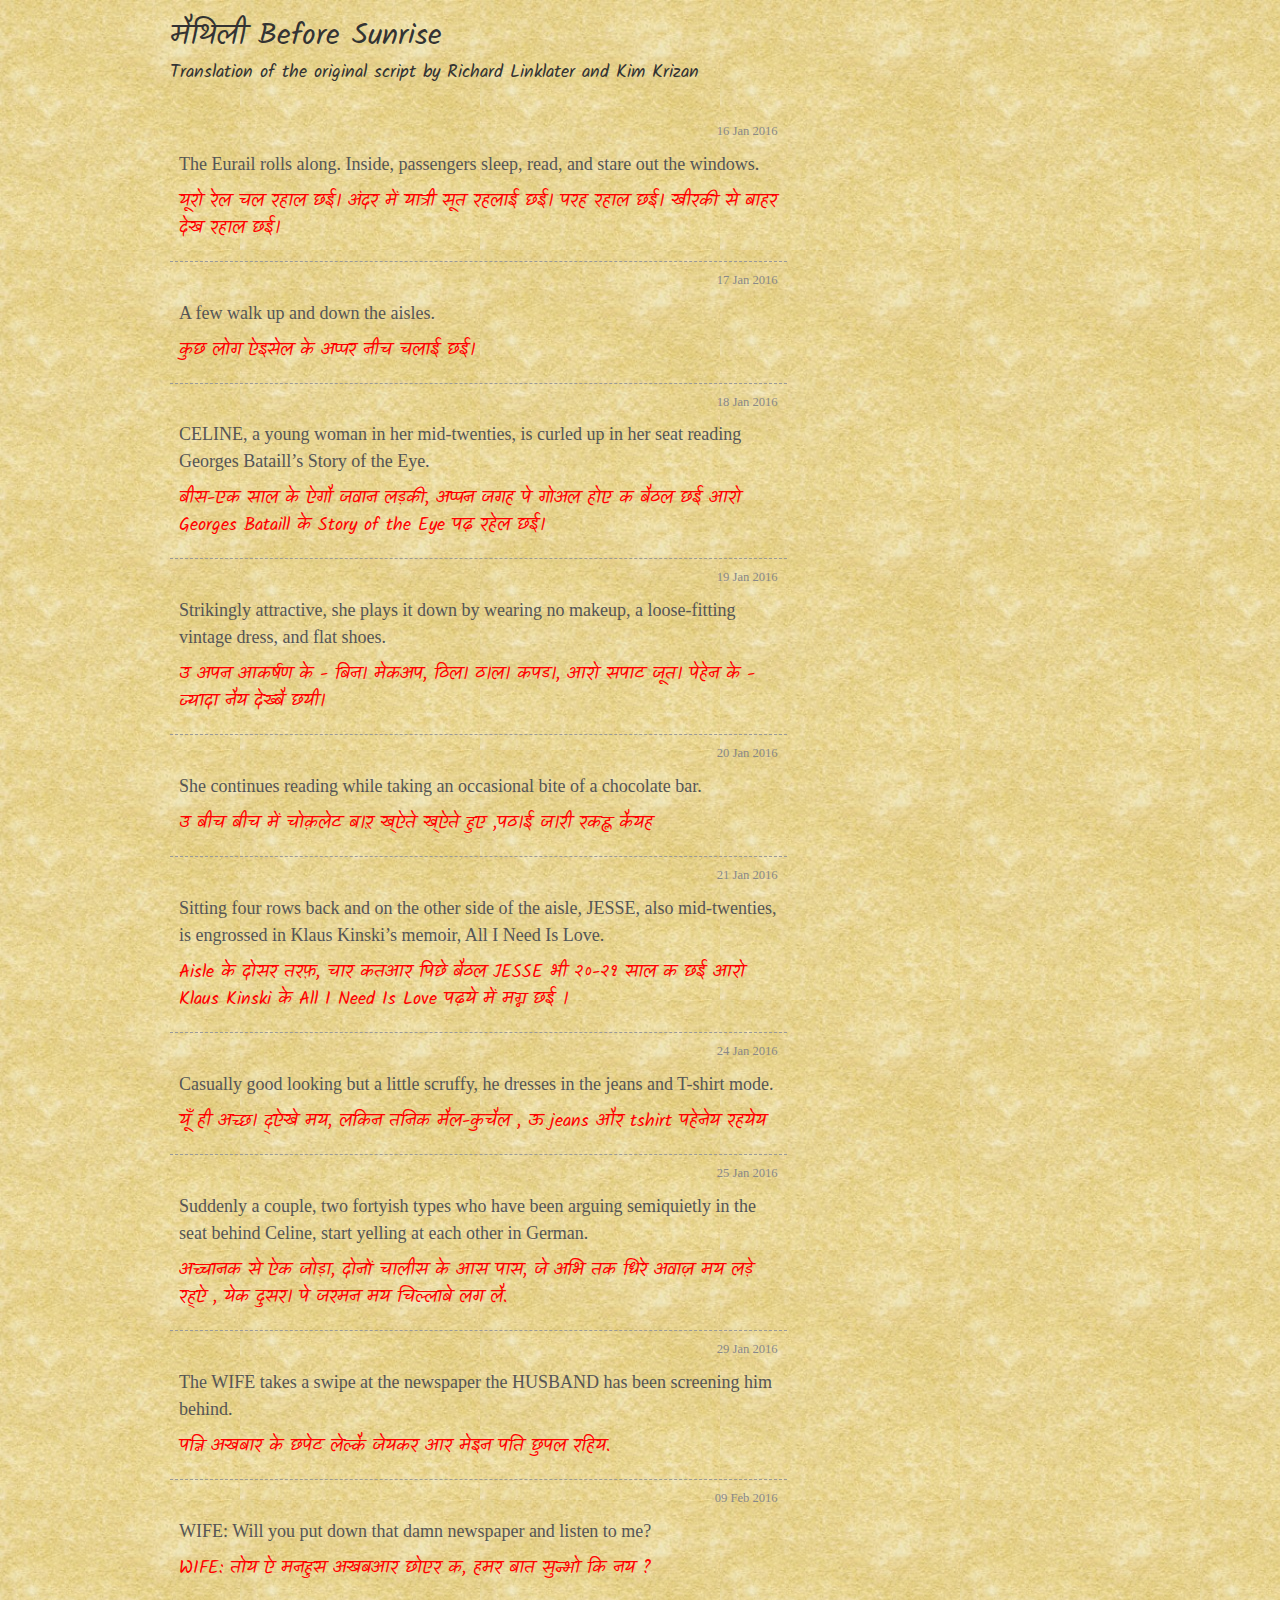
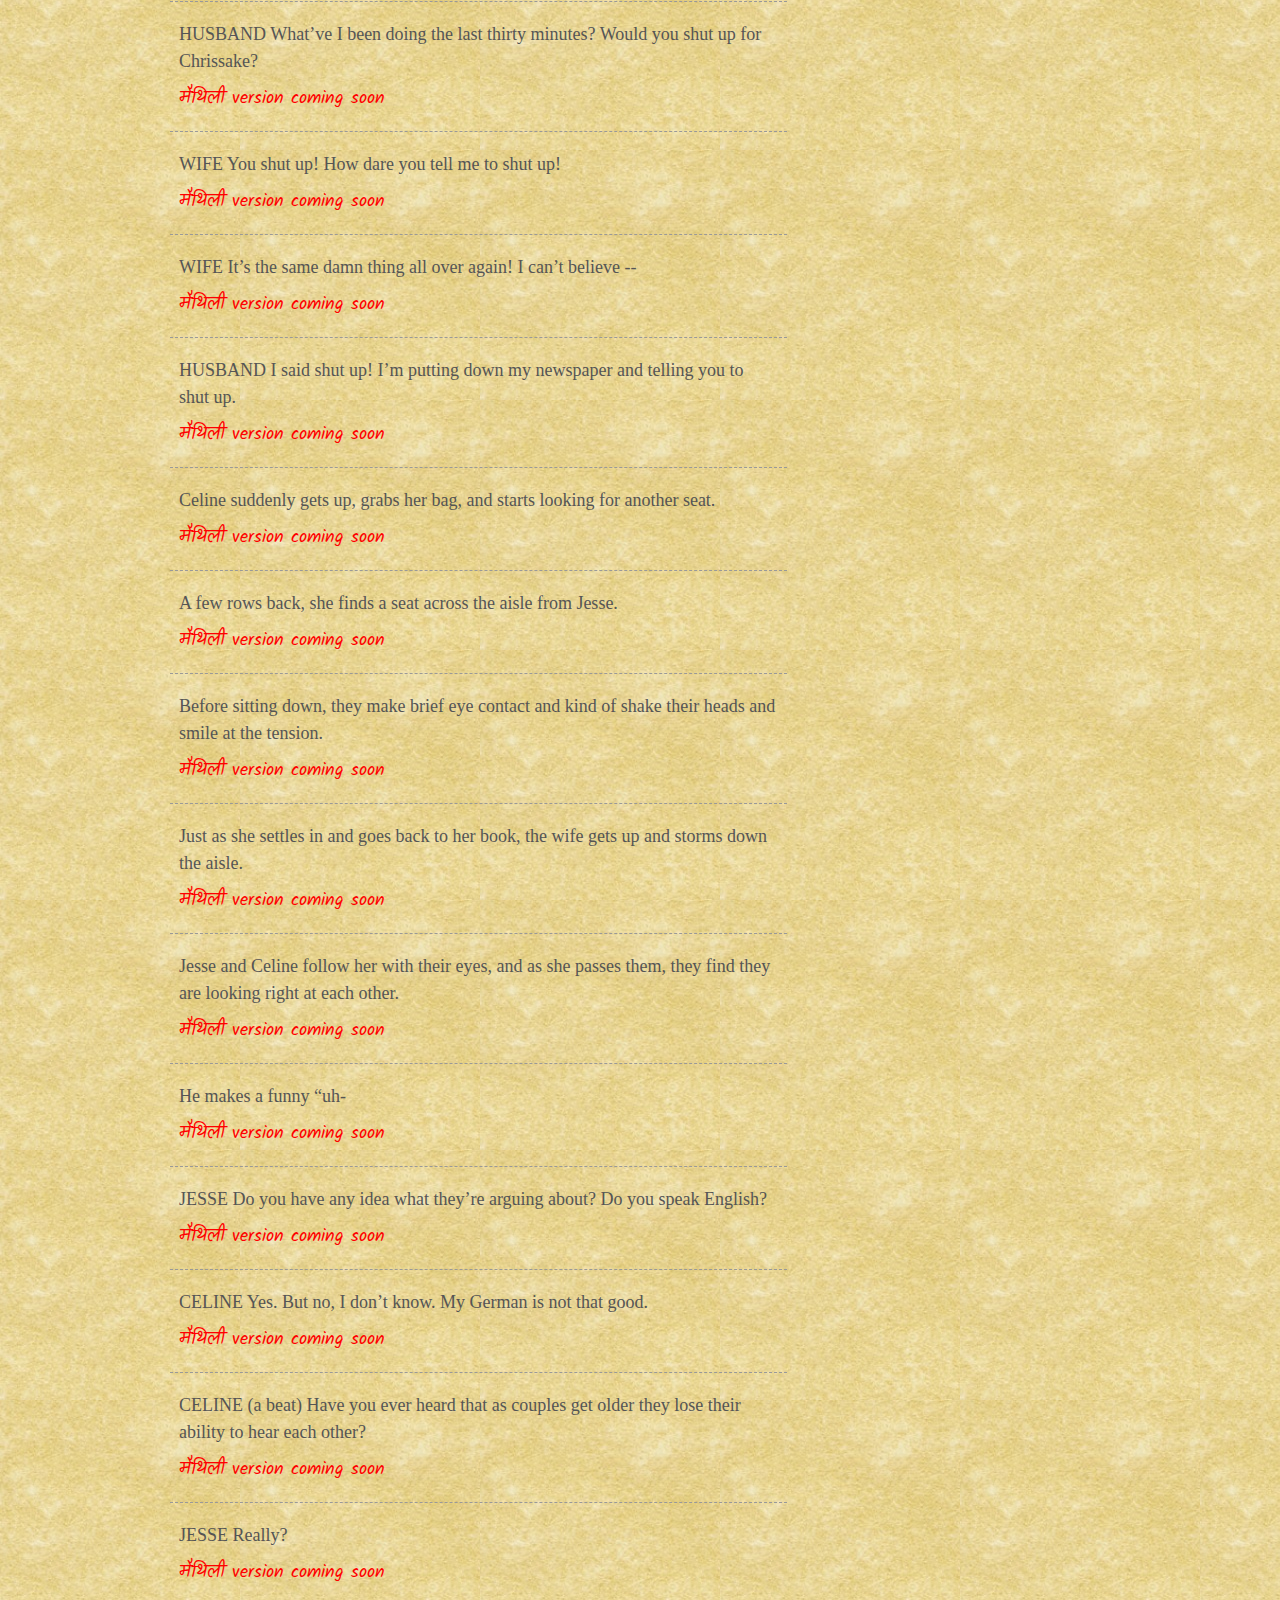
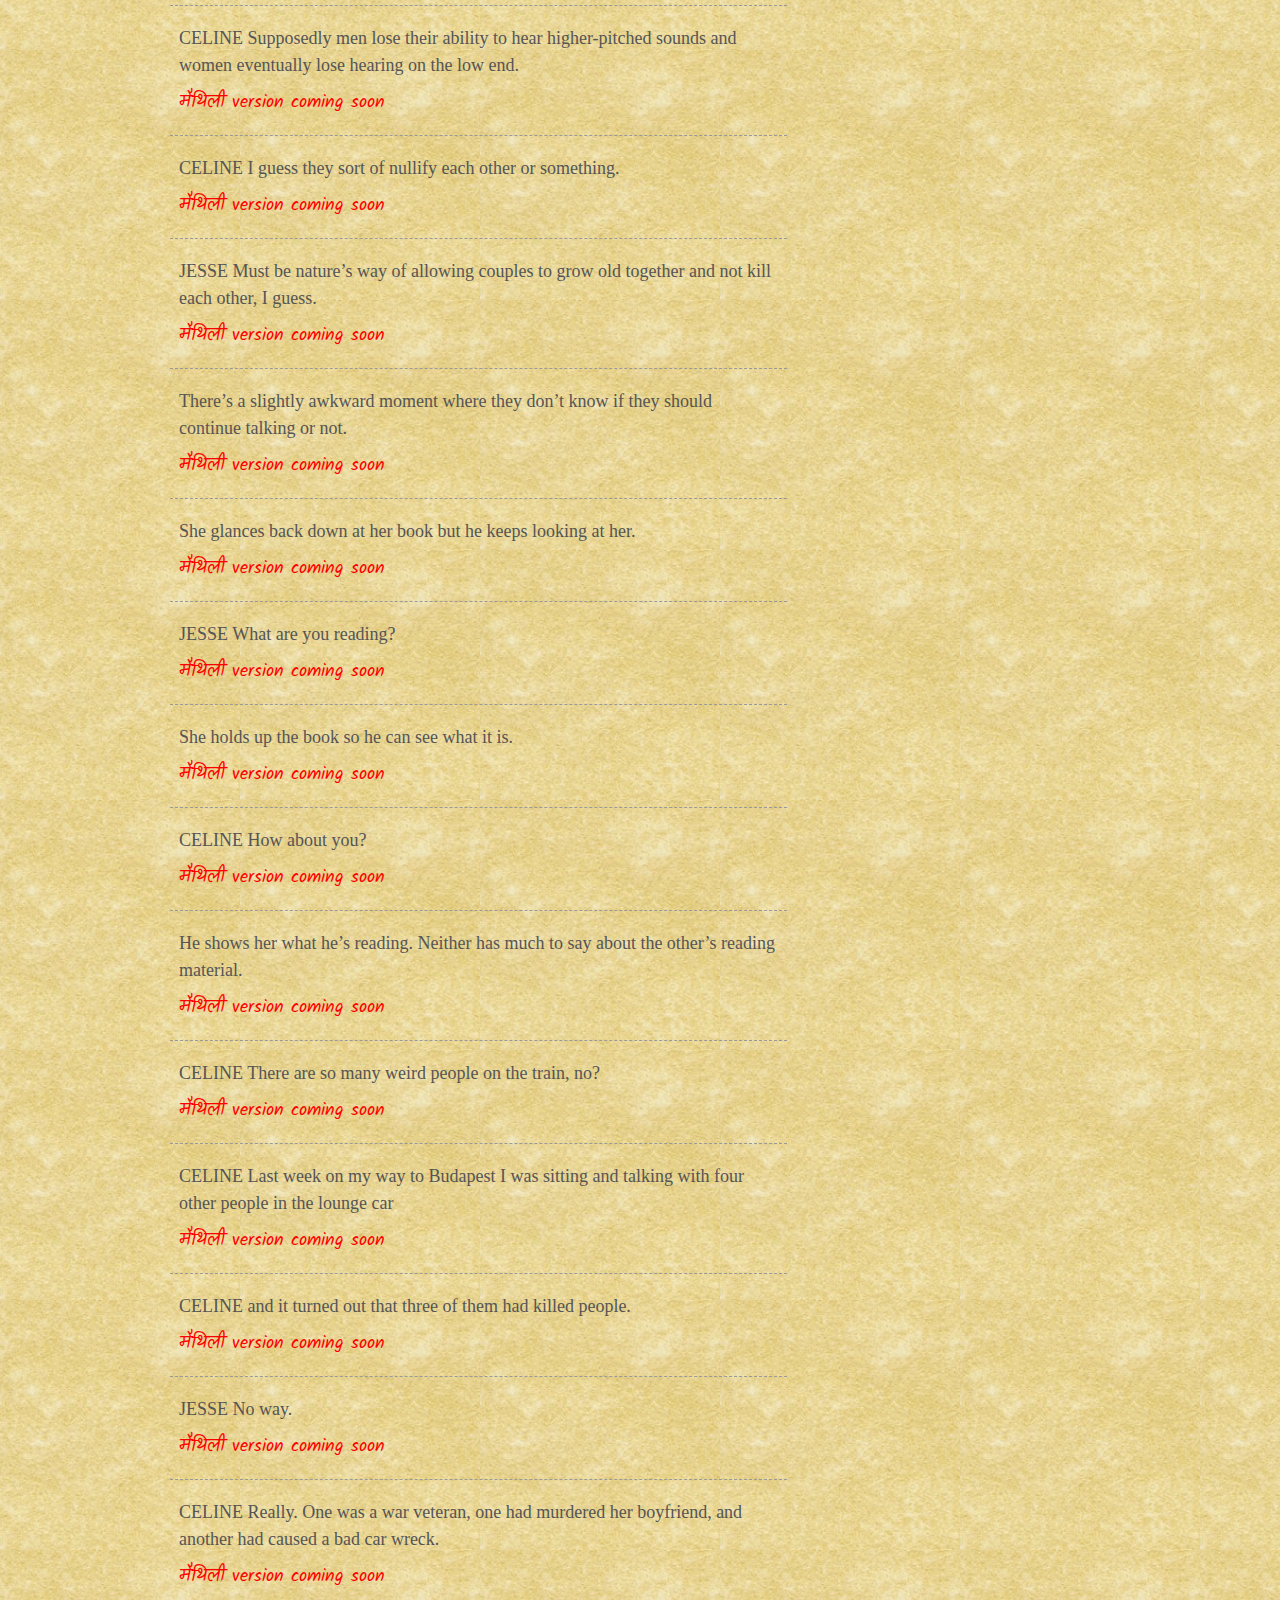
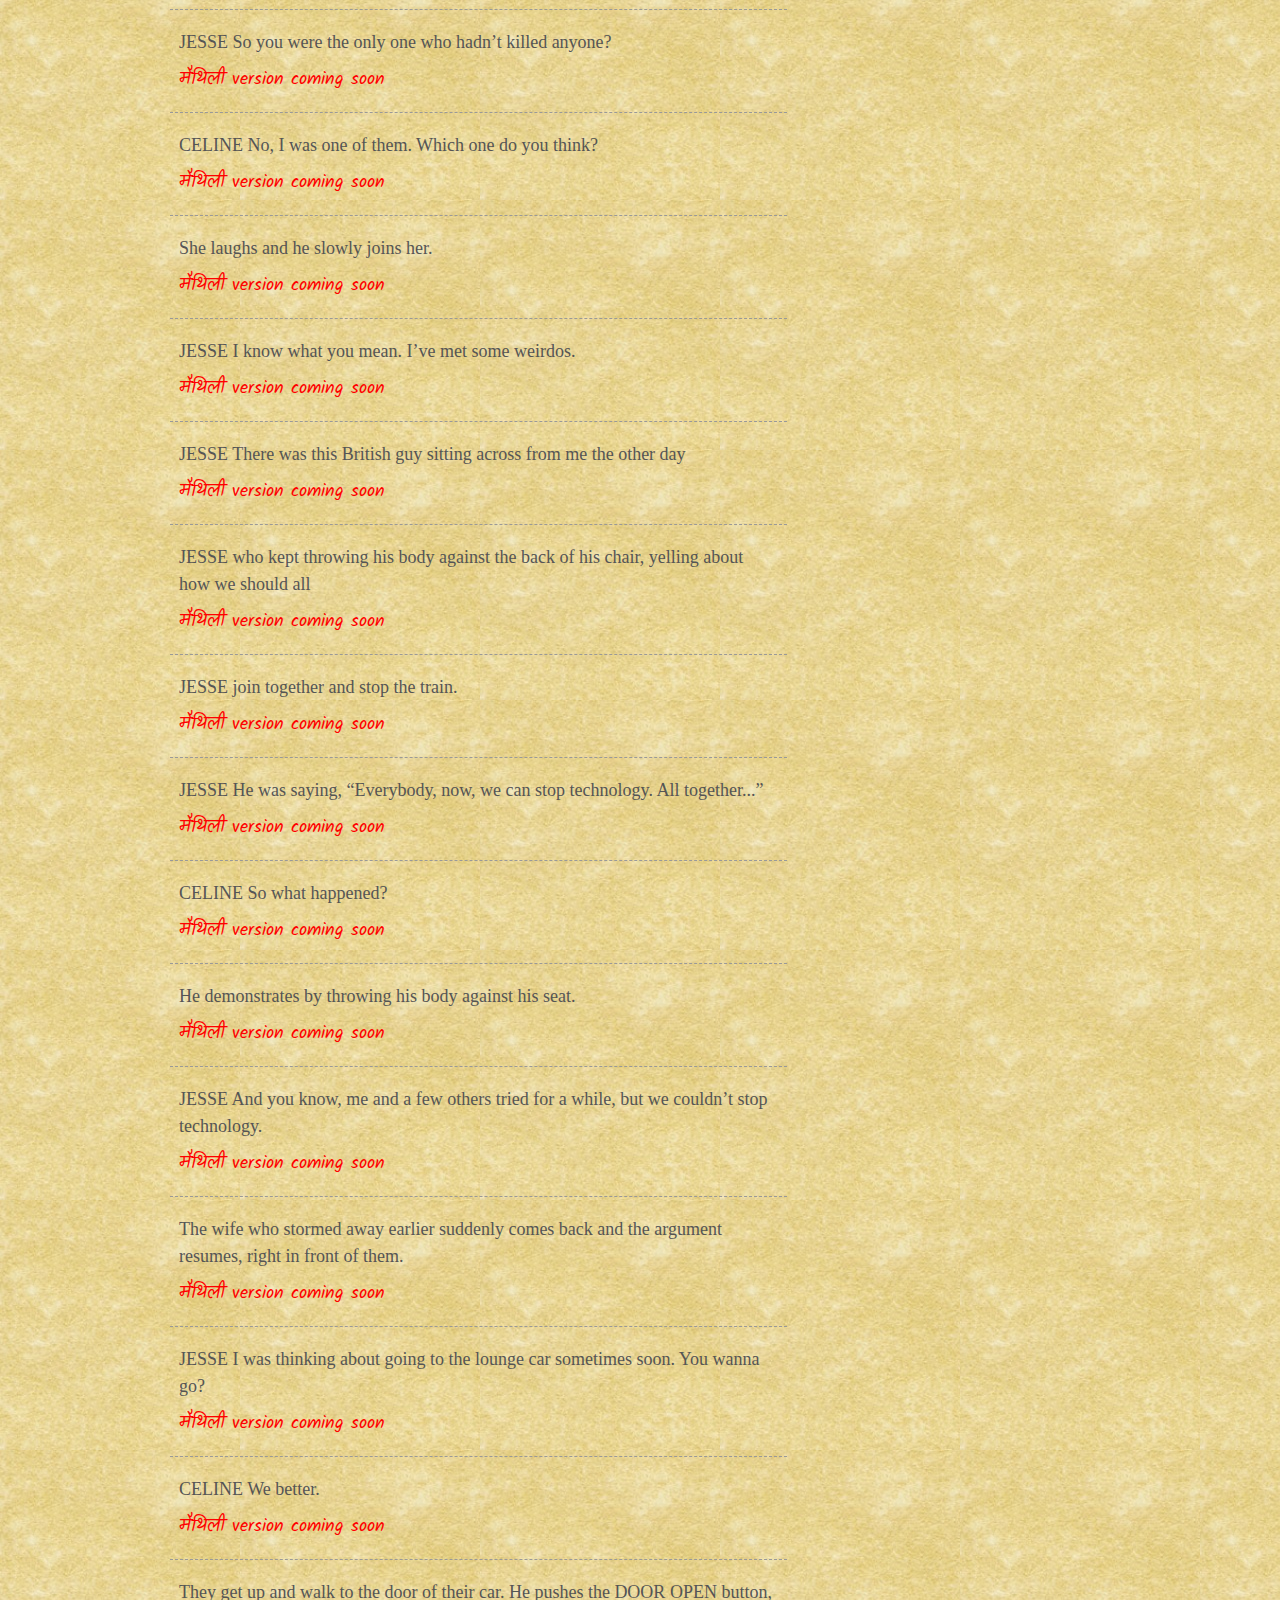
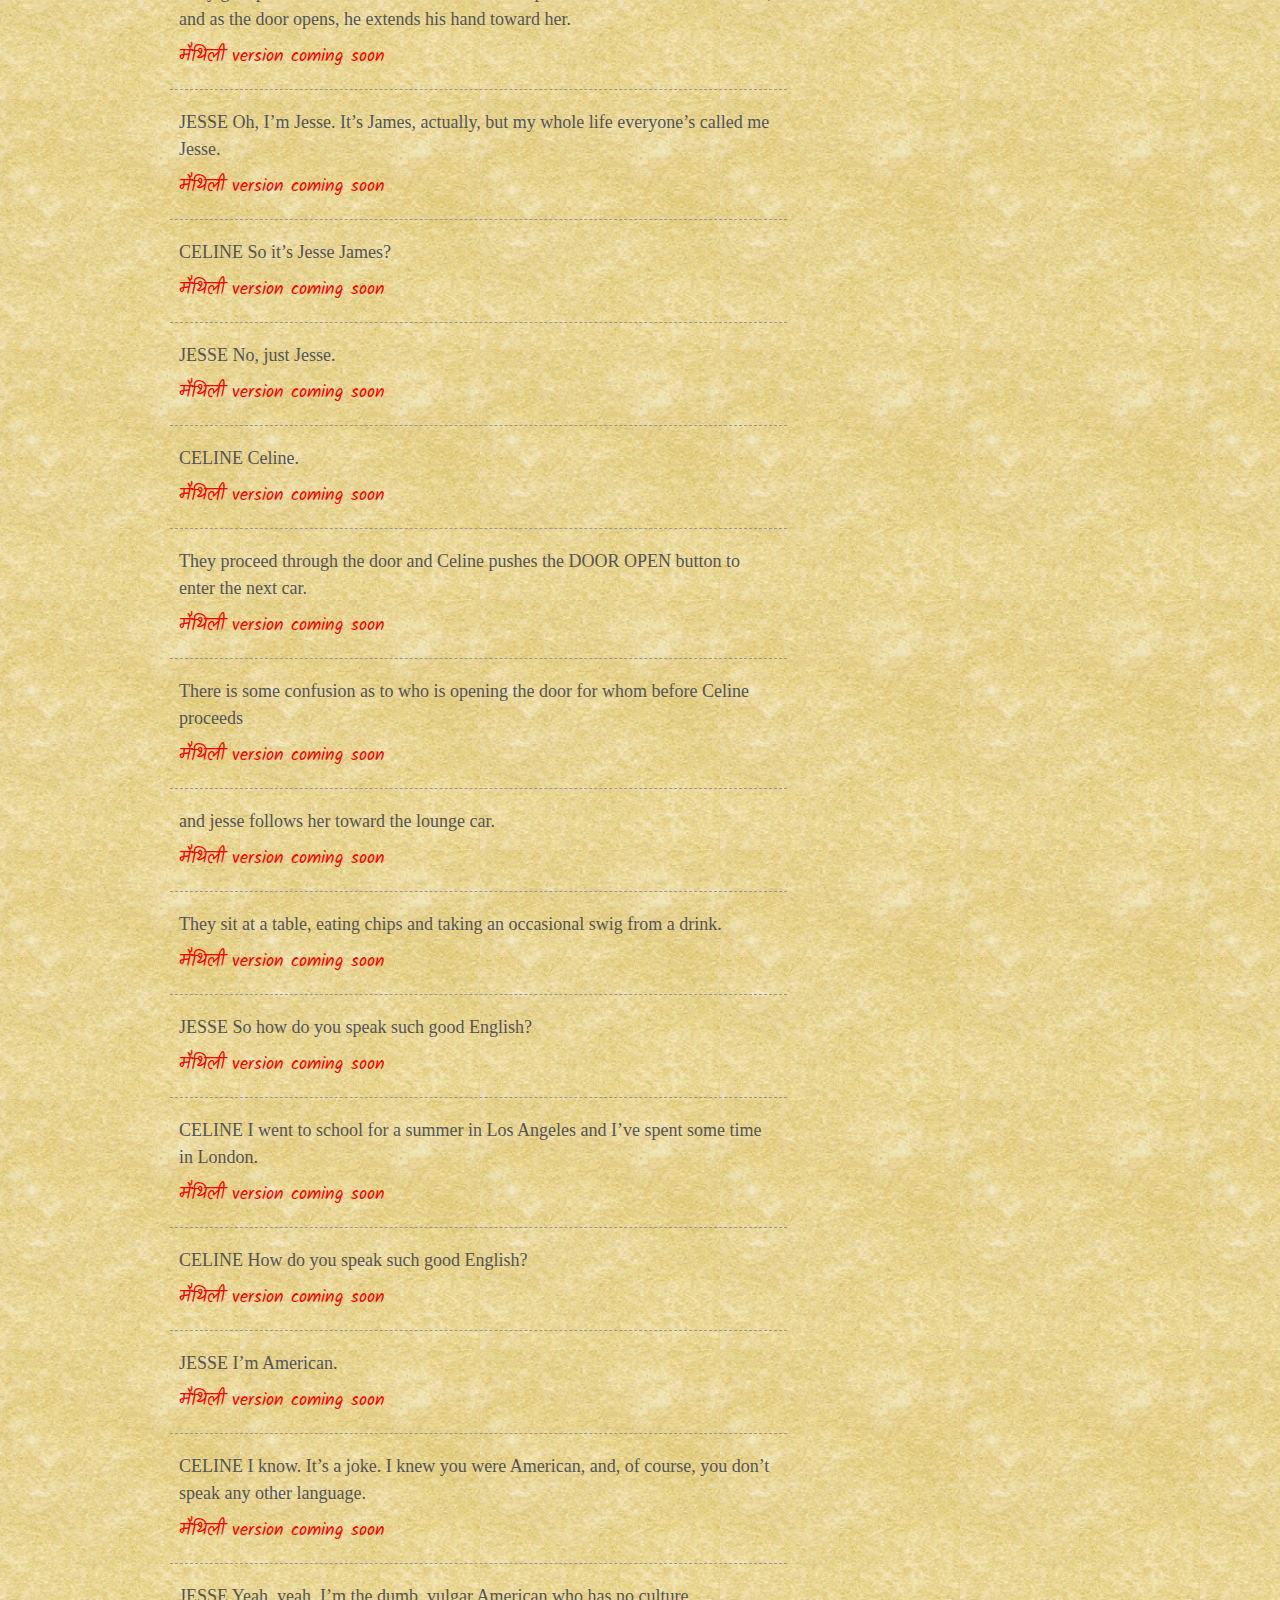
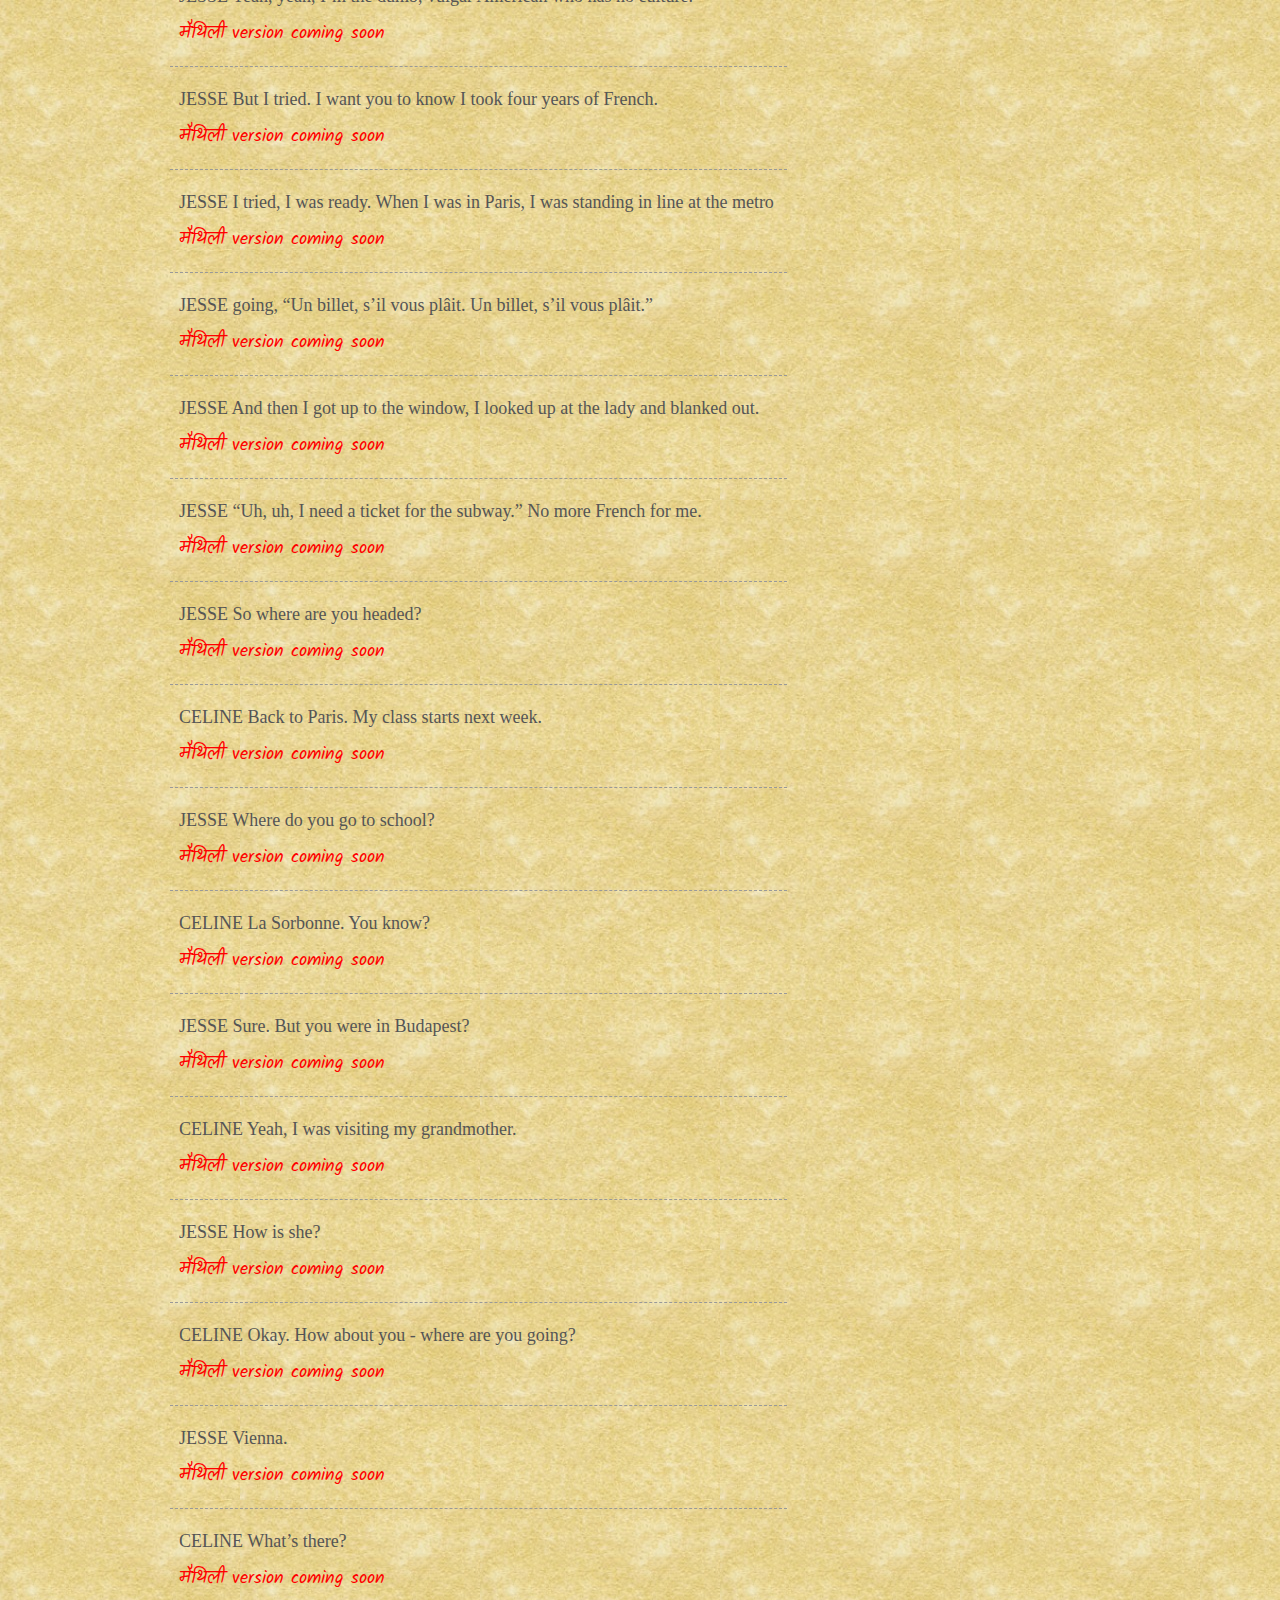
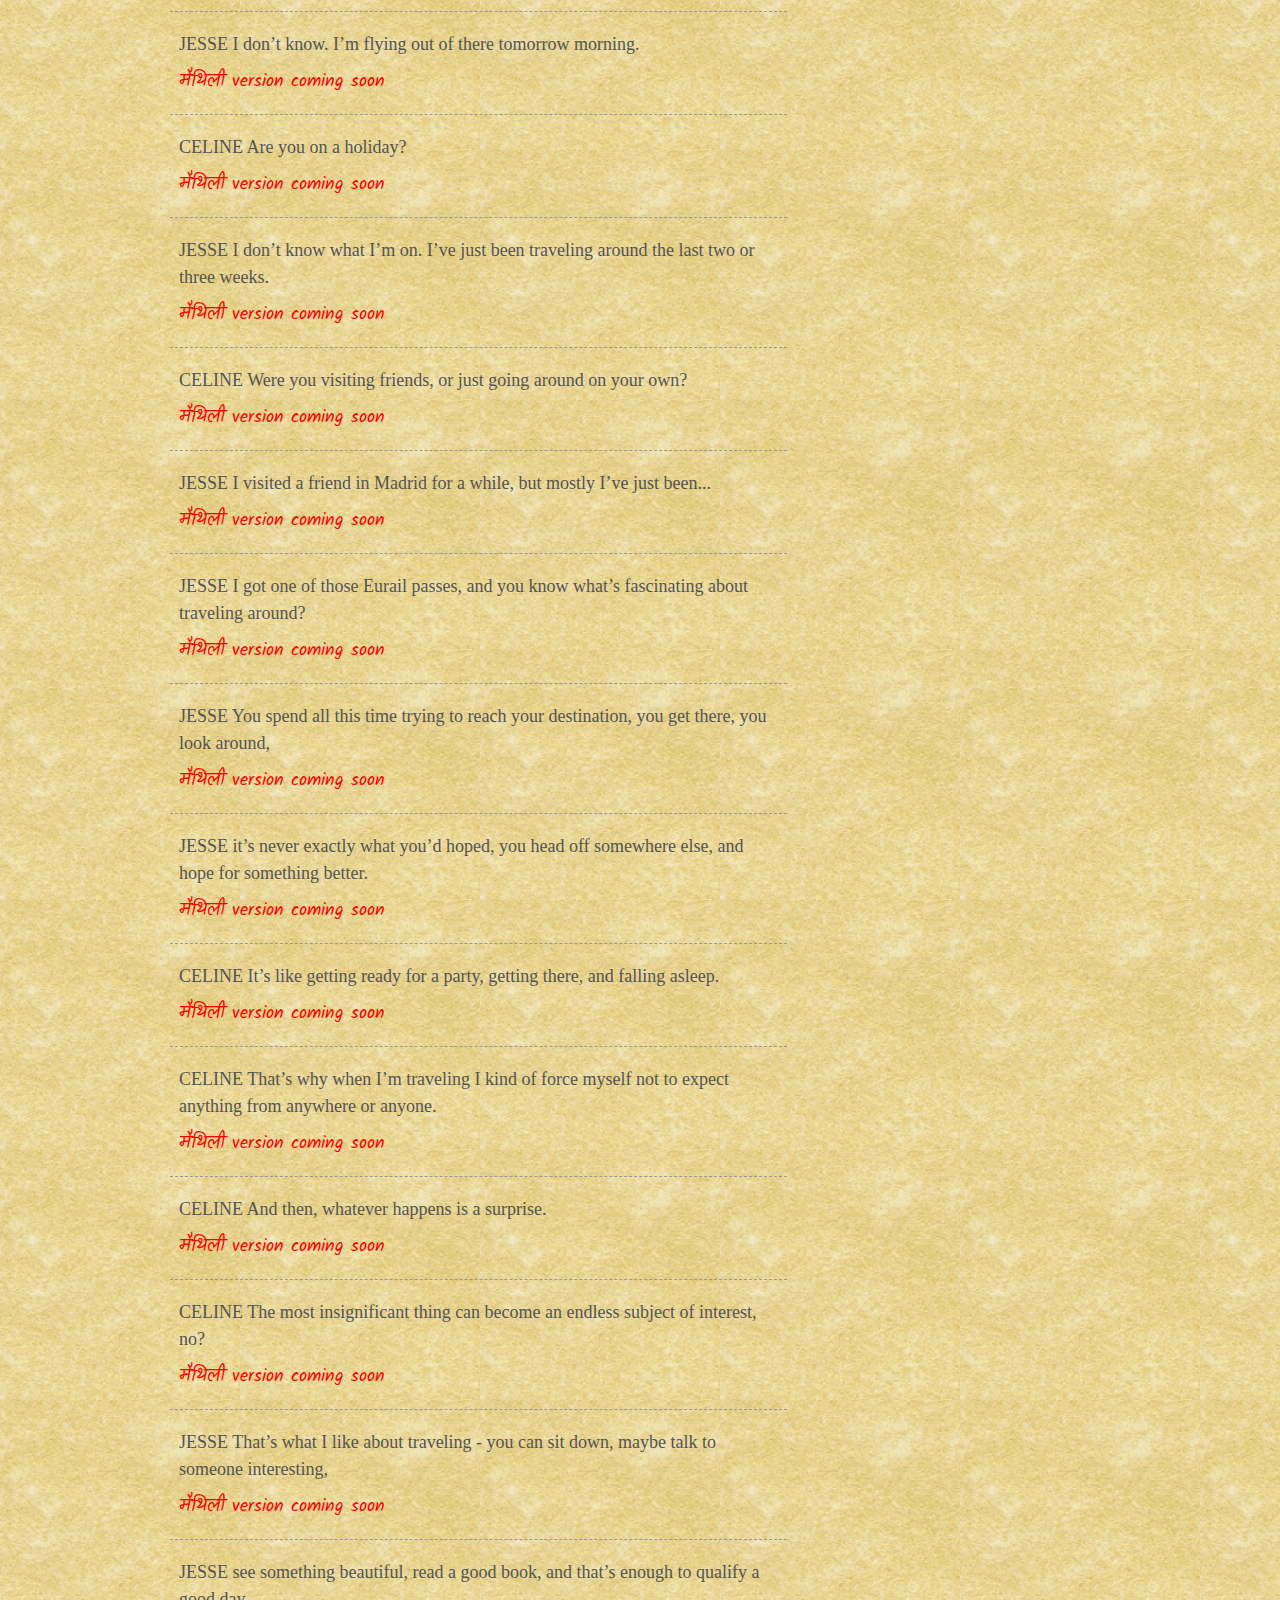
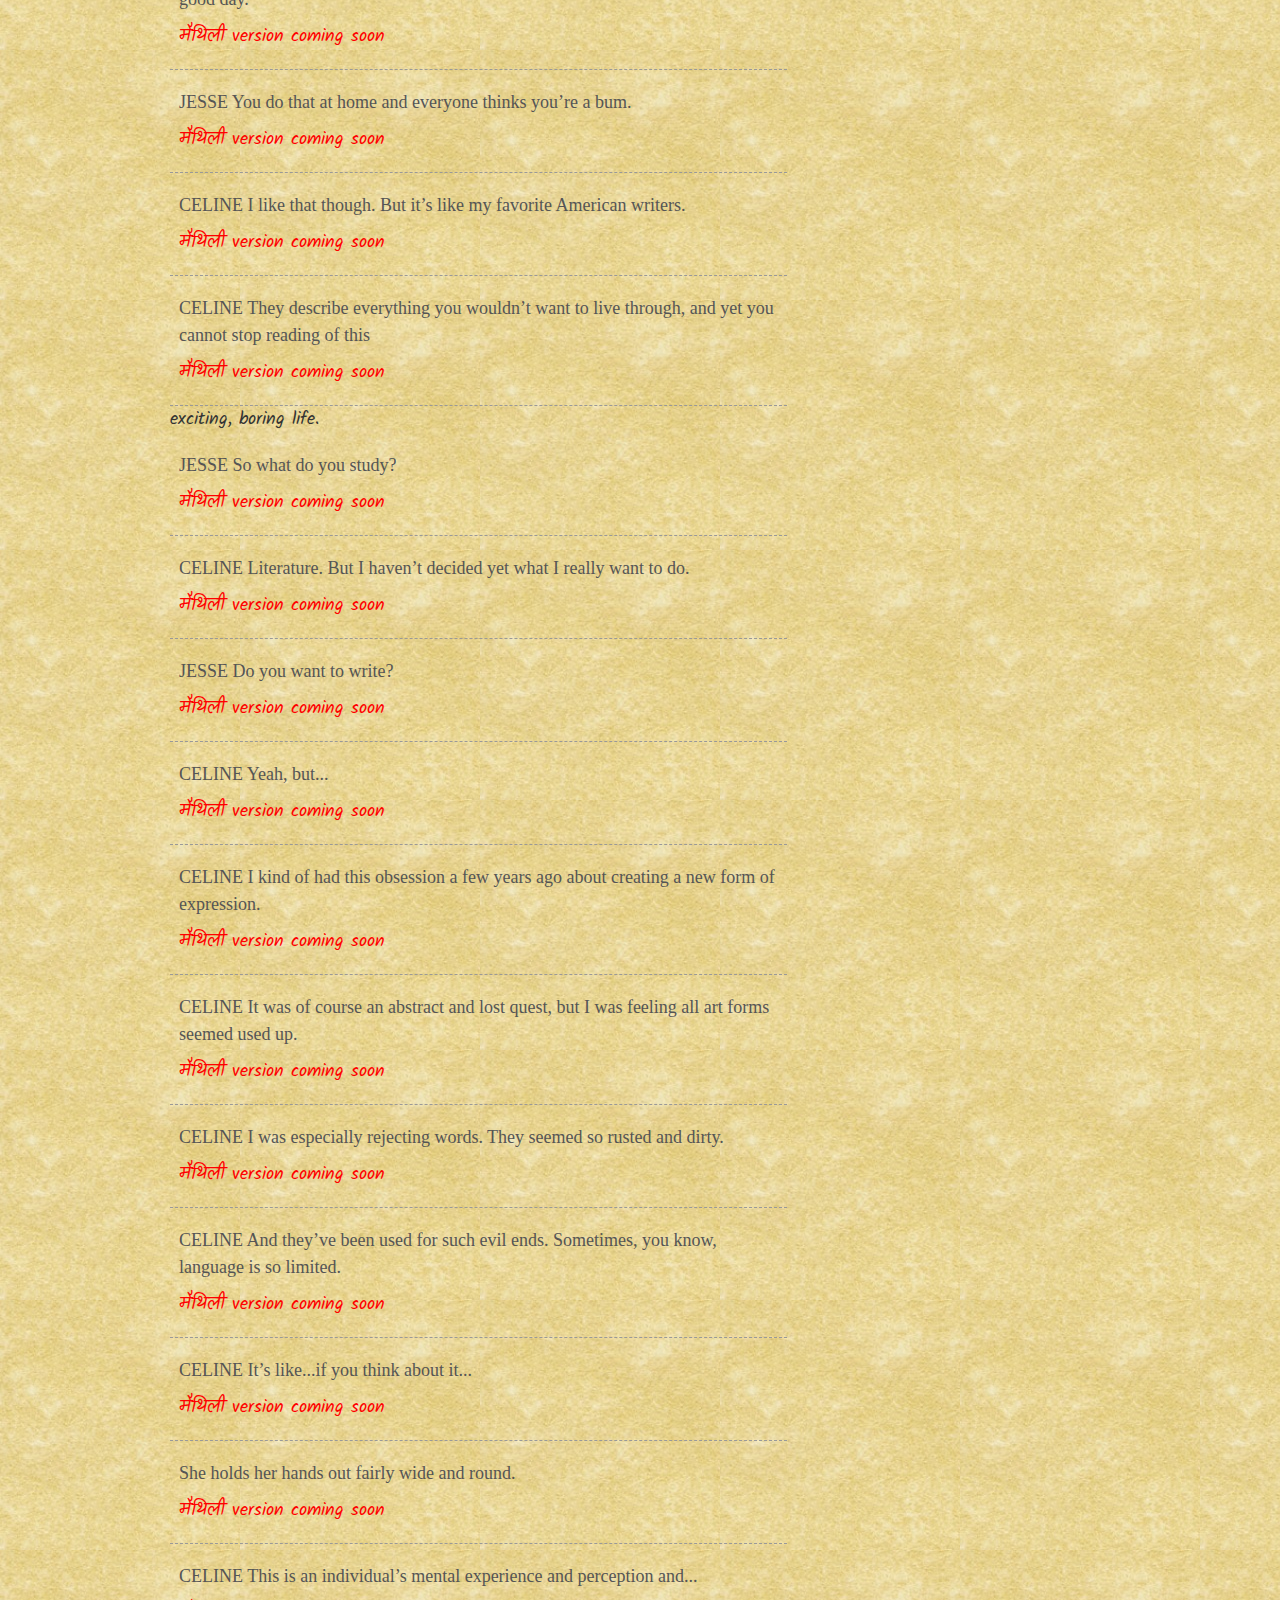
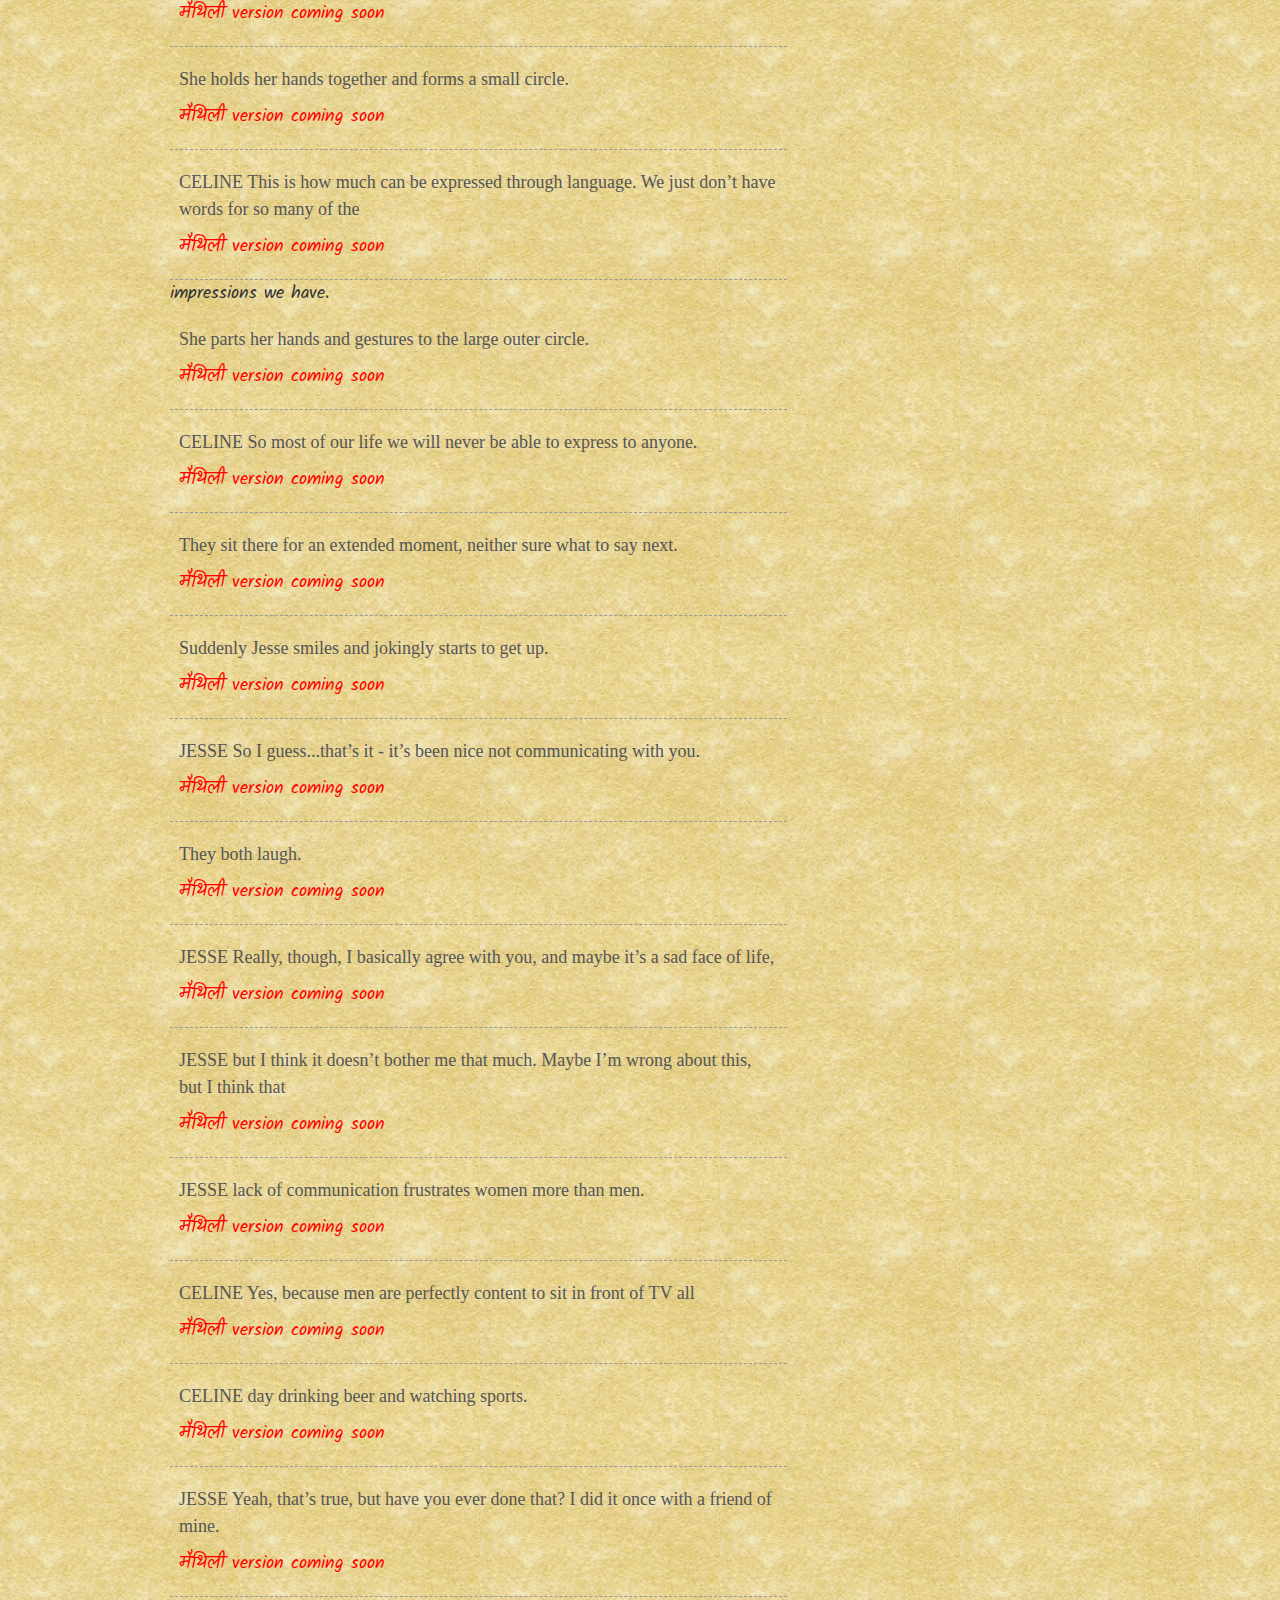
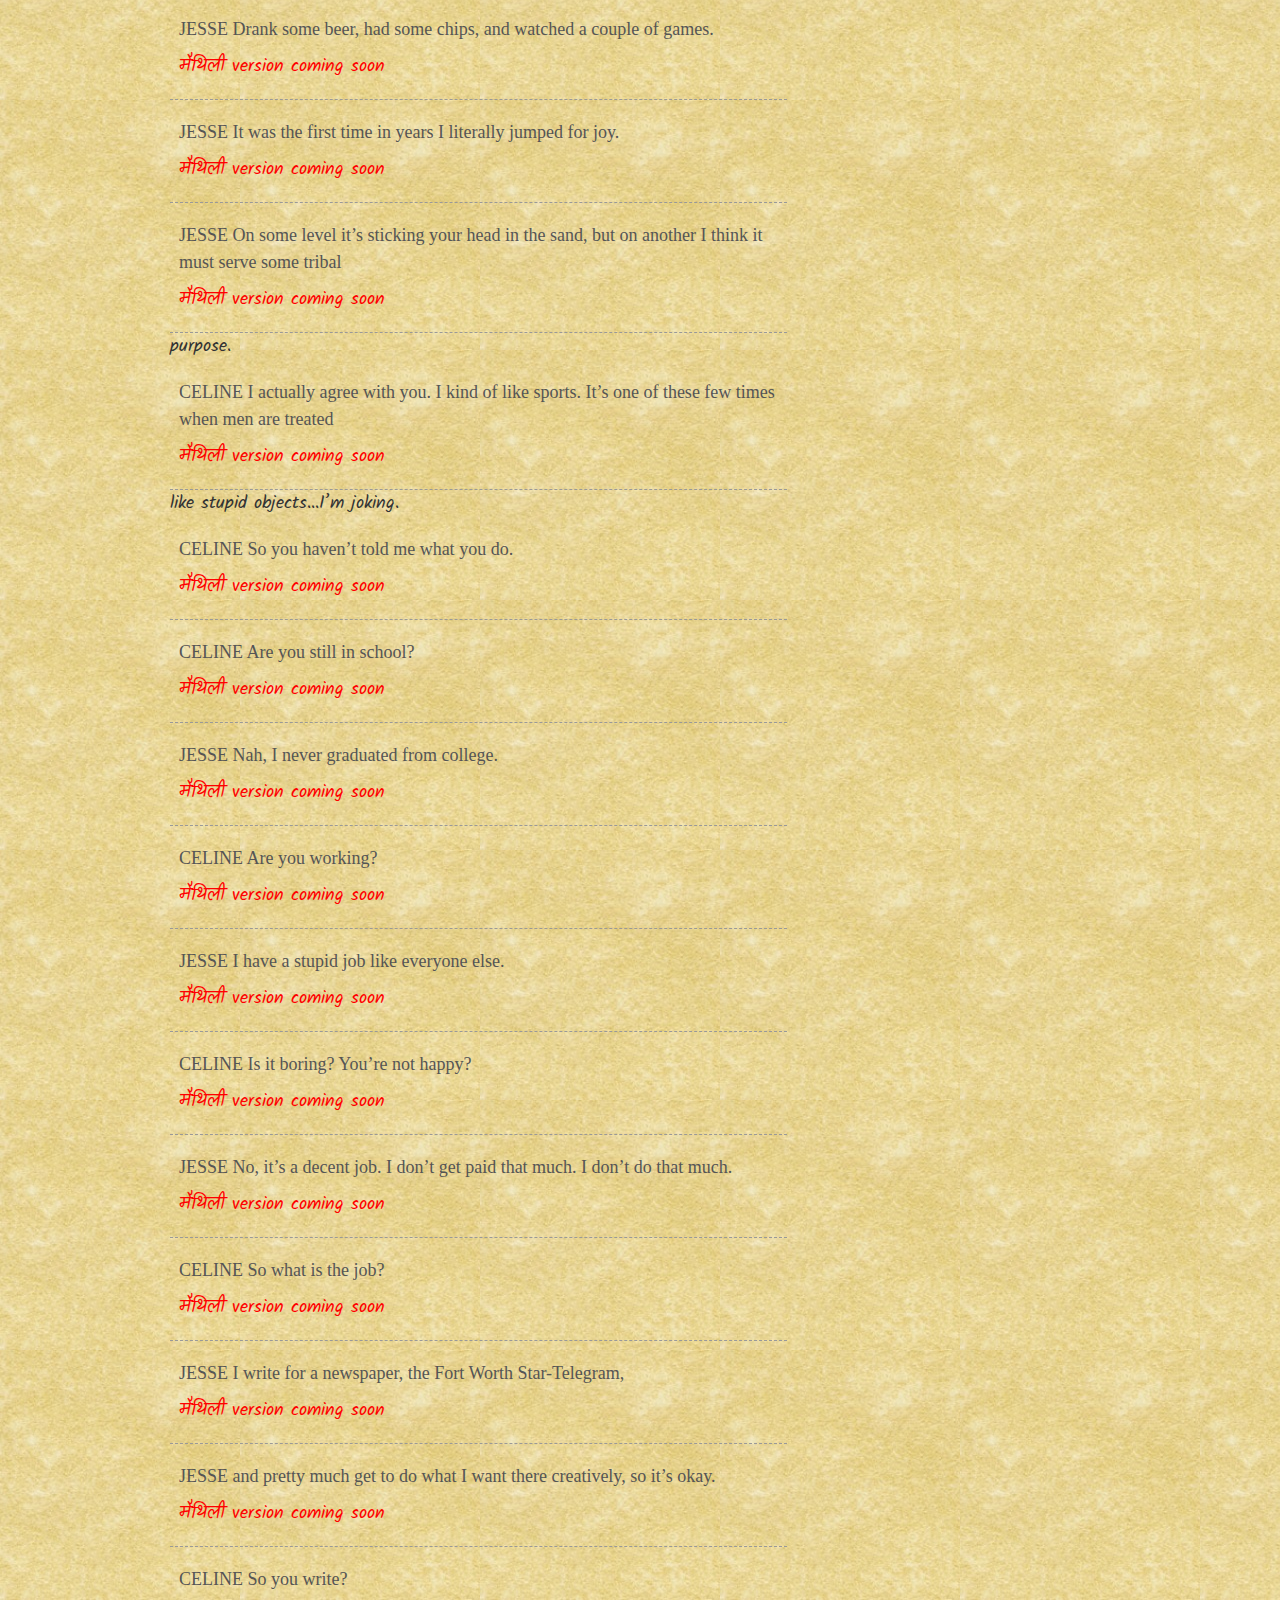
==== index.html @ 51bae99f "FIXED: The # should not be present in ID attr value" ====
<!DOCTYPE html>
<html lang="en">
  <head>
    <meta charset="utf-8">
    <meta http-equiv="X-UA-Compatible" content="IE=edge">
    <meta name="viewport" content="width=device-width, initial-scale=1">
    <!-- The above 3 meta tags *must* come first in the head; any other head content must come *after* these tags -->
    <meta name="description" content="">
    <meta name="author" content="">
    <link rel="icon" href="favicon.ico">
    <link href='https://fonts.googleapis.com/css?family=Kalam&subset=devanagari,latin' rel='stylesheet' type='text/css'>

    <title>मैथिलि Before Sunrise</title>

    <!-- Bootstrap core CSS -->
    <link href="css/bootstrap.min.css" rel="stylesheet">

    <!-- Custom styles for this template -->
    <link href="css/blog.css" rel="stylesheet">

    <!-- HTML5 shim and Respond.js for IE8 support of HTML5 elements and media queries -->
    <!--[if lt IE 9]>
      <script src="https://oss.maxcdn.com/html5shiv/3.7.2/html5shiv.min.js"></script>
      <script src="https://oss.maxcdn.com/respond/1.4.2/respond.min.js"></script>
    <![endif]-->
  </head>

  <body class="main-page">

    <div class="container">

      <div class="blog-header">
        <h2>मैथिली Before Sunrise</h2>
        <h4>Translation of the original script by Richard Linklater and	Kim Krizan</h4>
      </div>

      <div class="row">

        <div class="col-sm-8 blog-main">

          <div class="blog-post">

            <div class="lang-pair">
              <p class="date"><a href="#/date/2016-01-16" name="/date/2016-01-16">16 Jan 2016</a></p>
              <p class="lang-hin"></p>
              <p class="lang-eng">The Eurail rolls along. Inside, passengers sleep, read, and stare out the windows.</p>
              <p class="lang-mai">यूरो रेल चल रहाल छई। अंदर में यात्री सूत रहलाई छई। परह रहाल छई। खीरकी से बाहर देख रहाल छई।</p>  
            </div>

            <div class="lang-pair">
              <p class="date"><a href="#/date/2016-01-17" name="/date/2016-01-17">17 Jan 2016</a></p>
              <p class="lang-eng">A few walk up and down the aisles.</p>
              <p class="lang-hin"></p>
              <p class="lang-mai">कुछ लोग ऐइसेल के अप्पर नीच चलाई छई।</p>
            </div>
            <div class="lang-pair">
              <p class="date"><a href="#/date/2016-01-18" name="/date/2016-01-18">18 Jan 2016</a></p>
              <p class="lang-eng">CELINE, a young woman in her mid-twenties, is curled up in her seat reading Georges Bataill’s Story of the Eye.</p>
              <p class="lang-hin"></p>
              <p class="lang-mai">बीस-एक साल के ऐगौ जवान लड़की, अप्पन जगह पे गोअल होए क बैठल छई आरो Georges Bataill के  Story of the Eye  पढ़ रहेल छई।</p>
            </div>

            <div class="lang-pair">
            <p class="date"><a href="#/date/2016-01-19" name="/date/2016-01-19">19 Jan 2016</a></p>
            <p class="lang-eng">Strikingly attractive, she plays it down by wearing no makeup, a loose-fitting vintage dress, and flat shoes.</p>
            <p class="lang-hin"></p>
            <p class="lang-mai">उ अपन आकर्षण के - बिन। मेकअप, ठिल। ठ।ल। कपड।, आरो सपाट जूत। पेहेन के - ज्यादा नैय देख्बै छयी। </p>
            </div>
            <div class="lang-pair">
            <p class="date"><a href="#/date/2016-01-20" name="/date/2016-01-20">20 Jan 2016</a></p>
            <p class="lang-eng">She continues reading while taking an occasional bite of a chocolate bar.</p>
            <p class="lang-hin"></p>
            <p class="lang-mai">उ बीच बीच में चोक़लेट ब।ऱ ख्ऐते ख्ऐते हुए ,पठ।ई ज।री रकह्ल कैयह</p>
            </div>
            <div class="lang-pair">
            <p class="date"><a href="#/date/2016-01-21" name="/date/2016-01-21">21 Jan 2016</a></p>
            <p class="lang-eng">Sitting four rows back and on the other side of the aisle, JESSE, also mid-twenties, is engrossed in Klaus Kinski’s memoir, All I Need Is Love.</p>
            <p class="lang-hin"></p>
            <p class="lang-mai">Aisle के दोसर तरफ़, चार कतआर पिछे बैठल JESSE भी २०-२१ साल क छई आरो Klaus Kinski के All I Need Is Love पढ़ये में मग्न छई ।</p>
            </div>
            <div class="lang-pair">
            <p class="date"><a href="#/date/2016-01-24" name="/date/2016-01-24">24 Jan 2016</a></p>
            <p class="lang-eng">Casually good looking but a little scruffy, he dresses in the jeans and T-shirt mode.</p>
            <p class="lang-hin"></p>
            <p class="lang-mai">यूँ ही अच्छ। द्ऐखे मय, लकिन तनिक मैल-कुचैल , ऊ  jeans और tshirt पहेनेय रहयेय</p>
            </div>
            <div class="lang-pair">
            <p class="date"><a href="#/date/2016-01-25" name="/date/2016-01-25">25 Jan 2016</a></p>
            <p class="lang-eng">Suddenly a couple, two fortyish types who have been arguing semiquietly in the seat behind Celine, start yelling at each other in German.</p>
            <p class="lang-hin"></p>
            <p class="lang-mai">अच्चानक से ऐक जोड़ा, दोनों चालीस के आस पास, जे अभि तक धिरे अवाज़ मय लड़े रह्ऐ , येक दुसर। पे जरमन मय चिल्लाबे लग लै. </p>
            </div>
            <div class="lang-pair">
            <p class="date"><a href="#/date/2016-01-29" name="/date/2016-01-29">29 Jan 2016</a></p>
            <p class="lang-eng">The WIFE takes a swipe at the newspaper the HUSBAND has been screening him behind.</p>
            <p class="lang-hin"></p>
            <p class="lang-mai">पत्नि अखबार के छपेट लेल्कै जेयकर आर मेइन पति छुपल रहिय.</p>
            </div>
            <div class="lang-pair">
            <p class="date"><a href="#/date/2016-02-09" id="/date/2016-02-09">09 Feb 2016</a></p>
            <p class="lang-eng">WIFE: Will you put down that damn newspaper and listen to me?</p>
            <p class="lang-hin"></p>
            <p class="lang-mai">WIFE: तोय ऐ मनहुस अखबआर छोएर क, हमर बात सुन्भो कि नय ?</p>
            </div>



            <div class="lang-pair"><p class="date"></p><p class="lang-eng">HUSBAND What’ve I been doing the last thirty minutes? Would you shut up for Chrissake?<p class="lang-hin"></p><p class="lang-mai">मैथिली version coming soon</p></div>
            <div class="lang-pair"><p class="date"></p><p class="lang-eng">WIFE You shut up! How dare you tell me to shut up! <p class="lang-hin"></p><p class="lang-mai">मैथिली version coming soon</p></div>
            <div class="lang-pair"><p class="date"></p><p class="lang-eng">WIFE It’s the same damn thing all over again! I can’t believe --<p class="lang-hin"></p><p class="lang-mai">मैथिली version coming soon</p></div>
            <div class="lang-pair"><p class="date"></p><p class="lang-eng">HUSBAND I said shut up! I’m putting down my newspaper and telling you to shut up.<p class="lang-hin"></p><p class="lang-mai">मैथिली version coming soon</p></div>
            <div class="lang-pair"><p class="date"></p><p class="lang-eng">Celine suddenly gets up, grabs her bag, and starts looking for another seat. <p class="lang-hin"></p><p class="lang-mai">मैथिली version coming soon</p></div>
            <div class="lang-pair"><p class="date"></p><p class="lang-eng">A few rows back, she finds a seat across the aisle from Jesse. <p class="lang-hin"></p><p class="lang-mai">मैथिली version coming soon</p></div>
            <div class="lang-pair"><p class="date"></p><p class="lang-eng">Before sitting down, they make brief eye contact and kind of shake their heads and smile at the tension. <p class="lang-hin"></p><p class="lang-mai">मैथिली version coming soon</p></div>
            <div class="lang-pair"><p class="date"></p><p class="lang-eng">Just as she settles in and goes back to her book, the wife gets up and storms down the aisle. <p class="lang-hin"></p><p class="lang-mai">मैथिली version coming soon</p></div>
            <div class="lang-pair"><p class="date"></p><p class="lang-eng">Jesse and Celine follow her with their eyes, and as she passes them, they find they are looking right at each other. <p class="lang-hin"></p><p class="lang-mai">मैथिली version coming soon</p></div>
            <div class="lang-pair"><p class="date"></p><p class="lang-eng">He makes a funny “uh-<p class="lang-hin"></p><p class="lang-mai">मैथिली version coming soon</p></div>
            <div class="lang-pair"><p class="date"></p><p class="lang-eng">JESSE Do you have any idea what they’re arguing about? Do you speak English?<p class="lang-hin"></p><p class="lang-mai">मैथिली version coming soon</p></div>
            <div class="lang-pair"><p class="date"></p><p class="lang-eng">CELINE Yes. But no, I don’t know. My German is not that good.<p class="lang-hin"></p><p class="lang-mai">मैथिली version coming soon</p></div>
            <div class="lang-pair"><p class="date"></p><p class="lang-eng">CELINE (a beat) Have you ever heard that as couples get older they lose their ability to hear each other?<p class="lang-hin"></p><p class="lang-mai">मैथिली version coming soon</p></div>
            <div class="lang-pair"><p class="date"></p><p class="lang-eng">JESSE Really?<p class="lang-hin"></p><p class="lang-mai">मैथिली version coming soon</p></div>
            <div class="lang-pair"><p class="date"></p><p class="lang-eng">CELINE Supposedly men lose their ability to hear higher-pitched sounds and women eventually lose hearing on the low end.<p class="lang-hin"></p><p class="lang-mai">मैथिली version coming soon</p></div>
            <div class="lang-pair"><p class="date"></p><p class="lang-eng">CELINE I guess they sort of nullify each other or something. <p class="lang-hin"></p><p class="lang-mai">मैथिली version coming soon</p></div>
            <div class="lang-pair"><p class="date"></p><p class="lang-eng">JESSE Must be nature’s way of allowing couples to grow old together and not kill each other, I guess. <p class="lang-hin"></p><p class="lang-mai">मैथिली version coming soon</p></div>
            <div class="lang-pair"><p class="date"></p><p class="lang-eng">There’s a slightly awkward moment where they don’t know if they should continue talking or not. <p class="lang-hin"></p><p class="lang-mai">मैथिली version coming soon</p></div>
            <div class="lang-pair"><p class="date"></p><p class="lang-eng">She glances back down at her book but he keeps looking at her. <p class="lang-hin"></p><p class="lang-mai">मैथिली version coming soon</p></div>
            <div class="lang-pair"><p class="date"></p><p class="lang-eng">JESSE What are you reading?<p class="lang-hin"></p><p class="lang-mai">मैथिली version coming soon</p></div>
            <div class="lang-pair"><p class="date"></p><p class="lang-eng">She holds up the book so he can see what it is. <p class="lang-hin"></p><p class="lang-mai">मैथिली version coming soon</p></div>
            <div class="lang-pair"><p class="date"></p><p class="lang-eng">CELINE How about you?<p class="lang-hin"></p><p class="lang-mai">मैथिली version coming soon</p></div>
            <div class="lang-pair"><p class="date"></p><p class="lang-eng">He shows her what he’s reading. Neither has much to say about the other’s reading material. <p class="lang-hin"></p><p class="lang-mai">मैथिली version coming soon</p></div>
            <div class="lang-pair"><p class="date"></p><p class="lang-eng">CELINE There are so many weird people on the train, no?<p class="lang-hin"></p><p class="lang-mai">मैथिली version coming soon</p></div>
            <div class="lang-pair"><p class="date"></p><p class="lang-eng">CELINE Last week on my way to Budapest I was sitting and talking with four other people in the lounge car <p class="lang-hin"></p><p class="lang-mai">मैथिली version coming soon</p></div>
            <div class="lang-pair"><p class="date"></p><p class="lang-eng">CELINE and it turned out that three of them had killed people. <p class="lang-hin"></p><p class="lang-mai">मैथिली version coming soon</p></div>
            <div class="lang-pair"><p class="date"></p><p class="lang-eng">JESSE No way.<p class="lang-hin"></p><p class="lang-mai">मैथिली version coming soon</p></div>
            <div class="lang-pair"><p class="date"></p><p class="lang-eng">CELINE Really. One was a war veteran, one  had murdered her boyfriend, and another had caused a bad car wreck.<p class="lang-hin"></p><p class="lang-mai">मैथिली version coming soon</p></div>
            <div class="lang-pair"><p class="date"></p><p class="lang-eng">JESSE So you were the only one who hadn’t killed anyone?<p class="lang-hin"></p><p class="lang-mai">मैथिली version coming soon</p></div>
            <div class="lang-pair"><p class="date"></p><p class="lang-eng">CELINE No, I was one of them. Which one do you think?<p class="lang-hin"></p><p class="lang-mai">मैथिली version coming soon</p></div>
            <div class="lang-pair"><p class="date"></p><p class="lang-eng">She laughs and he slowly joins her. <p class="lang-hin"></p><p class="lang-mai">मैथिली version coming soon</p></div>
            <div class="lang-pair"><p class="date"></p><p class="lang-eng">JESSE I know what you mean. I’ve met some weirdos. <p class="lang-hin"></p><p class="lang-mai">मैथिली version coming soon</p></div>
            <div class="lang-pair"><p class="date"></p><p class="lang-eng">JESSE There was this British guy sitting across from me the other day <p class="lang-hin"></p><p class="lang-mai">मैथिली version coming soon</p></div>
            <div class="lang-pair"><p class="date"></p><p class="lang-eng">JESSE who kept throwing his body against the back of his chair, yelling about how we should all <p class="lang-hin"></p><p class="lang-mai">मैथिली version coming soon</p></div>
            <div class="lang-pair"><p class="date"></p><p class="lang-eng">JESSE join together and stop the train. <p class="lang-hin"></p><p class="lang-mai">मैथिली version coming soon</p></div>
            <div class="lang-pair"><p class="date"></p><p class="lang-eng">JESSE He was saying, “Everybody, now, we can stop technology. All together...”<p class="lang-hin"></p><p class="lang-mai">मैथिली version coming soon</p></div>
            <div class="lang-pair"><p class="date"></p><p class="lang-eng">CELINE So what happened?<p class="lang-hin"></p><p class="lang-mai">मैथिली version coming soon</p></div>
            <div class="lang-pair"><p class="date"></p><p class="lang-eng">He demonstrates by throwing his body against his seat. <p class="lang-hin"></p><p class="lang-mai">मैथिली version coming soon</p></div>
            <div class="lang-pair"><p class="date"></p><p class="lang-eng">JESSE And you know, me and a few others tried for a while, but we couldn’t stop technology. <p class="lang-hin"></p><p class="lang-mai">मैथिली version coming soon</p></div>
            <div class="lang-pair"><p class="date"></p><p class="lang-eng">The wife who stormed away earlier suddenly comes back and the argument resumes, right in front of them. <p class="lang-hin"></p><p class="lang-mai">मैथिली version coming soon</p></div>
            <div class="lang-pair"><p class="date"></p><p class="lang-eng">JESSE I was thinking about going to the lounge car sometimes soon. You wanna go?<p class="lang-hin"></p><p class="lang-mai">मैथिली version coming soon</p></div>
            <div class="lang-pair"><p class="date"></p><p class="lang-eng">CELINE We better. <p class="lang-hin"></p><p class="lang-mai">मैथिली version coming soon</p></div>
            <div class="lang-pair"><p class="date"></p><p class="lang-eng">They get up and walk to the door of their car. He pushes the DOOR OPEN button, and as the door opens, he extends his hand toward her.<p class="lang-hin"></p><p class="lang-mai">मैथिली version coming soon</p></div>
            <div class="lang-pair"><p class="date"></p><p class="lang-eng">JESSE Oh, I’m Jesse. It’s James, actually, but my whole life everyone’s called me Jesse.<p class="lang-hin"></p><p class="lang-mai">मैथिली version coming soon</p></div>
            <div class="lang-pair"><p class="date"></p><p class="lang-eng">CELINE So it’s Jesse James?<p class="lang-hin"></p><p class="lang-mai">मैथिली version coming soon</p></div>
            <div class="lang-pair"><p class="date"></p><p class="lang-eng">JESSE No, just Jesse.<p class="lang-hin"></p><p class="lang-mai">मैथिली version coming soon</p></div>
            <div class="lang-pair"><p class="date"></p><p class="lang-eng">CELINE Celine. <p class="lang-hin"></p><p class="lang-mai">मैथिली version coming soon</p></div>
            <div class="lang-pair"><p class="date"></p><p class="lang-eng">They proceed through the door and Celine pushes the DOOR OPEN button to enter the next car. <p class="lang-hin"></p><p class="lang-mai">मैथिली version coming soon</p></div>
            <div class="lang-pair"><p class="date"></p><p class="lang-eng">There is some confusion as to who is opening the door for whom before Celine proceeds <p class="lang-hin"></p><p class="lang-mai">मैथिली version coming soon</p></div>
            <div class="lang-pair"><p class="date"></p><p class="lang-eng">and jesse follows her toward the lounge car. <p class="lang-hin"></p><p class="lang-mai">मैथिली version coming soon</p></div>
            <div class="lang-pair"><p class="date"></p><p class="lang-eng">They sit at a table, eating chips and taking an occasional swig from a drink. <p class="lang-hin"></p><p class="lang-mai">मैथिली version coming soon</p></div>
            <div class="lang-pair"><p class="date"></p><p class="lang-eng">JESSE So how do you speak such good English?<p class="lang-hin"></p><p class="lang-mai">मैथिली version coming soon</p></div>
            <div class="lang-pair"><p class="date"></p><p class="lang-eng">CELINE I went to school for a summer in Los Angeles and I’ve spent some time in London. <p class="lang-hin"></p><p class="lang-mai">मैथिली version coming soon</p></div>
            <div class="lang-pair"><p class="date"></p><p class="lang-eng">CELINE How do you speak such good English?<p class="lang-hin"></p><p class="lang-mai">मैथिली version coming soon</p></div>
            <div class="lang-pair"><p class="date"></p><p class="lang-eng">JESSE I’m American. <p class="lang-hin"></p><p class="lang-mai">मैथिली version coming soon</p></div>
            <div class="lang-pair"><p class="date"></p><p class="lang-eng">CELINE I know. It’s a joke. I knew you were American, and, of course, you don’t speak any other language. <p class="lang-hin"></p><p class="lang-mai">मैथिली version coming soon</p></div>
            <div class="lang-pair"><p class="date"></p><p class="lang-eng">JESSE Yeah, yeah, I’m the dumb, vulgar American who has no culture. <p class="lang-hin"></p><p class="lang-mai">मैथिली version coming soon</p></div>
            <div class="lang-pair"><p class="date"></p><p class="lang-eng">JESSE But I tried. I want you to know I took four years of French. <p class="lang-hin"></p><p class="lang-mai">मैथिली version coming soon</p></div>
            <div class="lang-pair"><p class="date"></p><p class="lang-eng">JESSE I tried, I was ready. When I was in Paris, I was standing in line at the metro <p class="lang-hin"></p><p class="lang-mai">मैथिली version coming soon</p></div>
            <div class="lang-pair"><p class="date"></p><p class="lang-eng">JESSE going, “Un billet, s’il vous plâit. Un billet, s’il vous plâit.” <p class="lang-hin"></p><p class="lang-mai">मैथिली version coming soon</p></div>
            <div class="lang-pair"><p class="date"></p><p class="lang-eng">JESSE And then I got up to the window, I looked up at the lady and blanked out. <p class="lang-hin"></p><p class="lang-mai">मैथिली version coming soon</p></div>
            <div class="lang-pair"><p class="date"></p><p class="lang-eng">JESSE “Uh, uh, I need a ticket for the subway.” No more French for me.<p class="lang-hin"></p><p class="lang-mai">मैथिली version coming soon</p></div>
            <div class="lang-pair"><p class="date"></p><p class="lang-eng">JESSE So where are you headed?<p class="lang-hin"></p><p class="lang-mai">मैथिली version coming soon</p></div>
            <div class="lang-pair"><p class="date"></p><p class="lang-eng">CELINE Back to Paris. My class starts next week. <p class="lang-hin"></p><p class="lang-mai">मैथिली version coming soon</p></div>
            <div class="lang-pair"><p class="date"></p><p class="lang-eng">JESSE Where do you go to school?<p class="lang-hin"></p><p class="lang-mai">मैथिली version coming soon</p></div>
            <div class="lang-pair"><p class="date"></p><p class="lang-eng">CELINE La Sorbonne. You know?<p class="lang-hin"></p><p class="lang-mai">मैथिली version coming soon</p></div>
            <div class="lang-pair"><p class="date"></p><p class="lang-eng">JESSE Sure. But you were in Budapest?<p class="lang-hin"></p><p class="lang-mai">मैथिली version coming soon</p></div>
            <div class="lang-pair"><p class="date"></p><p class="lang-eng">CELINE Yeah, I was visiting my grandmother.<p class="lang-hin"></p><p class="lang-mai">मैथिली version coming soon</p></div>
            <div class="lang-pair"><p class="date"></p><p class="lang-eng">JESSE How is she?<p class="lang-hin"></p><p class="lang-mai">मैथिली version coming soon</p></div>
            <div class="lang-pair"><p class="date"></p><p class="lang-eng">CELINE Okay. How about you - where are you going?<p class="lang-hin"></p><p class="lang-mai">मैथिली version coming soon</p></div>
            <div class="lang-pair"><p class="date"></p><p class="lang-eng">JESSE Vienna. <p class="lang-hin"></p><p class="lang-mai">मैथिली version coming soon</p></div>
            <div class="lang-pair"><p class="date"></p><p class="lang-eng">CELINE What’s there?<p class="lang-hin"></p><p class="lang-mai">मैथिली version coming soon</p></div>
            <div class="lang-pair"><p class="date"></p><p class="lang-eng">JESSE I don’t know. I’m flying out of there tomorrow morning. <p class="lang-hin"></p><p class="lang-mai">मैथिली version coming soon</p></div>
            <div class="lang-pair"><p class="date"></p><p class="lang-eng">CELINE Are you on a holiday?<p class="lang-hin"></p><p class="lang-mai">मैथिली version coming soon</p></div>
            <div class="lang-pair"><p class="date"></p><p class="lang-eng">JESSE I don’t know what I’m on. I’ve just been traveling around the last two or three weeks. <p class="lang-hin"></p><p class="lang-mai">मैथिली version coming soon</p></div>
            <div class="lang-pair"><p class="date"></p><p class="lang-eng">CELINE Were you visiting friends, or just going around on your own?<p class="lang-hin"></p><p class="lang-mai">मैथिली version coming soon</p></div>
            <div class="lang-pair"><p class="date"></p><p class="lang-eng">JESSE I visited a friend in Madrid for a while, but mostly I’ve just been...<p class="lang-hin"></p><p class="lang-mai">मैथिली version coming soon</p></div>
            <div class="lang-pair"><p class="date"></p><p class="lang-eng">JESSE I got one of those Eurail passes, and you know what’s fascinating about traveling around?<p class="lang-hin"></p><p class="lang-mai">मैथिली version coming soon</p></div>
            <div class="lang-pair"><p class="date"></p><p class="lang-eng">JESSE You spend all this time trying to reach your destination, you get there, you look around, <p class="lang-hin"></p><p class="lang-mai">मैथिली version coming soon</p></div>
            <div class="lang-pair"><p class="date"></p><p class="lang-eng">JESSE it’s never exactly what you’d hoped, you head off somewhere else, and hope for something better. <p class="lang-hin"></p><p class="lang-mai">मैथिली version coming soon</p></div>
            <div class="lang-pair"><p class="date"></p><p class="lang-eng">CELINE It’s like getting ready for a party, getting there, and falling asleep. <p class="lang-hin"></p><p class="lang-mai">मैथिली version coming soon</p></div>
            <div class="lang-pair"><p class="date"></p><p class="lang-eng">CELINE That’s why when I’m traveling I kind of force myself not to expect anything from anywhere or anyone. <p class="lang-hin"></p><p class="lang-mai">मैथिली version coming soon</p></div>
            <div class="lang-pair"><p class="date"></p><p class="lang-eng">CELINE And then, whatever happens is a surprise. <p class="lang-hin"></p><p class="lang-mai">मैथिली version coming soon</p></div>
            <div class="lang-pair"><p class="date"></p><p class="lang-eng">CELINE The most insignificant thing can become an endless subject of interest, no?<p class="lang-hin"></p><p class="lang-mai">मैथिली version coming soon</p></div>
            <div class="lang-pair"><p class="date"></p><p class="lang-eng">JESSE That’s what I like about traveling - you can sit down, maybe talk to someone interesting, <p class="lang-hin"></p><p class="lang-mai">मैथिली version coming soon</p></div>
            <div class="lang-pair"><p class="date"></p><p class="lang-eng">JESSE see something beautiful, read a good book, and that’s enough to qualify a good day. <p class="lang-hin"></p><p class="lang-mai">मैथिली version coming soon</p></div>
            <div class="lang-pair"><p class="date"></p><p class="lang-eng">JESSE You do that at home and everyone thinks you’re a bum.<p class="lang-hin"></p><p class="lang-mai">मैथिली version coming soon</p></div>
            <div class="lang-pair"><p class="date"></p><p class="lang-eng">CELINE I like that though. But it’s like my favorite American writers. <p class="lang-hin"></p><p class="lang-mai">मैथिली version coming soon</p></div>
            <div class="lang-pair"><p class="date"></p><p class="lang-eng">CELINE They describe everything you wouldn’t want to live through, and yet you cannot stop reading of this <p class="lang-hin"></p><p class="lang-mai">मैथिली version coming soon</p></div>exciting, boring life. 
            <div class="lang-pair"><p class="date"></p><p class="lang-eng">JESSE So what do you study?<p class="lang-hin"></p><p class="lang-mai">मैथिली version coming soon</p></div>
            <div class="lang-pair"><p class="date"></p><p class="lang-eng">CELINE Literature. But I haven’t decided yet what I really want to do. <p class="lang-hin"></p><p class="lang-mai">मैथिली version coming soon</p></div>
            <div class="lang-pair"><p class="date"></p><p class="lang-eng">JESSE Do you want to write?<p class="lang-hin"></p><p class="lang-mai">मैथिली version coming soon</p></div>
            <div class="lang-pair"><p class="date"></p><p class="lang-eng">CELINE Yeah, but...<p class="lang-hin"></p><p class="lang-mai">मैथिली version coming soon</p></div>
            <div class="lang-pair"><p class="date"></p><p class="lang-eng">CELINE I kind of had this obsession a few years ago about creating a new form of expression. <p class="lang-hin"></p><p class="lang-mai">मैथिली version coming soon</p></div>
            <div class="lang-pair"><p class="date"></p><p class="lang-eng">CELINE It was of course an abstract and lost quest, but I was feeling all art forms seemed used up. <p class="lang-hin"></p><p class="lang-mai">मैथिली version coming soon</p></div>
            <div class="lang-pair"><p class="date"></p><p class="lang-eng">CELINE I was especially rejecting words. They seemed so rusted and dirty. <p class="lang-hin"></p><p class="lang-mai">मैथिली version coming soon</p></div>
            <div class="lang-pair"><p class="date"></p><p class="lang-eng">CELINE And they’ve been used for such evil ends. Sometimes, you know, language is so limited. <p class="lang-hin"></p><p class="lang-mai">मैथिली version coming soon</p></div>
            <div class="lang-pair"><p class="date"></p><p class="lang-eng">CELINE It’s like...if you think about it...<p class="lang-hin"></p><p class="lang-mai">मैथिली version coming soon</p></div>
            <div class="lang-pair"><p class="date"></p><p class="lang-eng">She holds her hands out fairly wide and round. <p class="lang-hin"></p><p class="lang-mai">मैथिली version coming soon</p></div>
            <div class="lang-pair"><p class="date"></p><p class="lang-eng">CELINE This is an individual’s mental experience and perception and...<p class="lang-hin"></p><p class="lang-mai">मैथिली version coming soon</p></div>
            <div class="lang-pair"><p class="date"></p><p class="lang-eng">She holds her hands together and forms a small circle. <p class="lang-hin"></p><p class="lang-mai">मैथिली version coming soon</p></div>
            <div class="lang-pair"><p class="date"></p><p class="lang-eng">CELINE This is how much can be expressed through language. We just don’t have words for so many of the <p class="lang-hin"></p><p class="lang-mai">मैथिली version coming soon</p></div>impressions we have. 
            <div class="lang-pair"><p class="date"></p><p class="lang-eng">She parts her hands and gestures to the large outer circle. <p class="lang-hin"></p><p class="lang-mai">मैथिली version coming soon</p></div>
            <div class="lang-pair"><p class="date"></p><p class="lang-eng">CELINE So most of our life we will never be able to express to anyone. <p class="lang-hin"></p><p class="lang-mai">मैथिली version coming soon</p></div>
            <div class="lang-pair"><p class="date"></p><p class="lang-eng">They sit there for an extended moment, neither sure what to say next. <p class="lang-hin"></p><p class="lang-mai">मैथिली version coming soon</p></div>
            <div class="lang-pair"><p class="date"></p><p class="lang-eng">Suddenly Jesse smiles and jokingly starts to get up.<p class="lang-hin"></p><p class="lang-mai">मैथिली version coming soon</p></div>
            <div class="lang-pair"><p class="date"></p><p class="lang-eng">JESSE So I guess...that’s it - it’s been nice not communicating with you. <p class="lang-hin"></p><p class="lang-mai">मैथिली version coming soon</p></div>
            <div class="lang-pair"><p class="date"></p><p class="lang-eng">They both laugh. <p class="lang-hin"></p><p class="lang-mai">मैथिली version coming soon</p></div>
            <div class="lang-pair"><p class="date"></p><p class="lang-eng">JESSE Really, though, I basically agree with you, and maybe it’s a sad face of life, <p class="lang-hin"></p><p class="lang-mai">मैथिली version coming soon</p></div>
            <div class="lang-pair"><p class="date"></p><p class="lang-eng">JESSE but I think it doesn’t bother me that much. Maybe I’m wrong about this, but I think that <p class="lang-hin"></p><p class="lang-mai">मैथिली version coming soon</p></div>
            <div class="lang-pair"><p class="date"></p><p class="lang-eng">JESSE lack of communication frustrates women more than men. <p class="lang-hin"></p><p class="lang-mai">मैथिली version coming soon</p></div>
            <div class="lang-pair"><p class="date"></p><p class="lang-eng">CELINE Yes, because men are perfectly content to sit in front of TV all <p class="lang-hin"></p><p class="lang-mai">मैथिली version coming soon</p></div>
            <div class="lang-pair"><p class="date"></p><p class="lang-eng">CELINE day drinking beer and watching sports. <p class="lang-hin"></p><p class="lang-mai">मैथिली version coming soon</p></div>
            <div class="lang-pair"><p class="date"></p><p class="lang-eng">JESSE Yeah, that’s true, but have you ever done that? I did it once with a friend of mine.<p class="lang-hin"></p><p class="lang-mai">मैथिली version coming soon</p></div>
            <div class="lang-pair"><p class="date"></p><p class="lang-eng">JESSE Drank some beer, had some chips, and watched a couple of games. <p class="lang-hin"></p><p class="lang-mai">मैथिली version coming soon</p></div>
            <div class="lang-pair"><p class="date"></p><p class="lang-eng">JESSE It was the first time in years I literally jumped for joy. <p class="lang-hin"></p><p class="lang-mai">मैथिली version coming soon</p></div>
            <div class="lang-pair"><p class="date"></p><p class="lang-eng">JESSE On some level it’s sticking your head in the sand, but on another I think it must serve some tribal <p class="lang-hin"></p><p class="lang-mai">मैथिली version coming soon</p></div>purpose. 
            <div class="lang-pair"><p class="date"></p><p class="lang-eng">CELINE I actually agree with you. I kind of like sports. It’s one of these few times when men are treated <p class="lang-hin"></p><p class="lang-mai">मैथिली version coming soon</p></div>like stupid objects...I’m joking. 
            <div class="lang-pair"><p class="date"></p><p class="lang-eng">CELINE So you haven’t told me what you do. <p class="lang-hin"></p><p class="lang-mai">मैथिली version coming soon</p></div>
            <div class="lang-pair"><p class="date"></p><p class="lang-eng">CELINE Are you still in school?<p class="lang-hin"></p><p class="lang-mai">मैथिली version coming soon</p></div>
            <div class="lang-pair"><p class="date"></p><p class="lang-eng">JESSE Nah, I never graduated from college.<p class="lang-hin"></p><p class="lang-mai">मैथिली version coming soon</p></div>
            <div class="lang-pair"><p class="date"></p><p class="lang-eng">CELINE Are you working?<p class="lang-hin"></p><p class="lang-mai">मैथिली version coming soon</p></div>
            <div class="lang-pair"><p class="date"></p><p class="lang-eng">JESSE I have a stupid job like everyone else. <p class="lang-hin"></p><p class="lang-mai">मैथिली version coming soon</p></div>
            <div class="lang-pair"><p class="date"></p><p class="lang-eng">CELINE Is it boring? You’re not happy?<p class="lang-hin"></p><p class="lang-mai">मैथिली version coming soon</p></div>
            <div class="lang-pair"><p class="date"></p><p class="lang-eng">JESSE No, it’s a decent job. I don’t get paid that much. I don’t do that much. <p class="lang-hin"></p><p class="lang-mai">मैथिली version coming soon</p></div>
            <div class="lang-pair"><p class="date"></p><p class="lang-eng">CELINE So what is the job?<p class="lang-hin"></p><p class="lang-mai">मैथिली version coming soon</p></div>
            <div class="lang-pair"><p class="date"></p><p class="lang-eng">JESSE I write for a newspaper, the Fort Worth Star-Telegram, <p class="lang-hin"></p><p class="lang-mai">मैथिली version coming soon</p></div>
            <div class="lang-pair"><p class="date"></p><p class="lang-eng">JESSE and pretty much get to do what I want there creatively, so it’s okay. <p class="lang-hin"></p><p class="lang-mai">मैथिली version coming soon</p></div>
            <div class="lang-pair"><p class="date"></p><p class="lang-eng">CELINE So you write?<p class="lang-hin"></p><p class="lang-mai">मैथिली version coming soon</p></div>
            <div class="lang-pair"><p class="date"></p><p class="lang-eng">JESSE Kinda.<p class="lang-hin"></p><p class="lang-mai">मैथिली version coming soon</p></div>
            <div class="lang-pair"><p class="date"></p><p class="lang-eng">CELINE So has this trip been good for you?<p class="lang-hin"></p><p class="lang-mai">मैथिली version coming soon</p></div>
            <div class="lang-pair"><p class="date"></p><p class="lang-eng">JESSE Yeah. I mean, on one level, it sucked, but sitting on a train and staring out the window<p class="lang-hin"></p><p class="lang-mai">मैथिली version coming soon</p></div>
            <div class="lang-pair"><p class="date"></p><p class="lang-eng">JESSE for days on end has actually been kind of great. <p class="lang-hin"></p><p class="lang-mai">मैथिली version coming soon</p></div>
            <div class="lang-pair"><p class="date"></p><p class="lang-eng">CELINE What do you mean?<p class="lang-hin"></p><p class="lang-mai">मैथिली version coming soon</p></div>
            <div class="lang-pair"><p class="date"></p><p class="lang-eng">JESSE I’ve had an idea I probably would never have had otherwise. Can I tell you about it? <p class="lang-hin"></p><p class="lang-mai">मैथिली version coming soon</p></div>
            <div class="lang-pair"><p class="date"></p><p class="lang-eng">CELINE Yes. <p class="lang-hin"></p><p class="lang-mai">मैथिली version coming soon</p></div>
            <div class="lang-pair"><p class="date"></p><p class="lang-eng">JESSE Some friends of mine are these cable access producers - you know, <p class="lang-hin"></p><p class="lang-mai">मैथिली version coming soon</p></div>
            <div class="lang-pair"><p class="date"></p><p class="lang-eng">JESSE anyone can produce a program, and they have to show it. I got really jazzed about it. <p class="lang-hin"></p><p class="lang-mai">मैथिली version coming soon</p></div>
            <div class="lang-pair"><p class="date"></p><p class="lang-eng">JESSE I imagined a show I want to produce that would last an entire year, twenty-four hours a day. <p class="lang-hin"></p><p class="lang-mai">मैथिली version coming soon</p></div>
            <div class="lang-pair"><p class="date"></p><p class="lang-eng">JESSE I want to get 365 different video producers around the world to each make their own <p class="lang-hin"></p><p class="lang-mai">मैथिली version coming soon</p></div>
            <div class="lang-pair"><p class="date"></p><p class="lang-eng">JESSE twenty-four-hour-long document of real time, capturing life around them just as it is lived. <p class="lang-hin"></p><p class="lang-mai">मैथिली version coming soon</p></div>
            <div class="lang-pair"><p class="date"></p><p class="lang-eng">JESSE So it’d be people waking up, taking a long shower, getting a cup of coffee <p class="lang-hin"></p><p class="lang-mai">मैथिली version coming soon</p></div>
            <div class="lang-pair"><p class="date"></p><p class="lang-eng">JESSE and reading the paper for twenty minutes, a long drive to work.<p class="lang-hin"></p><p class="lang-mai">मैथिली version coming soon</p></div>
            <div class="lang-pair"><p class="date"></p><p class="lang-eng">CELINE You mean all those boring, mundane things everyone has to do every day of their life?<p class="lang-hin"></p><p class="lang-mai">मैथिली version coming soon</p></div>
            <div class="lang-pair"><p class="date"></p><p class="lang-eng">JESSE I was going to say the poetry of day-to-day life. <p class="lang-hin"></p><p class="lang-mai">मैथिली version coming soon</p></div>
            <div class="lang-pair"><p class="date"></p><p class="lang-eng">JESSE I mean, Why is your dog so great just for sleeping in the sun? <p class="lang-hin"></p><p class="lang-mai">मैथिली version coming soon</p></div>
            <div class="lang-pair"><p class="date"></p><p class="lang-eng">JESSE And a guy getting money out of a bank machine is a moron?<p class="lang-hin"></p><p class="lang-mai">मैथिली version coming soon</p></div>
            <div class="lang-pair"><p class="date"></p><p class="lang-eng">CELINE So you can put on the TV at any time of the day and see what other people are doing at the same time.<p class="lang-hin"></p><p class="lang-mai">मैथिली version coming soon</p></div>
            <div class="lang-pair"><p class="date"></p><p class="lang-eng">JESSE Right. It’s like parallel lives. <p class="lang-hin"></p><p class="lang-mai">मैथिली version coming soon</p></div>
            <div class="lang-pair"><p class="date"></p><p class="lang-eng">CEILINE That’s great. I once lived in a big apartment I was sharing with friends, and we could see ten other <p class="lang-hin"></p><p class="lang-mai">मैथिली version coming soon</p></div>apartments from the window. 
            <div class="lang-pair"><p class="date"></p><p class="lang-eng">CELINE I would cut down the light, sit at the window, and watch them sitting on a couch doing nothing. It <p class="lang-hin"></p><p class="lang-mai">मैथिली version coming soon</p></div>was fascinating. 
            <div class="lang-pair"><p class="date"></p><p class="lang-eng">JESSE That’s the trick. Life is not really about drama. <p class="lang-hin"></p><p class="lang-mai">मैथिली version coming soon</p></div>
            <div class="lang-pair"><p class="date"></p><p class="lang-eng">JESSE That we all do the same shit and going to some market in Arabia is the same as going to Kmart in <p class="lang-hin"></p><p class="lang-mai">मैथिली version coming soon</p></div>Miami. 
            <div class="lang-pair"><p class="date"></p><p class="lang-eng">JESSE People believe they are missing out, that everyone else has this great and exciting life and they <p class="lang-hin"></p><p class="lang-mai">मैथिली version coming soon</p></div>don’t. 
            <div class="lang-pair"><p class="date"></p><p class="lang-eng">JESSE I mean, we all have to get dressed, feed the kids, get our driver’s licence renewed, <p class="lang-hin"></p><p class="lang-mai">मैथिली version coming soon</p></div>
            <div class="lang-pair"><p class="date"></p><p class="lang-eng">JESSE look up what time the afternoon matinee starts, lose ourselves in entertainment, lose ourselves in <p class="lang-hin"></p><p class="lang-mai">मैथिली version coming soon</p></div>sex, routine, 
            <div class="lang-pair"><p class="date"></p><p class="lang-eng">JESSE getting a little too drunk, buying a present for someone you don’t like very much - you feel guilty <p class="lang-hin"></p><p class="lang-mai">मैथिली version coming soon</p></div>about 
            <div class="lang-pair"><p class="date"></p><p class="lang-eng">JESSE not liking them, so you spend a little too much money. <p class="lang-hin"></p><p class="lang-mai">मैथिली version coming soon</p></div>
            <div class="lang-pair"><p class="date"></p><p class="lang-eng">CELINE So, it’s like a National Geographic program on people. <p class="lang-hin"></p><p class="lang-mai">मैथिली version coming soon</p></div>
            <div class="lang-pair"><p class="date"></p><p class="lang-eng">JESSE Exactly.<p class="lang-hin"></p><p class="lang-mai">मैथिली version coming soon</p></div>
            <div class="lang-pair"><p class="date"></p><p class="lang-eng">CELINE I can see it: twenty-four boring hours and a three-minute sex scene where he falls asleep right <p class="lang-hin"></p><p class="lang-mai">मैथिली version coming soon</p></div>after. 
            <div class="lang-pair"><p class="date"></p><p class="lang-eng">JESSE Exactly. And that would be an exciting episode. Maybe you and your friends can do one of those <p class="lang-hin"></p><p class="lang-mai">मैथिली version coming soon</p></div>episodes from Paris. 
            <div class="lang-pair"><p class="date"></p><p class="lang-eng">JESSE The key to making this work would be in the distribution. Getting the tapes from town to town on <p class="lang-hin"></p><p class="lang-mai">मैथिली version coming soon</p></div>time...
            <div class="lang-pair"><p class="date"></p><p class="lang-eng">JESSE But it would play continuously twenty-four hours for a year on stations around the world. <p class="lang-hin"></p><p class="lang-mai">मैथिली version coming soon</p></div>
            <div class="lang-pair"><p class="date"></p><p class="lang-eng">The waiter finally arrives and gives them the menus.<p class="lang-hin"></p><p class="lang-mai">मैथिली version coming soon</p></div>

          </div><!-- /.blog-post -->

        </div><!-- /.blog-main -->

      </div><!-- /.row -->

    </div><!-- /.container -->

    <footer class="blog-footer">
      <p>
        <a href="#">Back to top</a>
      </p>
    </footer>


    <!-- Bootstrap core JavaScript
    ================================================== -->
    <!-- Placed at the end of the document so the pages load faster -->
    <script src="https://ajax.googleapis.com/ajax/libs/jquery/1.11.3/jquery.min.js"></script>
    <script src="js/bootstrap.min.js"></script>
  </body>
</html>
---- css/blog.css ----
/*
 * Globals
 */

body {
  font-family: "Kalam", Georgia, "Times New Roman", Times, serif;
}

body.main-page {
 background-image: url("../parchment_1.jpg"); 
}

body.homework-page {

}

h1, .h1,
h2, .h2,
h3, .h3,
h4, .h4,
h5, .h5,
h6, .h6 {
  margin-top: 0;
  font-weight: normal;
  color: #333;
}


/*
 * Override Bootstrap's default container.
 */

@media (min-width: 1200px) {
  .container {
    width: 970px;
  }
}


/*
 * Masthead for nav
 */

.blog-masthead {
  background-color: #428bca;
  -webkit-box-shadow: inset 0 -2px 5px rgba(0,0,0,.1);
          box-shadow: inset 0 -2px 5px rgba(0,0,0,.1);
}

/* Nav links */
.blog-nav-item {
  position: relative;
  display: inline-block;
  padding: 10px;
  font-weight: 500;
  color: #cdddeb;
}
.blog-nav-item:hover,
.blog-nav-item:focus {
  color: #fff;
  text-decoration: none;
}

/* Active state gets a caret at the bottom */
.blog-nav .active {
  color: #fff;
}
.blog-nav .active:after {
  position: absolute;
  bottom: 0;
  left: 50%;
  width: 0;
  height: 0;
  margin-left: -5px;
  vertical-align: middle;
  content: " ";
  border-right: 5px solid transparent;
  border-bottom: 5px solid;
  border-left: 5px solid transparent;
}


/*
 * Blog name and description
 */

.blog-header {
  padding-top: 20px;
  padding-bottom: 20px;
}
.blog-title {
  margin-top: 30px;
  margin-bottom: 0;
  font-size: 60px;
  font-weight: normal;
}
.blog-description {
  font-size: 20px;
  color: #999;
}


/*
 * Main column and sidebar layout
 */

.blog-main {
  font-size: 18px;
  line-height: 1.5;
}

/* Sidebar modules for boxing content */
.sidebar-module {
  padding: 15px;
  margin: 0 -15px 15px;
}
.sidebar-module-inset {
  padding: 15px;
  background-color: #f5f5f5;
  border-radius: 4px;
}
.sidebar-module-inset p:last-child,
.sidebar-module-inset ul:last-child,
.sidebar-module-inset ol:last-child {
  margin-bottom: 0;
}


/* Pagination */
.pager {
  margin-bottom: 60px;
  text-align: left;
}
.pager > li > a {
  width: 140px;
  padding: 10px 20px;
  text-align: center;
  border-radius: 30px;
}


/*
 * Blog posts
 */

.blog-post {
  margin-bottom: 60px;
}
.blog-post-title {
  margin-bottom: 5px;
  font-size: 40px;
}
.blog-post-meta {
  margin-bottom: 20px;
  color: #999;
}


/*
 * Footer
 */

.blog-footer {
  padding: 40px 0;
  color: #999;
  text-align: center;
  background-color: #f9f9f9;
  border-top: 1px solid #e5e5e5;
}
.blog-footer p:last-child {
  margin-bottom: 0;
}

div.lang-pair {
    margin: 0em;
    padding: 0.5em;
    border-bottom: 1px dashed #999;
}

div.bg-danger {
  background: #f2dede;
}
div.bg-warning {
  background: #fcf8e3;
}
div.bg-success {
  background: #dff0d8;
}

div.lang-pair .date {
    font-family: Georgia, "Times New Roman", Times, serif;
    text-align: right;
    font-size: 0.7em;
}

div.lang-pair .date a {
  color: #888;
}

div.lang-pair .lang-eng {
    font-family: Georgia, "Times New Roman", Times, serif;
    color: #555;
}

body.main-page div.lang-pair .lang-mai {
  color: red;
}

body.homework-page div.lang-pair .lang-mai {
  color: red;
}

body.main-page div.lang-pair .lang-hin {
  color: green;
}

body.homework-page div.lang-pair .lang-hin {
  color: maroon;
}

@media print {
  body, .blog-main {
    font-size: 1em !important;  
  }
}
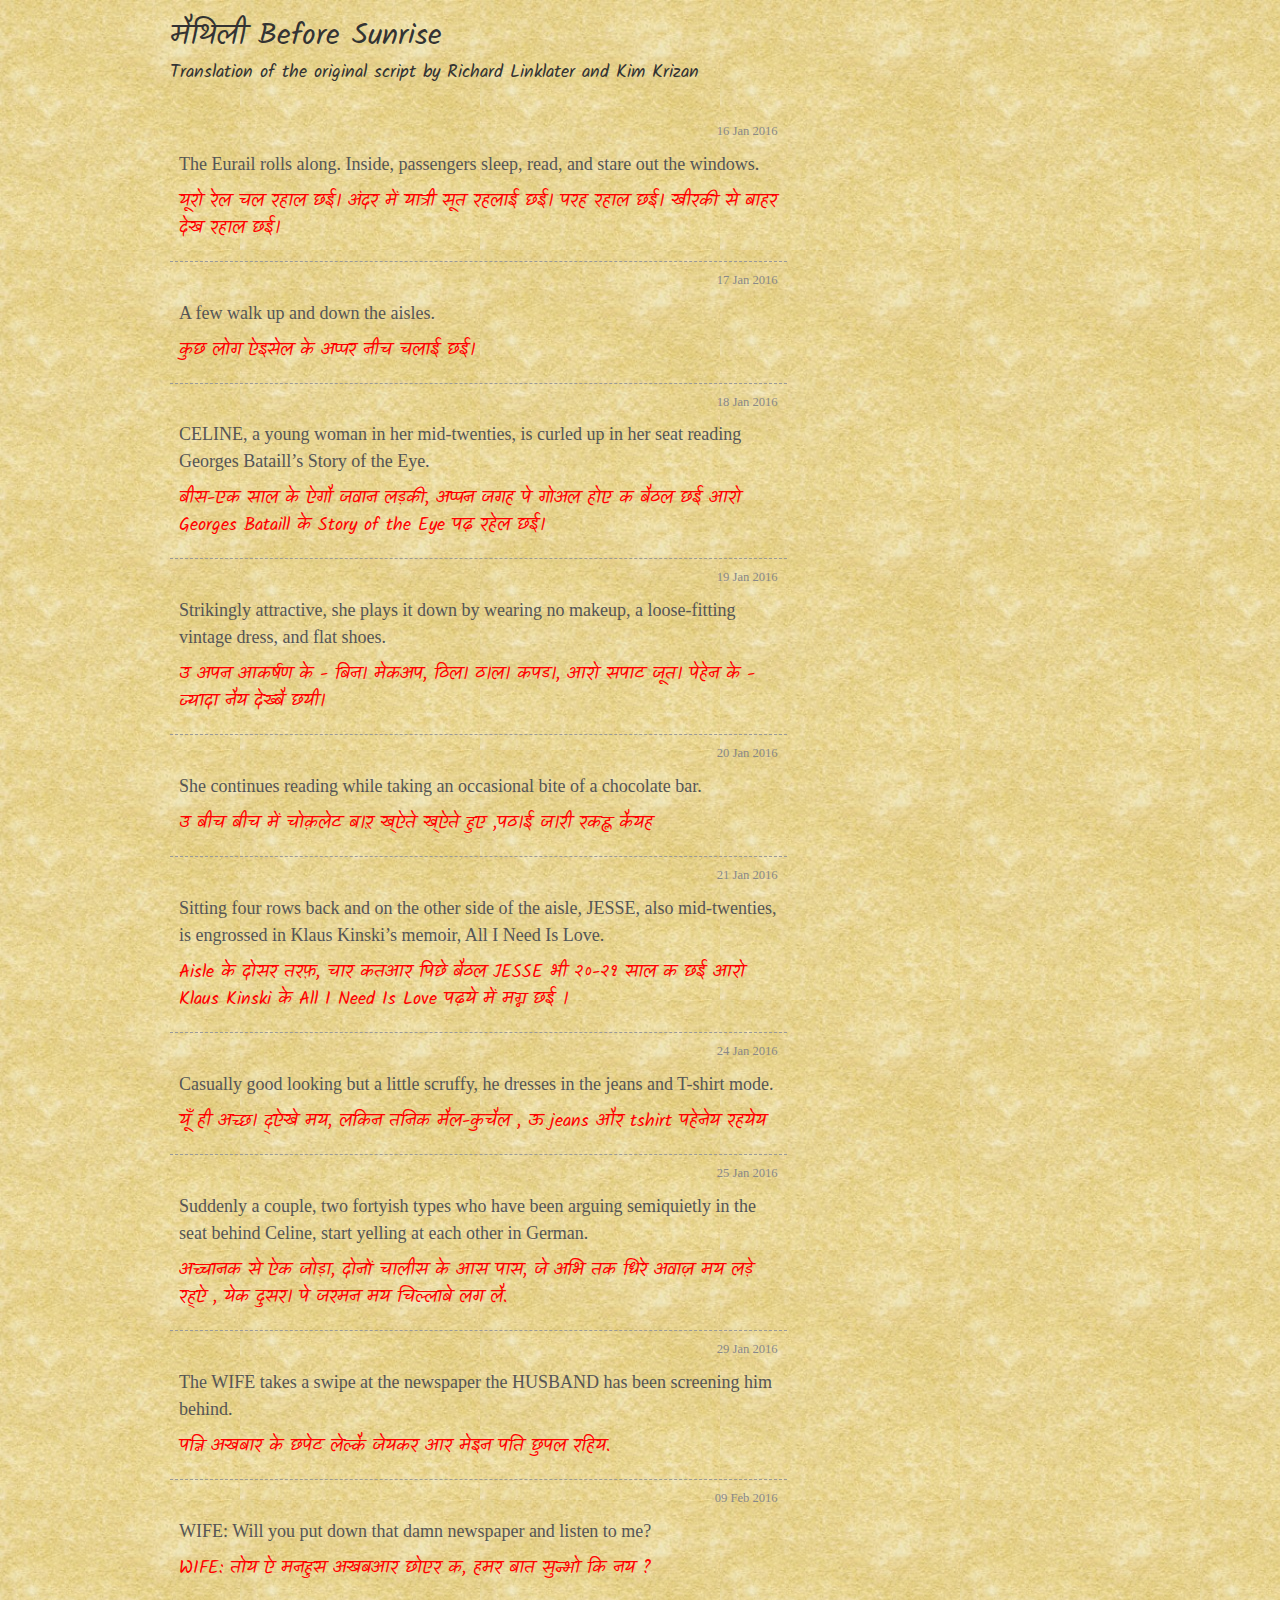
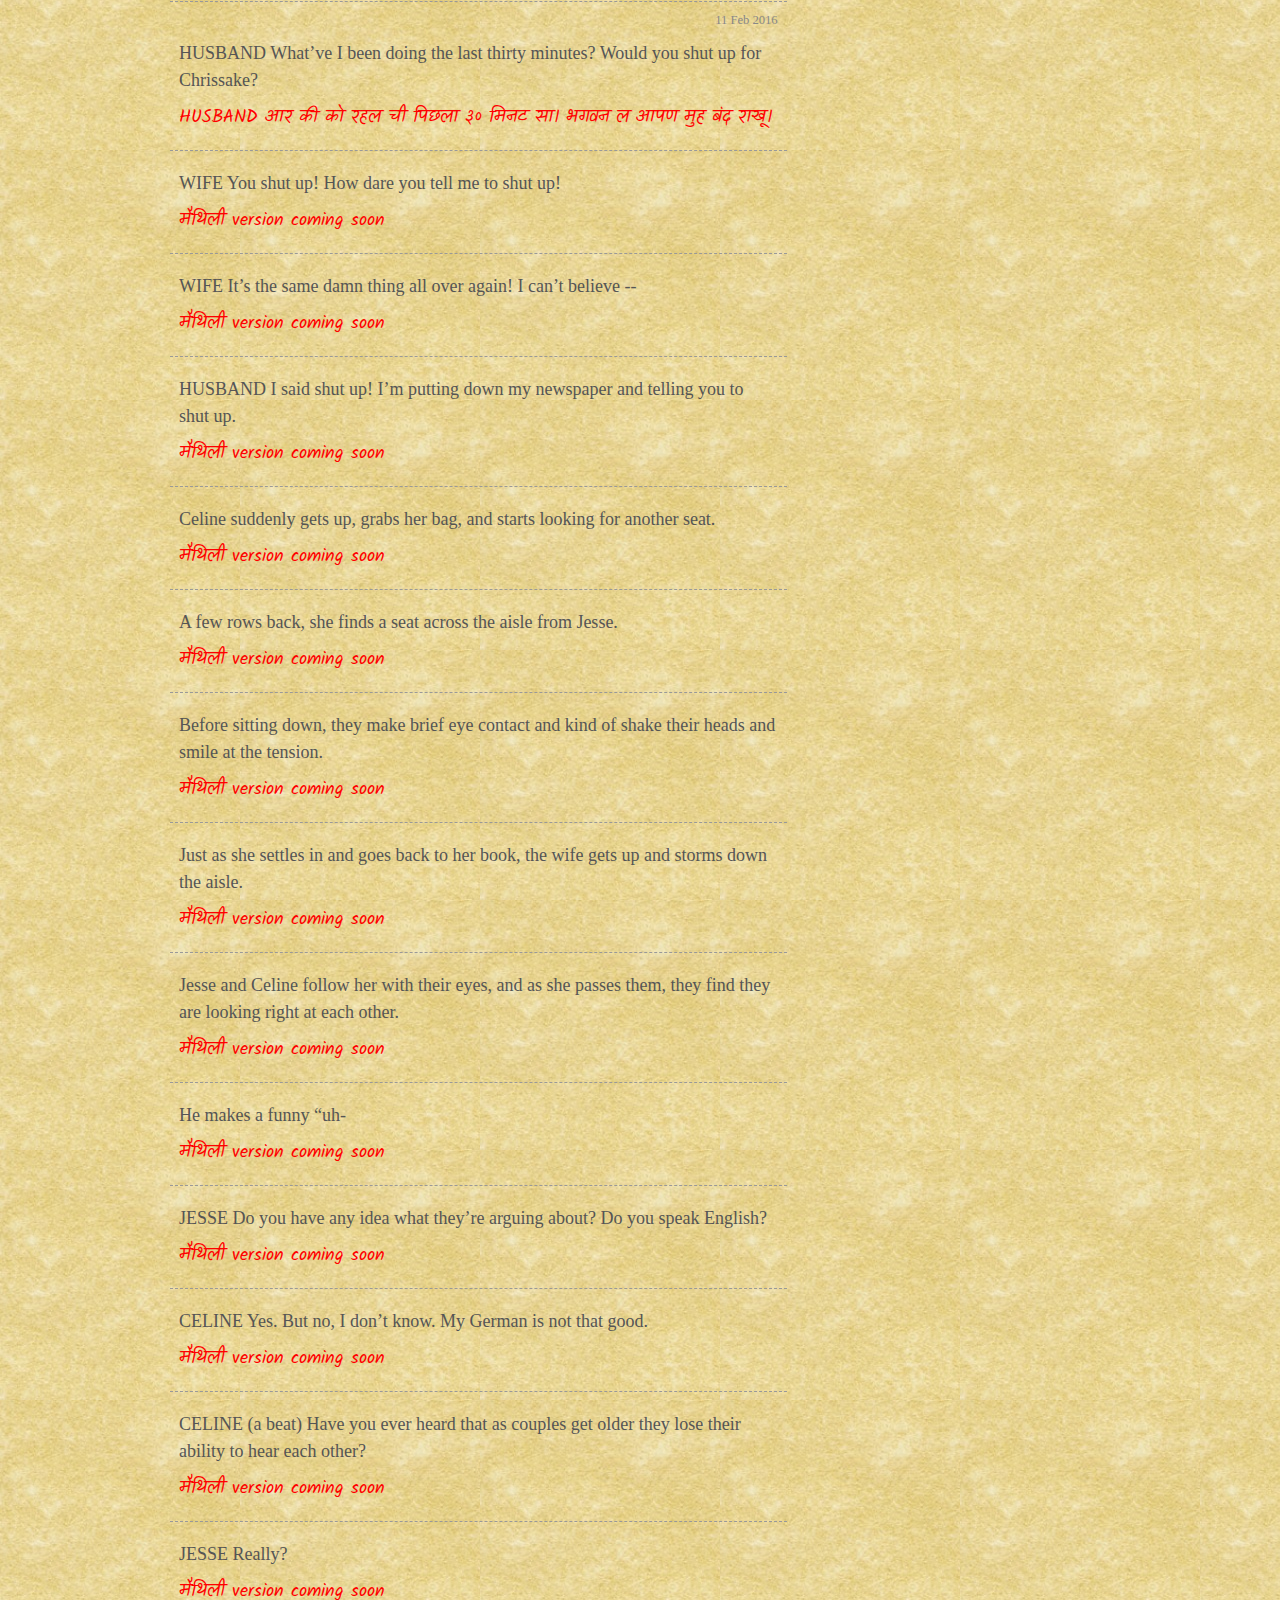
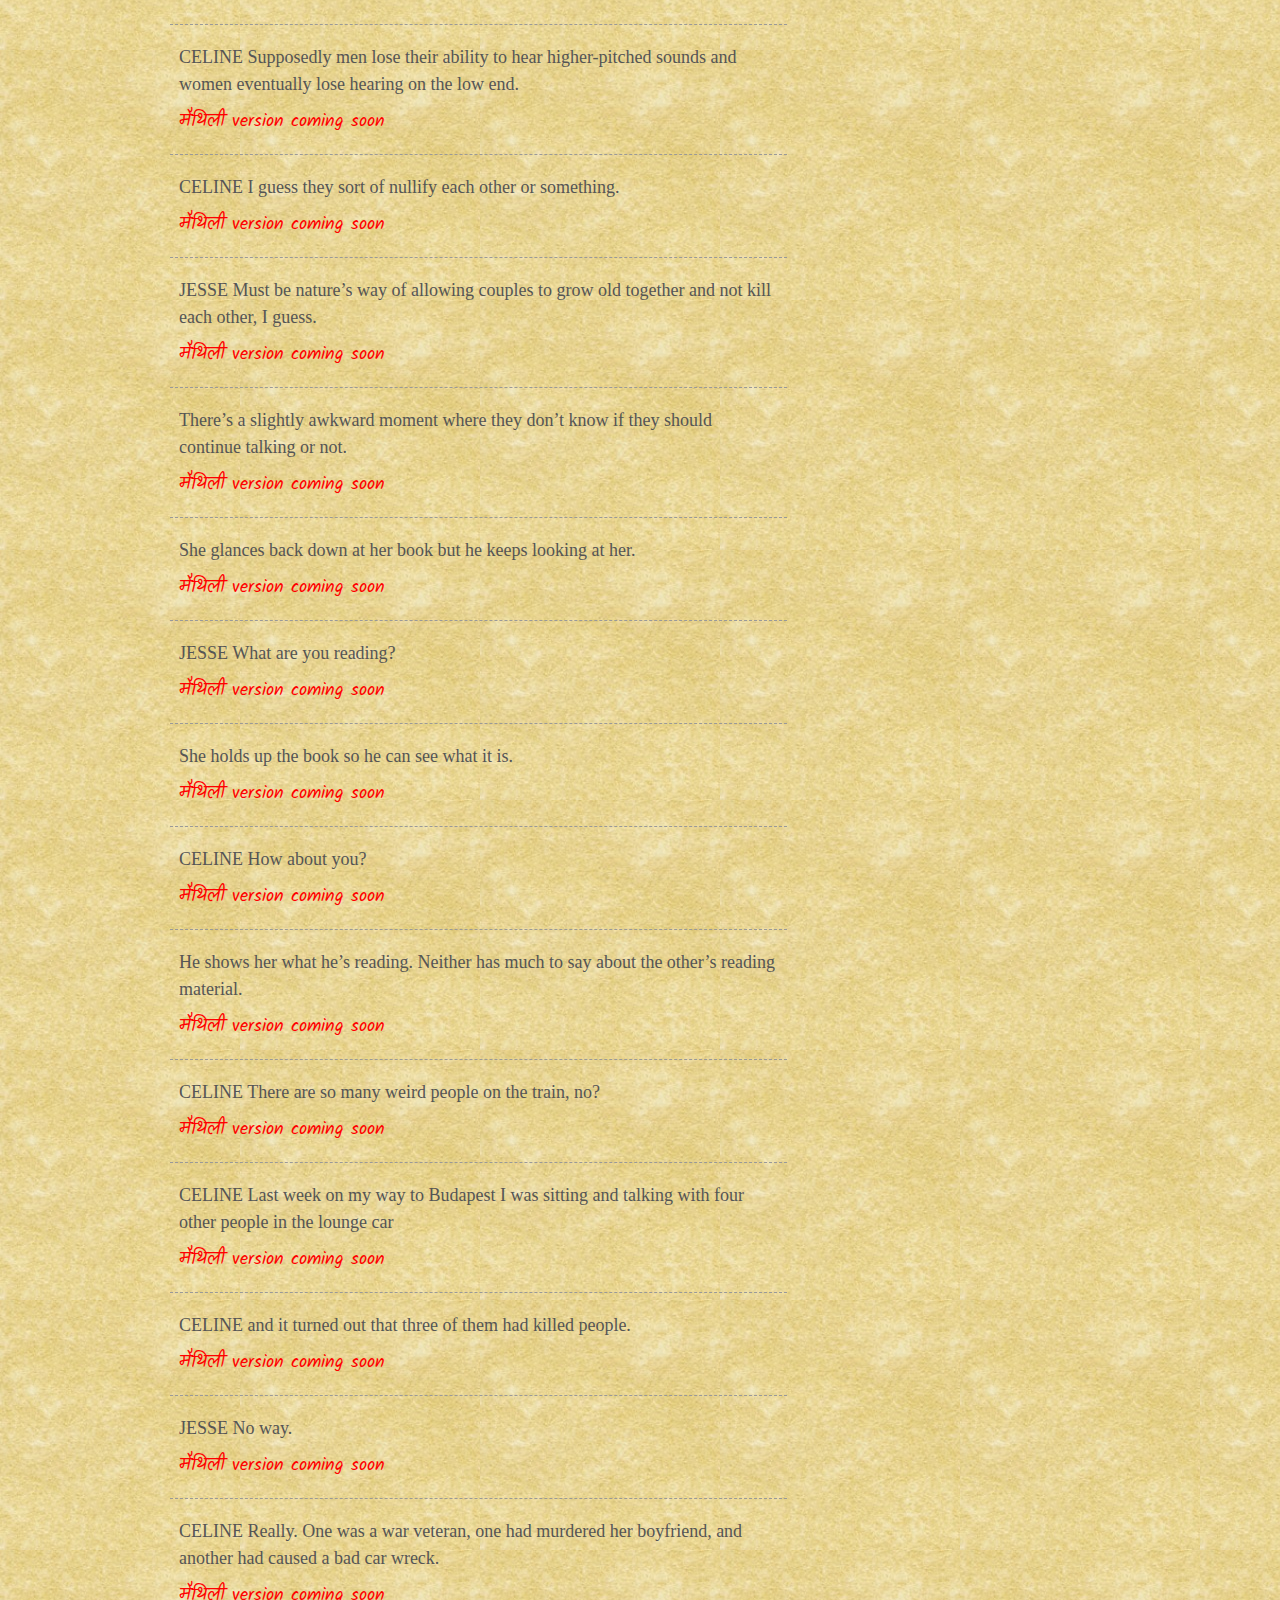
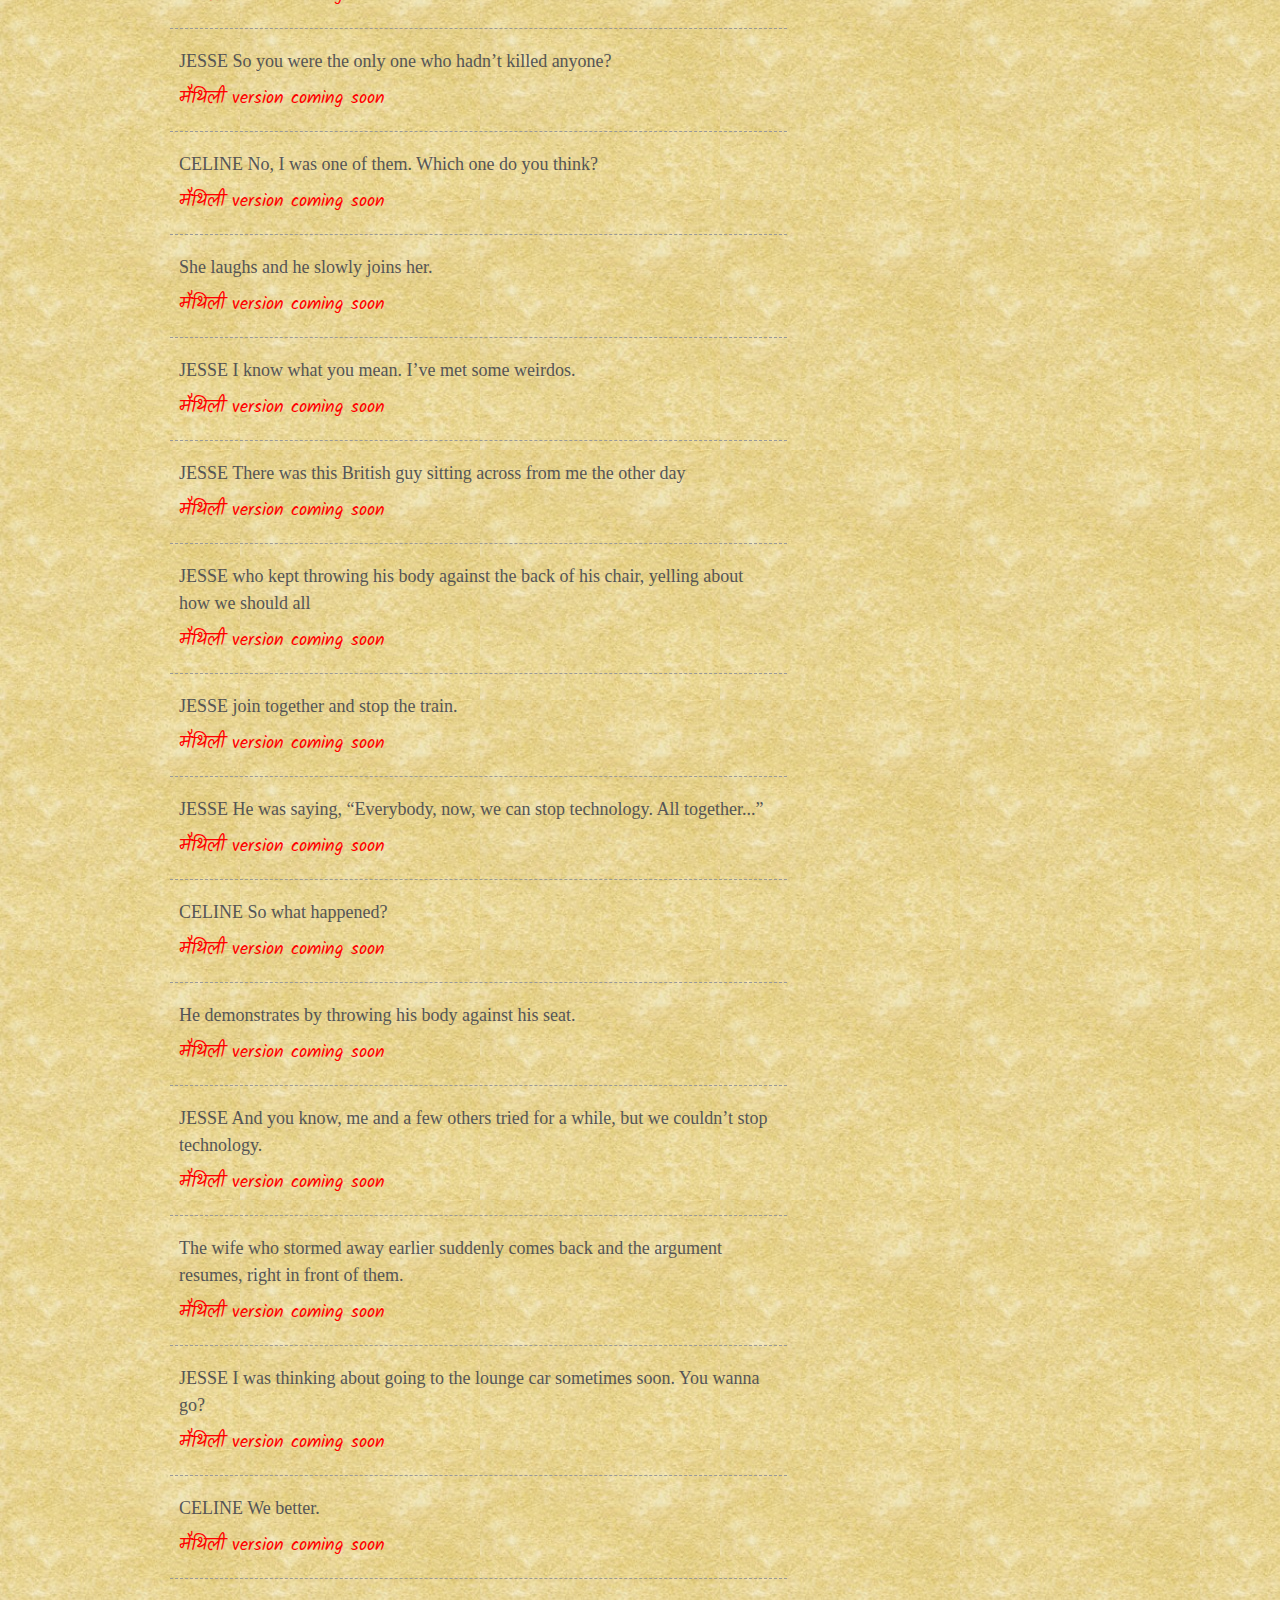
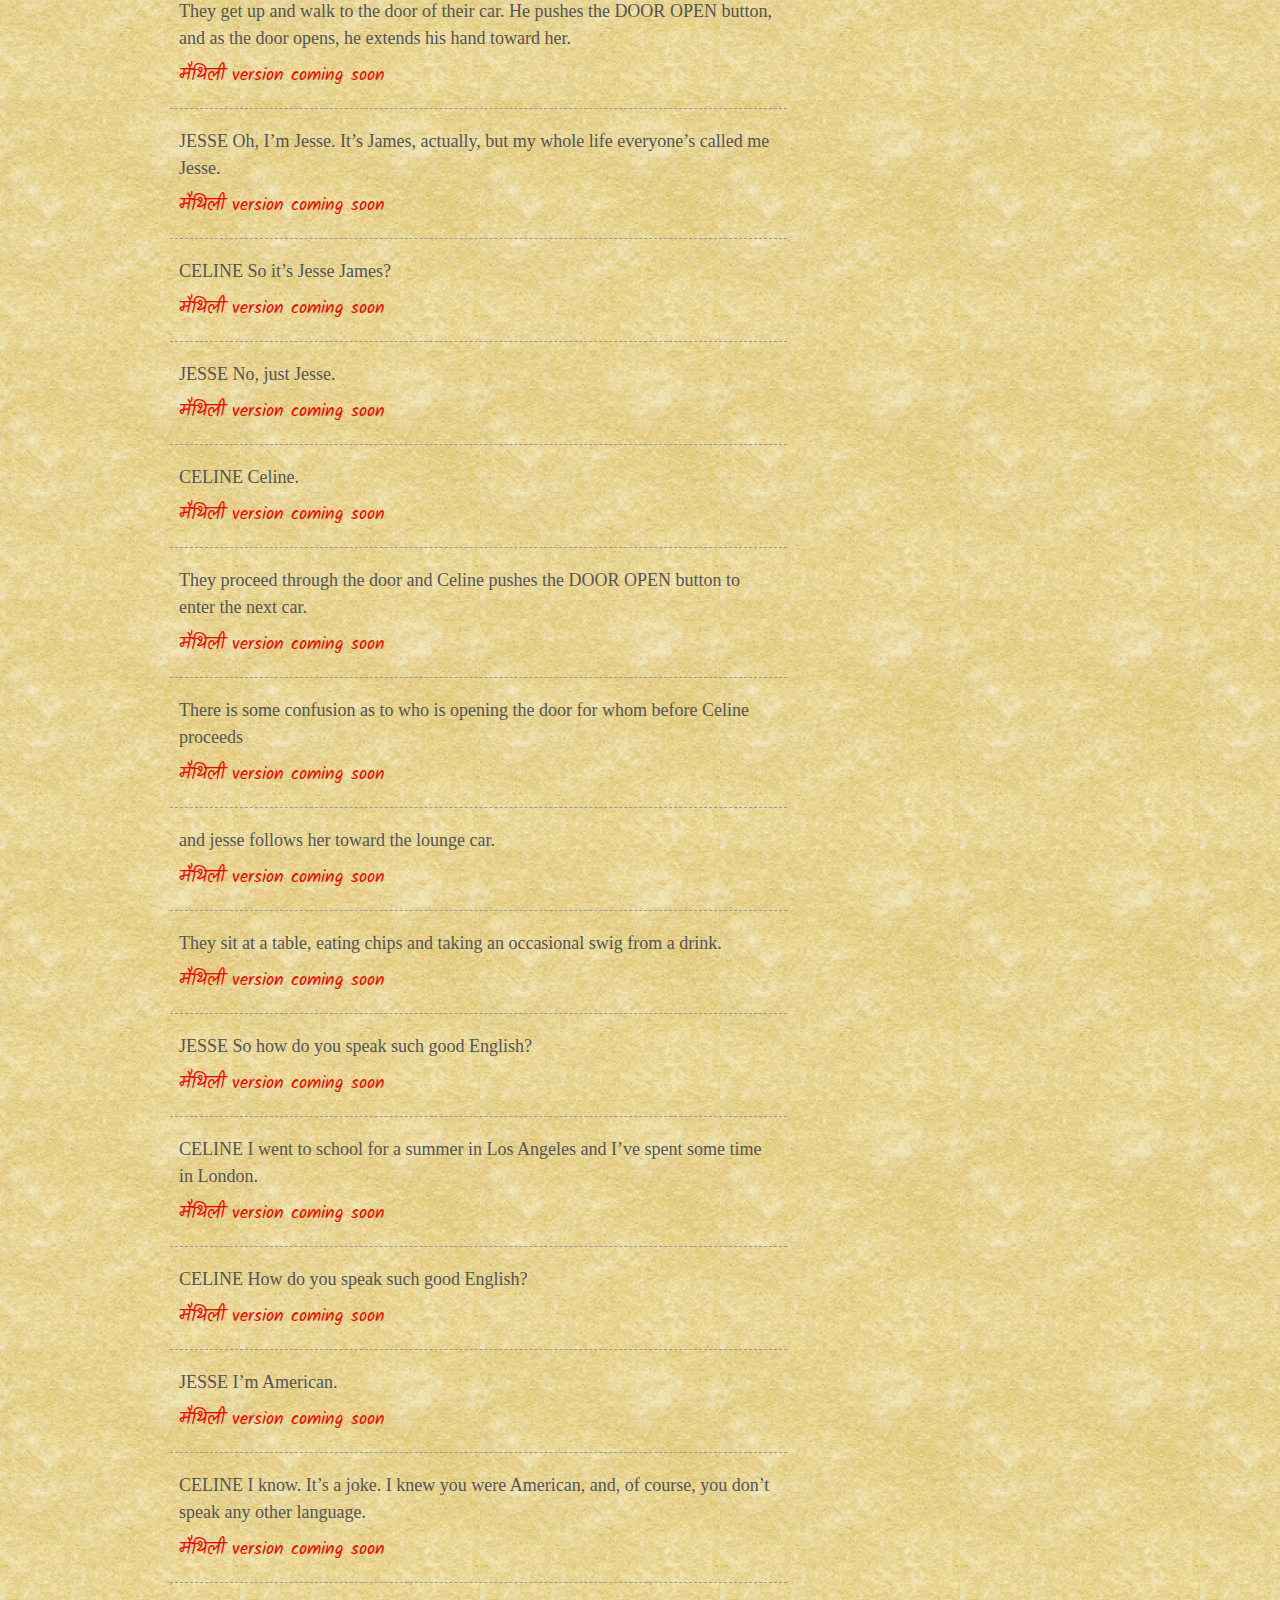
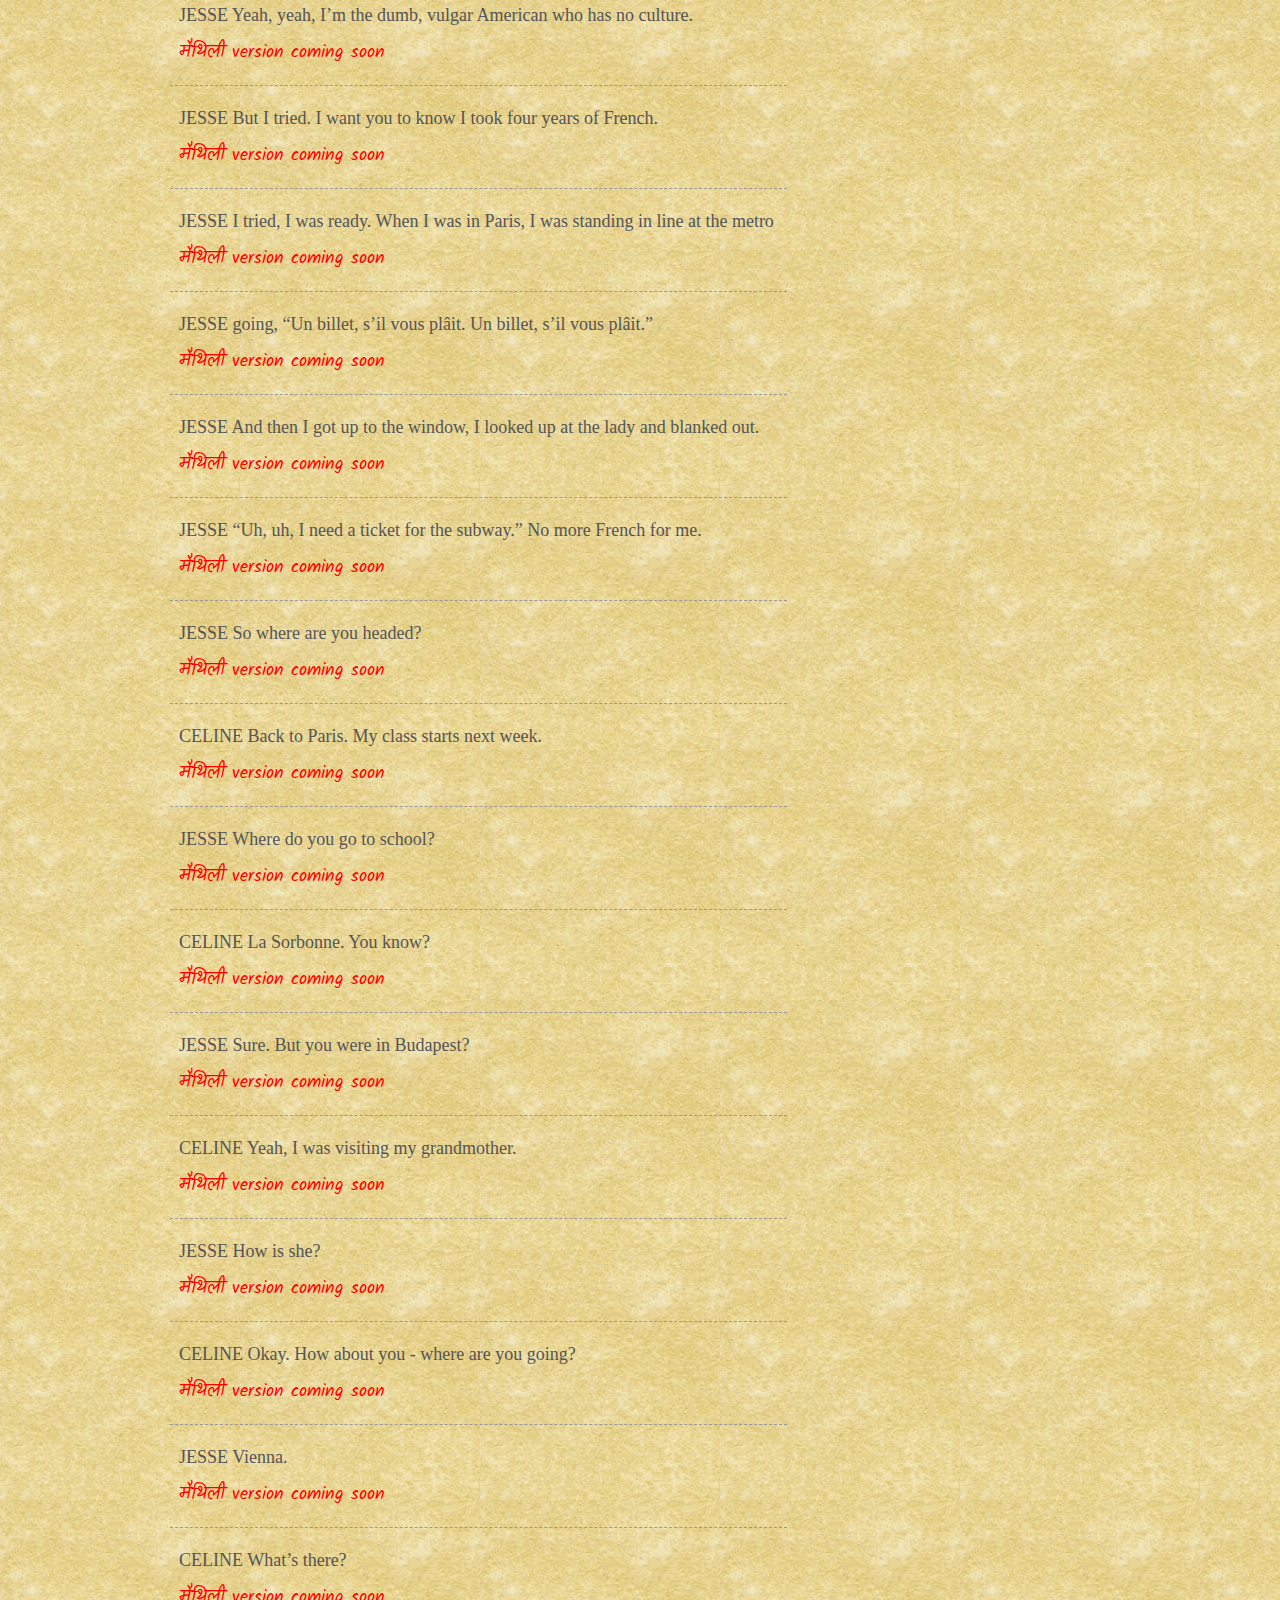
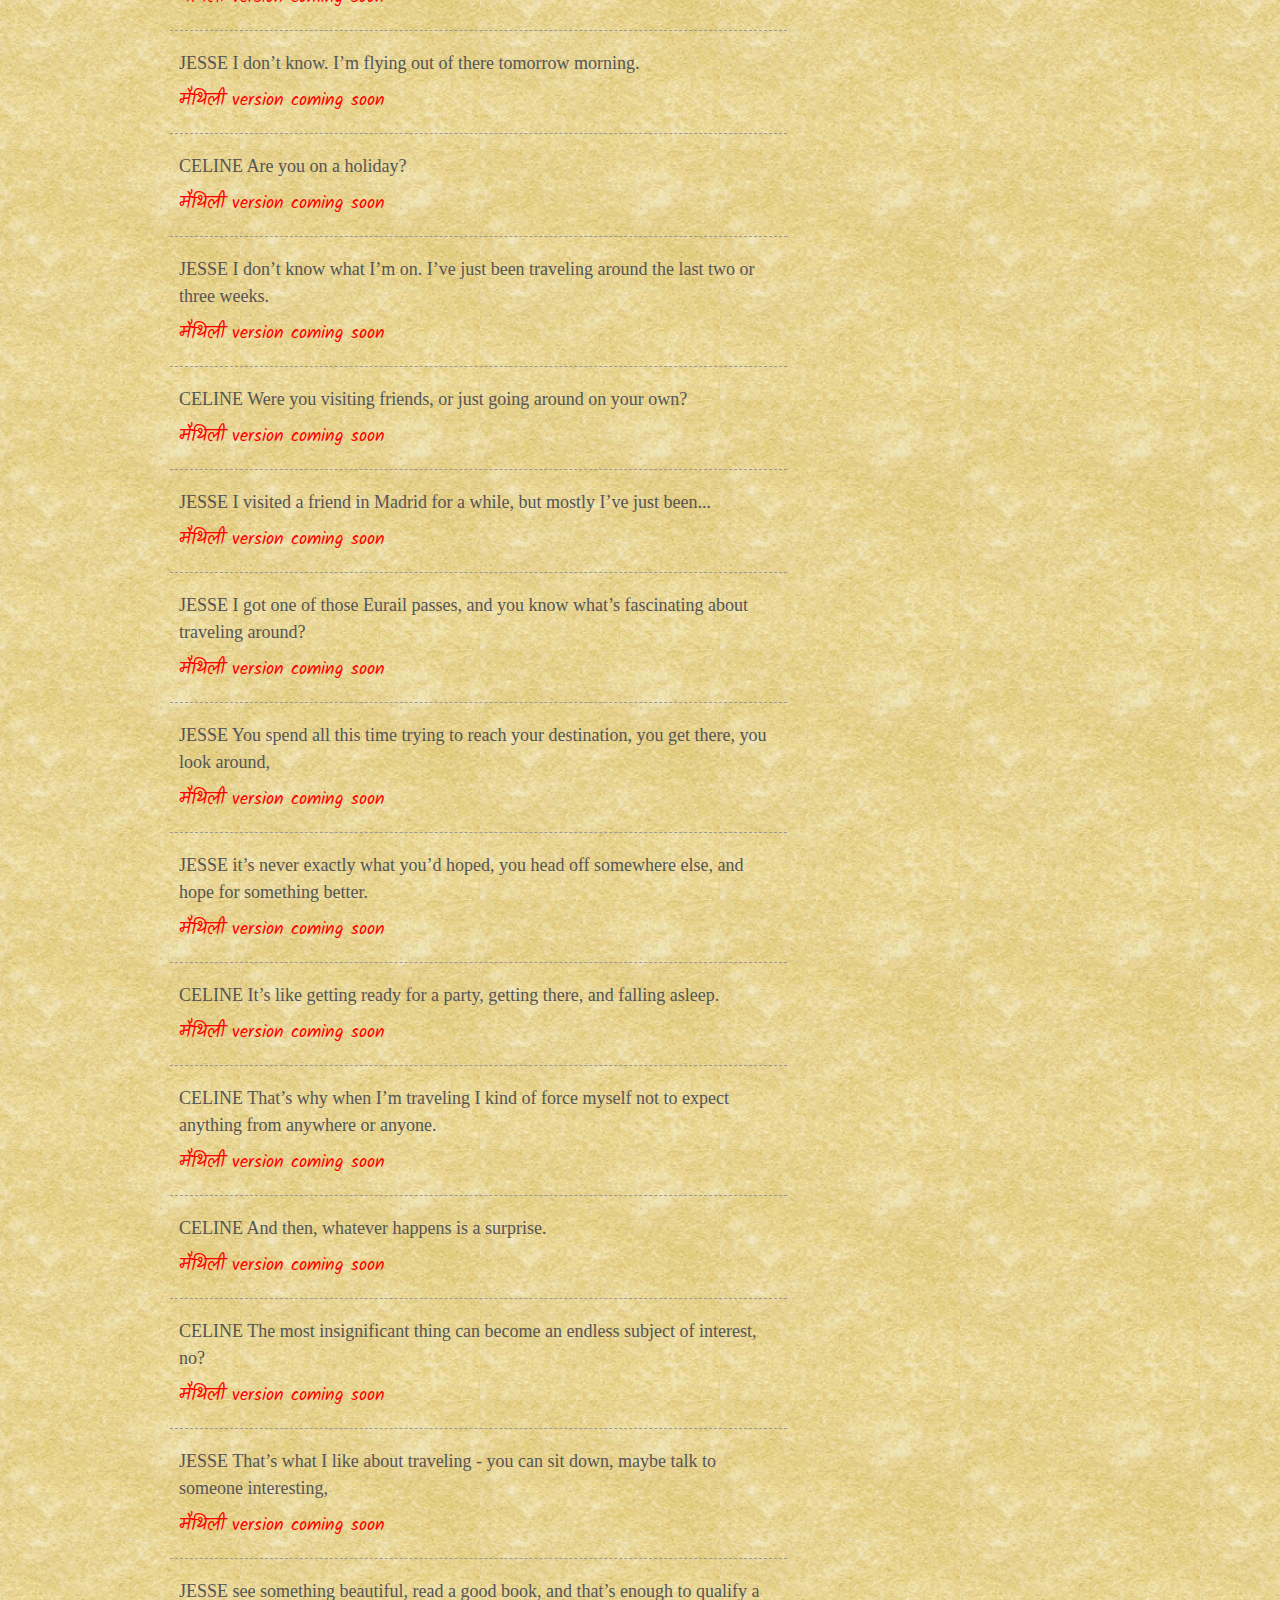
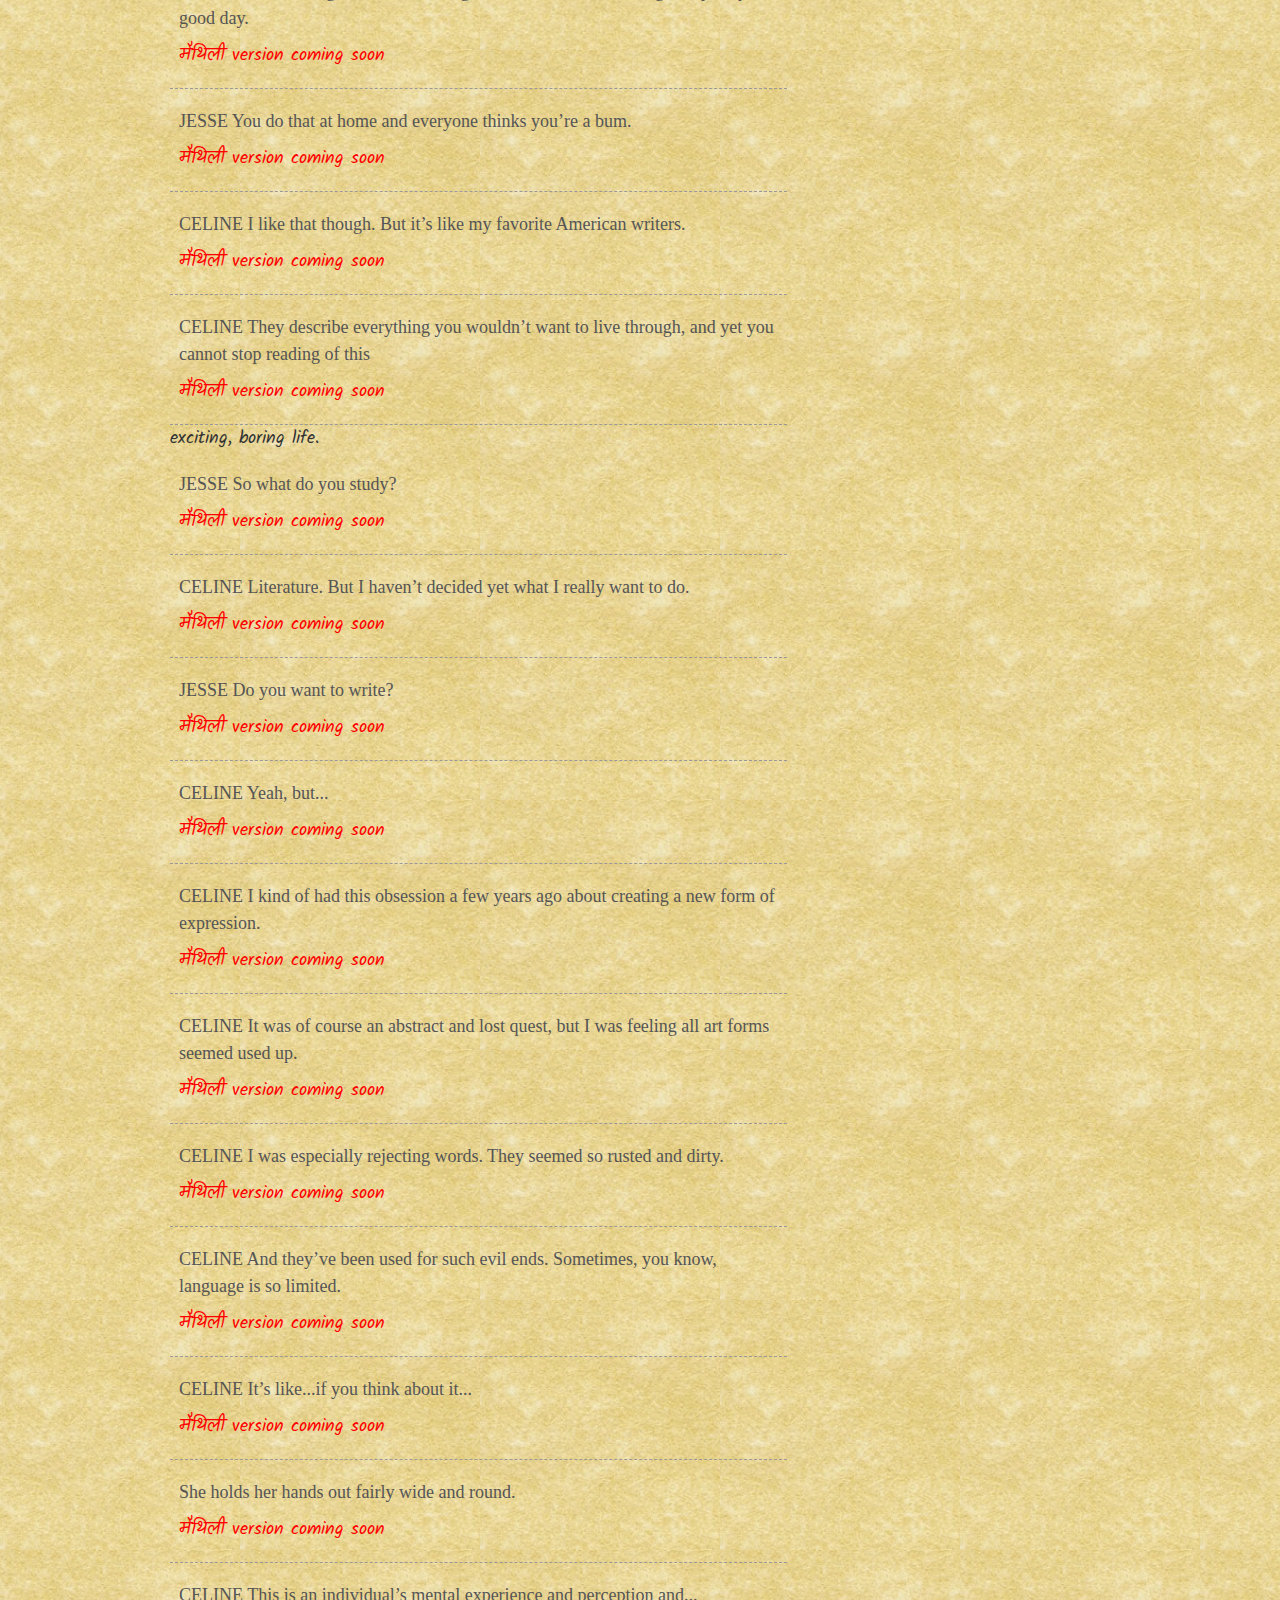
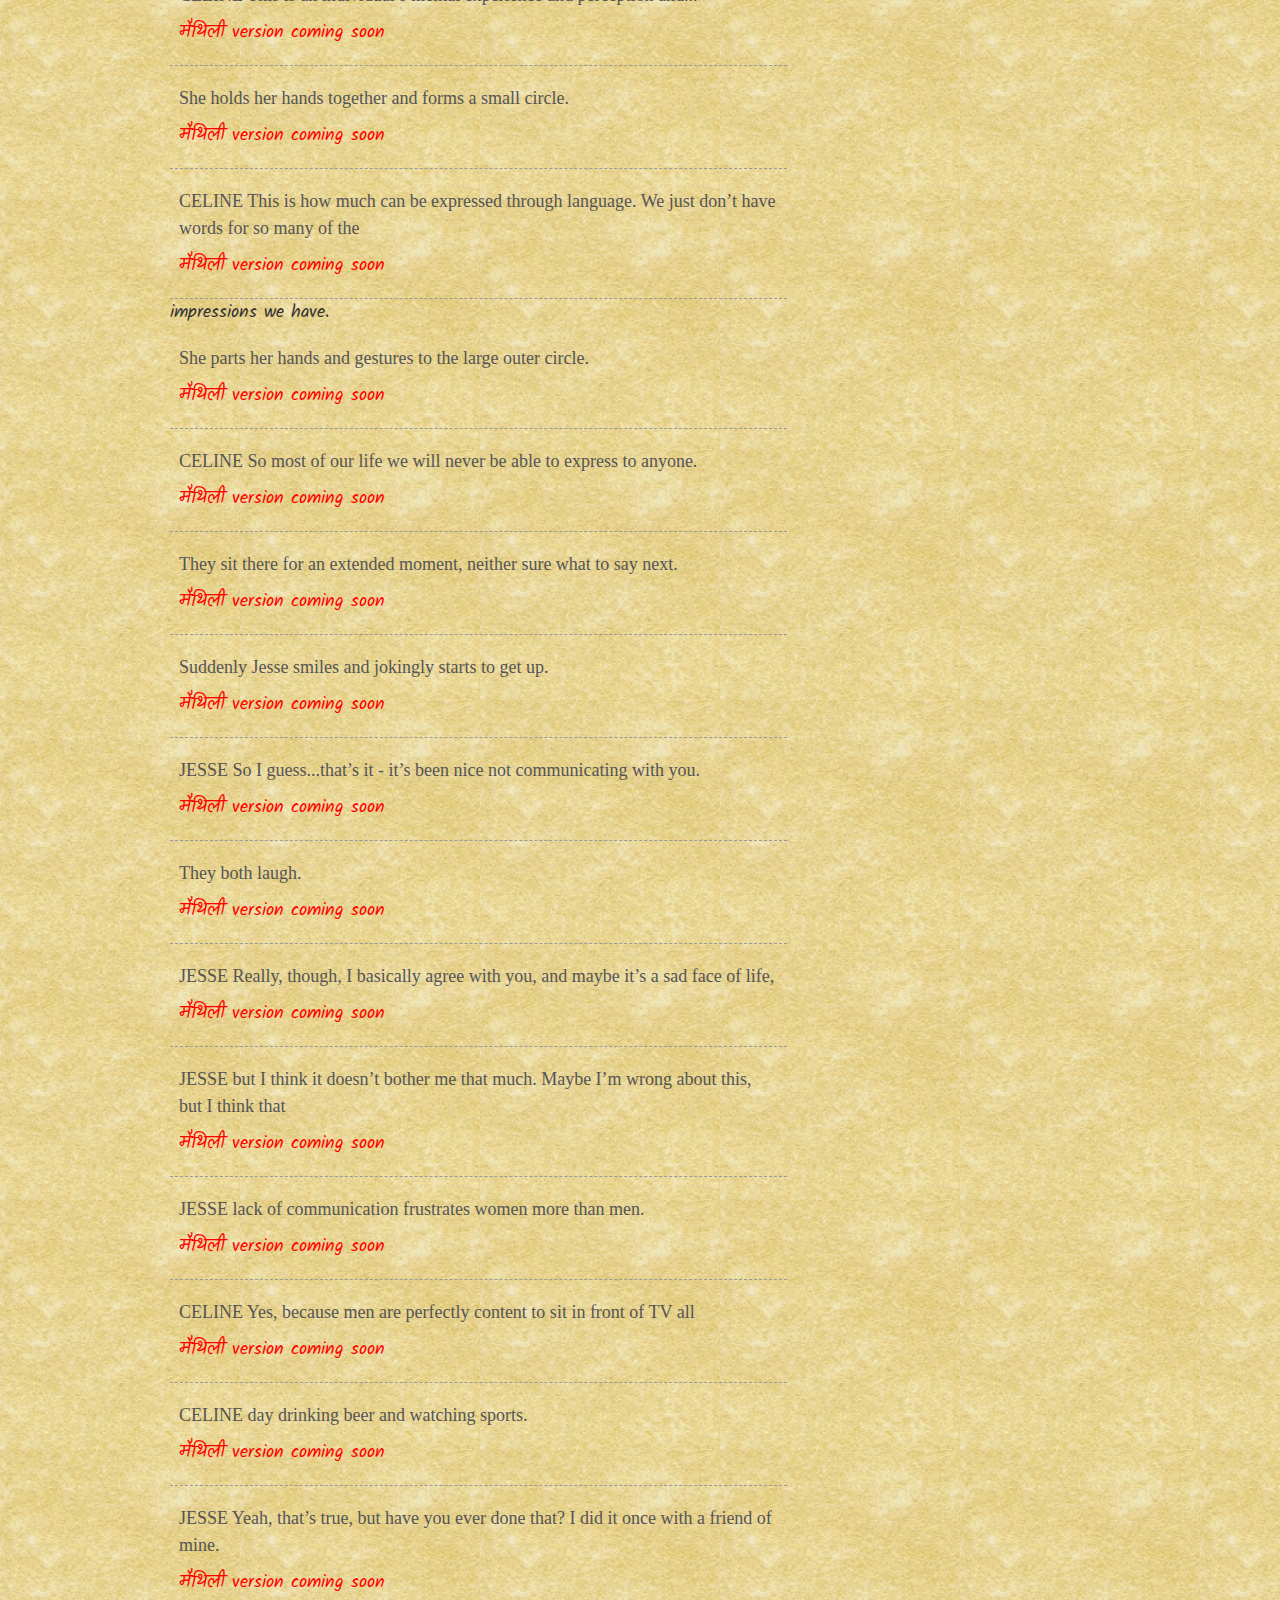
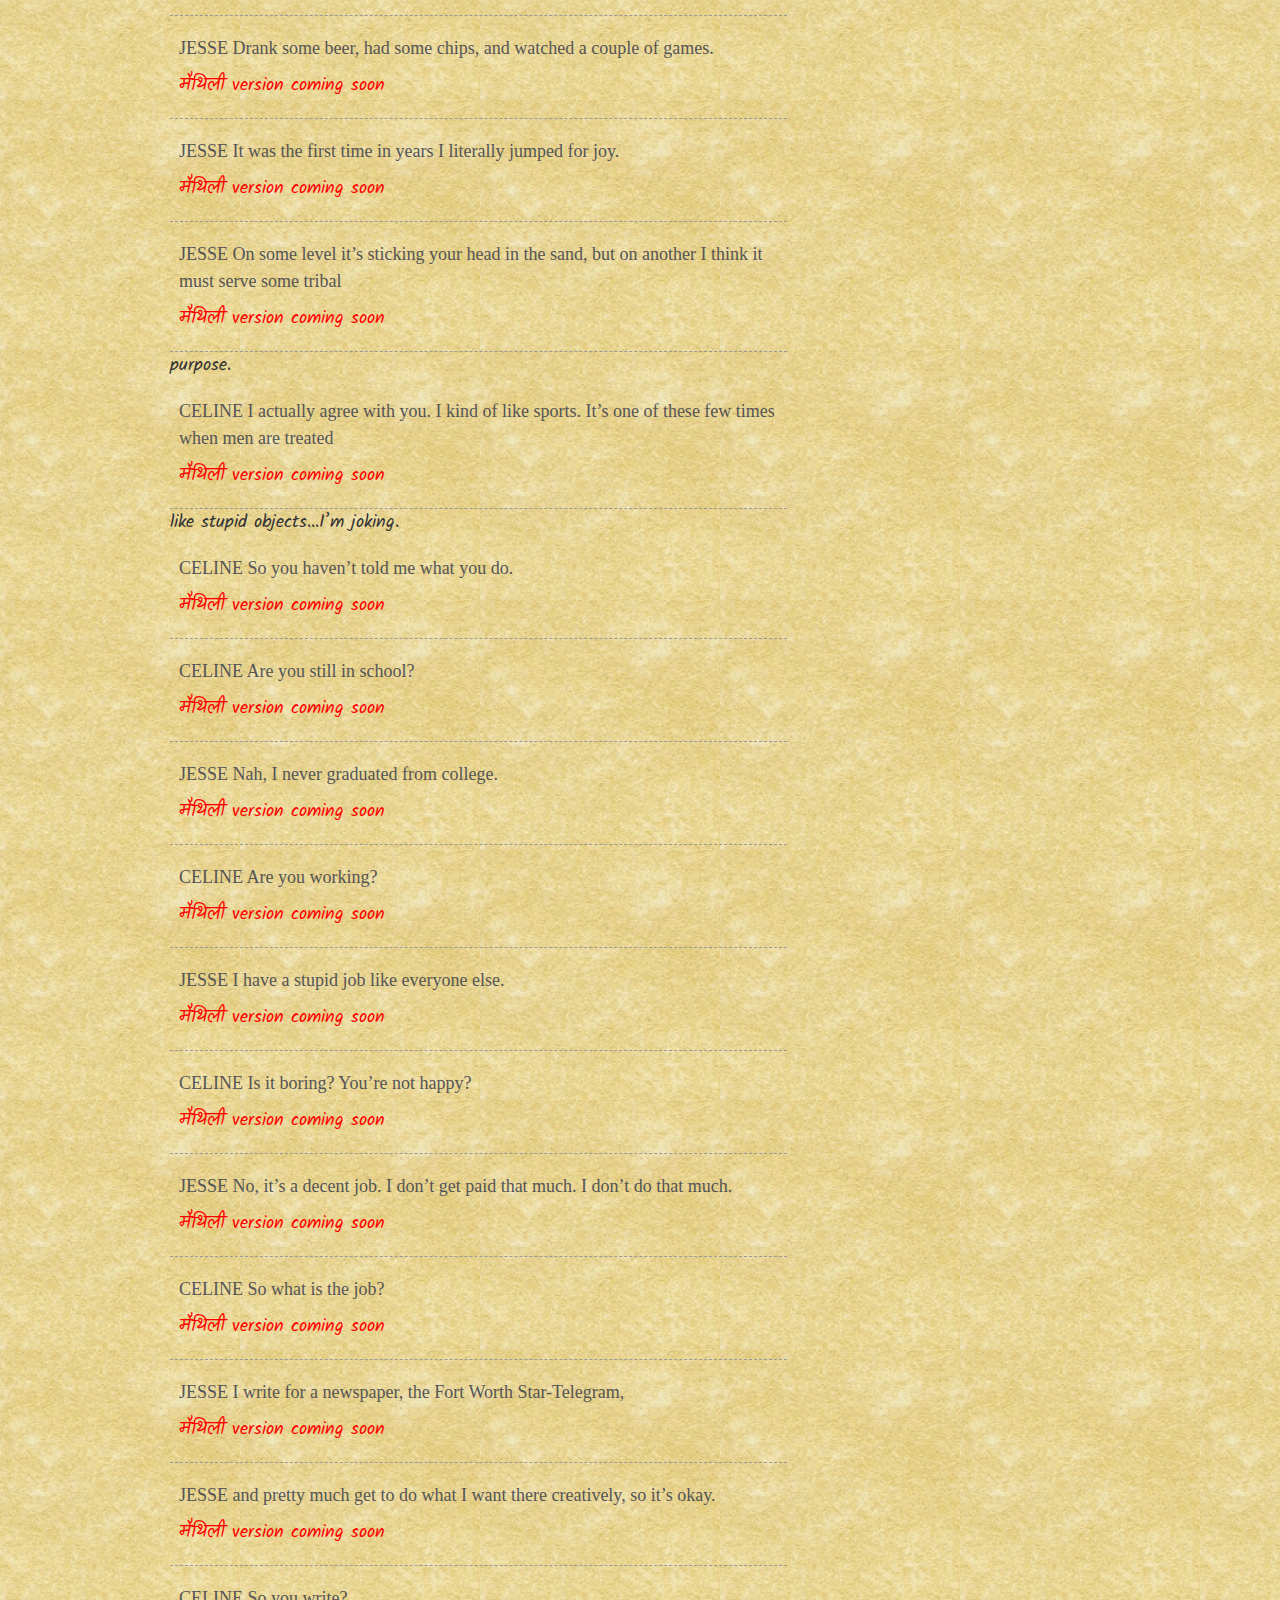
==== commit 0c7ddcac: "11 Feb 2016 - R ki ko rahal chi" ====
--- a/index.html
+++ b/index.html
@@ -105,7 +105,13 @@
 
 
 
-            <div class="lang-pair"><p class="date"></p><p class="lang-eng">HUSBAND What’ve I been doing the last thirty minutes? Would you shut up for Chrissake?<p class="lang-hin"></p><p class="lang-mai">मैथिली version coming soon</p></div>
+            <div class="lang-pair">
+            <p class="date"><a href="#/date/2016-02-11" id="/date/2016-02-11">11 Feb 2016</a></p>
+            <p class="lang-eng">HUSBAND What’ve I been doing the last thirty minutes? Would you shut up for Chrissake?</p>
+            <p class="lang-hin"></p>
+            <p class="lang-mai">HUSBAND आर की को रहल ची पिछला ३० मिनट सा। भगवन ल आपण मुह बंद राखू।</p>
+            </div>
+
             <div class="lang-pair"><p class="date"></p><p class="lang-eng">WIFE You shut up! How dare you tell me to shut up! <p class="lang-hin"></p><p class="lang-mai">मैथिली version coming soon</p></div>
             <div class="lang-pair"><p class="date"></p><p class="lang-eng">WIFE It’s the same damn thing all over again! I can’t believe --<p class="lang-hin"></p><p class="lang-mai">मैथिली version coming soon</p></div>
             <div class="lang-pair"><p class="date"></p><p class="lang-eng">HUSBAND I said shut up! I’m putting down my newspaper and telling you to shut up.<p class="lang-hin"></p><p class="lang-mai">मैथिली version coming soon</p></div>
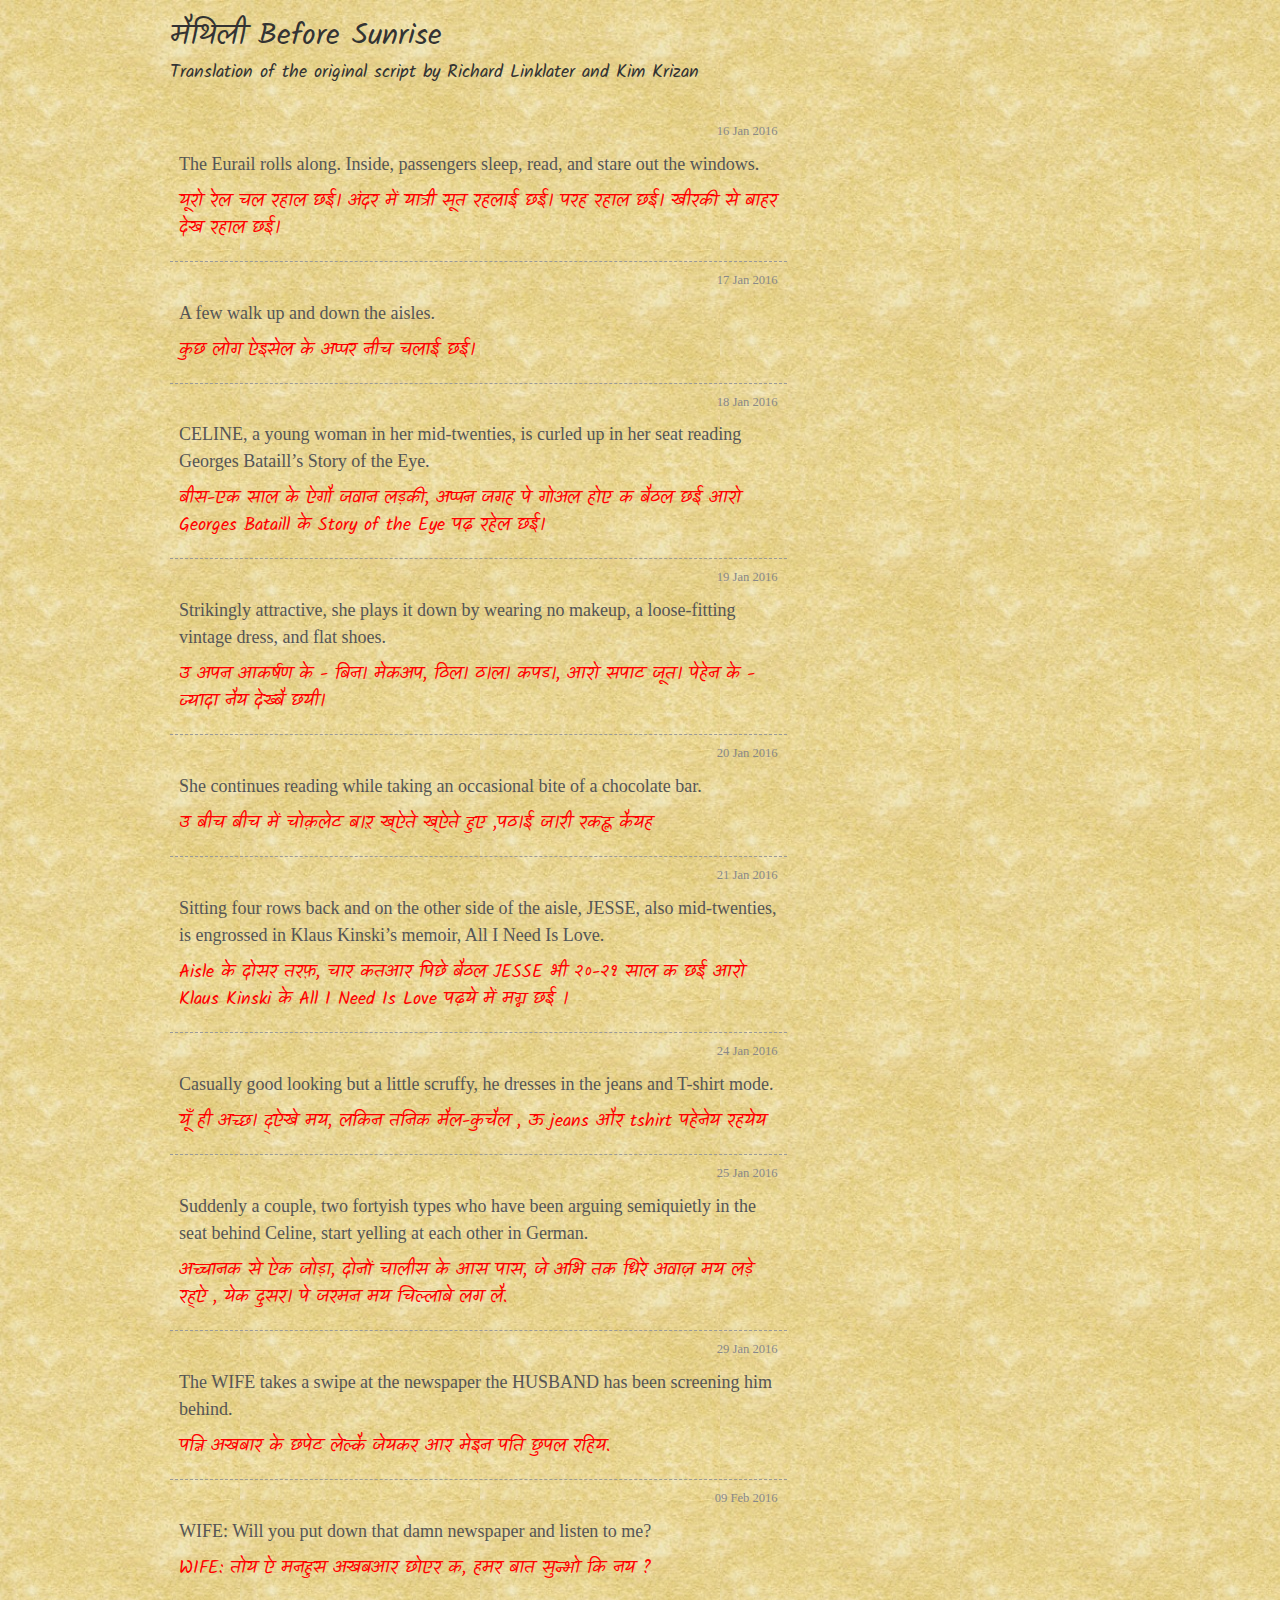
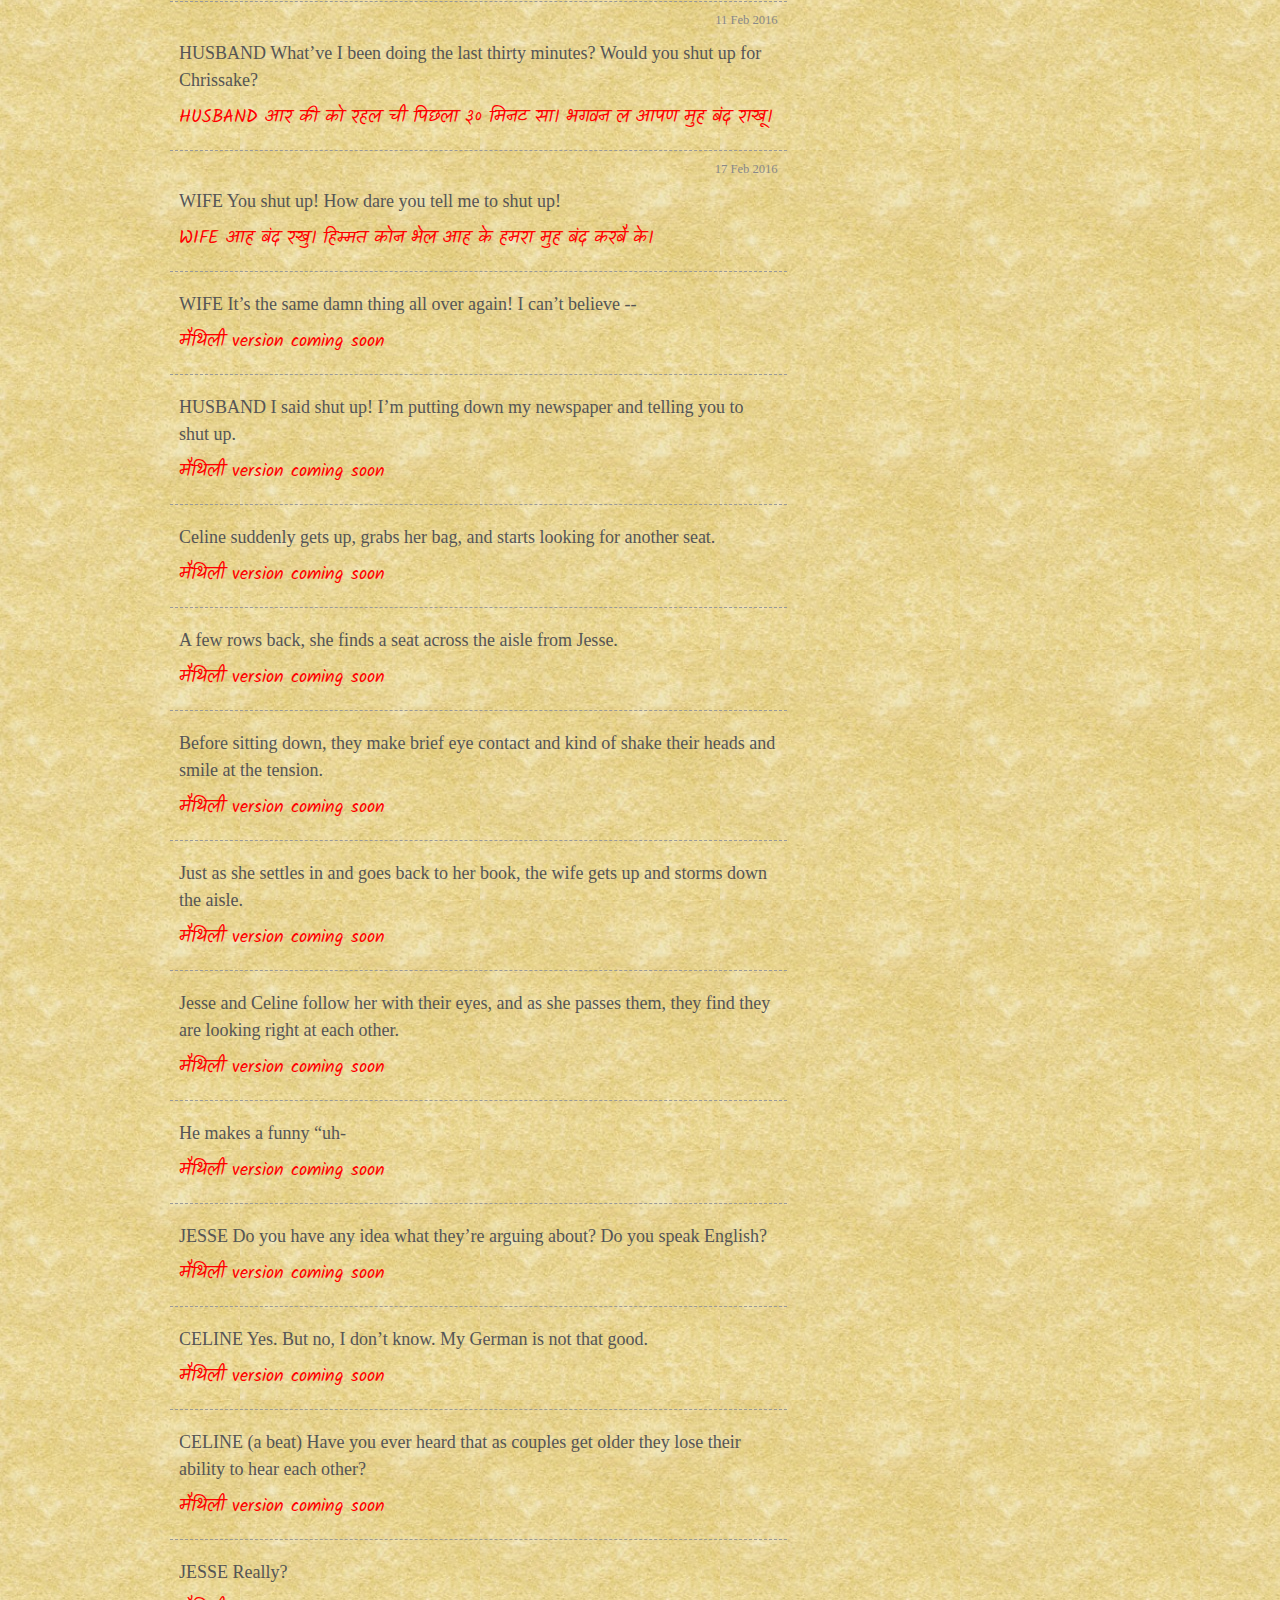
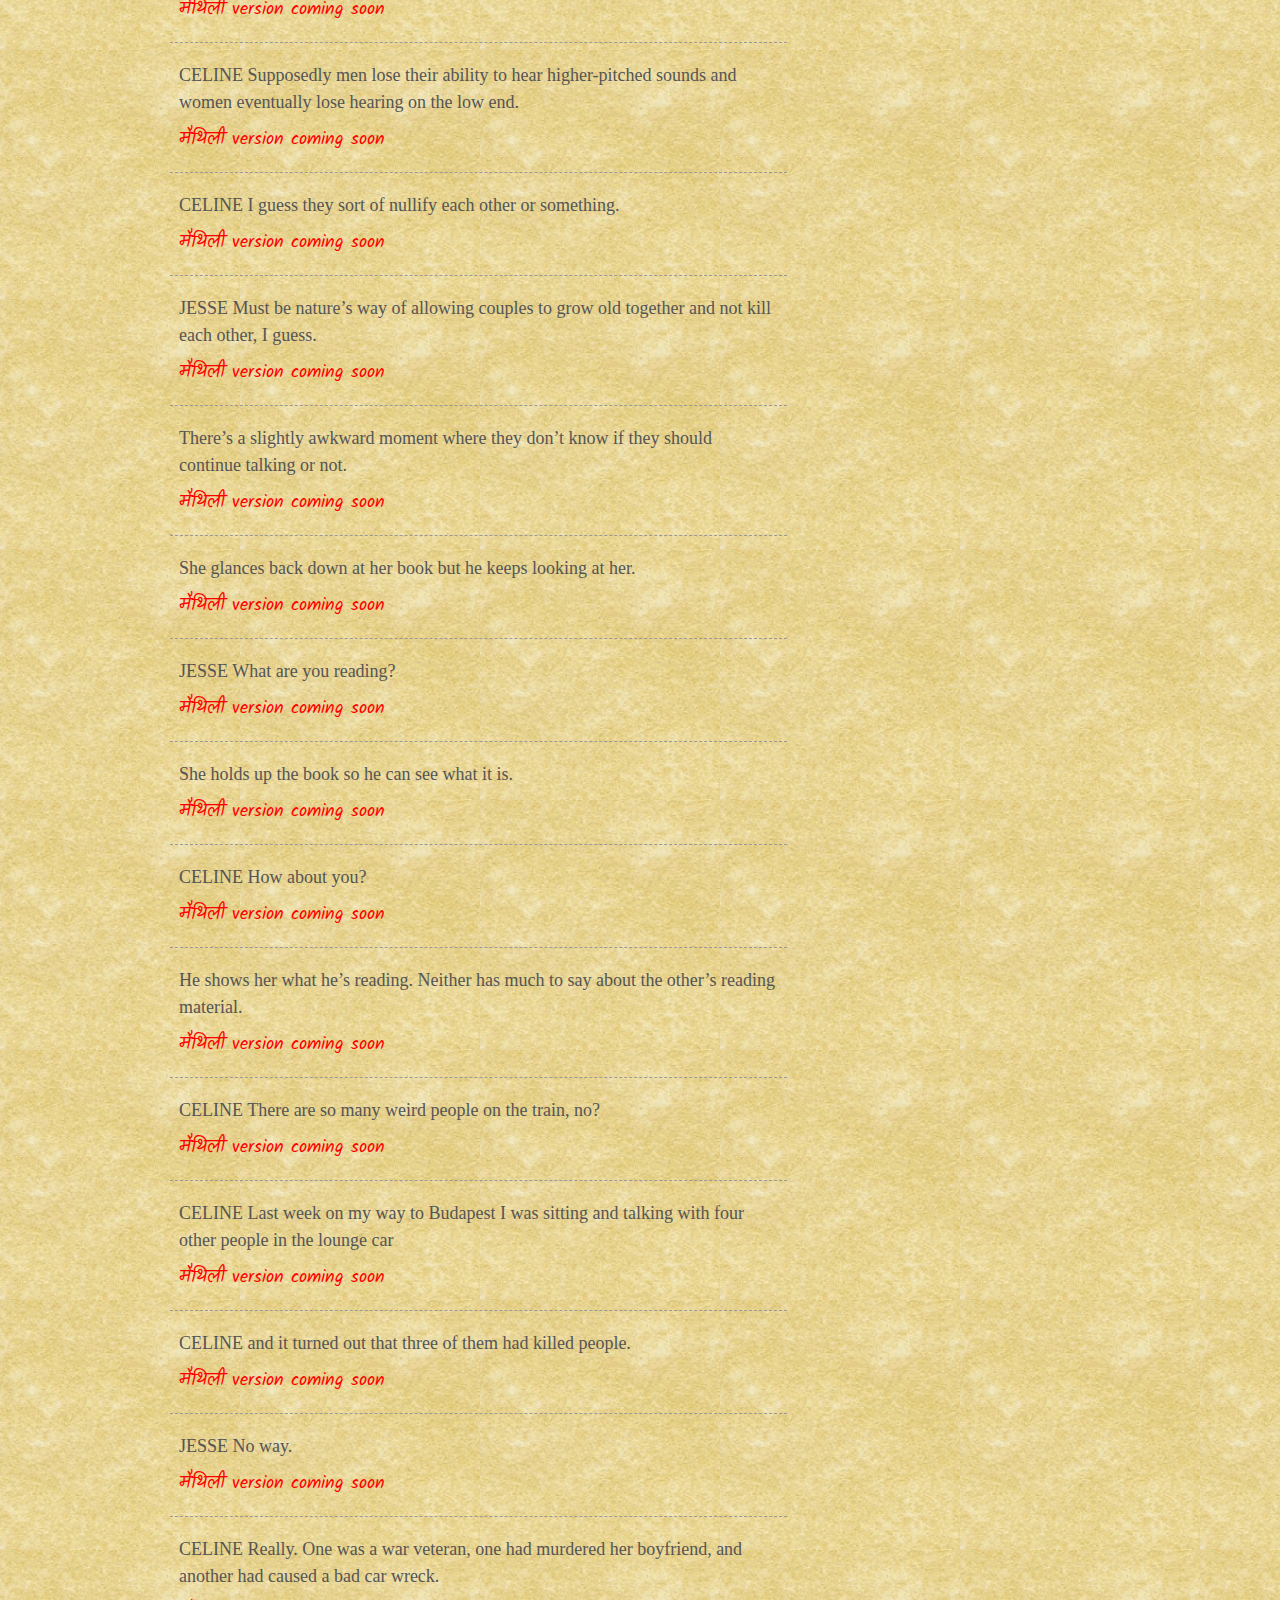
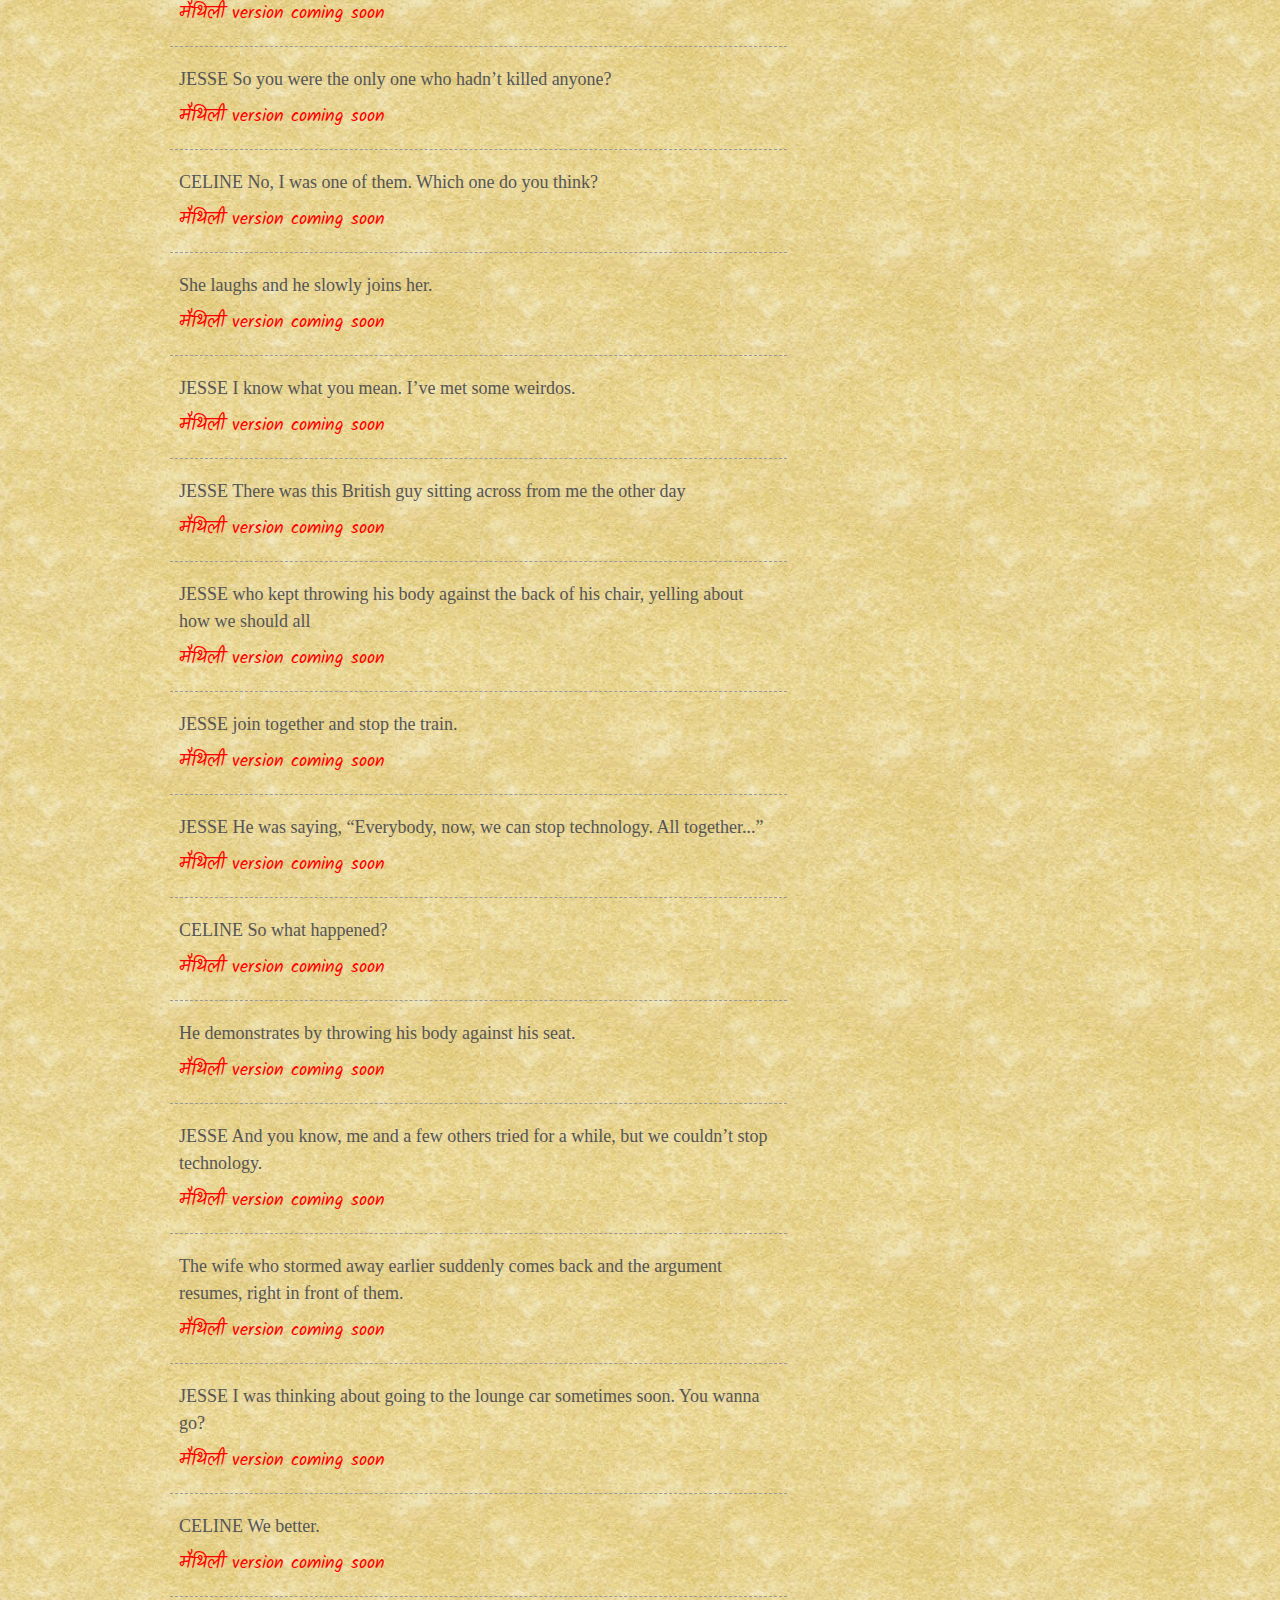
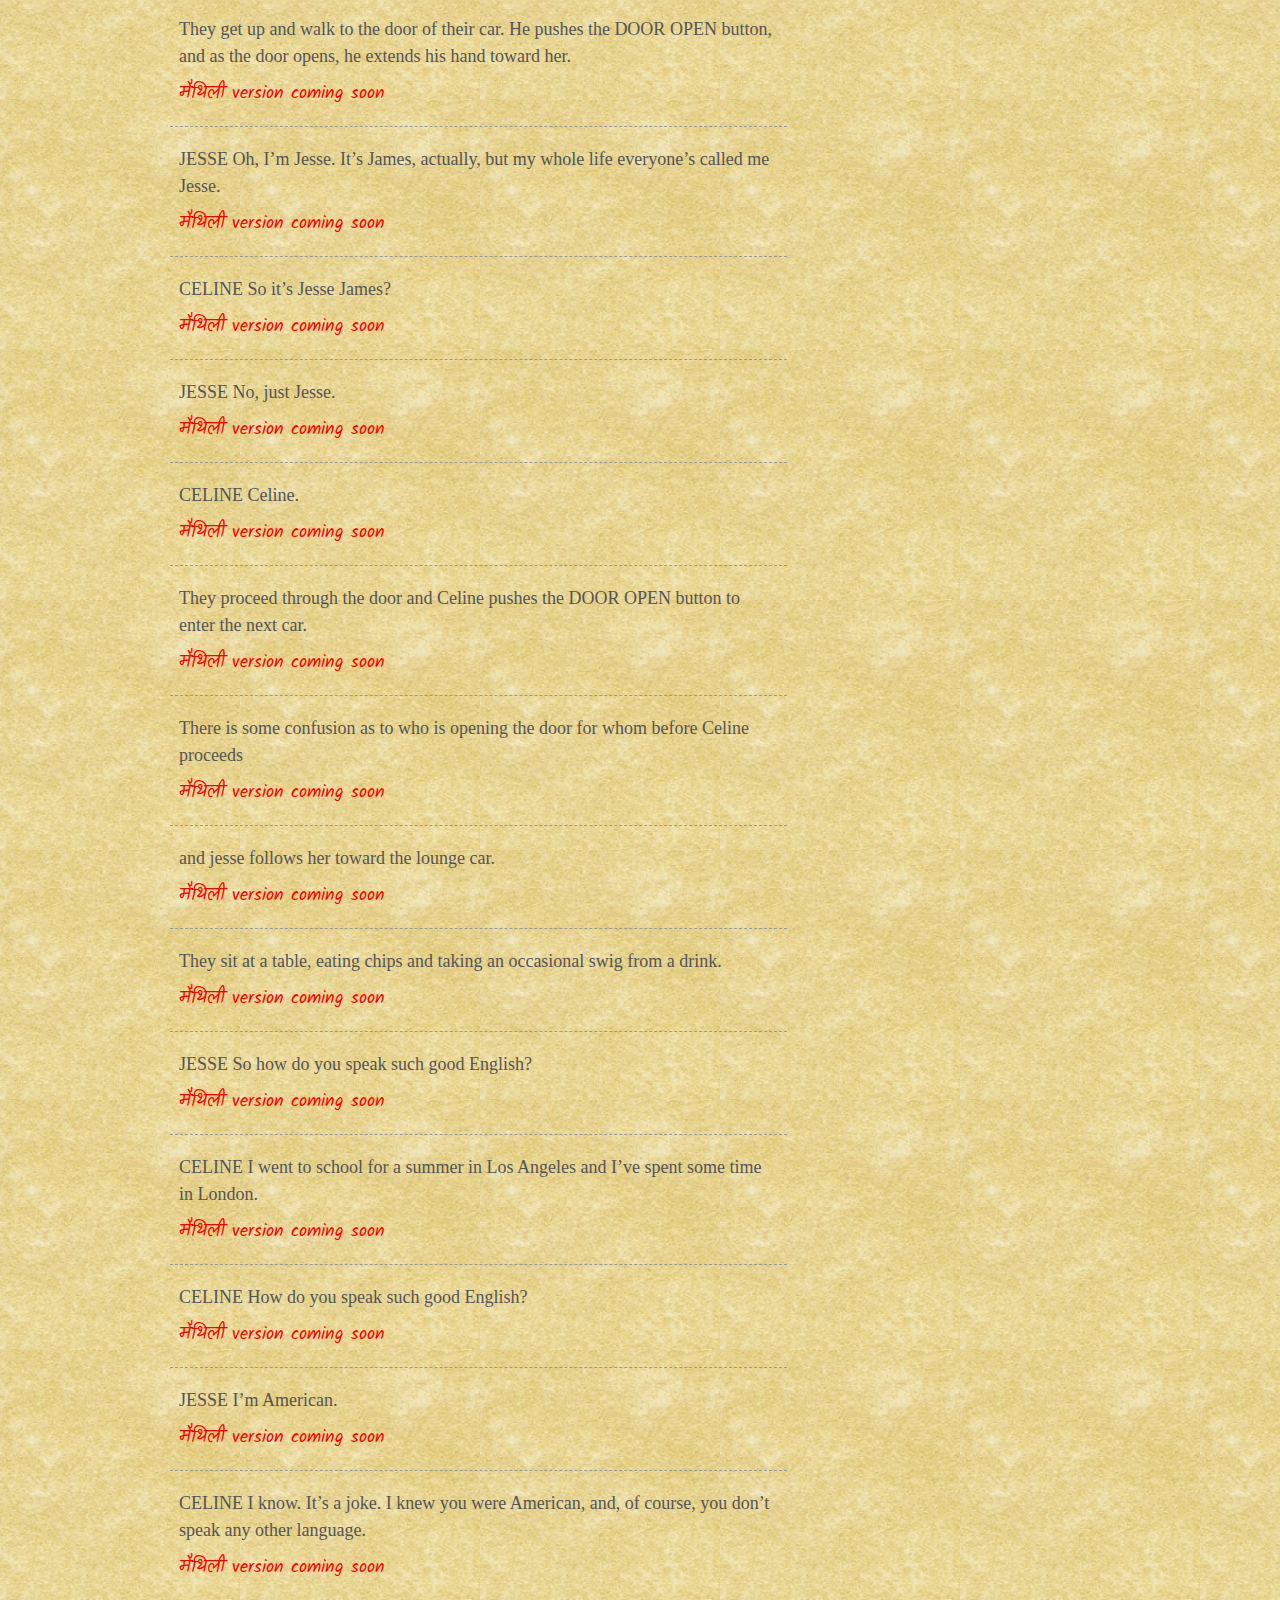
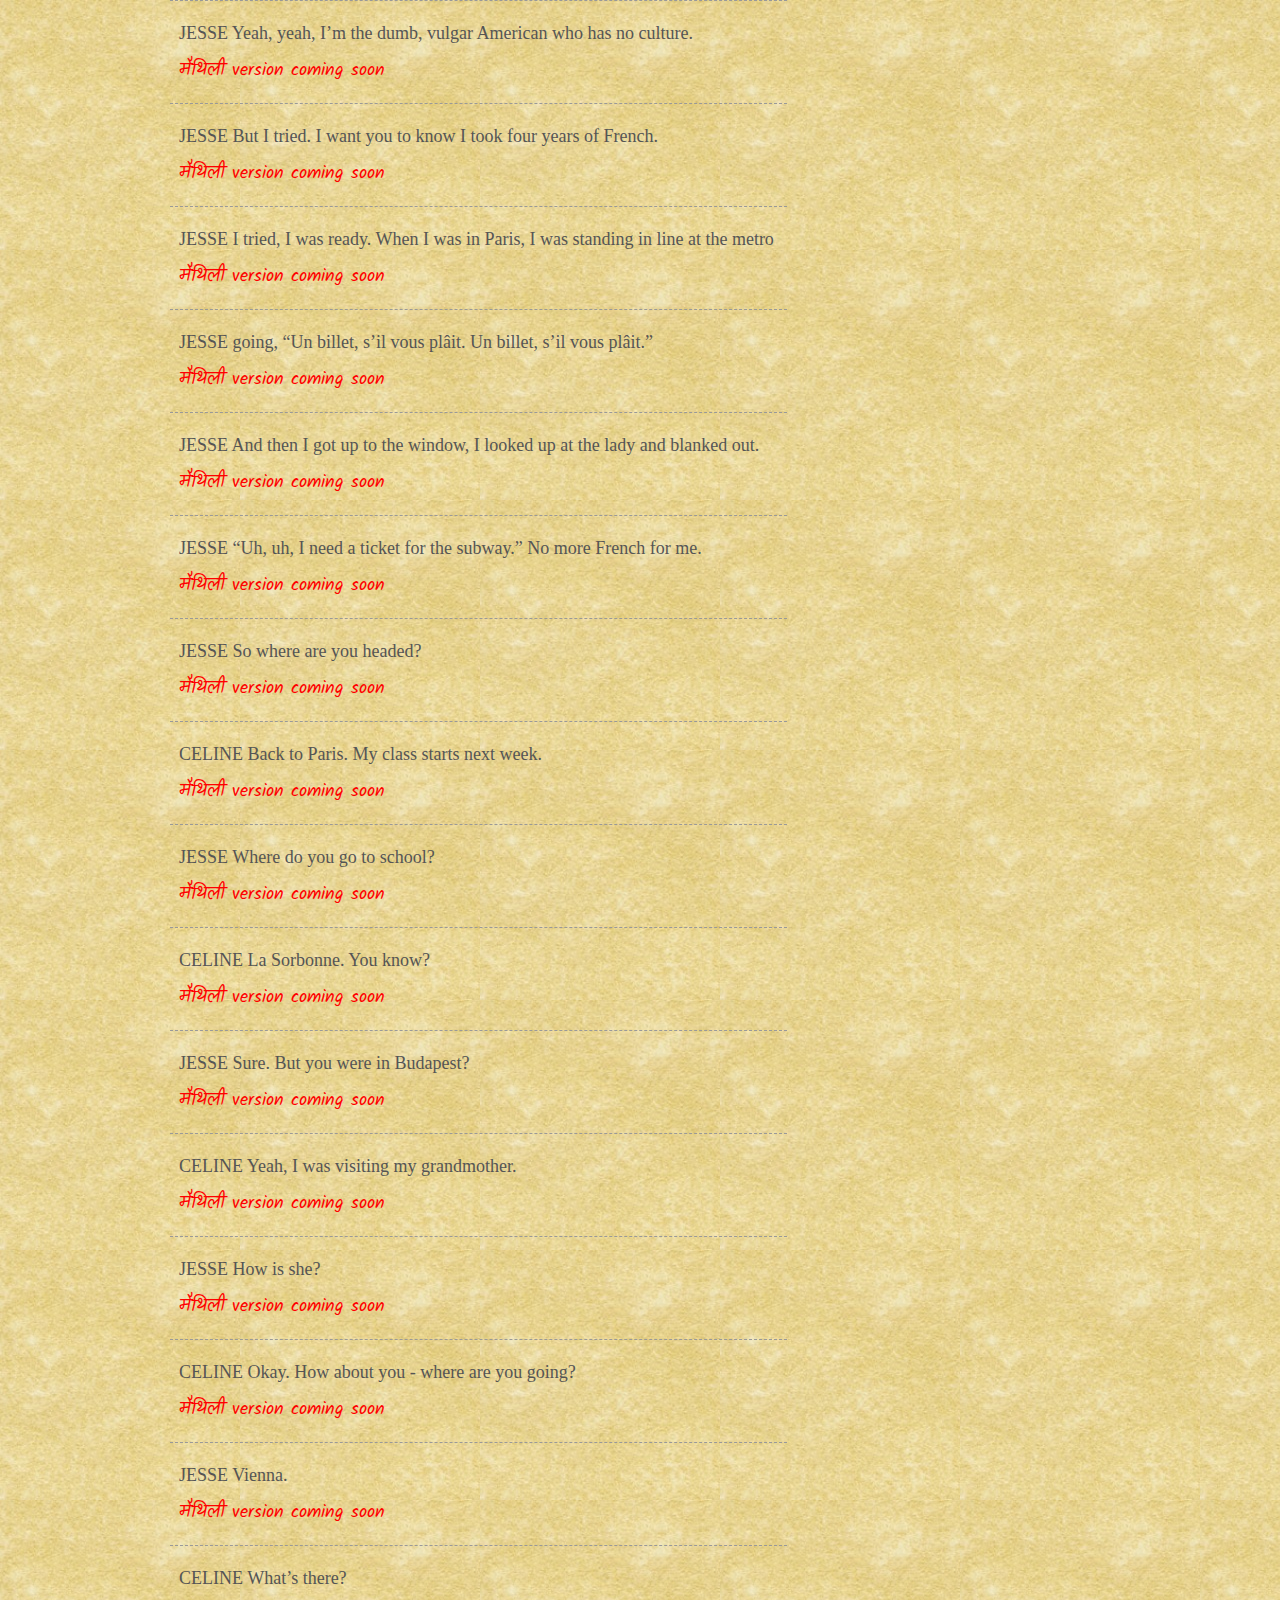
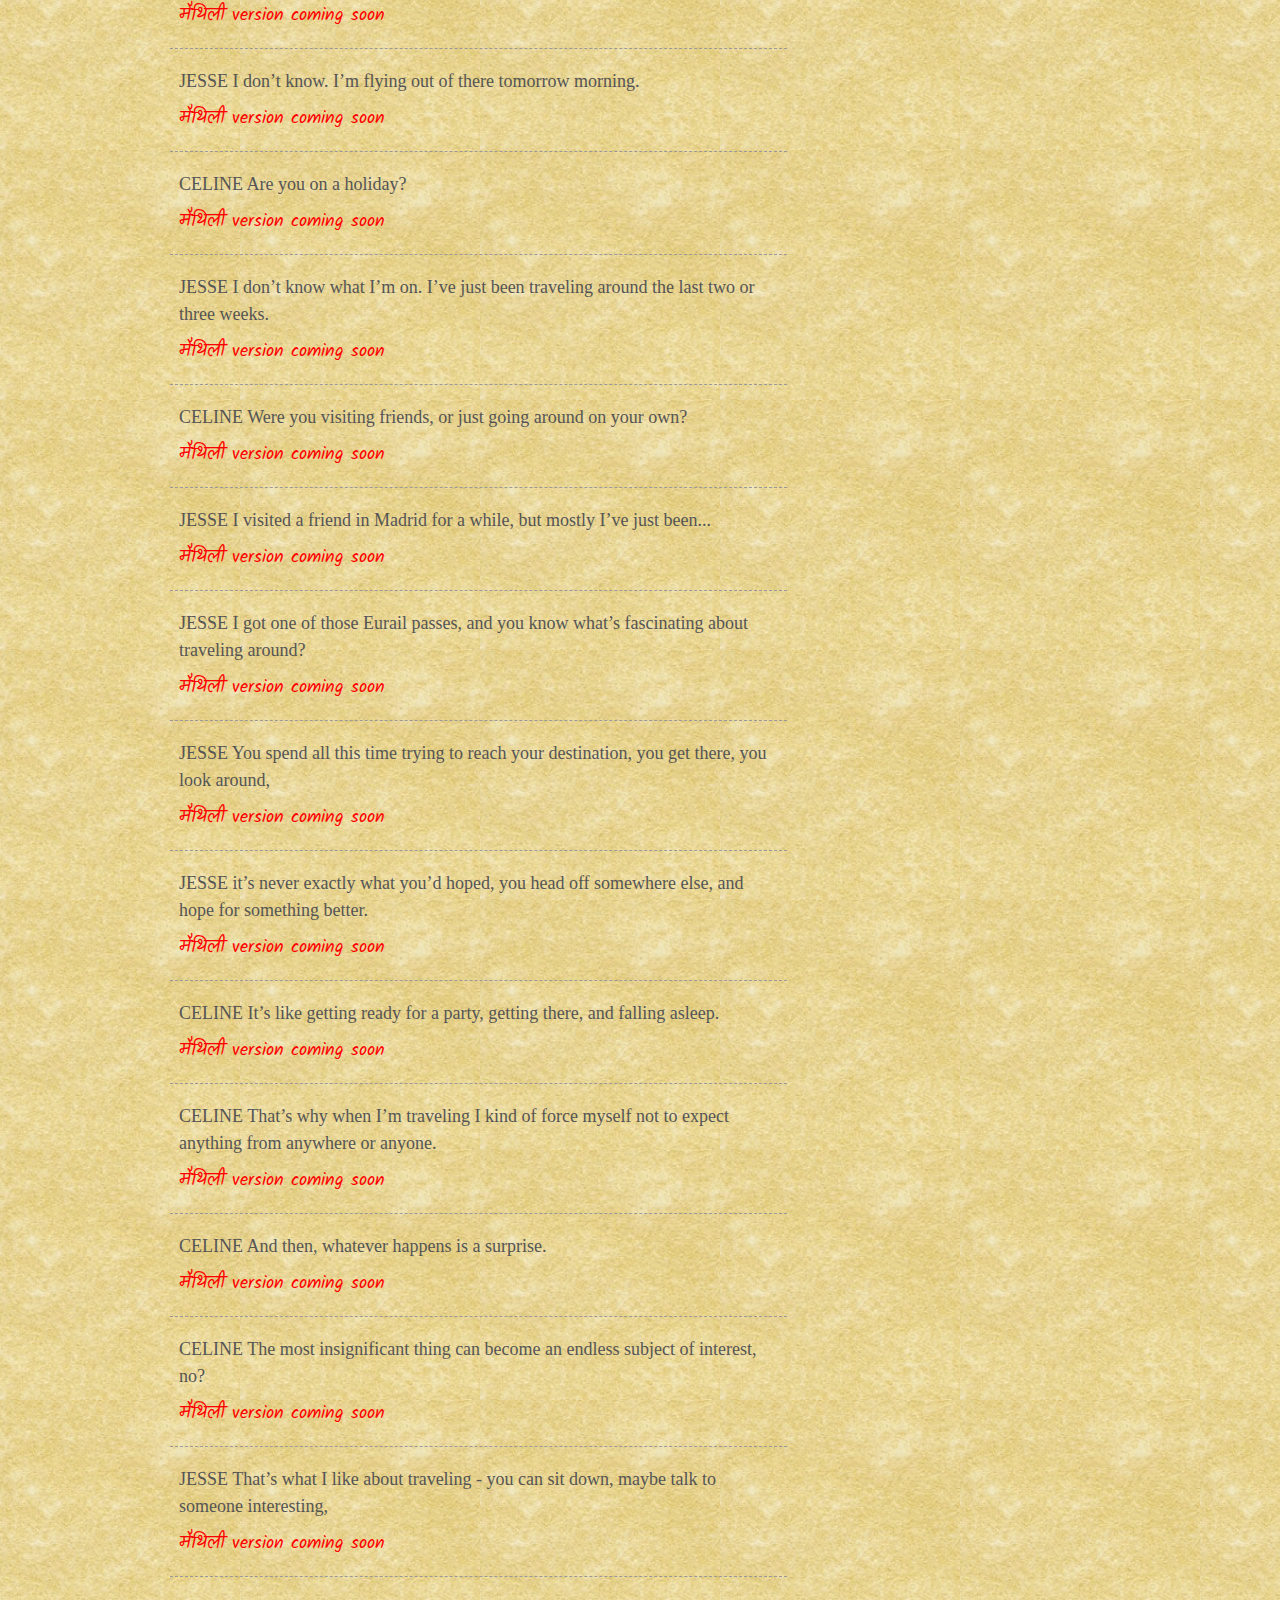
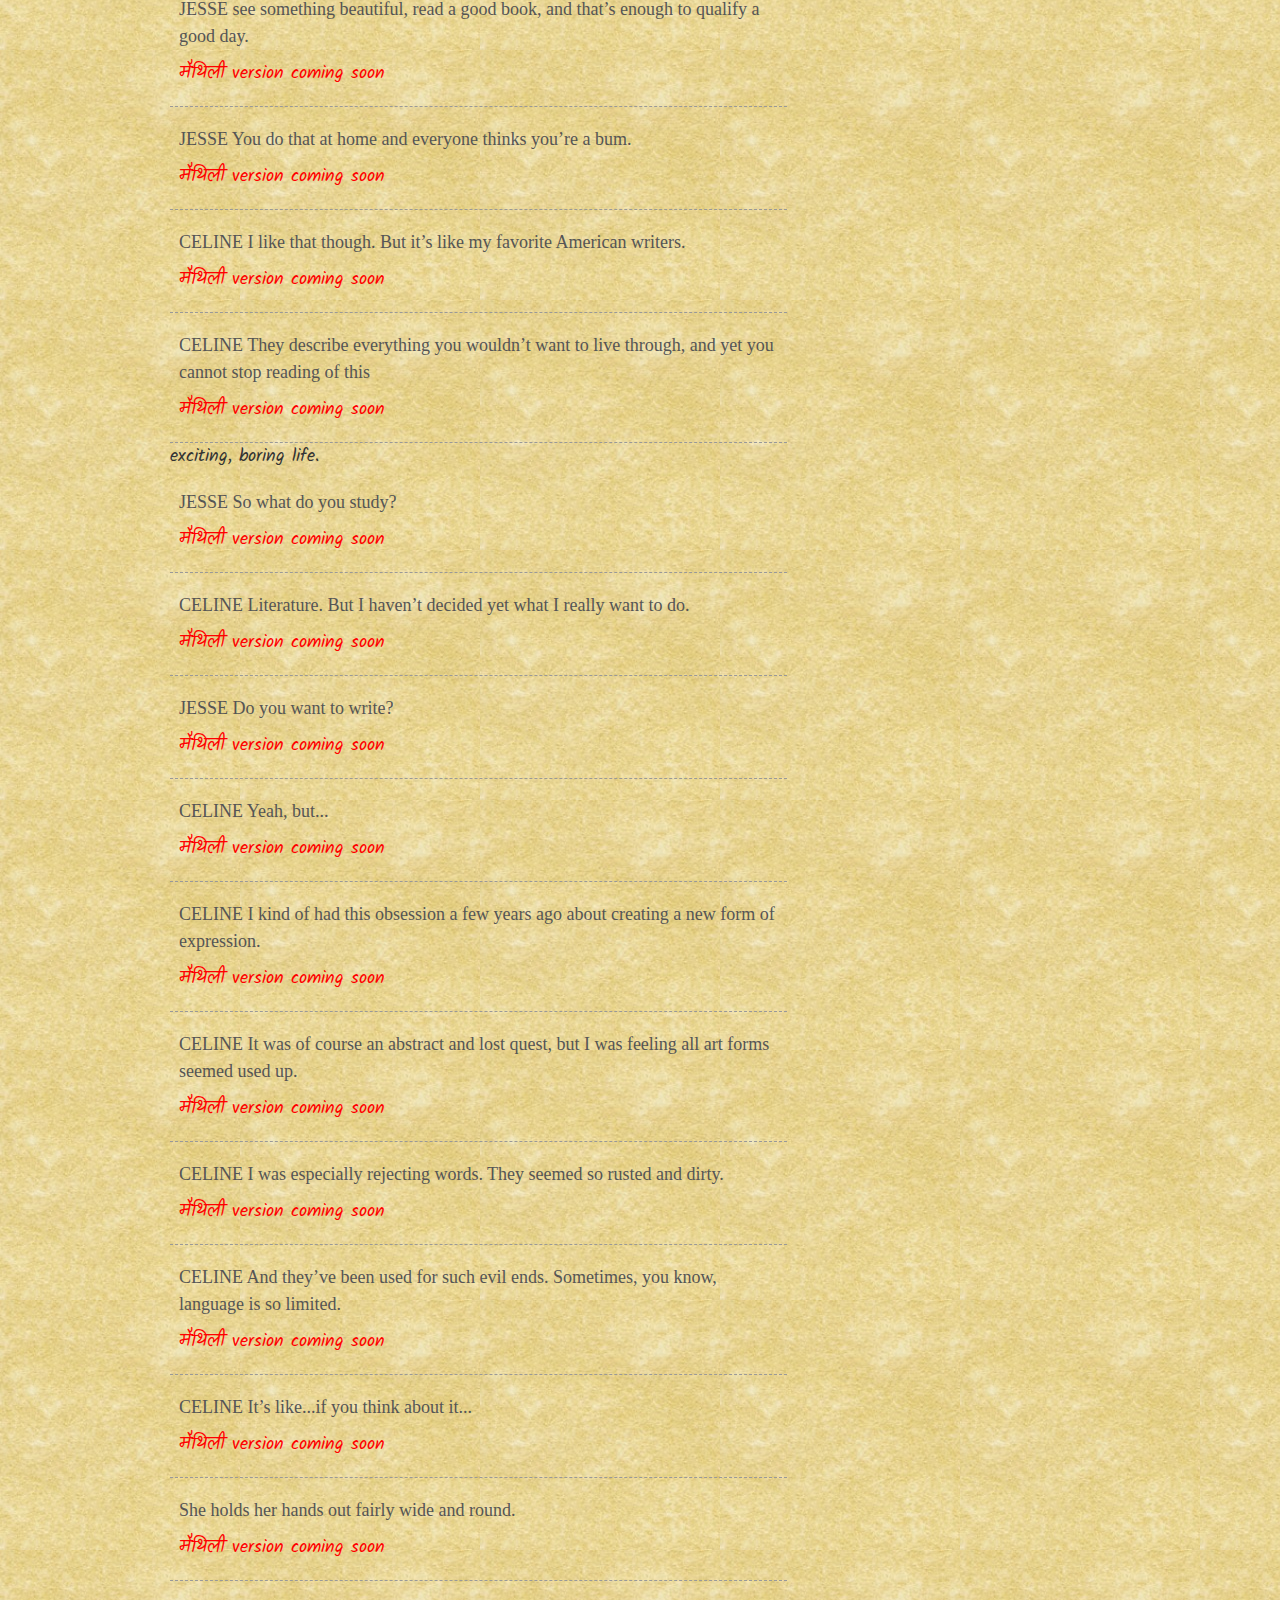
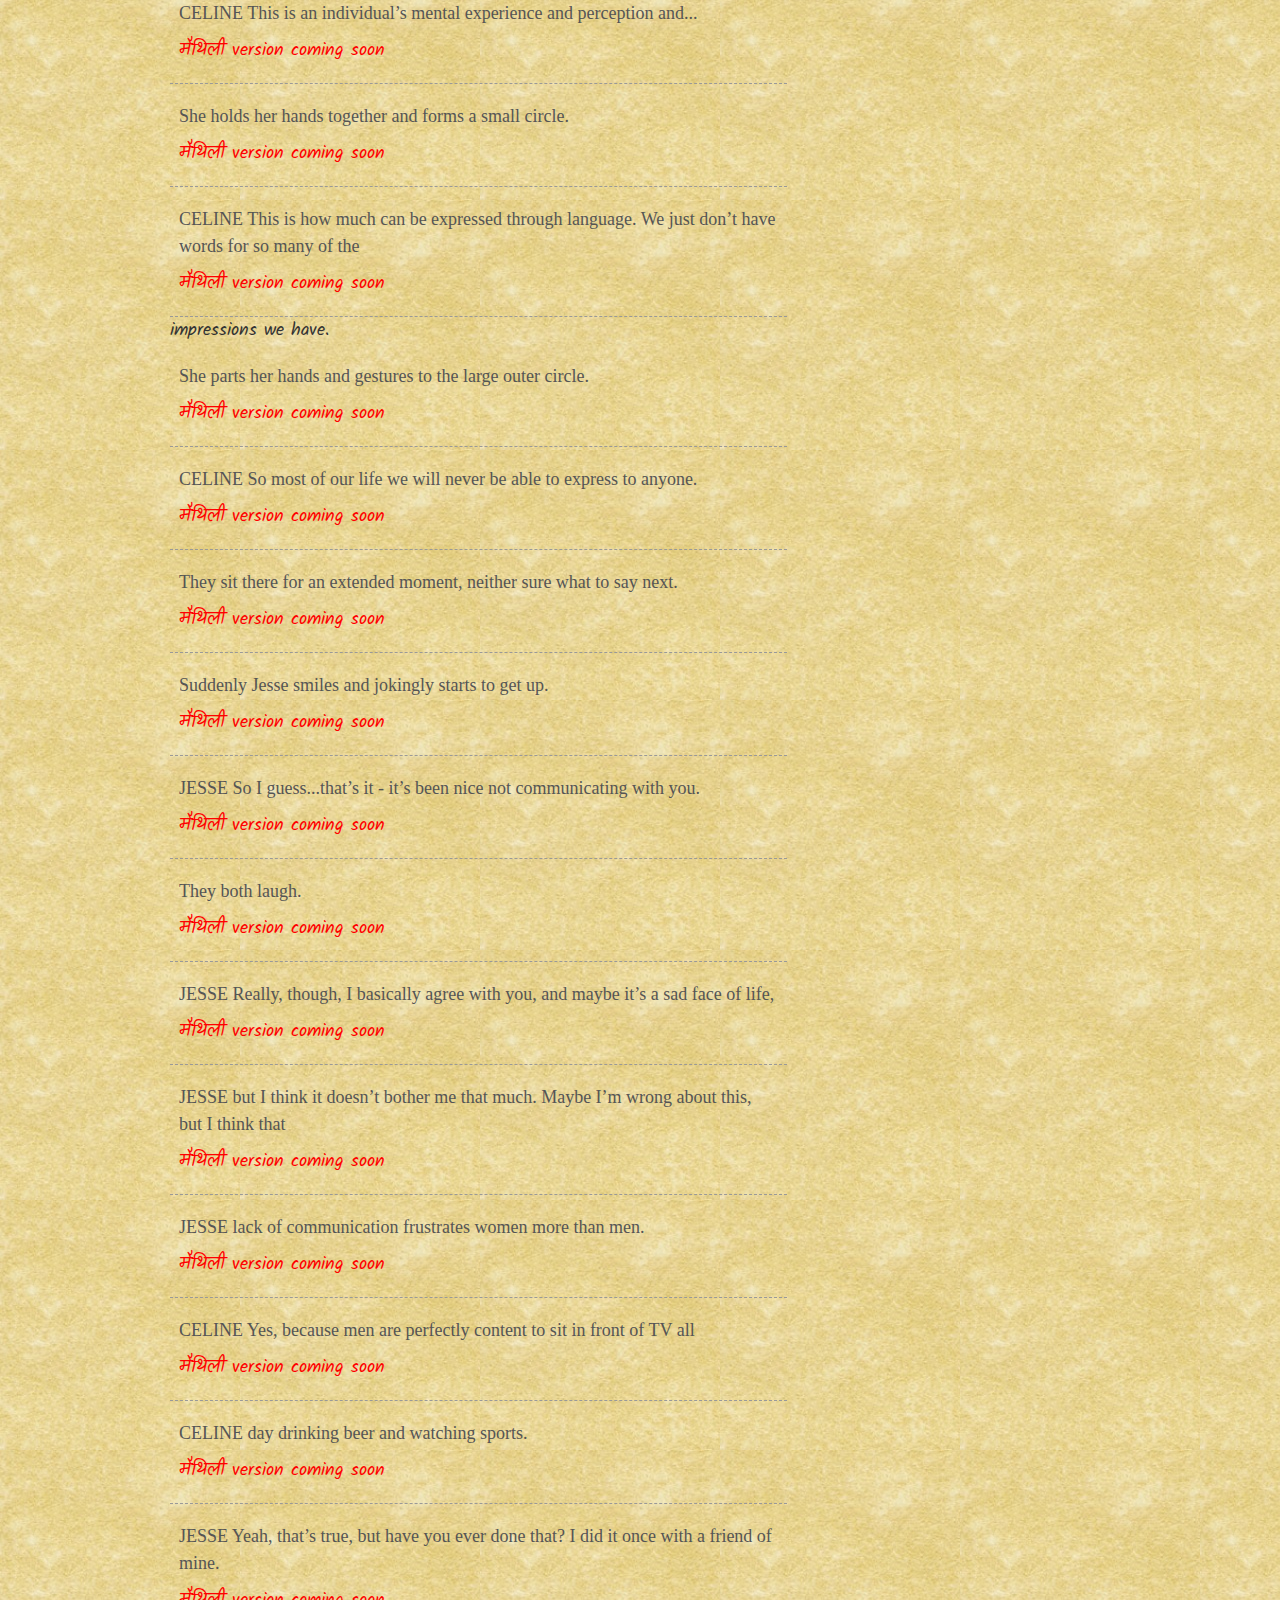
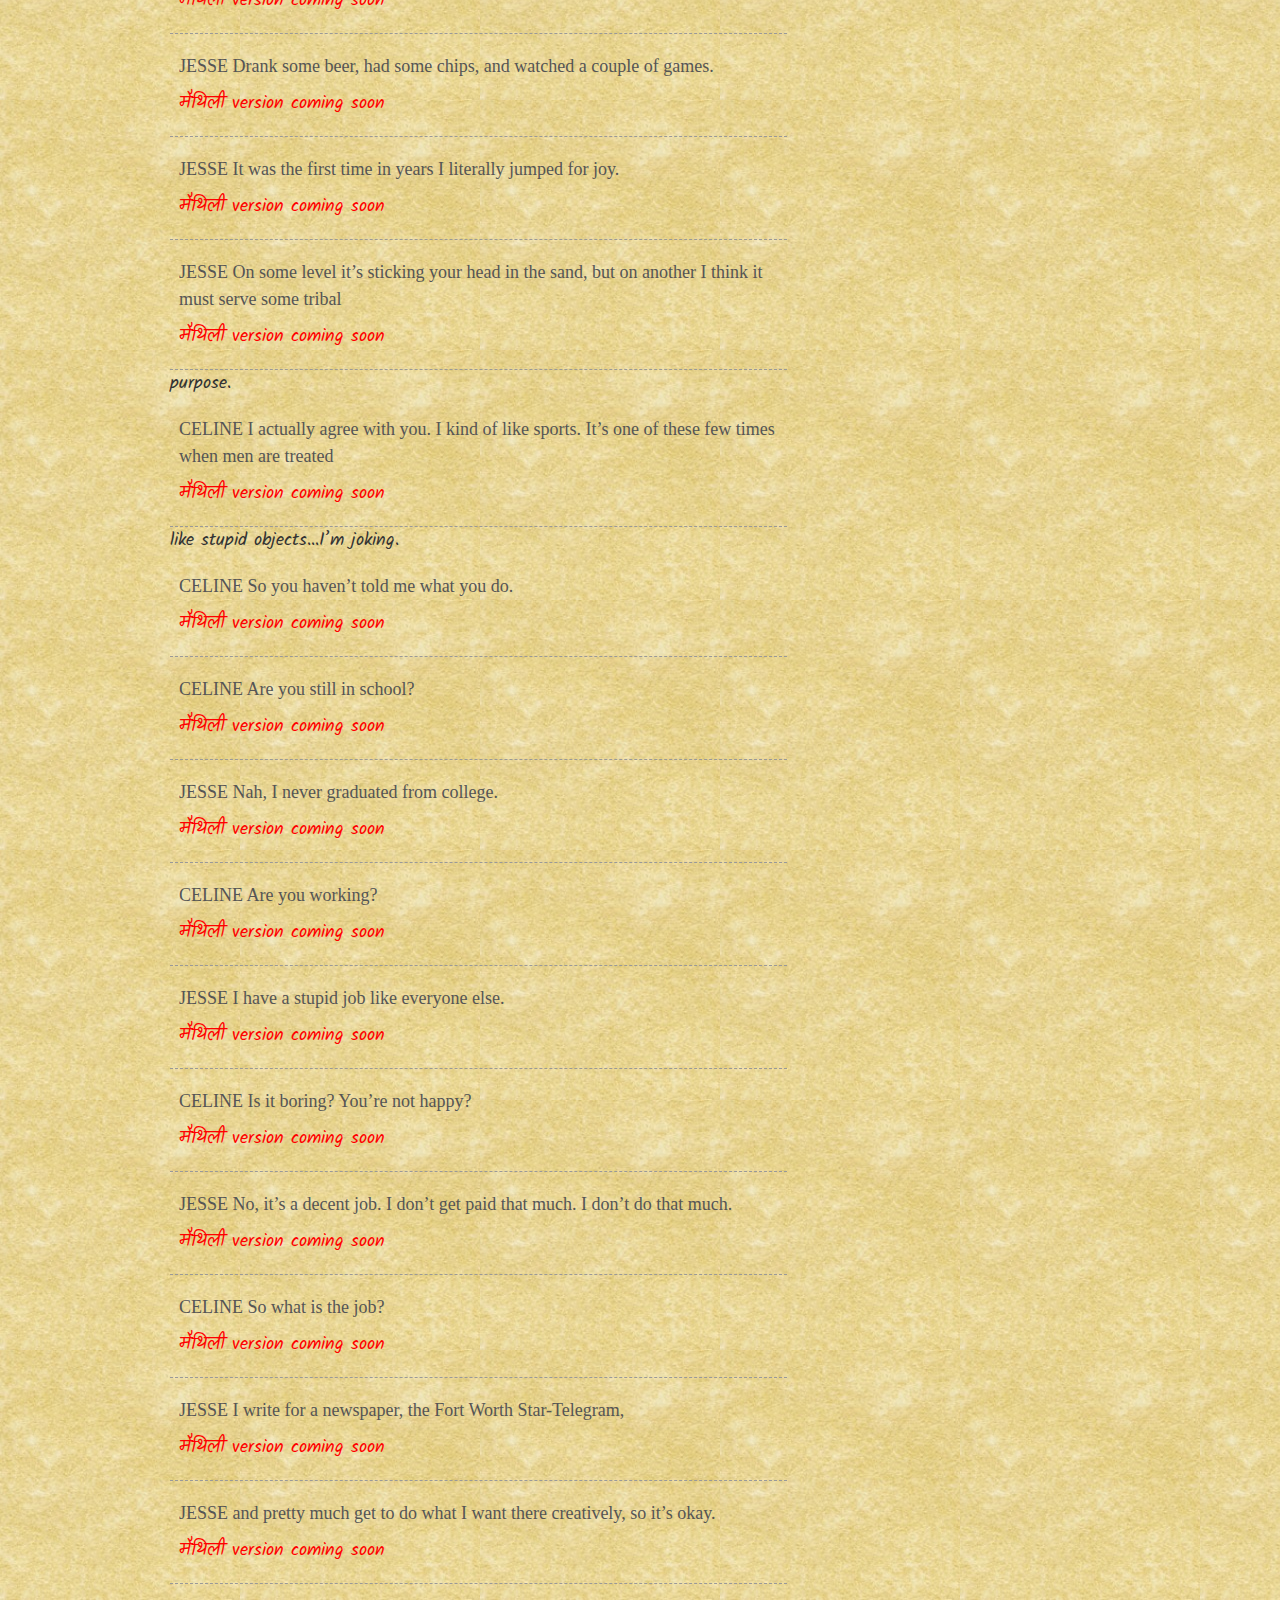
==== commit c1a82962: "17 Feb - himmat ko bhel aah ke" ====
--- a/index.html
+++ b/index.html
@@ -112,7 +112,14 @@
             <p class="lang-mai">HUSBAND आर की को रहल ची पिछला ३० मिनट सा। भगवन ल आपण मुह बंद राखू।</p>
             </div>
 
-            <div class="lang-pair"><p class="date"></p><p class="lang-eng">WIFE You shut up! How dare you tell me to shut up! <p class="lang-hin"></p><p class="lang-mai">मैथिली version coming soon</p></div>
+            <div class="lang-pair">
+            <p class="date"><a href="#/date/2016-02-17" id="/date/2016-02-17">17 Feb 2016</a></p>
+            <p class="lang-eng">WIFE You shut up! How dare you tell me to shut up! </p>
+            <p class="lang-hin"></p>
+            <p class="lang-mai">WIFE आह बंद रखु। हिम्मत कोन भेल आह के हमरा मुह बंद करबै के।</p>
+            </div>
+
+
             <div class="lang-pair"><p class="date"></p><p class="lang-eng">WIFE It’s the same damn thing all over again! I can’t believe --<p class="lang-hin"></p><p class="lang-mai">मैथिली version coming soon</p></div>
             <div class="lang-pair"><p class="date"></p><p class="lang-eng">HUSBAND I said shut up! I’m putting down my newspaper and telling you to shut up.<p class="lang-hin"></p><p class="lang-mai">मैथिली version coming soon</p></div>
             <div class="lang-pair"><p class="date"></p><p class="lang-eng">Celine suddenly gets up, grabs her bag, and starts looking for another seat. <p class="lang-hin"></p><p class="lang-mai">मैथिली version coming soon</p></div>
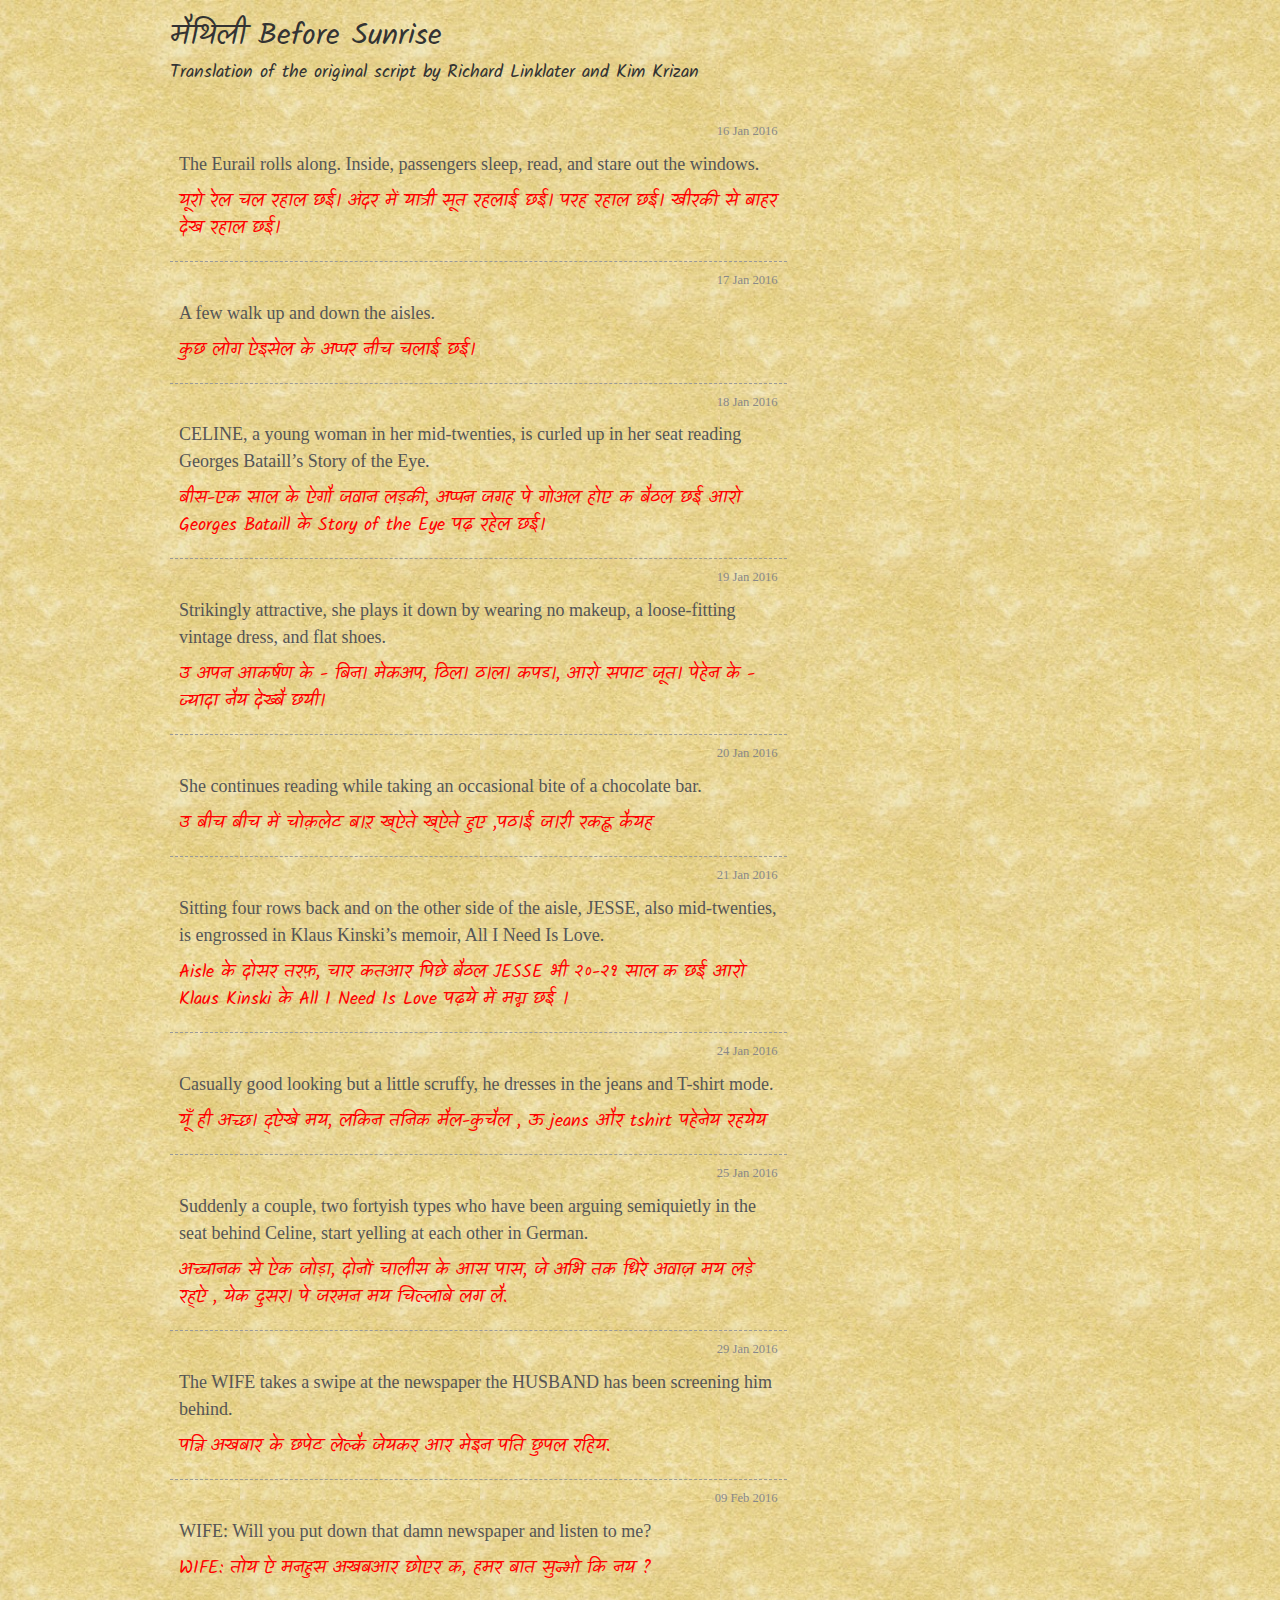
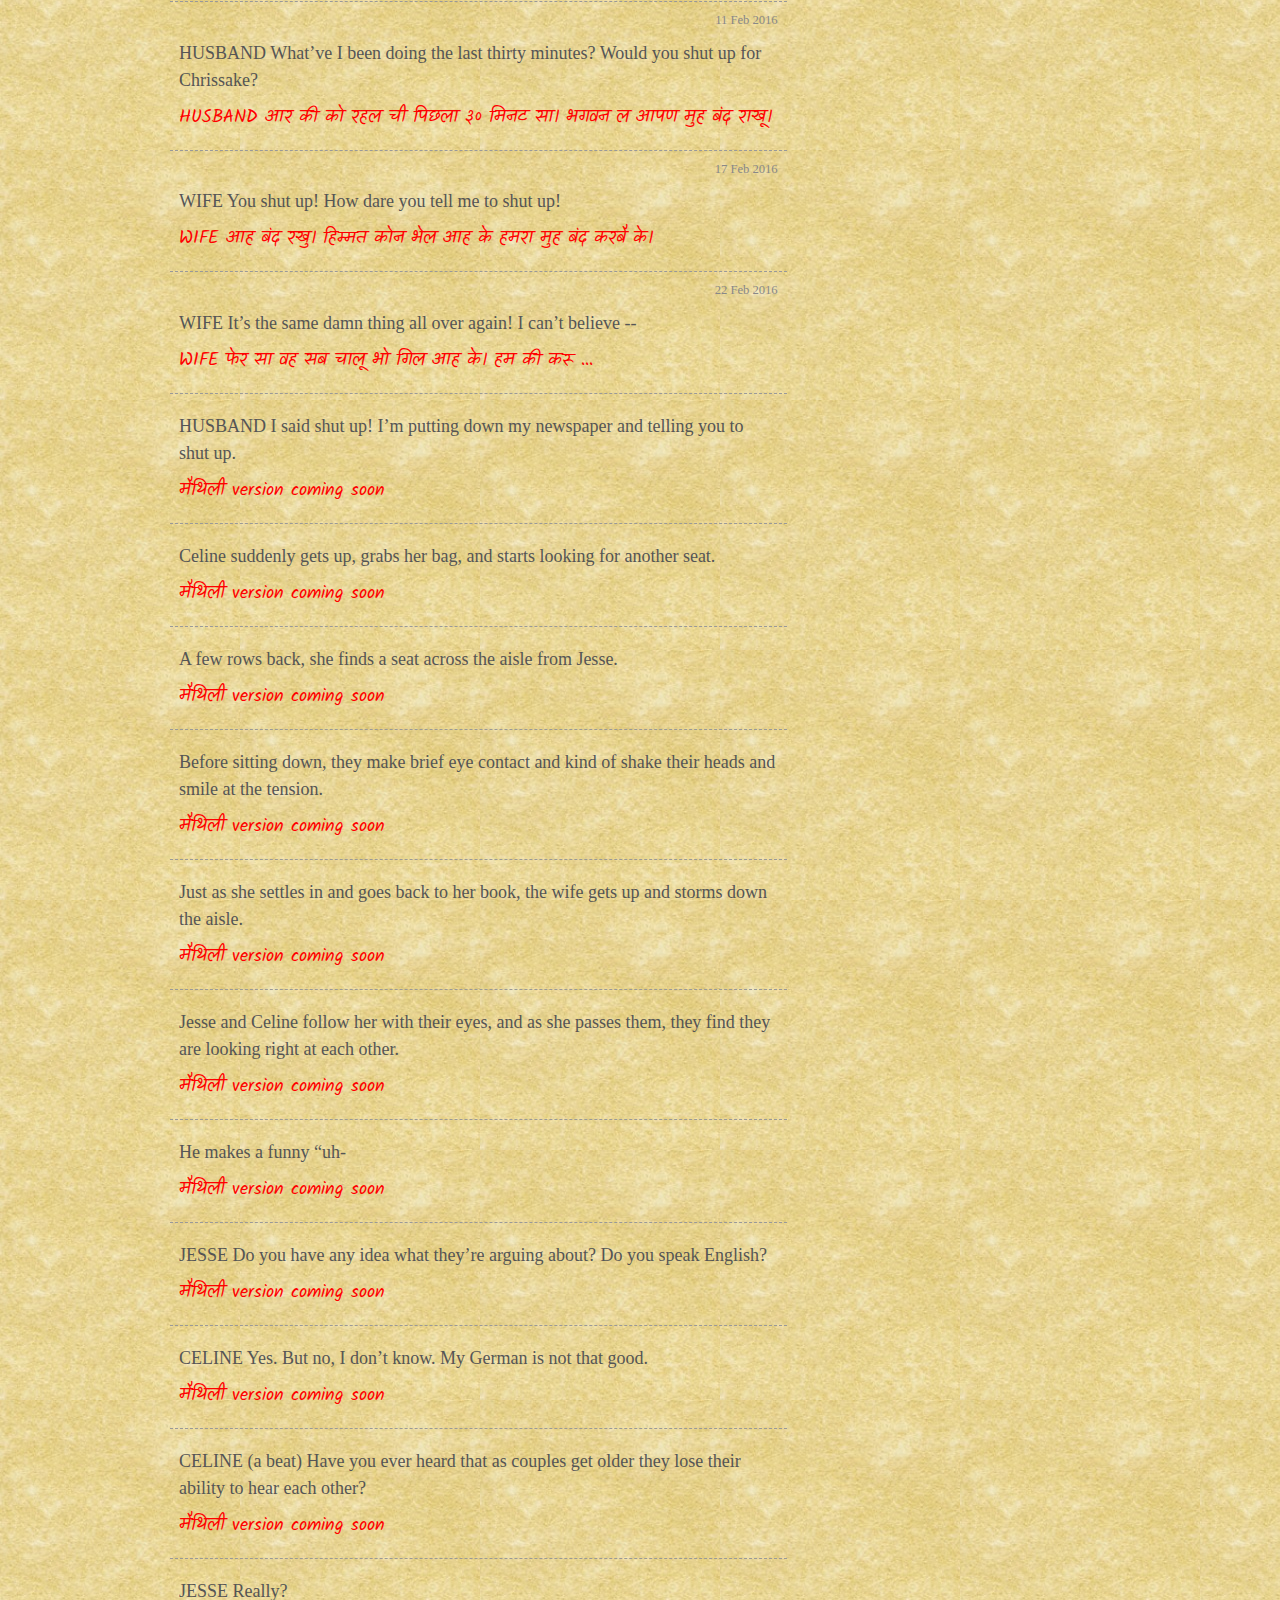
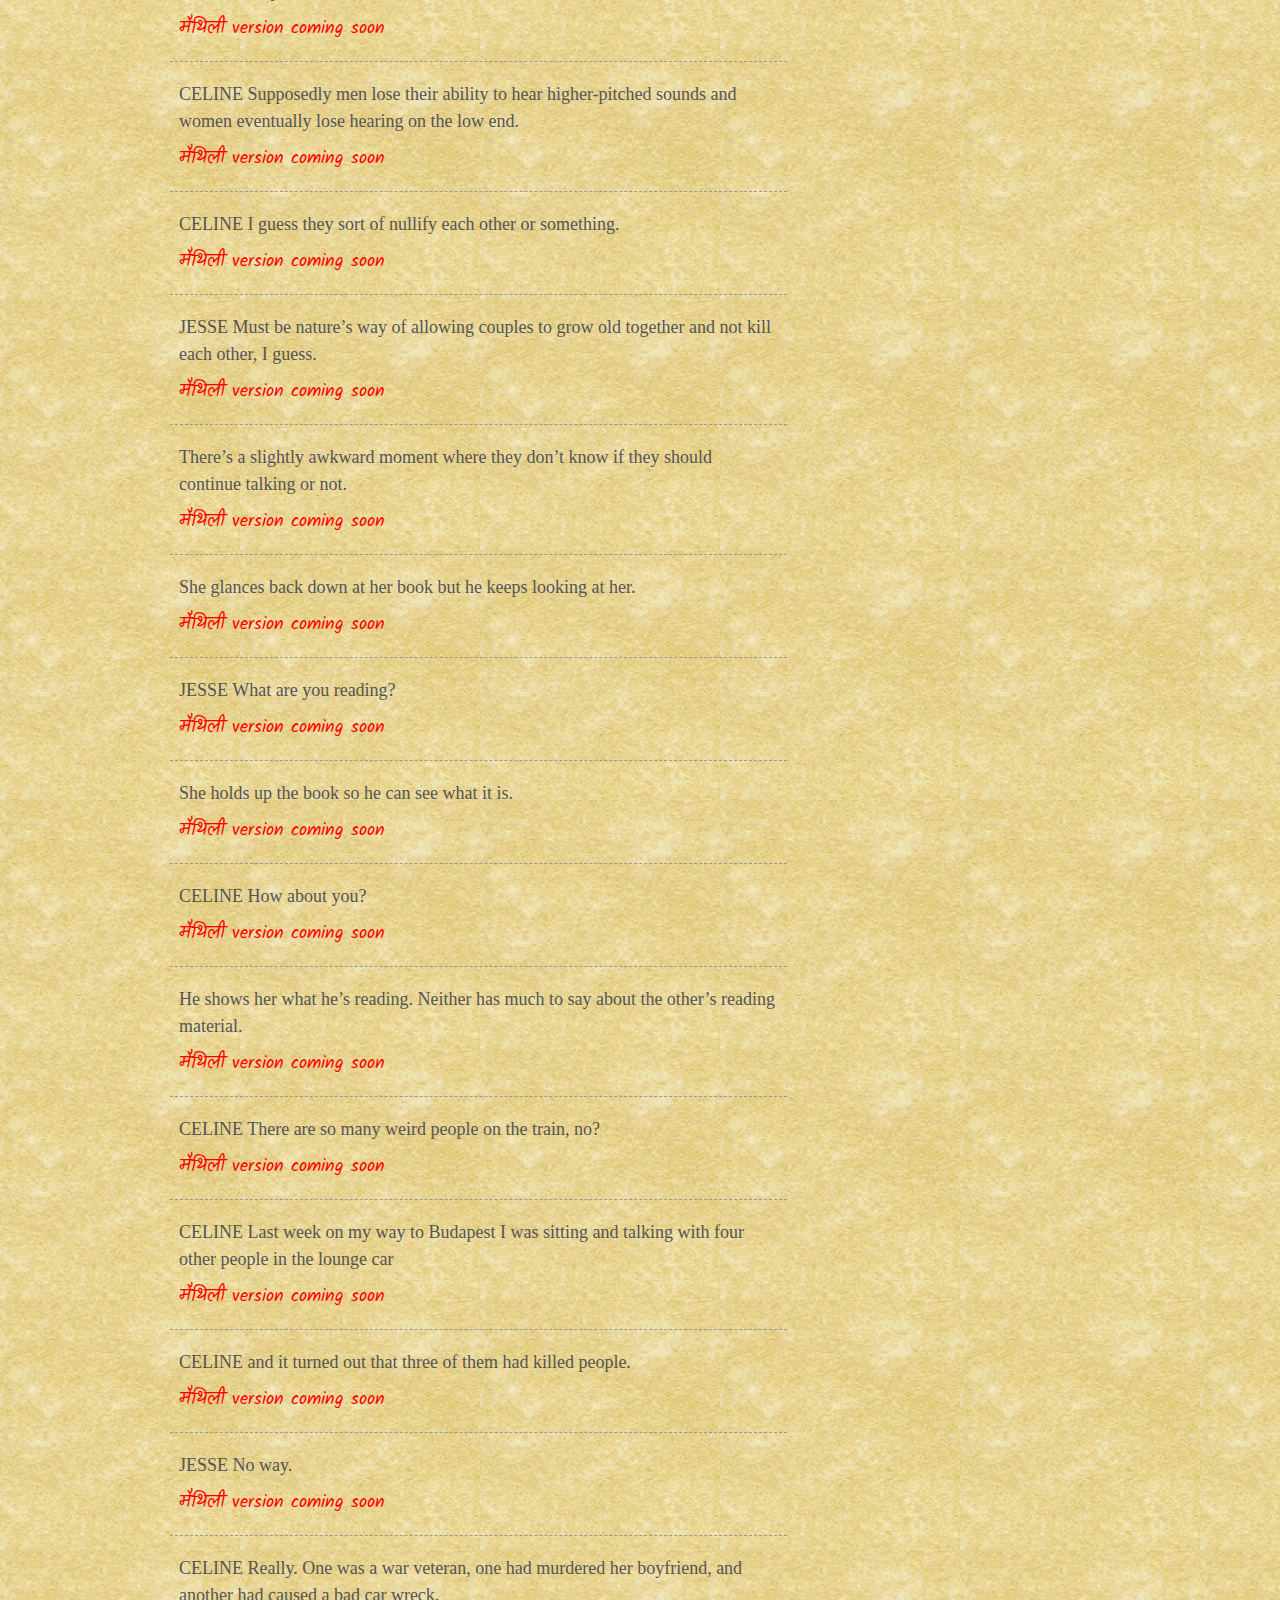
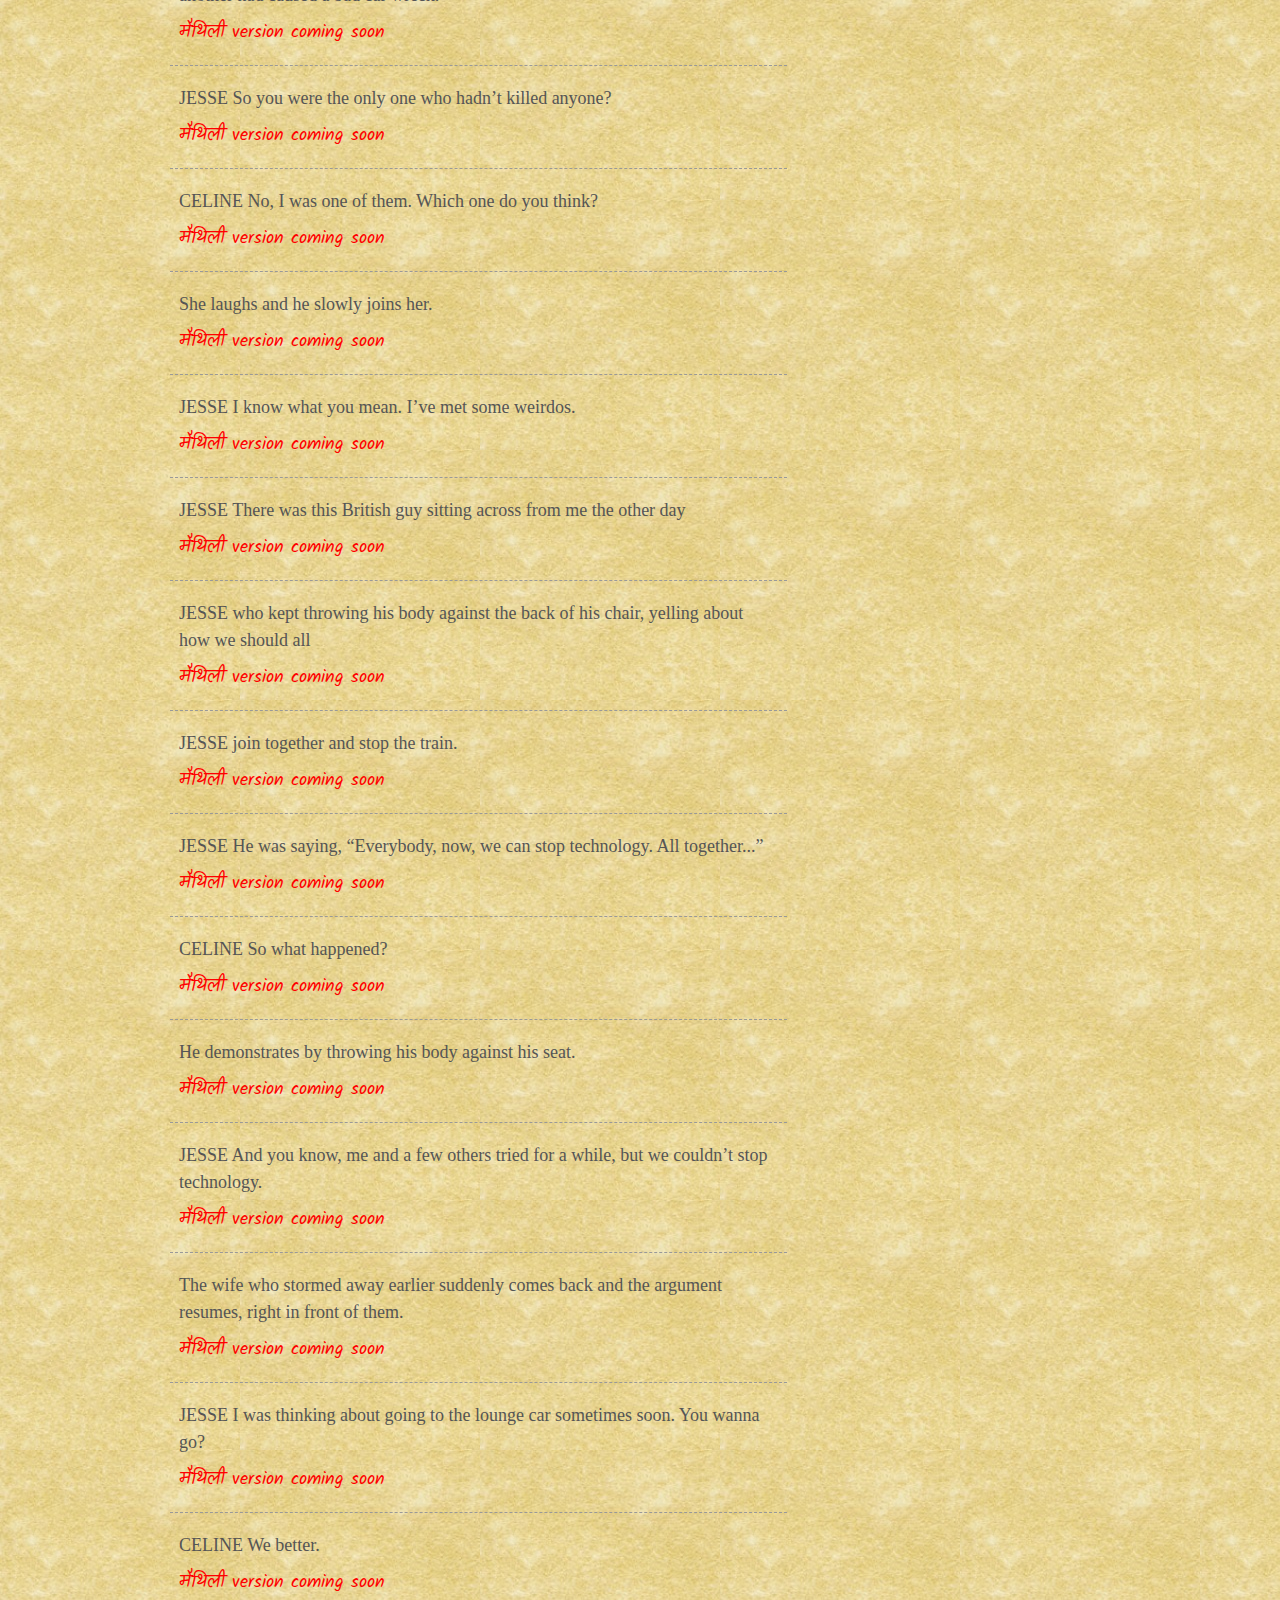
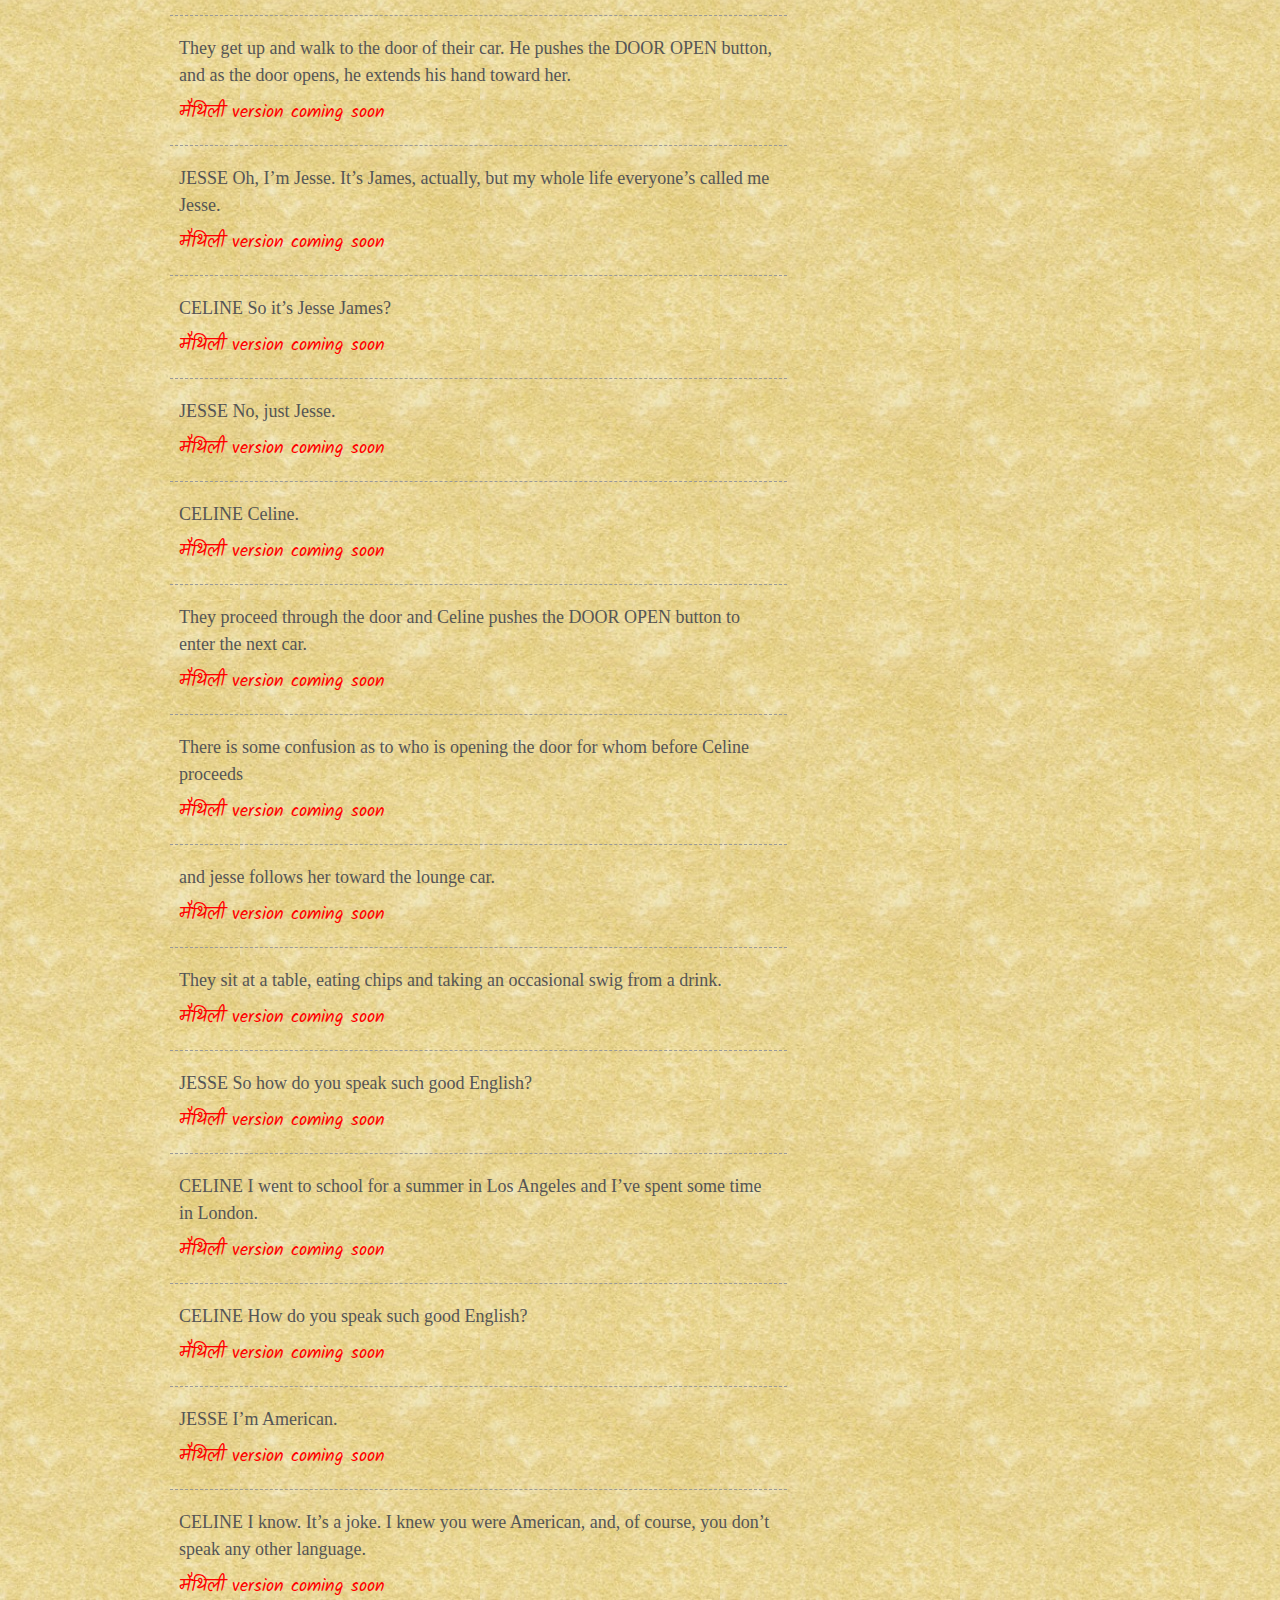
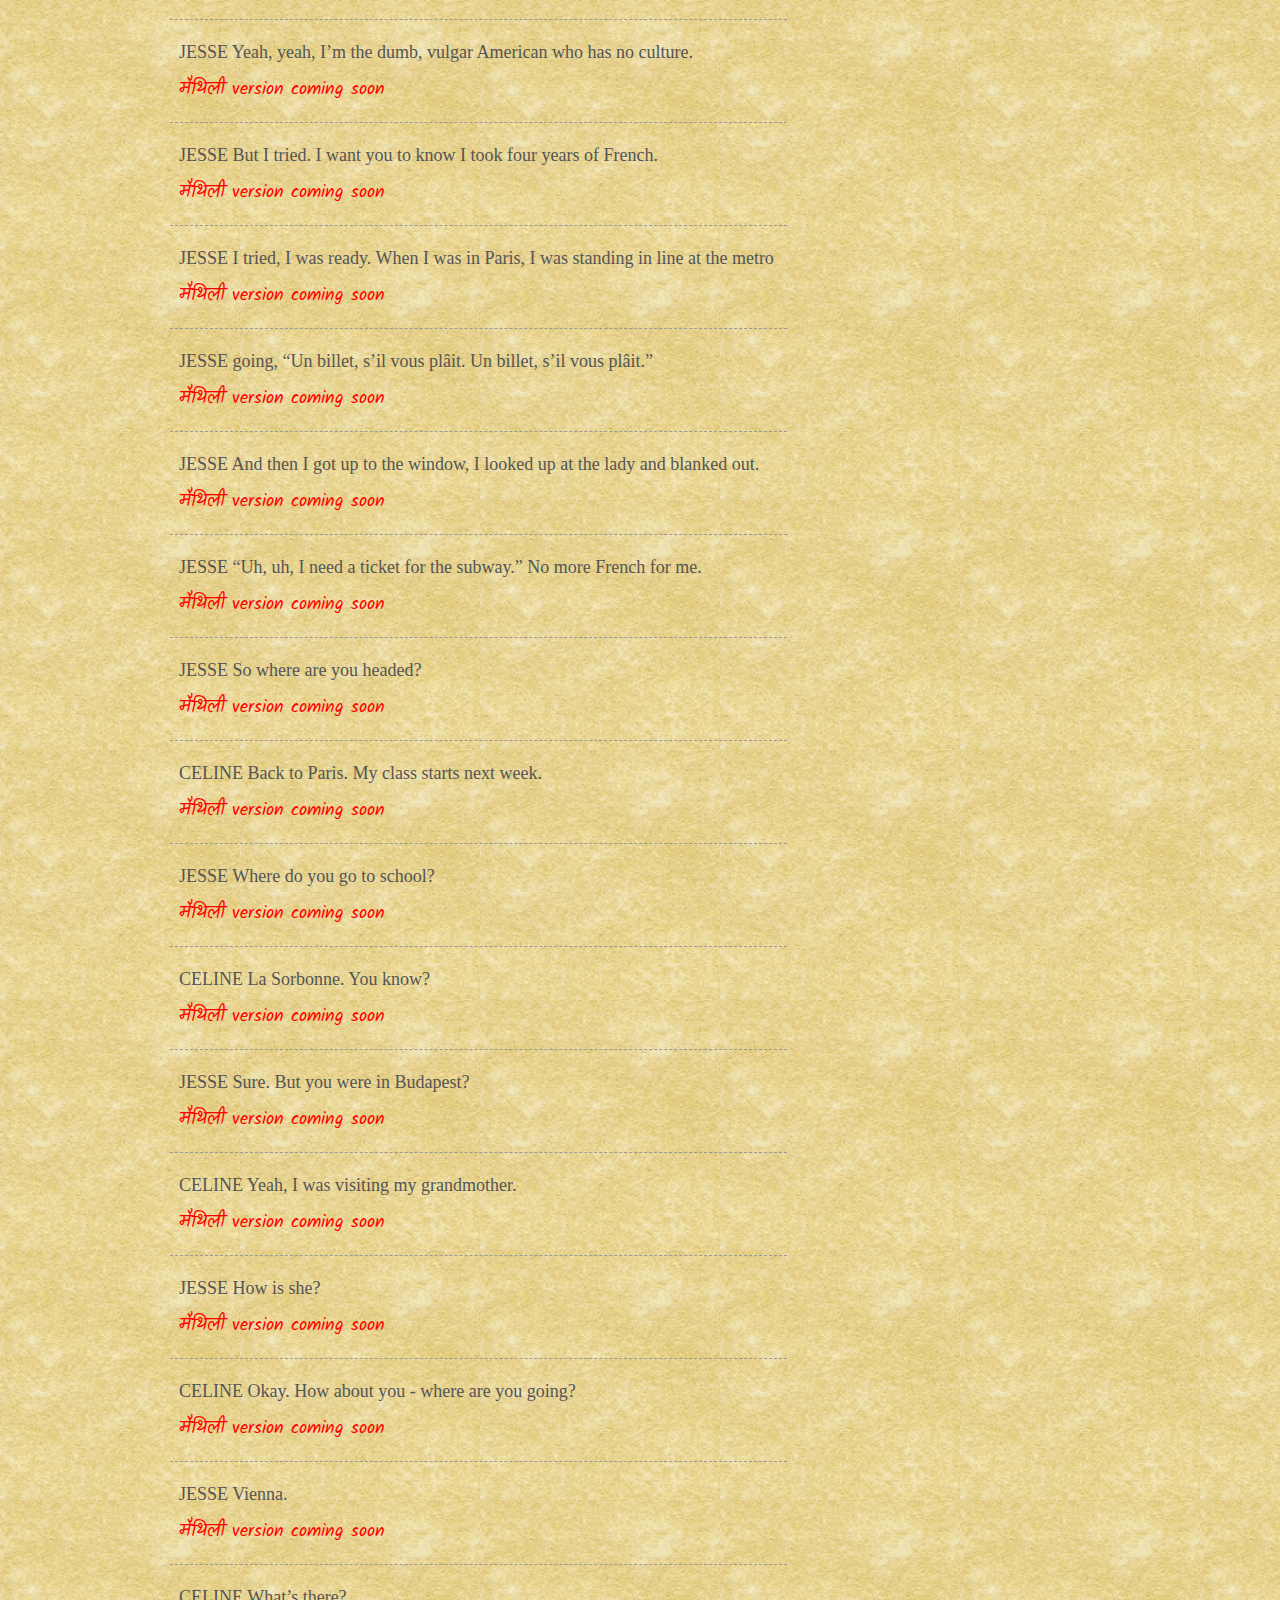
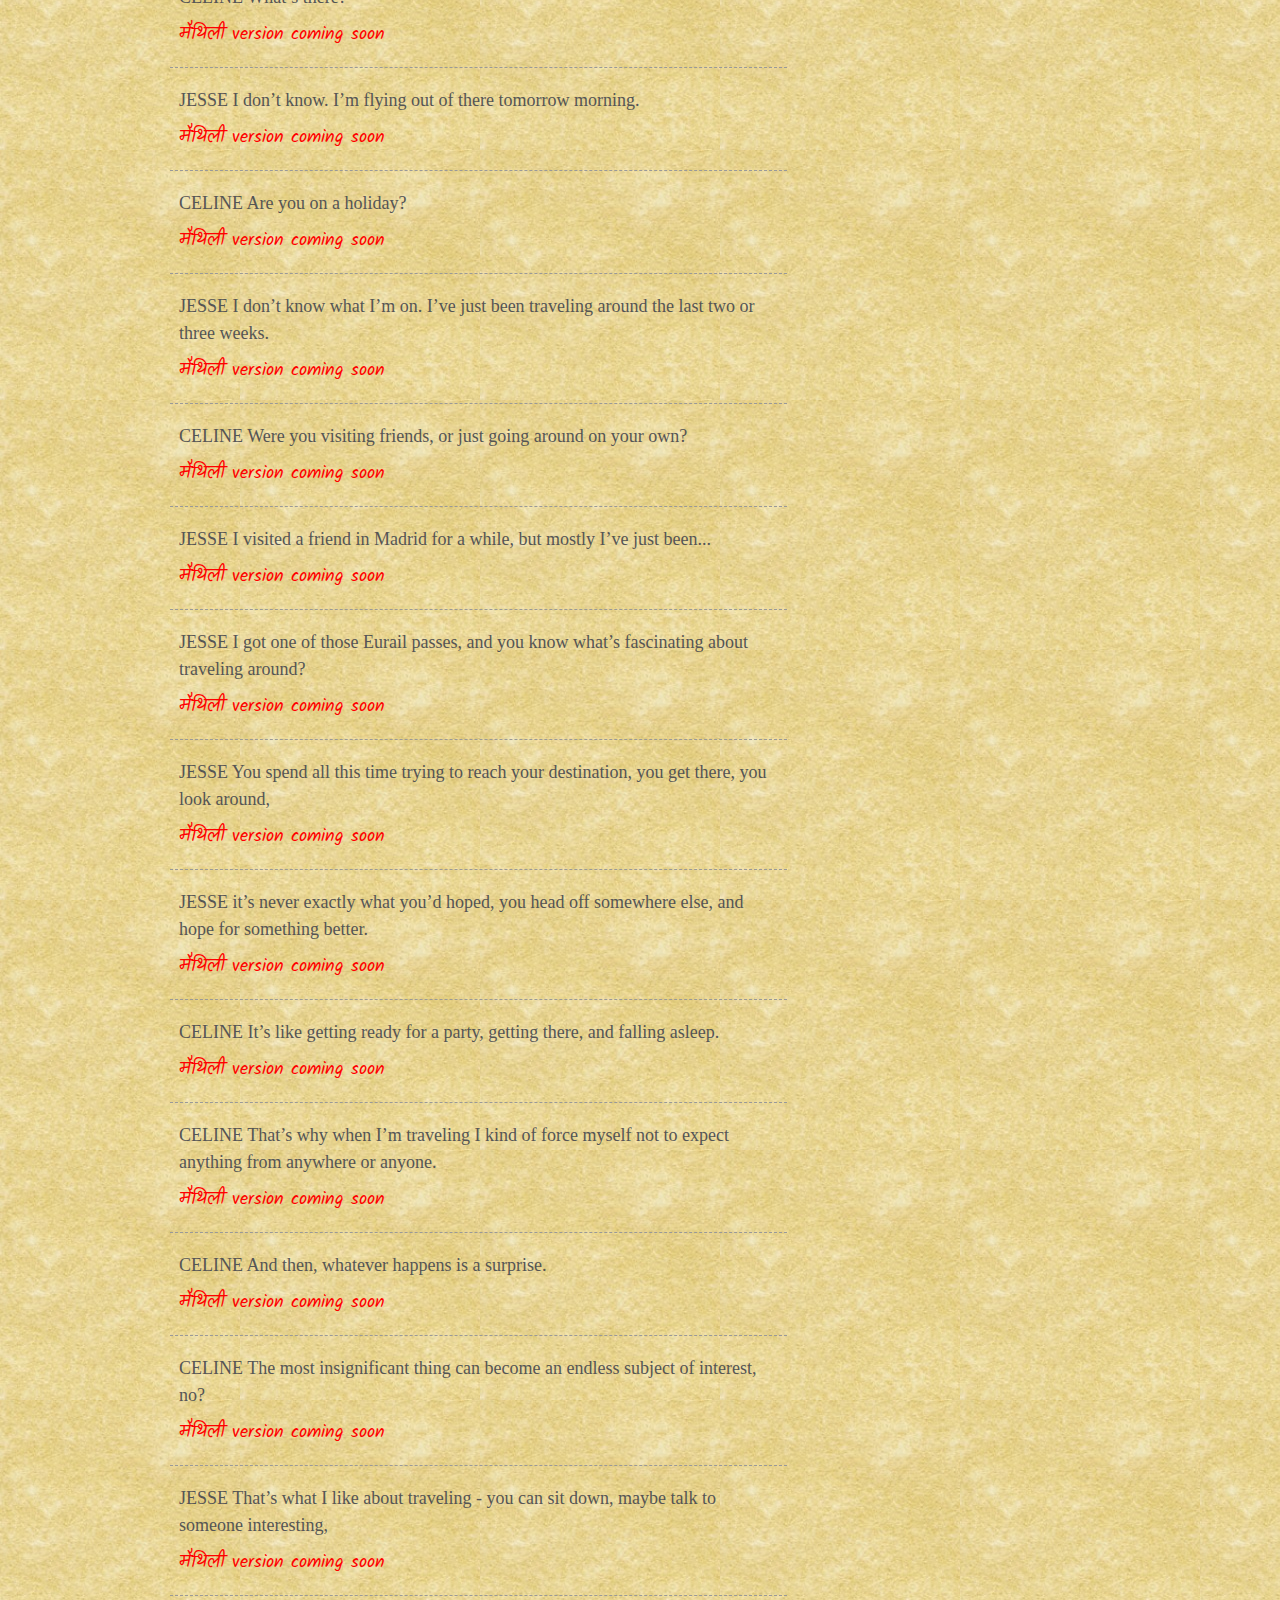
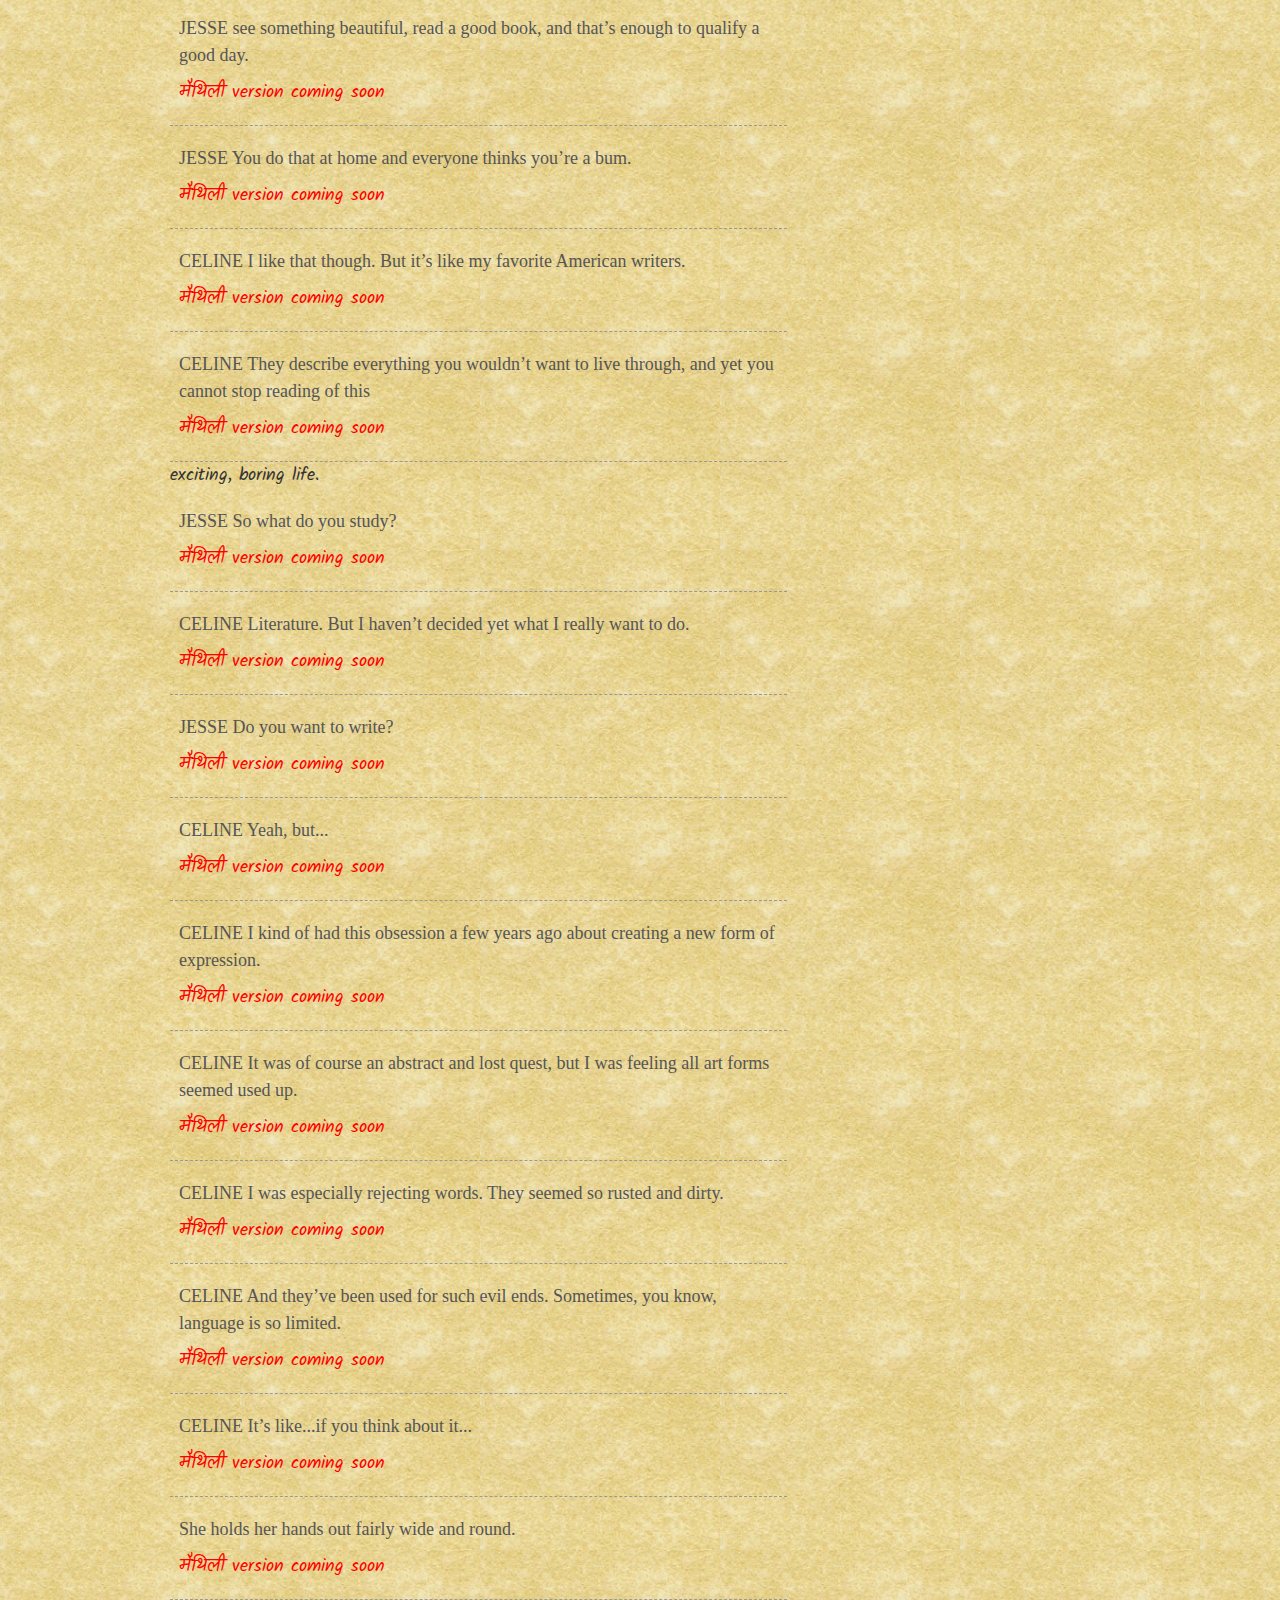
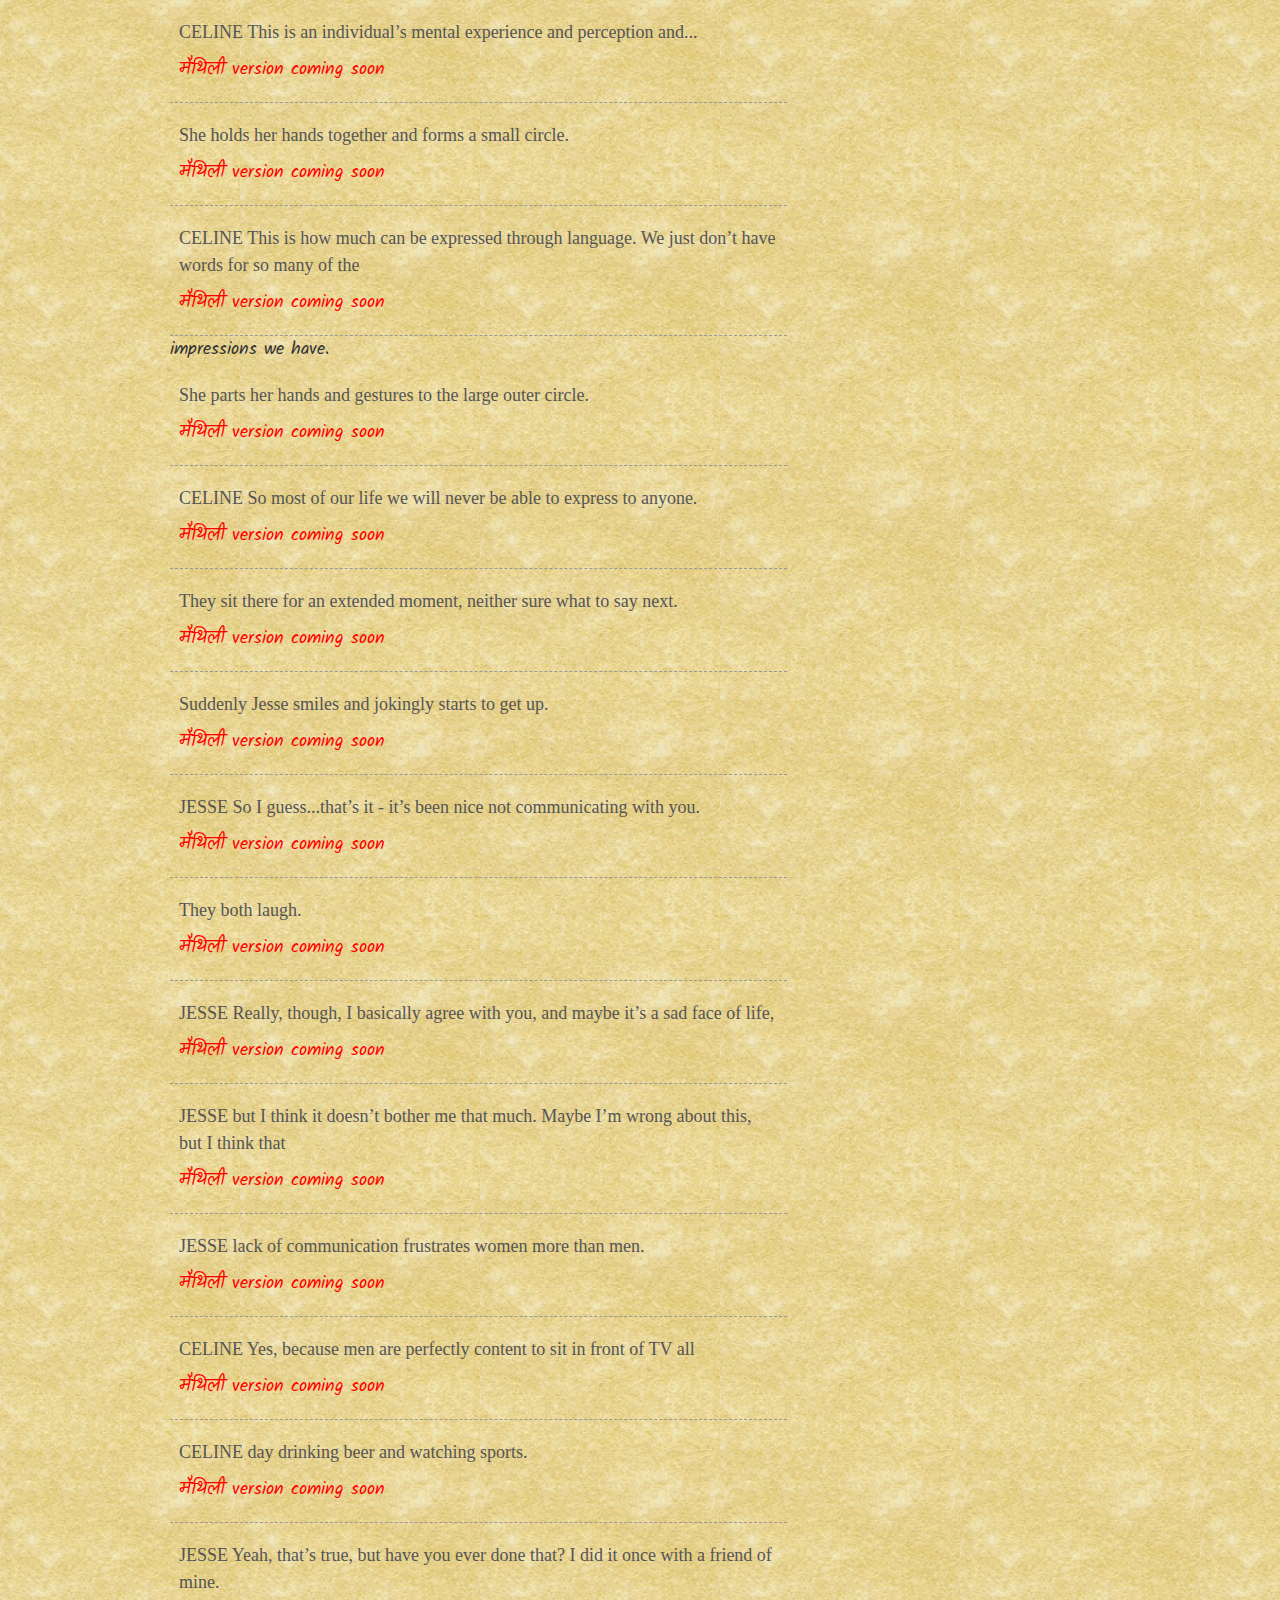
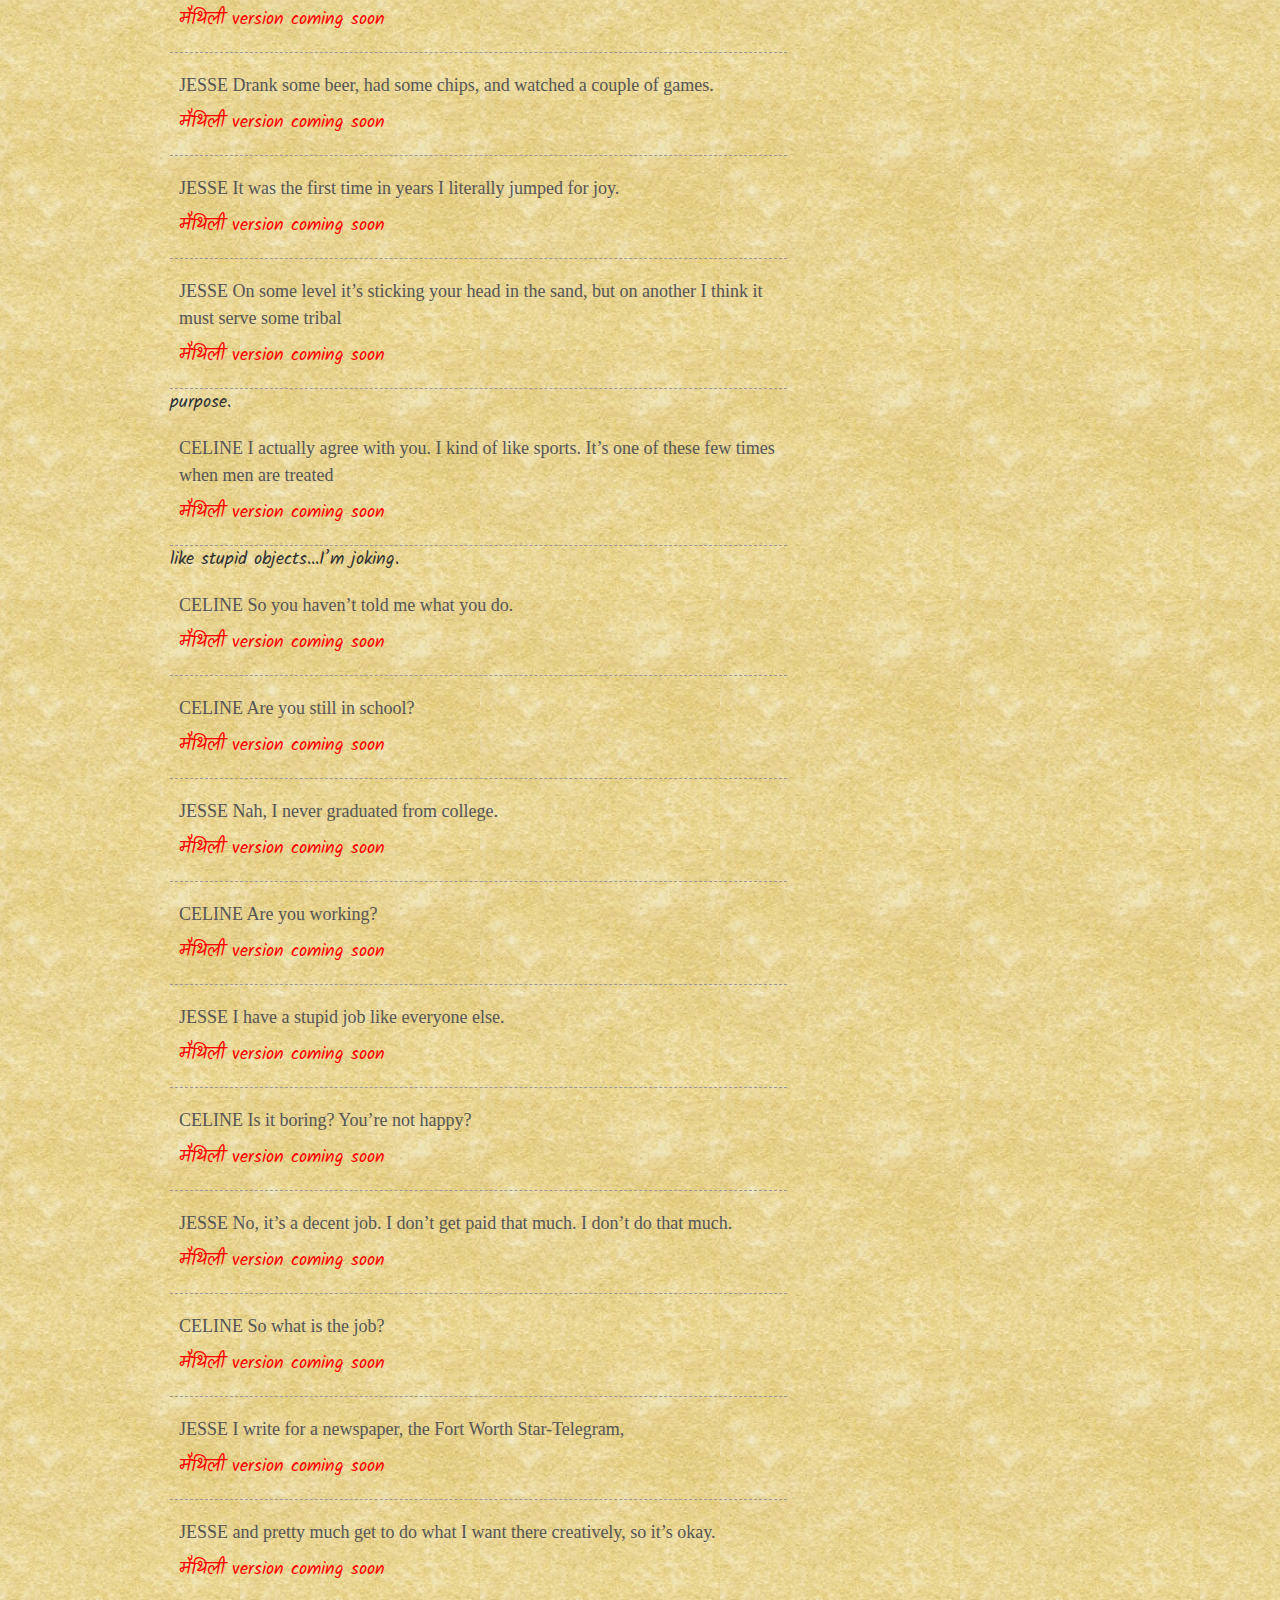
==== commit fe704942: "22 Feb - pher sa, bho gil, hum ki karu" ====
--- a/index.html
+++ b/index.html
@@ -120,7 +120,13 @@
             </div>
 
 
-            <div class="lang-pair"><p class="date"></p><p class="lang-eng">WIFE It’s the same damn thing all over again! I can’t believe --<p class="lang-hin"></p><p class="lang-mai">मैथिली version coming soon</p></div>
+            <div class="lang-pair">
+            <p class="date"><a href="#/date/2016-02-22" id="/date/2016-02-22">22 Feb 2016</a></p>
+            <p class="lang-eng">WIFE It’s the same damn thing all over again! I can’t believe --</p>
+            <p class="lang-hin"></p>
+            <p class="lang-mai">WIFE फेर सा वह सब चालू भो गिल आह के। हम की करू ... </p>
+            </div>
+
             <div class="lang-pair"><p class="date"></p><p class="lang-eng">HUSBAND I said shut up! I’m putting down my newspaper and telling you to shut up.<p class="lang-hin"></p><p class="lang-mai">मैथिली version coming soon</p></div>
             <div class="lang-pair"><p class="date"></p><p class="lang-eng">Celine suddenly gets up, grabs her bag, and starts looking for another seat. <p class="lang-hin"></p><p class="lang-mai">मैथिली version coming soon</p></div>
             <div class="lang-pair"><p class="date"></p><p class="lang-eng">A few rows back, she finds a seat across the aisle from Jesse. <p class="lang-hin"></p><p class="lang-mai">मैथिली version coming soon</p></div>
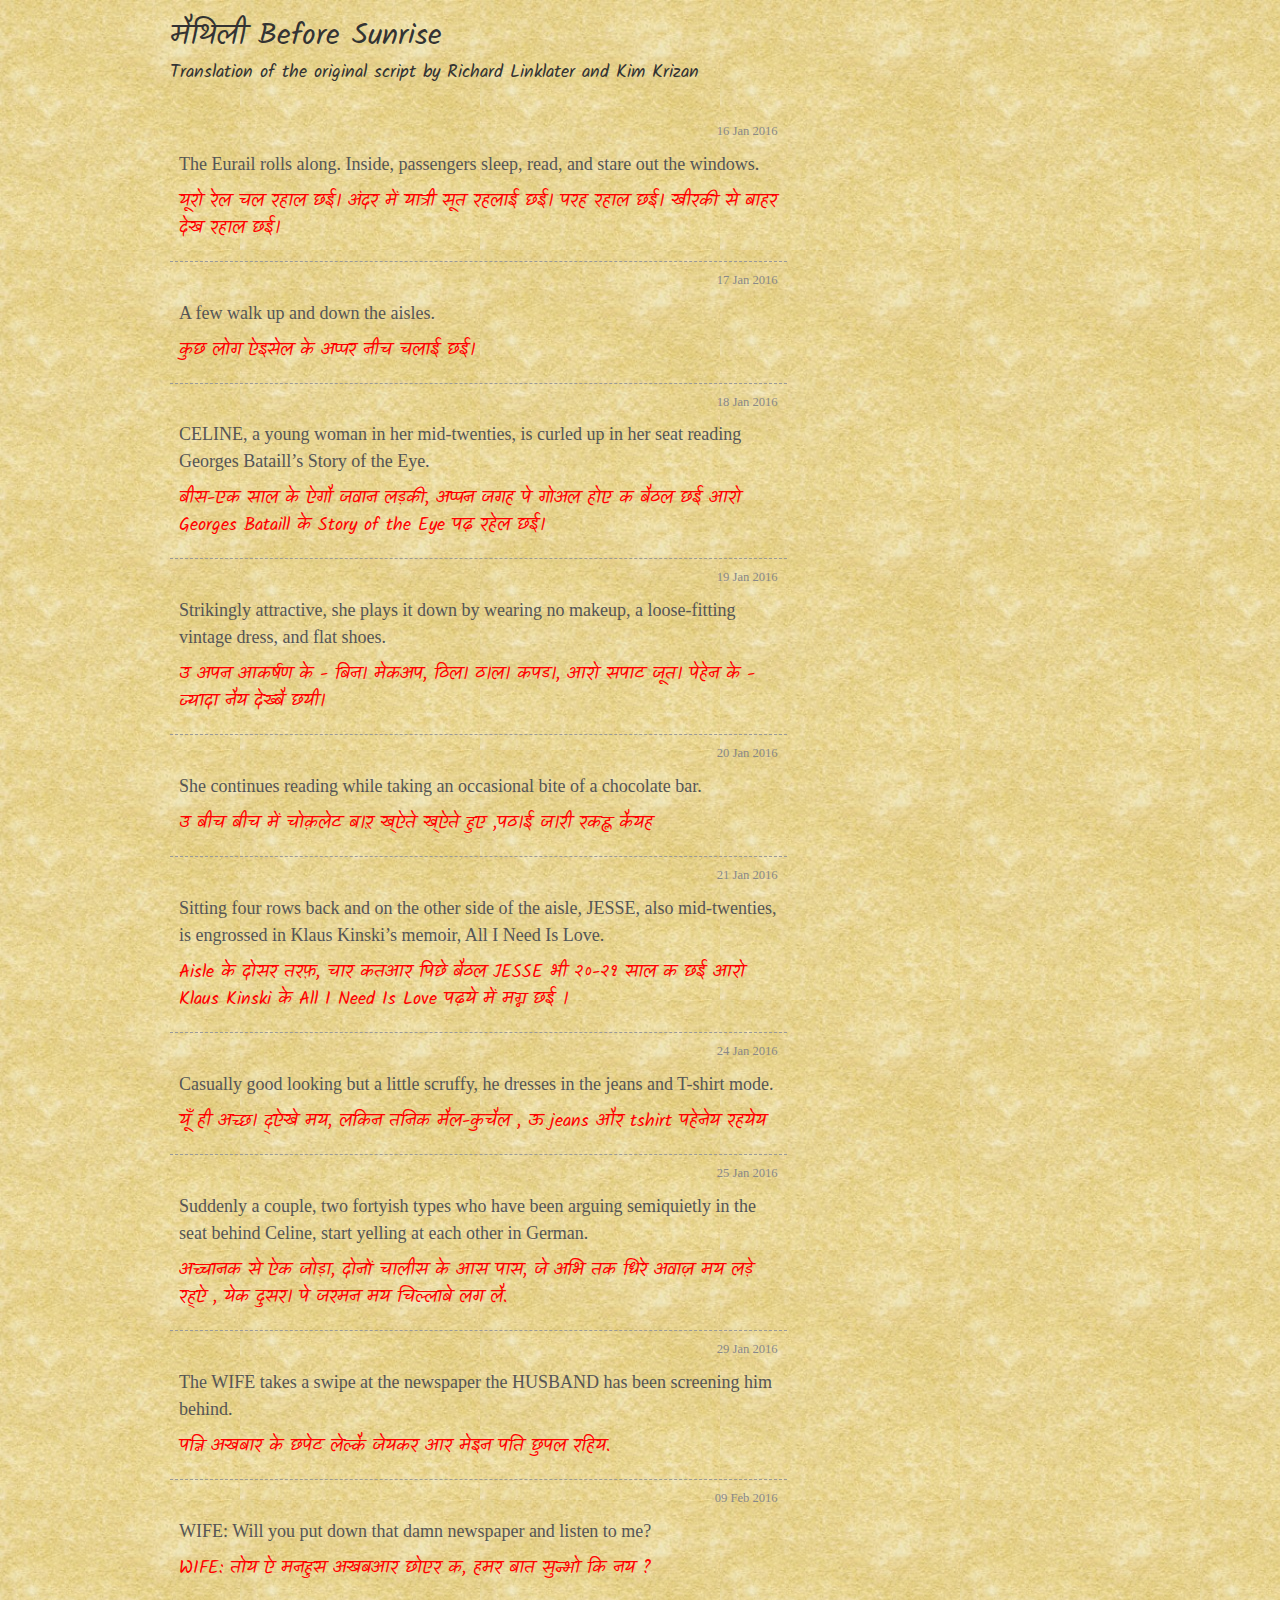
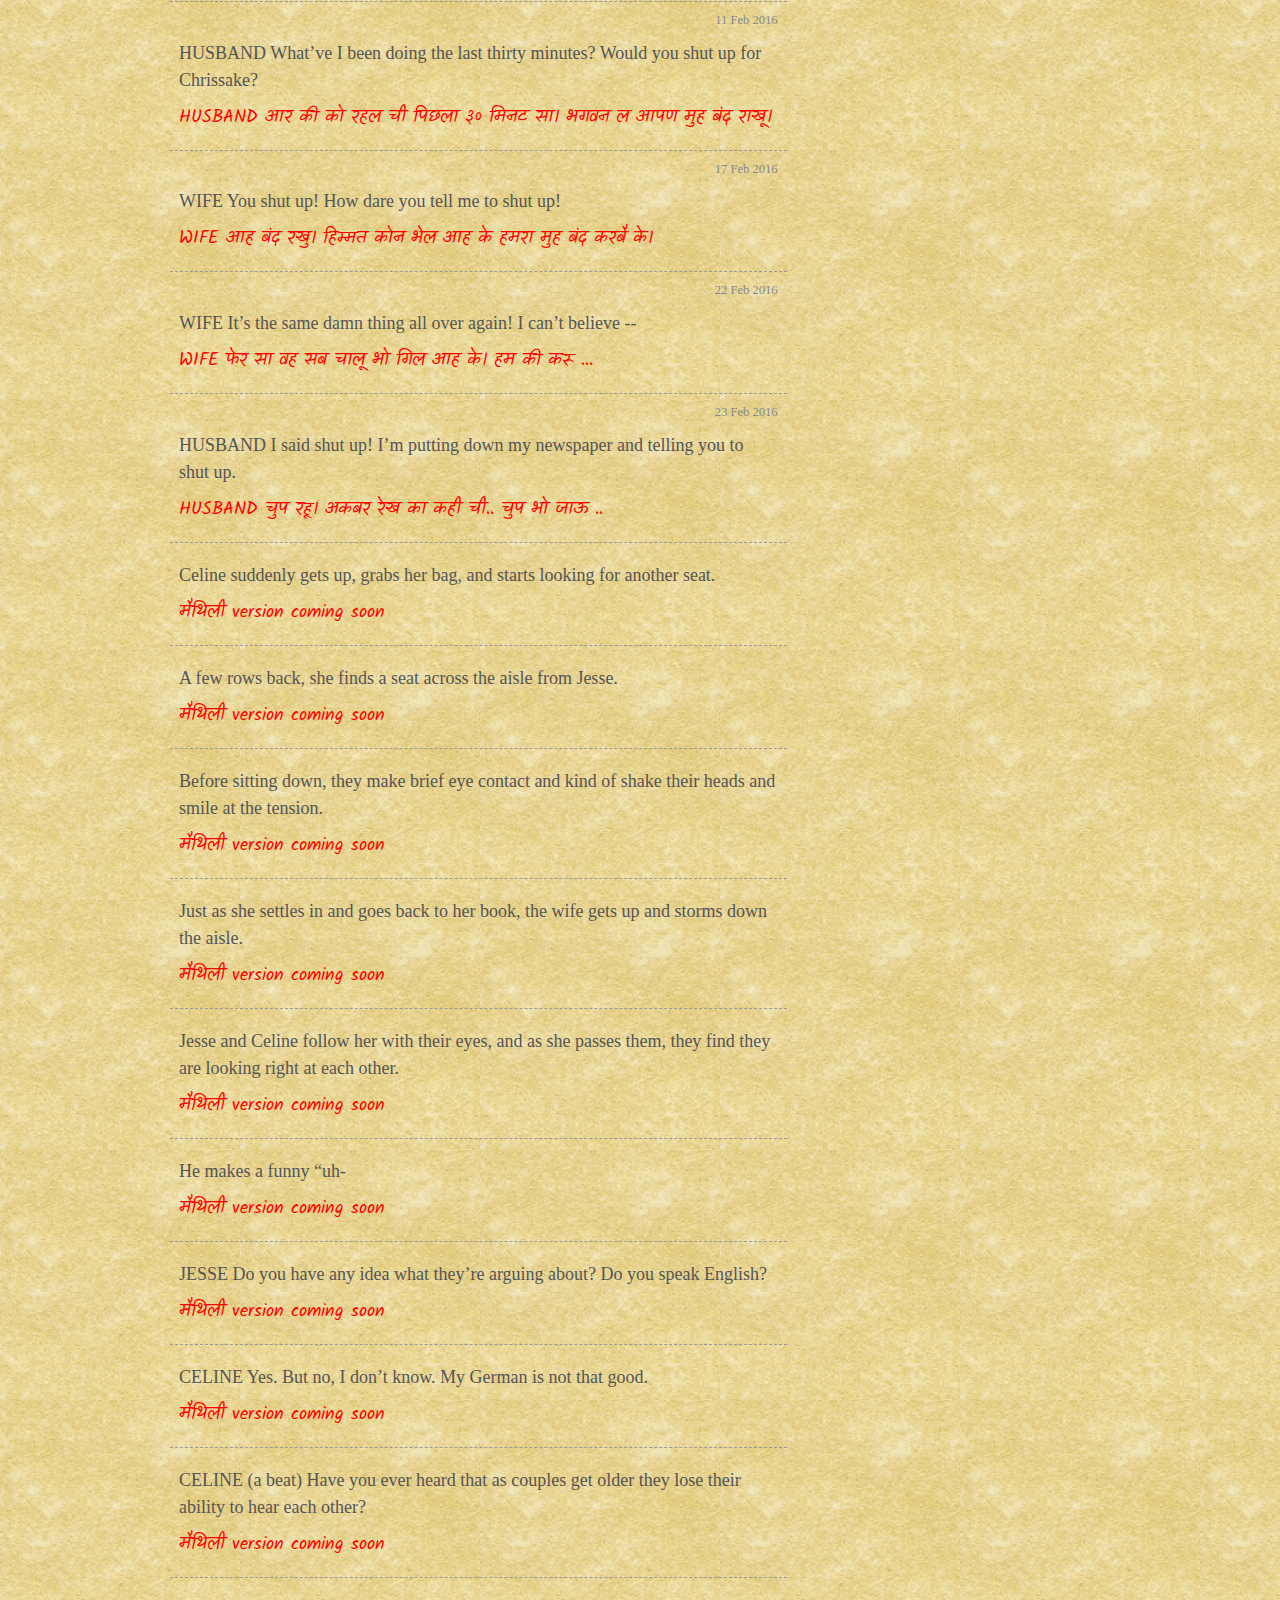
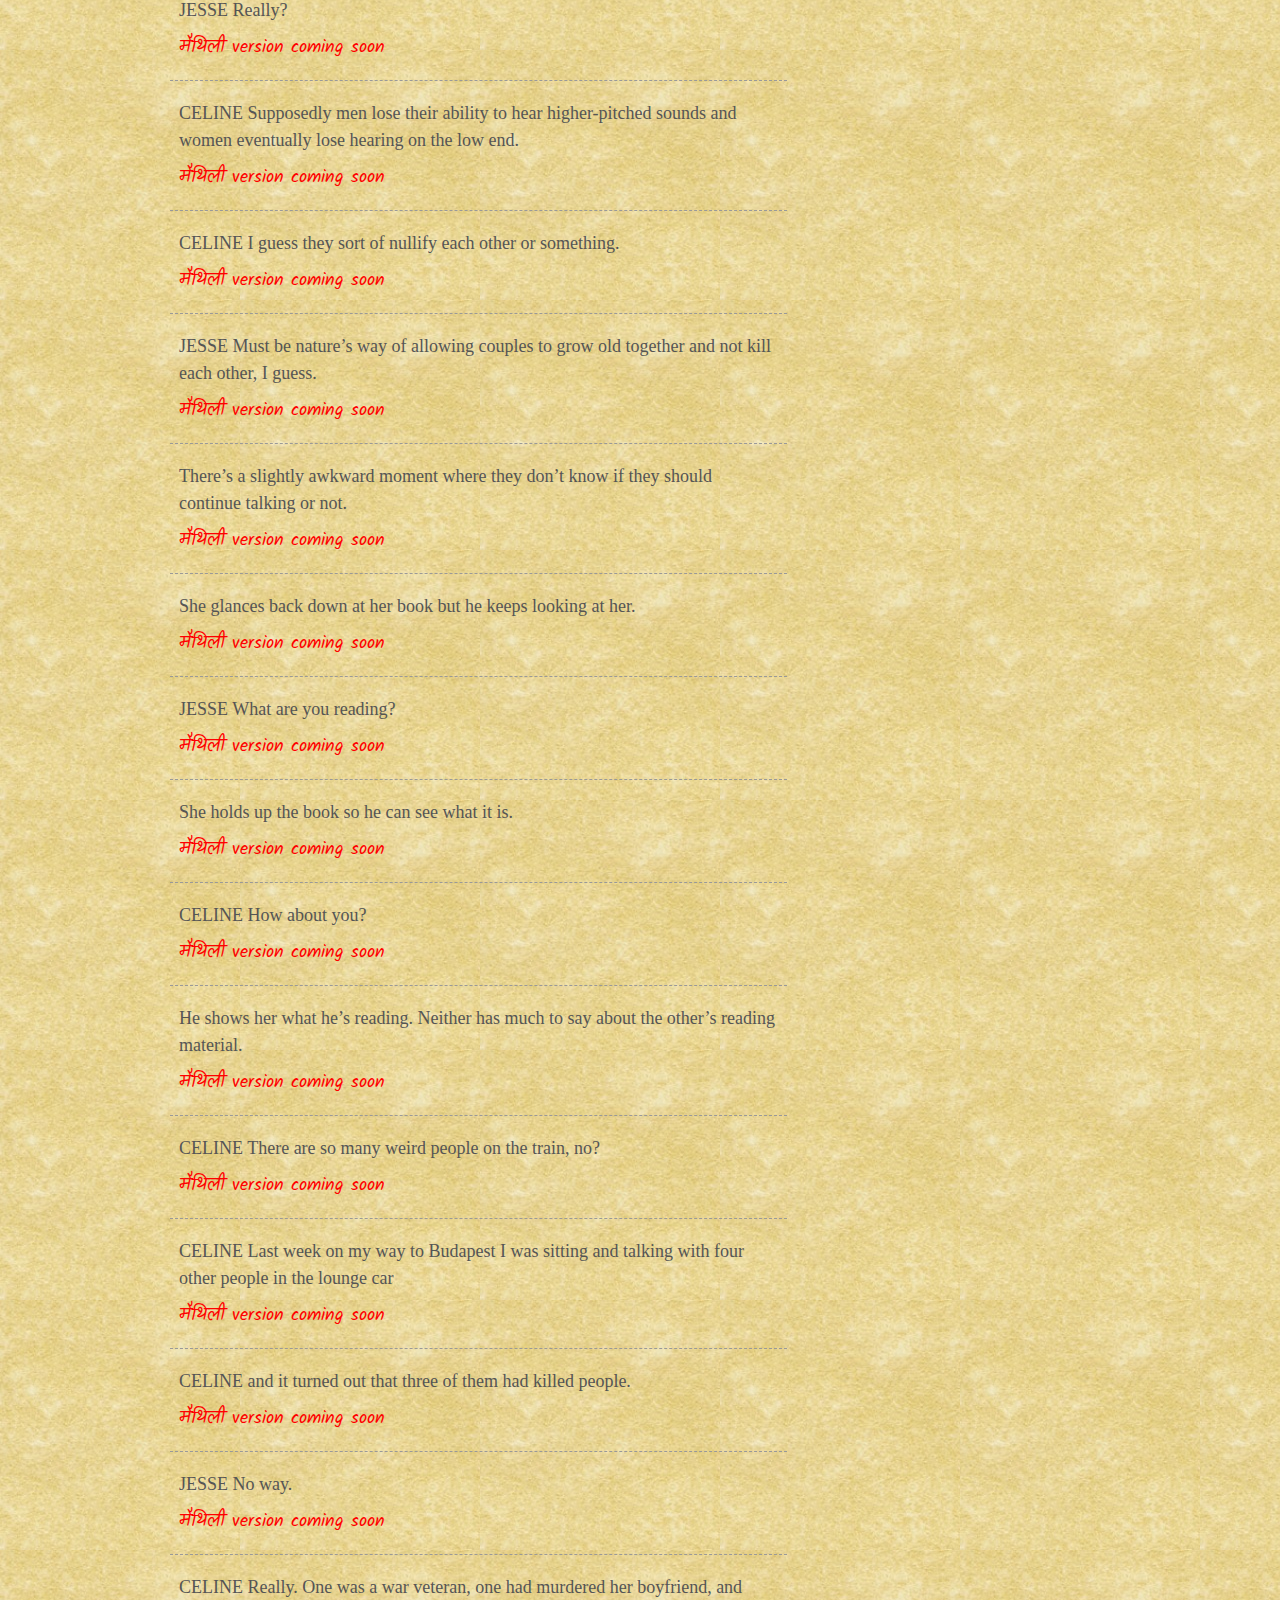
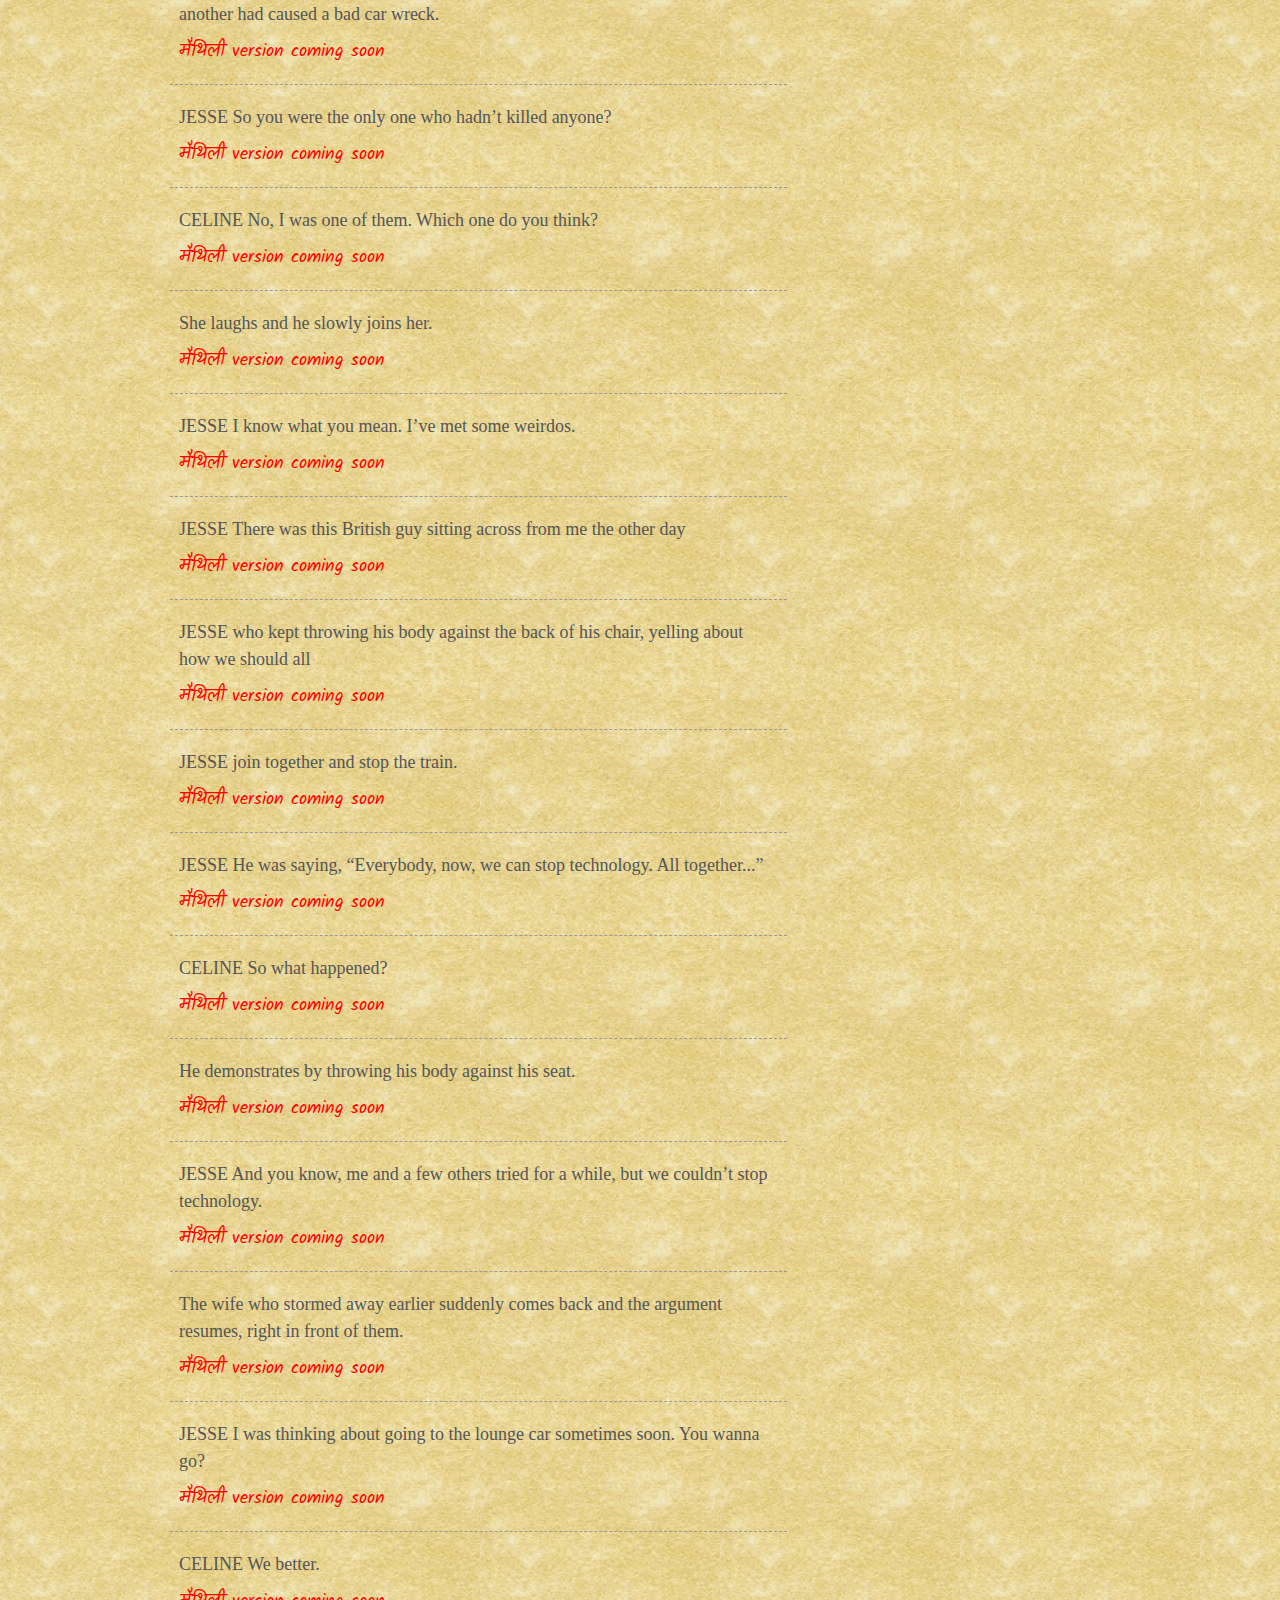
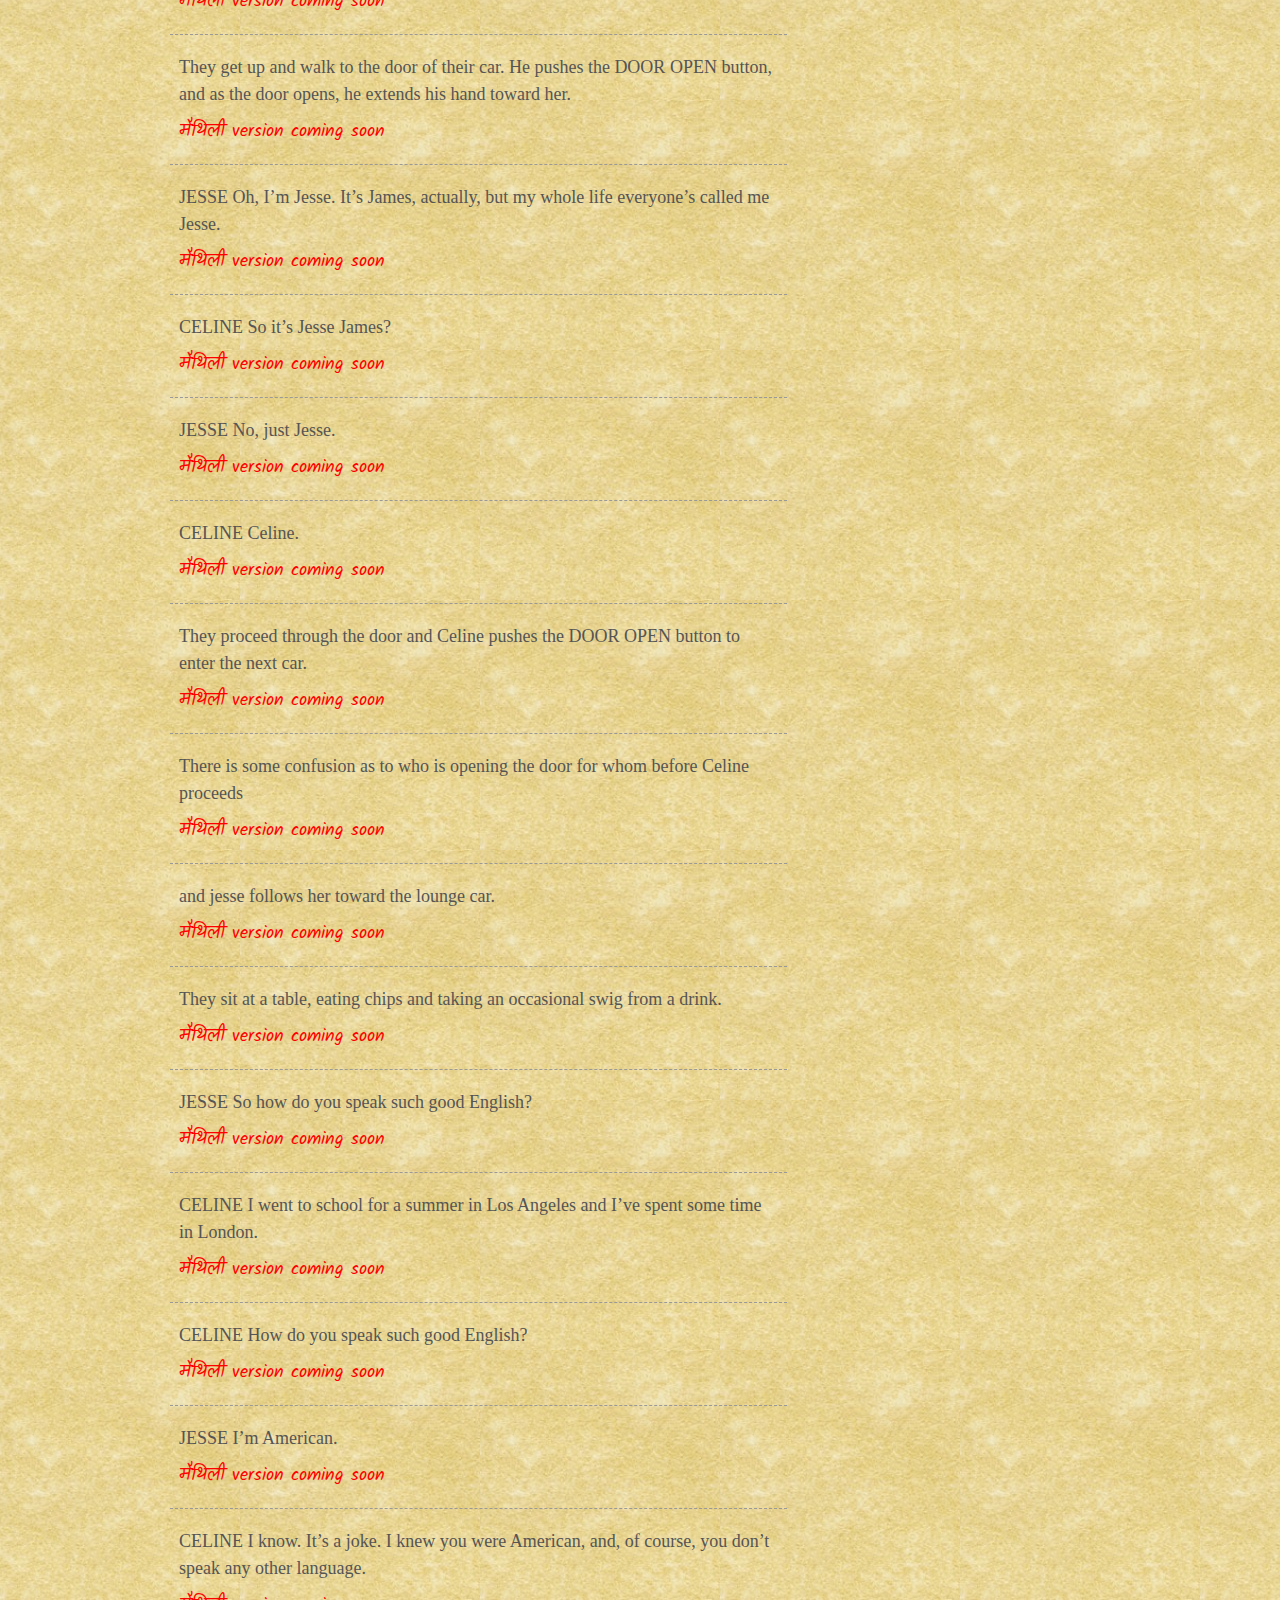
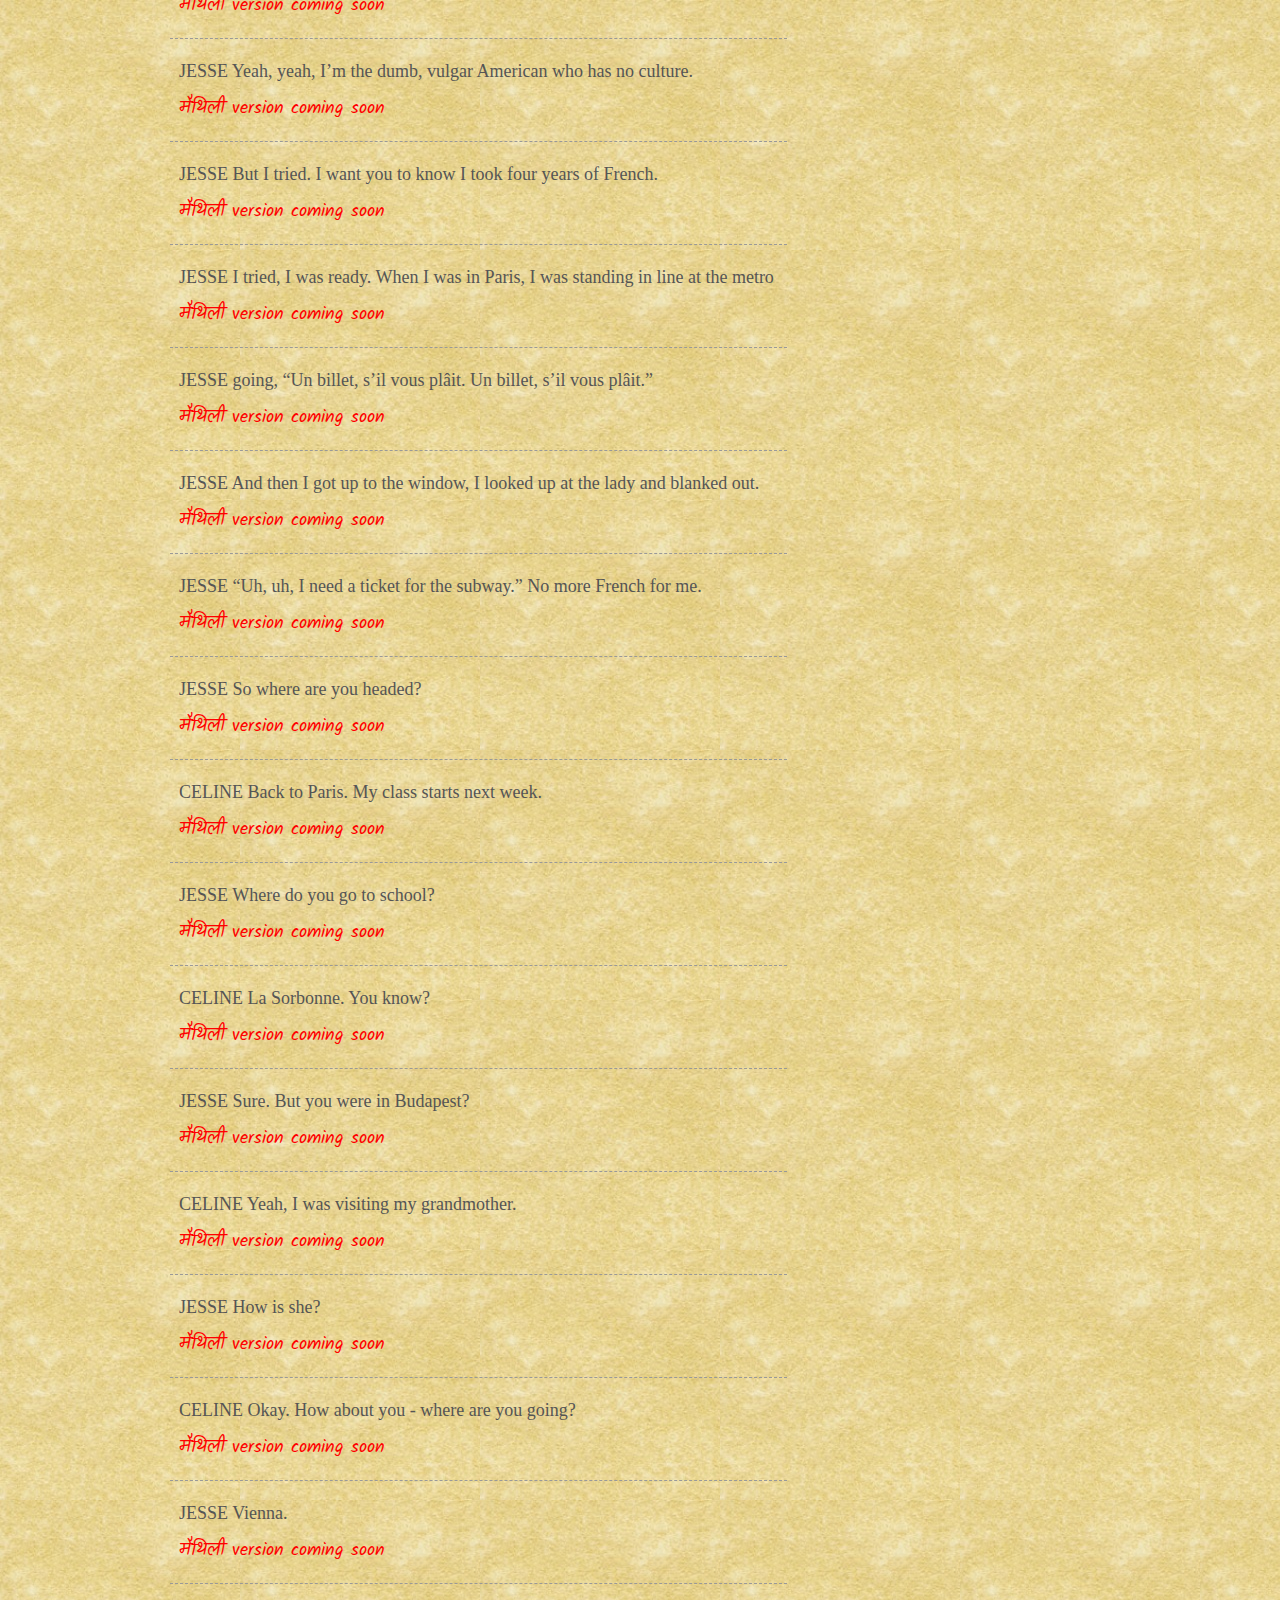
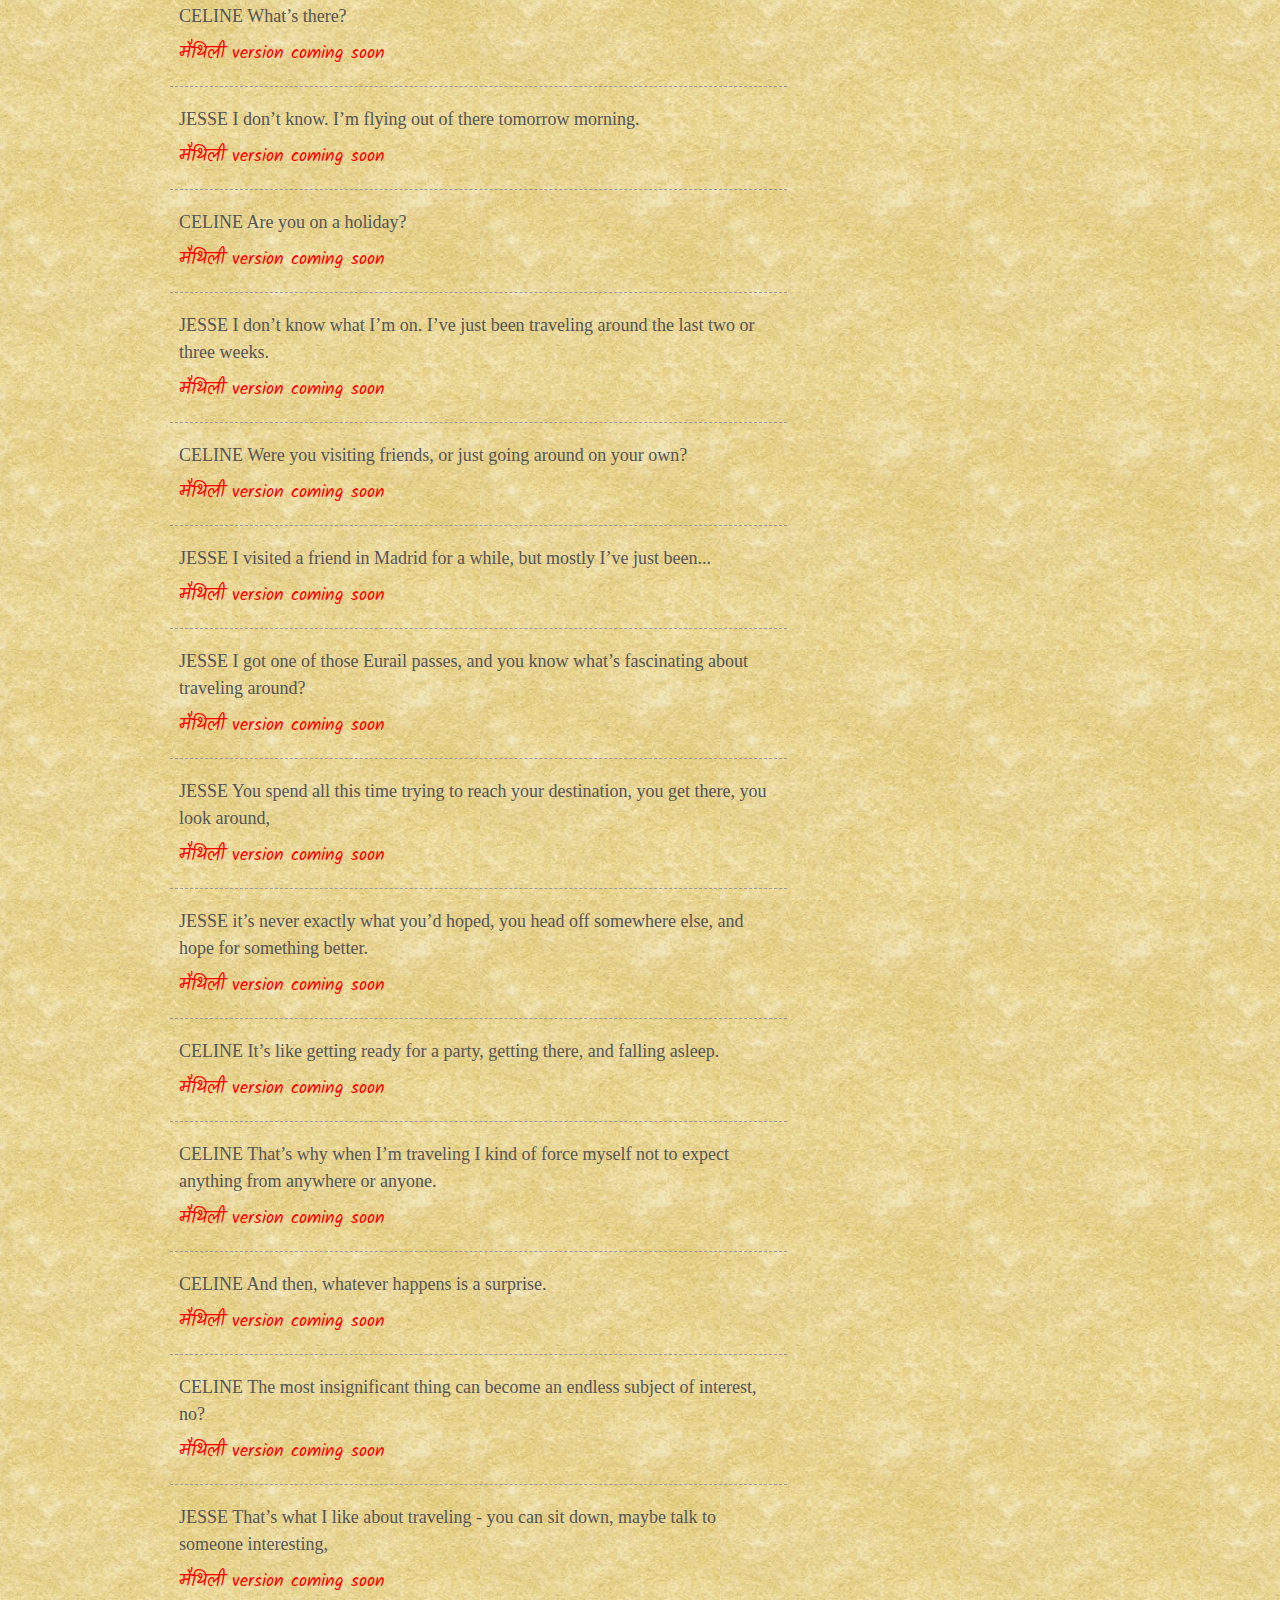
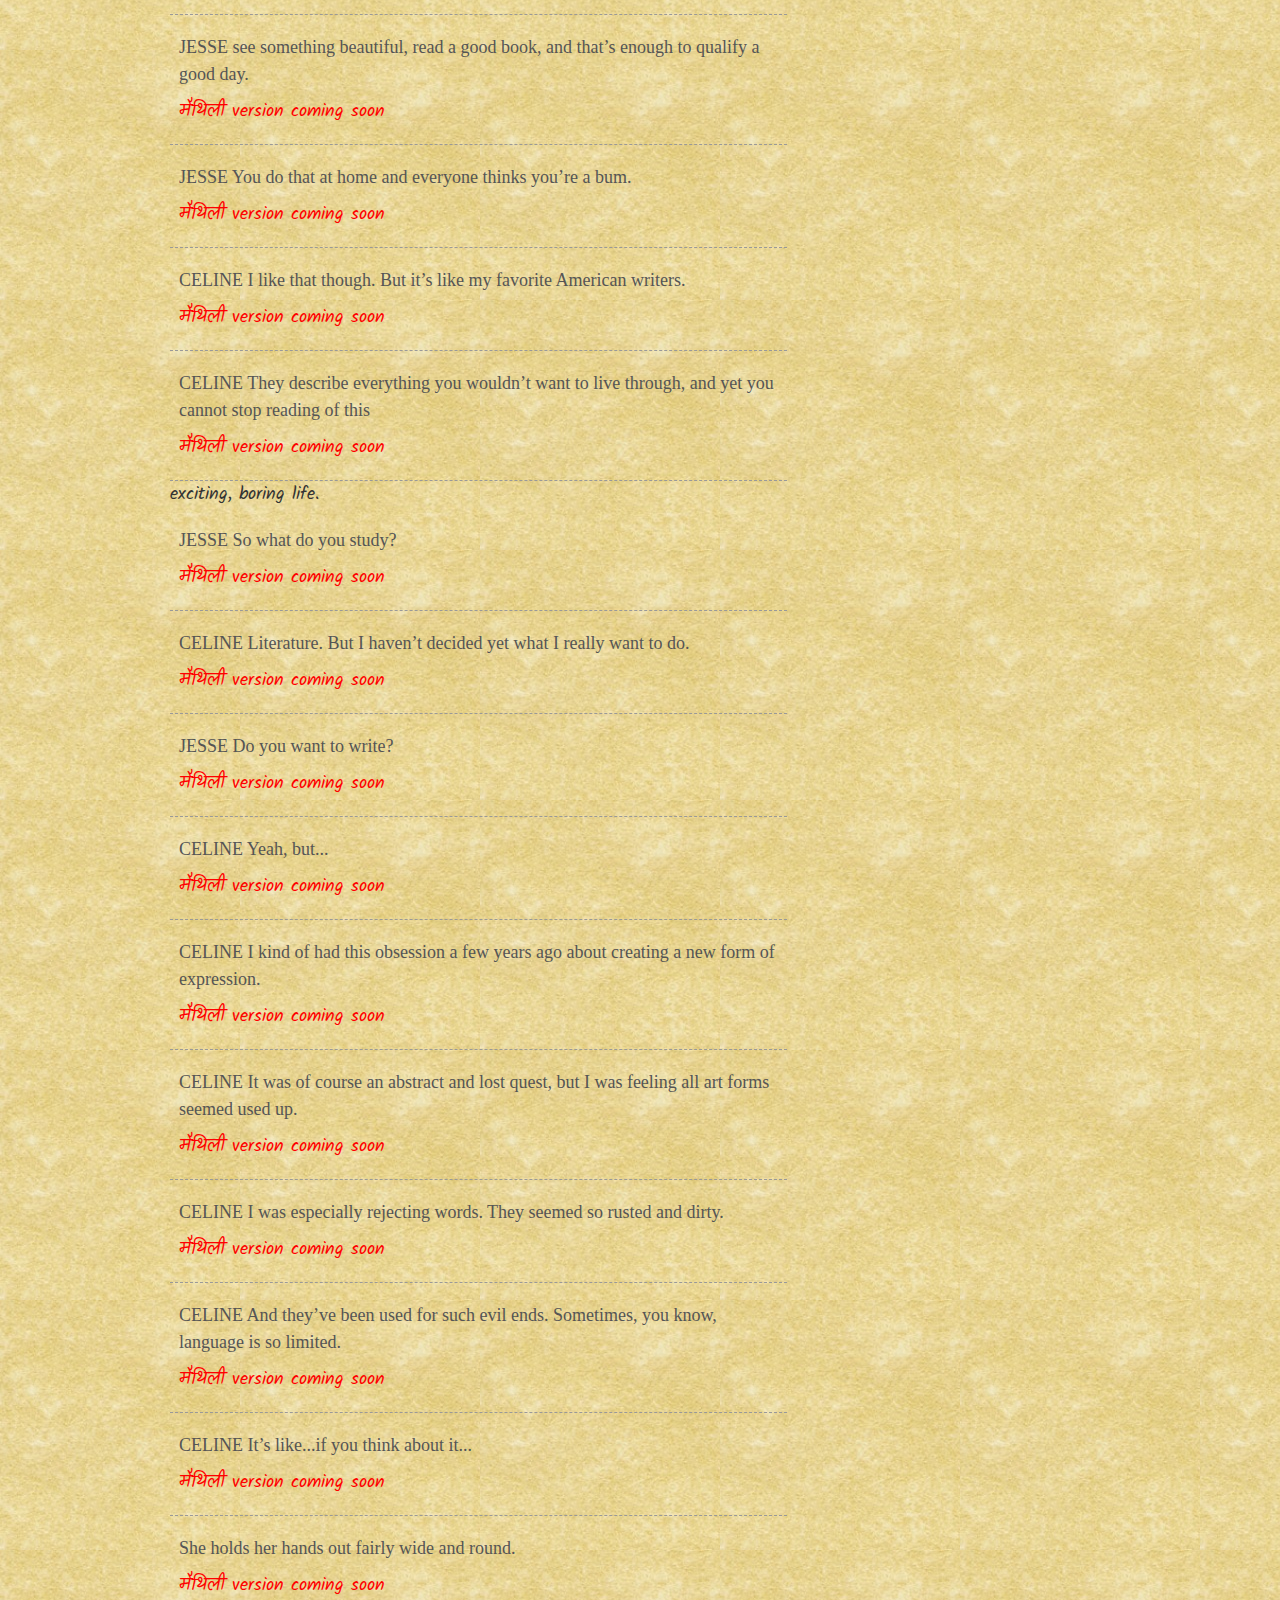
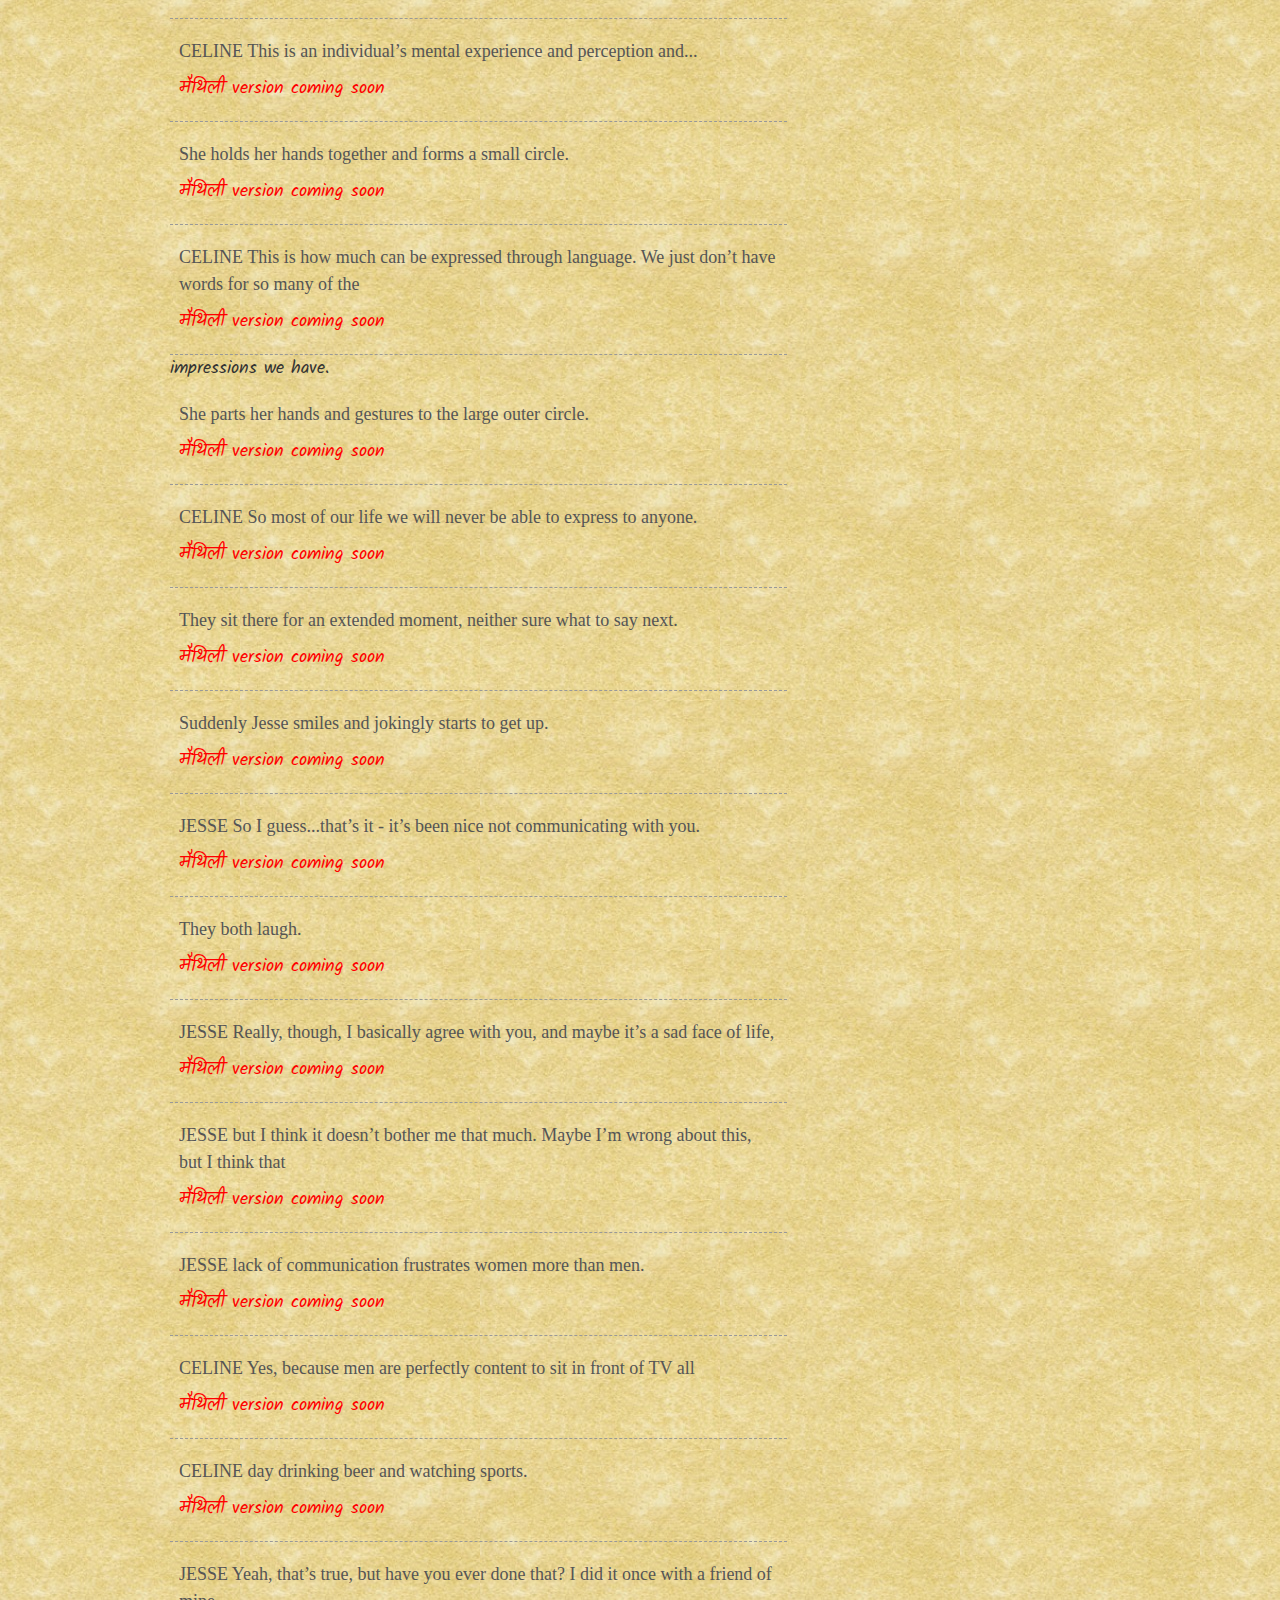
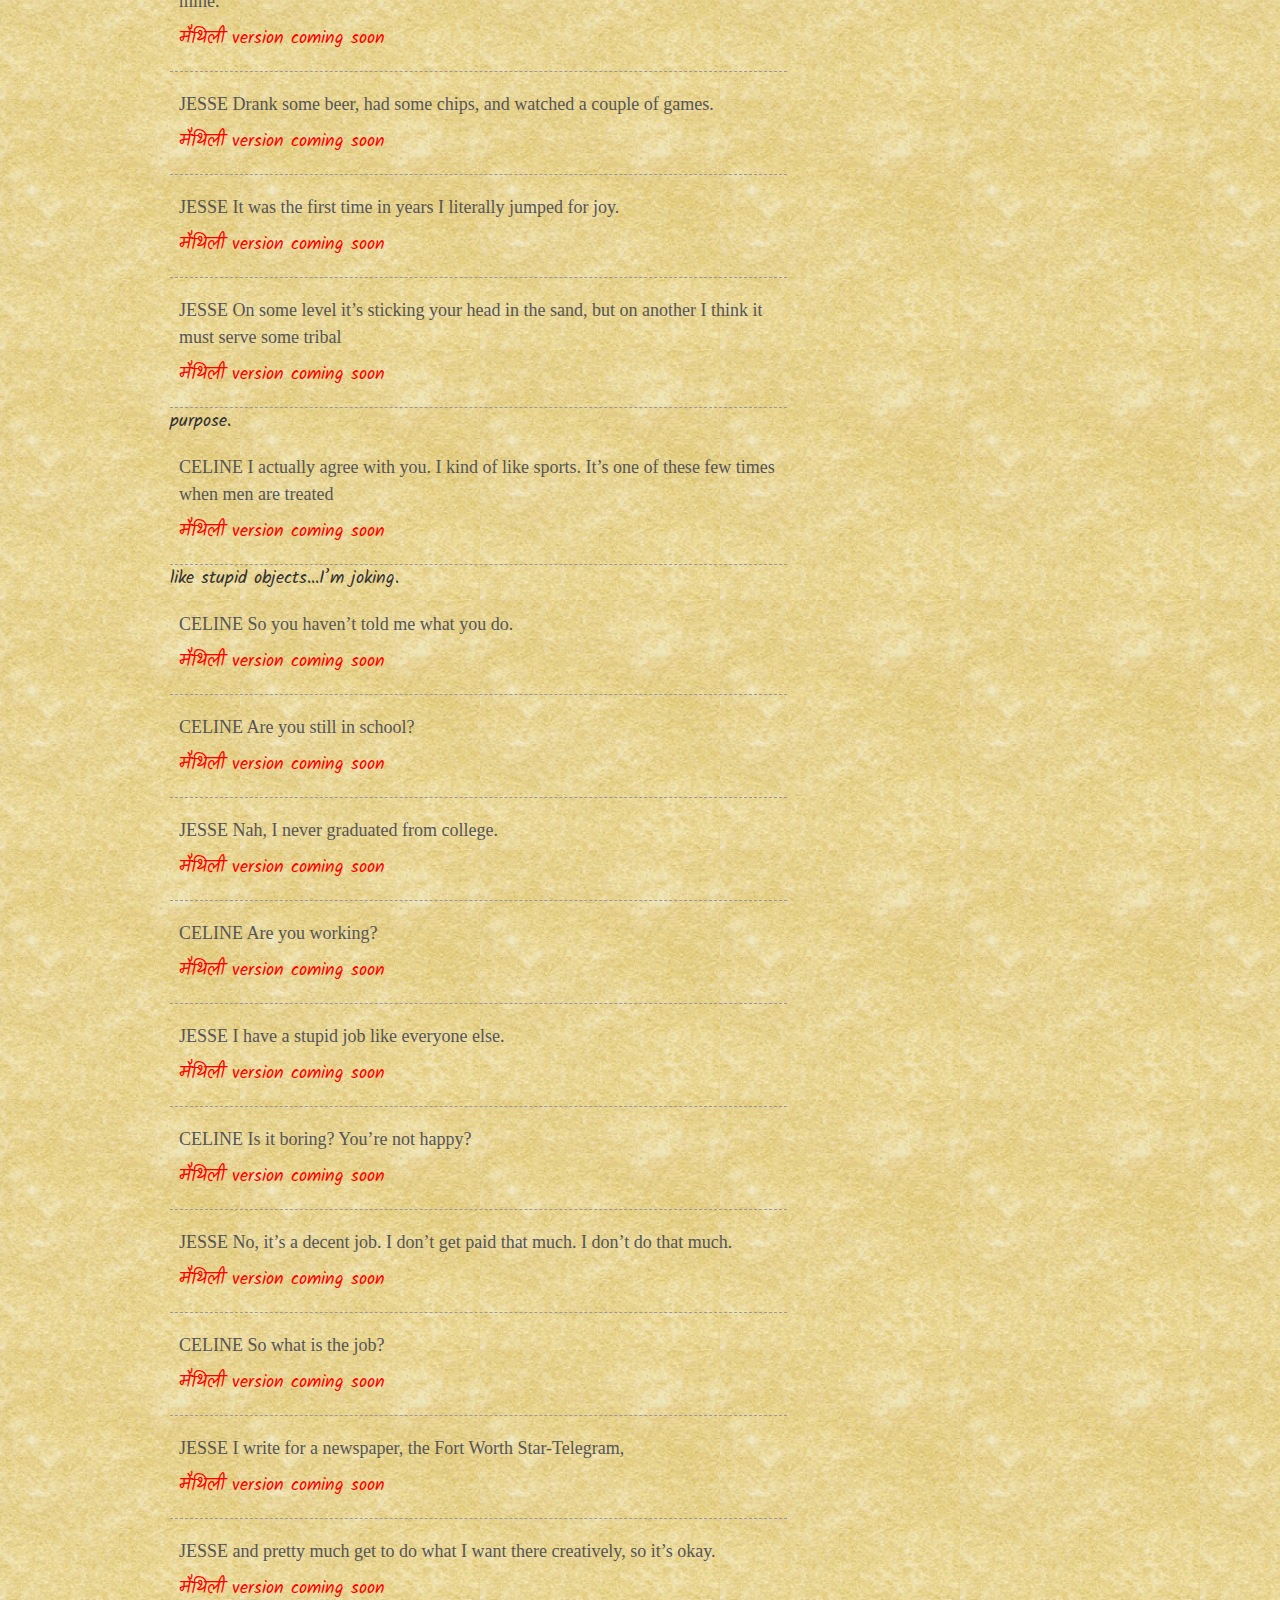
==== commit 05c21463: "23 Feb - bho jau, rekh k kahi chi" ====
--- a/index.html
+++ b/index.html
@@ -127,7 +127,13 @@
             <p class="lang-mai">WIFE फेर सा वह सब चालू भो गिल आह के। हम की करू ... </p>
             </div>
 
-            <div class="lang-pair"><p class="date"></p><p class="lang-eng">HUSBAND I said shut up! I’m putting down my newspaper and telling you to shut up.<p class="lang-hin"></p><p class="lang-mai">मैथिली version coming soon</p></div>
+            <div class="lang-pair">
+            <p class="date"><a href="#/date/2016-02-23" id="/date/2016-02-23">23 Feb 2016</a></p>
+            <p class="lang-eng">HUSBAND I said shut up! I’m putting down my newspaper and telling you to shut up.</p>
+            <p class="lang-hin"></p>
+            <p class="lang-mai">HUSBAND चुप रहू। अकबर रेख का कही ची.. चुप भो जाऊ ..</p>
+            </div>
+
             <div class="lang-pair"><p class="date"></p><p class="lang-eng">Celine suddenly gets up, grabs her bag, and starts looking for another seat. <p class="lang-hin"></p><p class="lang-mai">मैथिली version coming soon</p></div>
             <div class="lang-pair"><p class="date"></p><p class="lang-eng">A few rows back, she finds a seat across the aisle from Jesse. <p class="lang-hin"></p><p class="lang-mai">मैथिली version coming soon</p></div>
             <div class="lang-pair"><p class="date"></p><p class="lang-eng">Before sitting down, they make brief eye contact and kind of shake their heads and smile at the tension. <p class="lang-hin"></p><p class="lang-mai">मैथिली version coming soon</p></div>
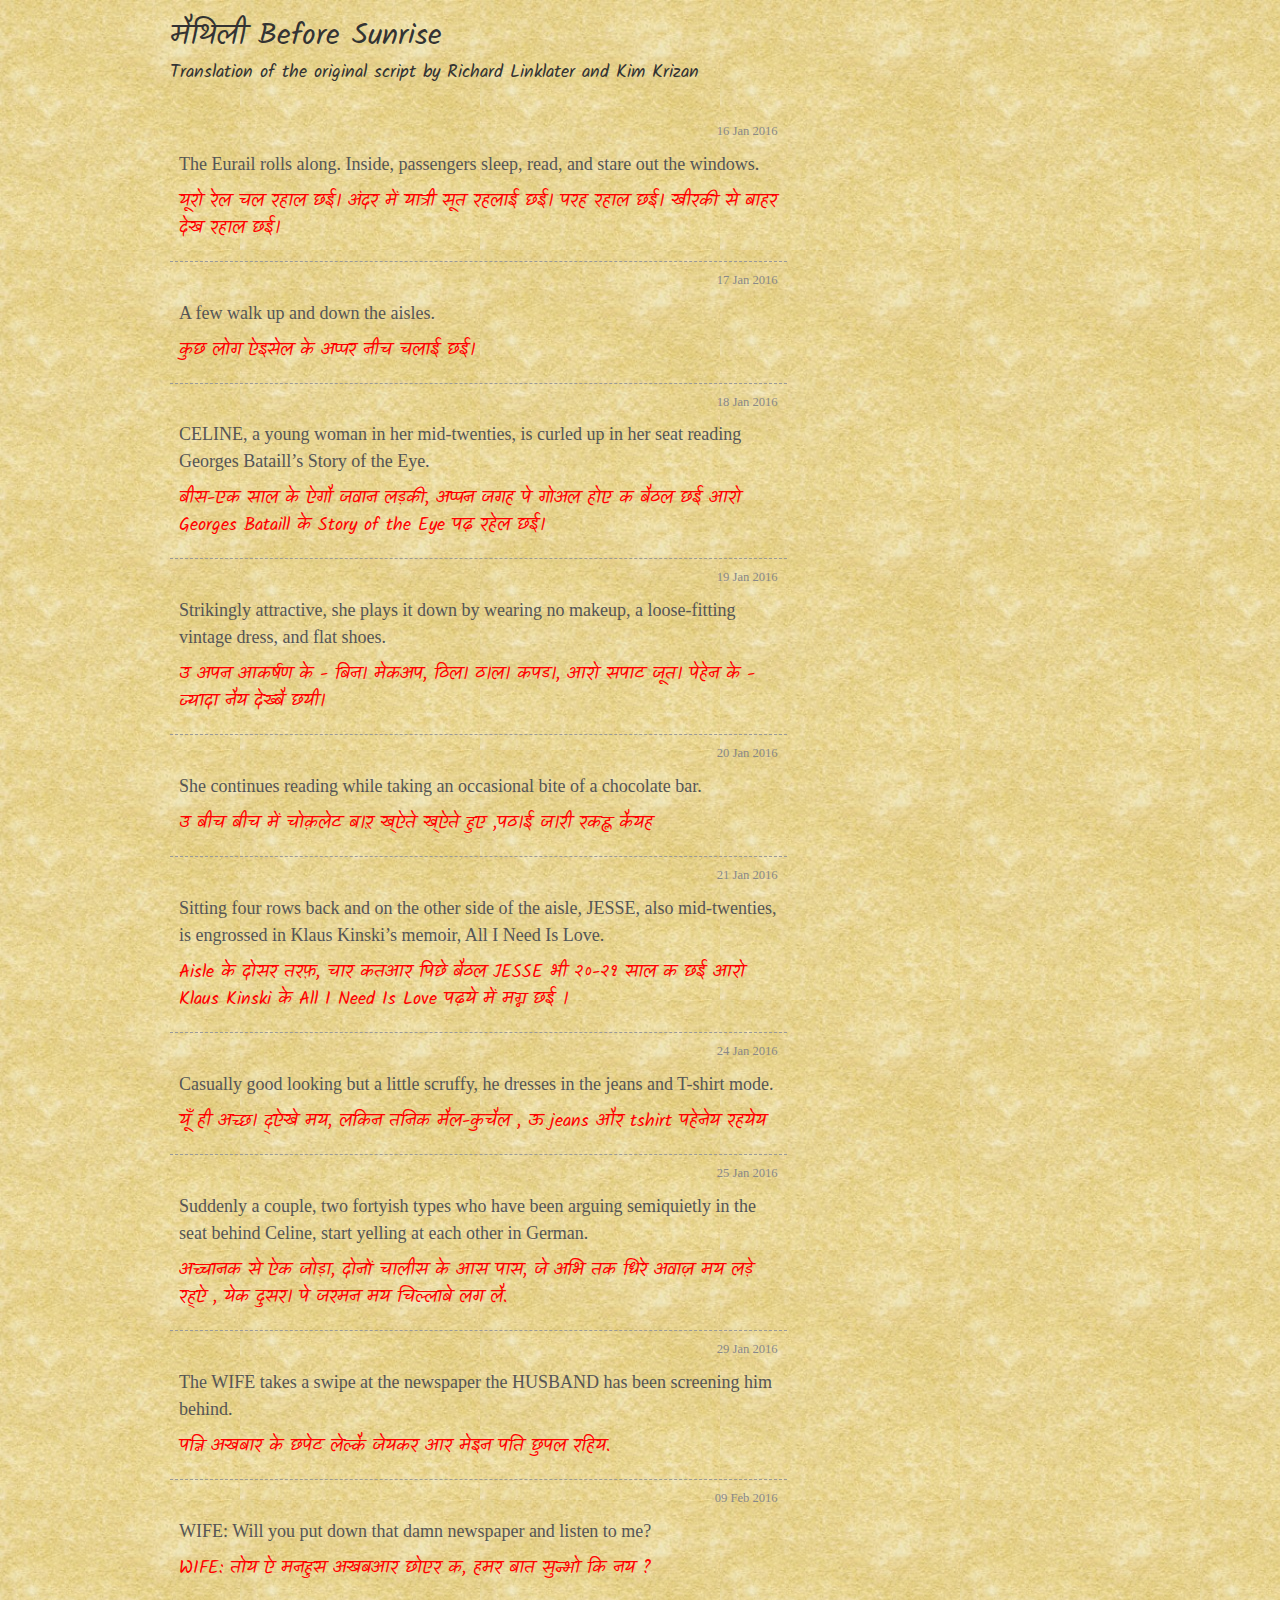
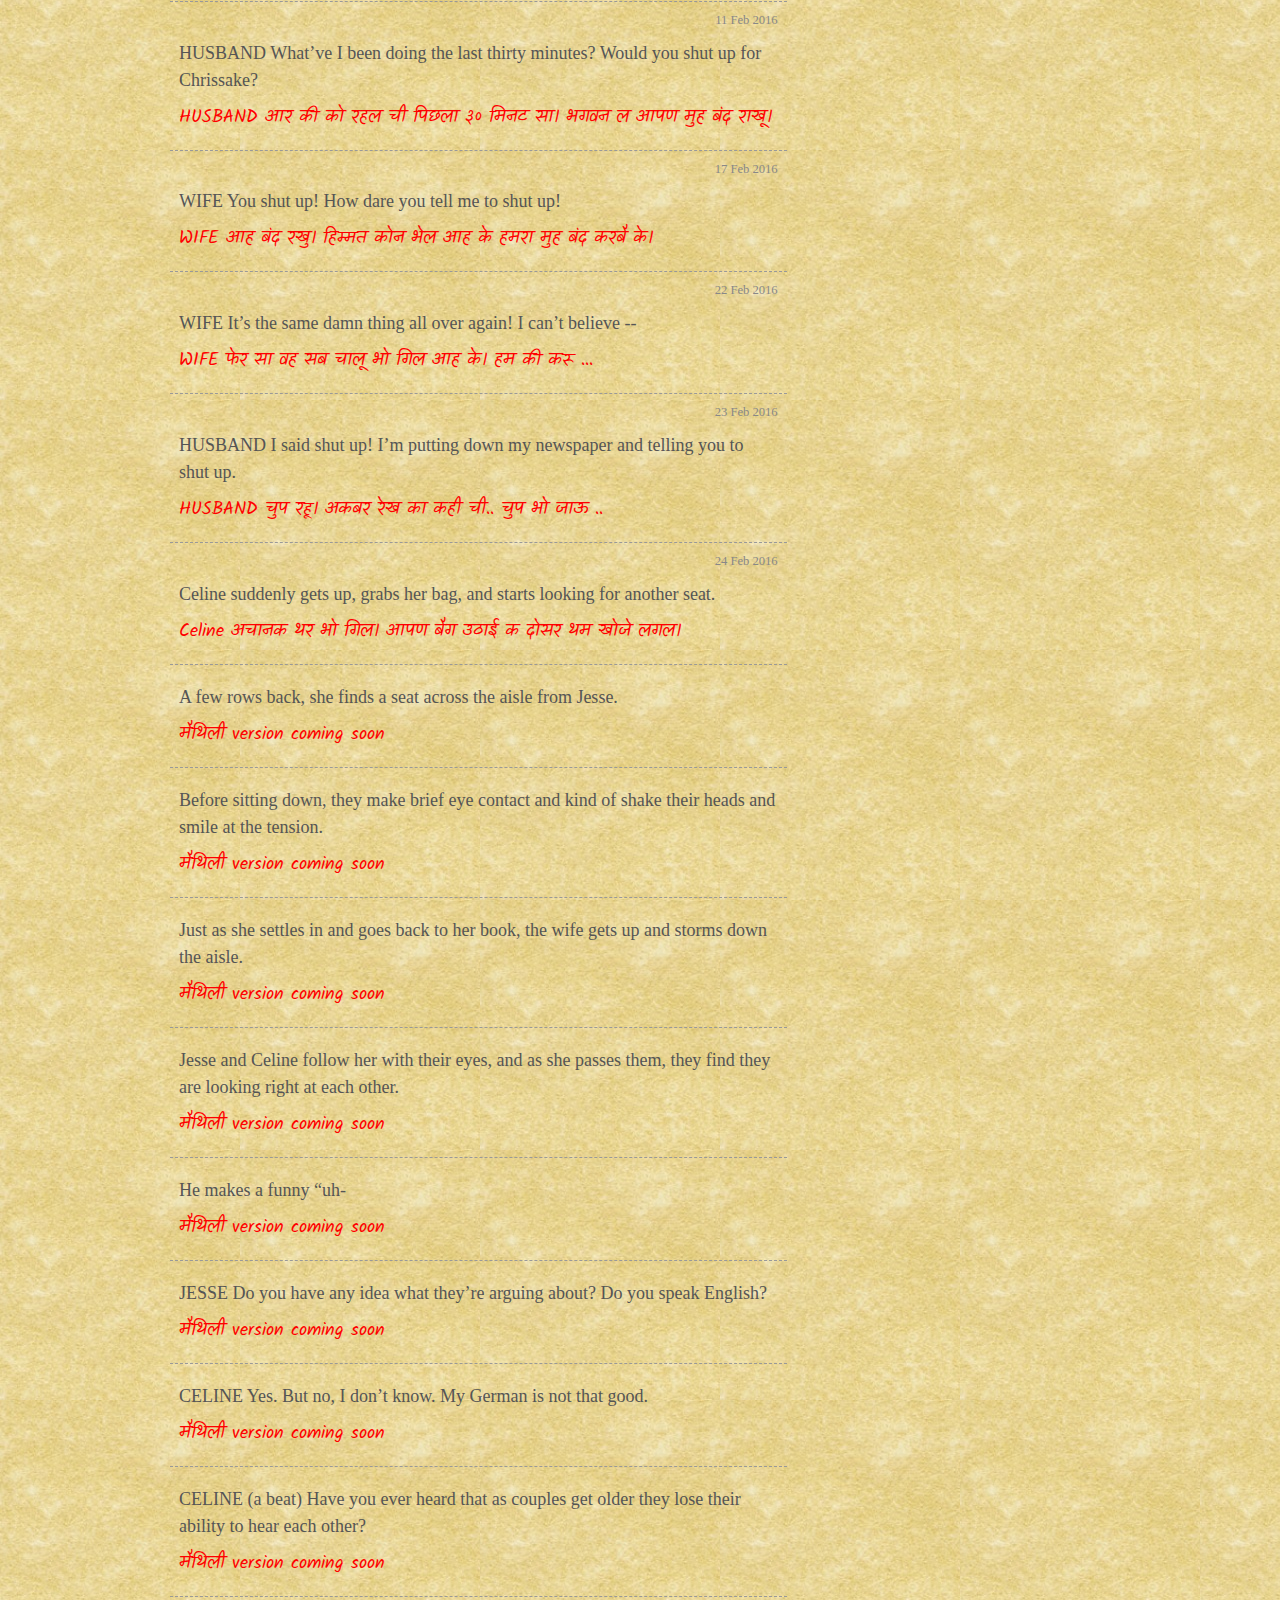
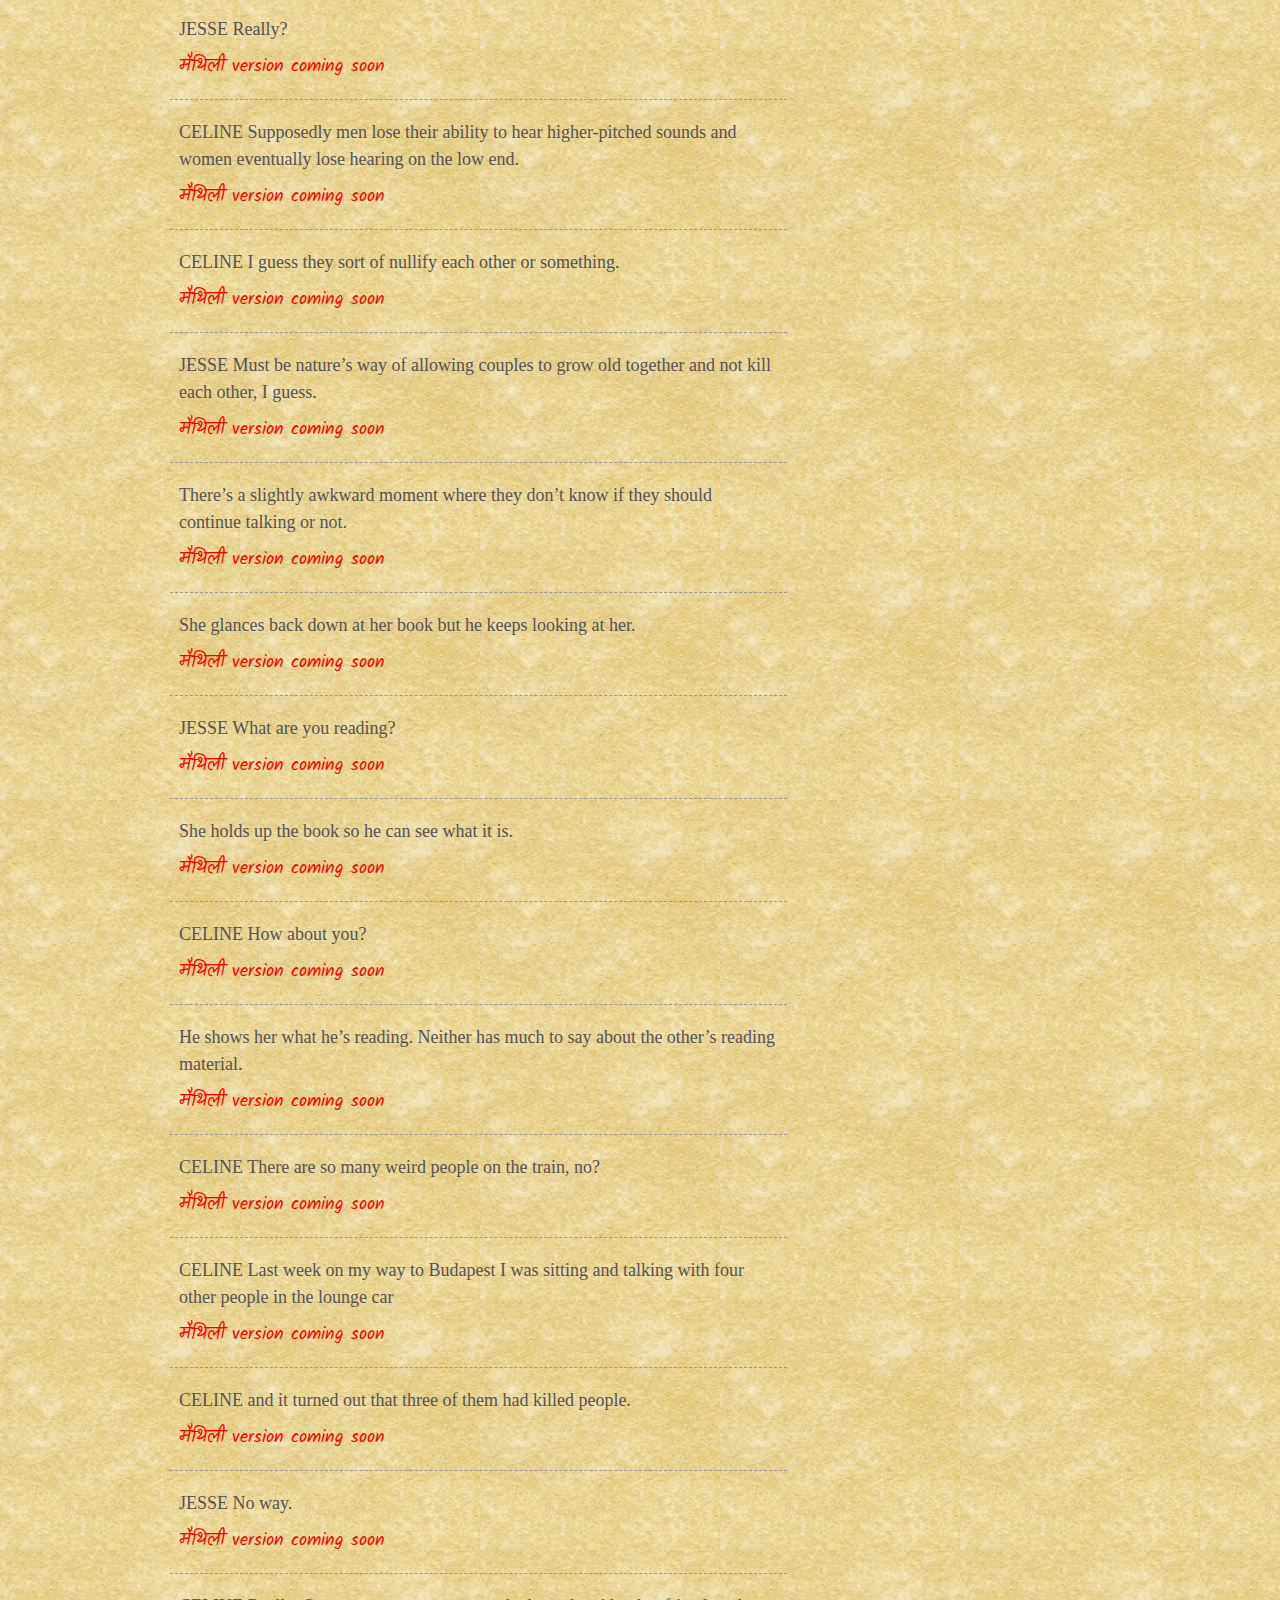
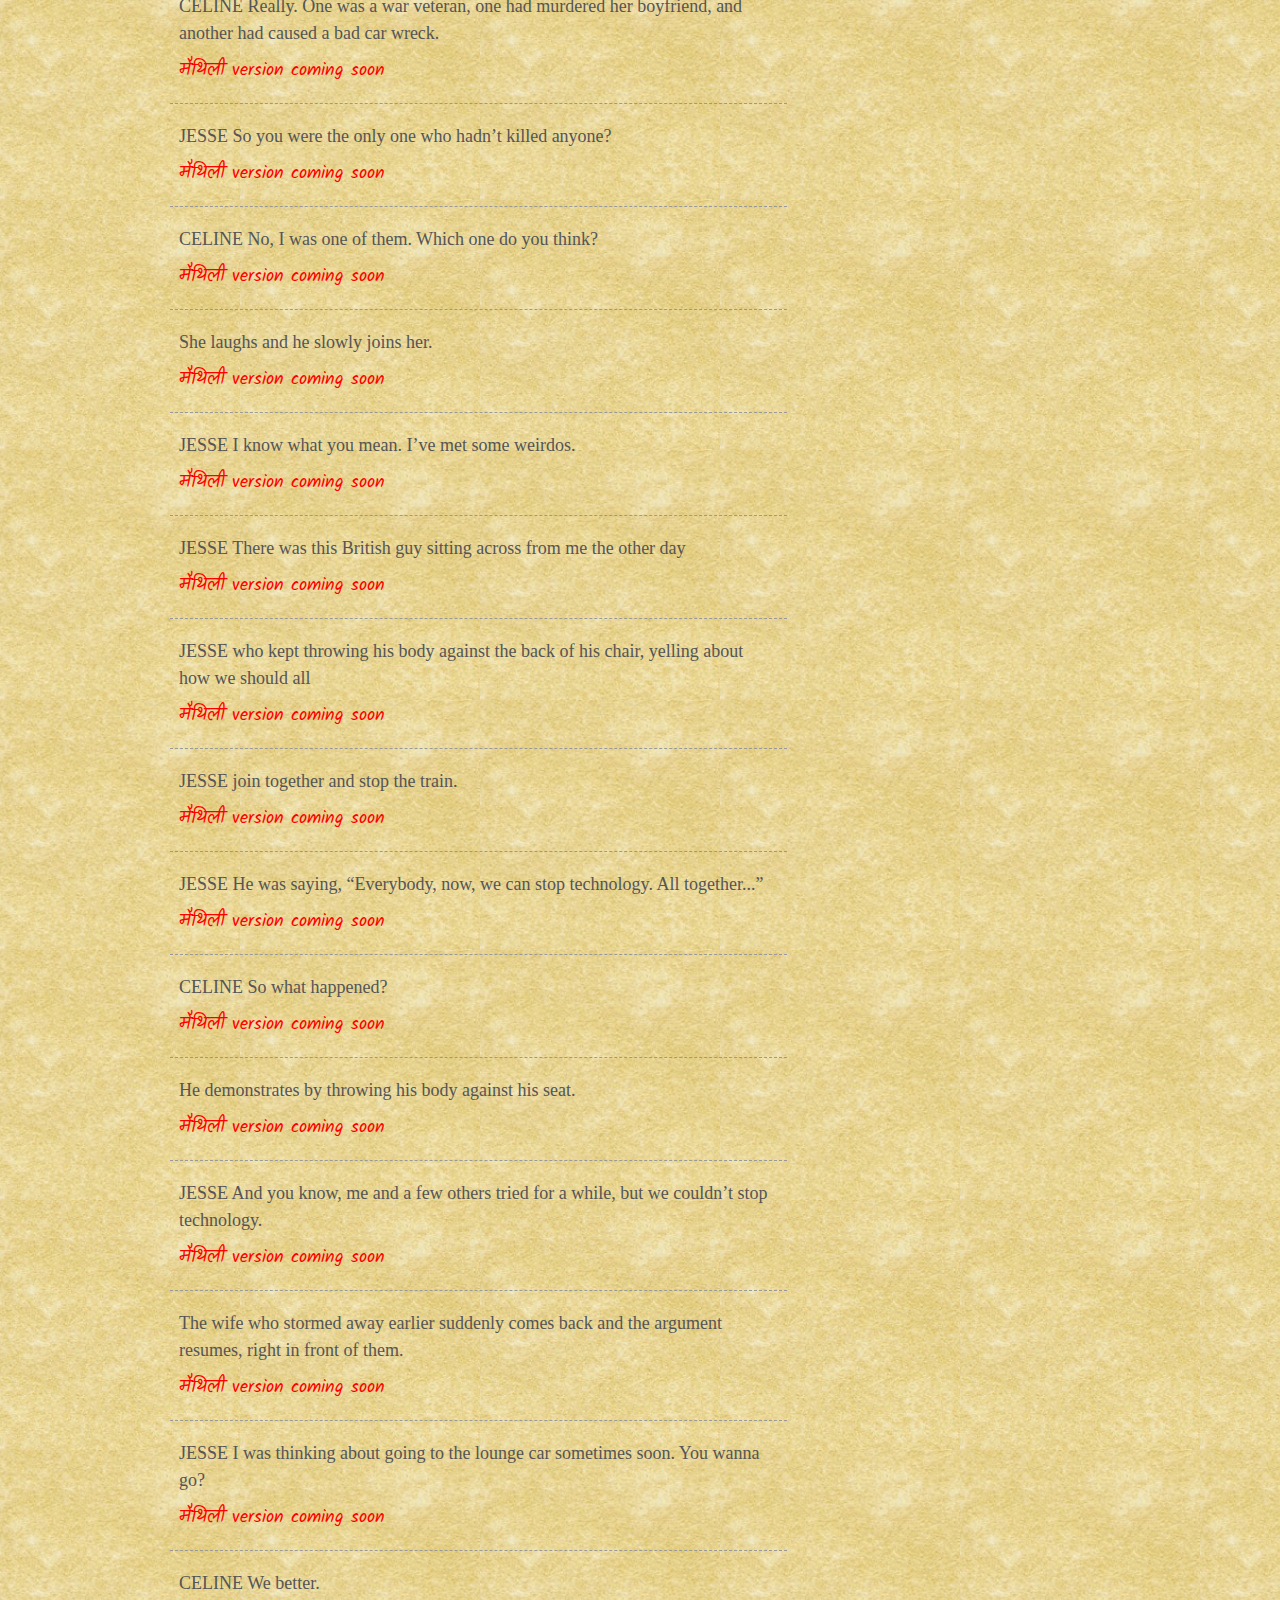
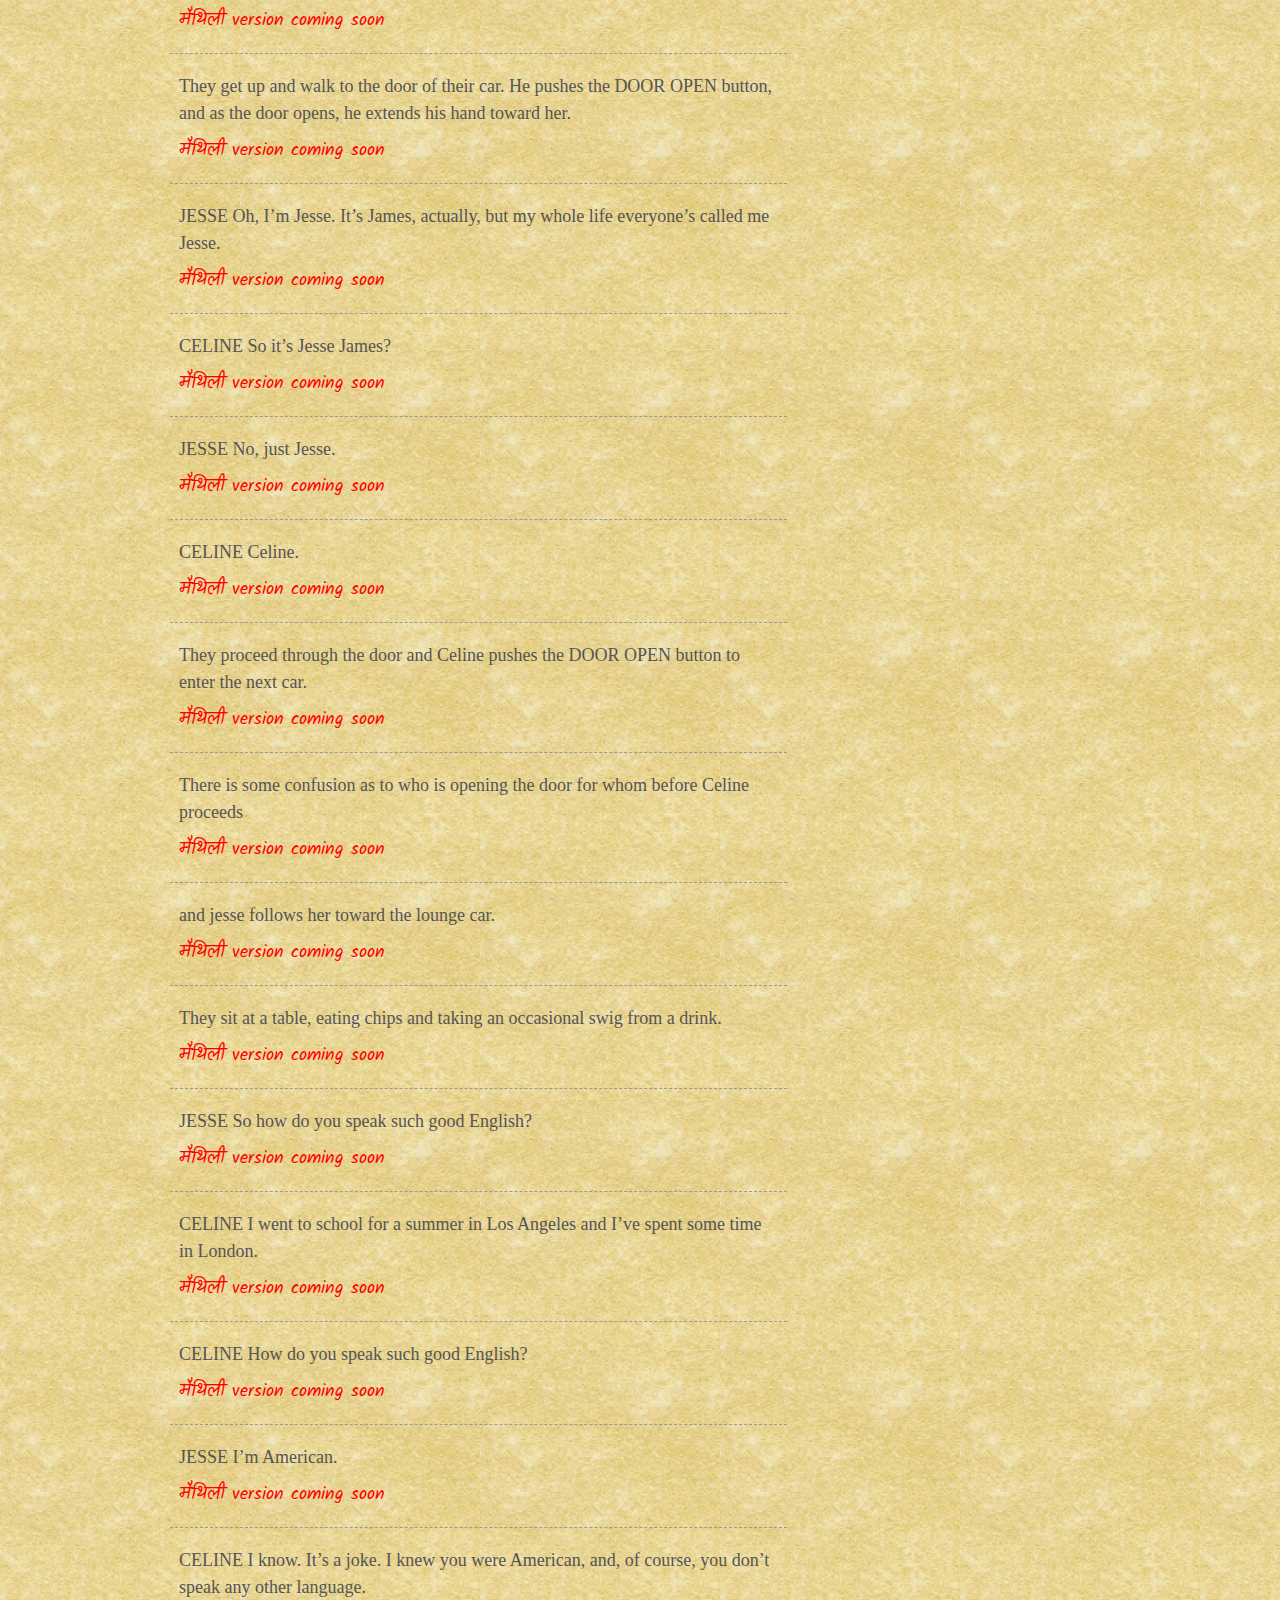
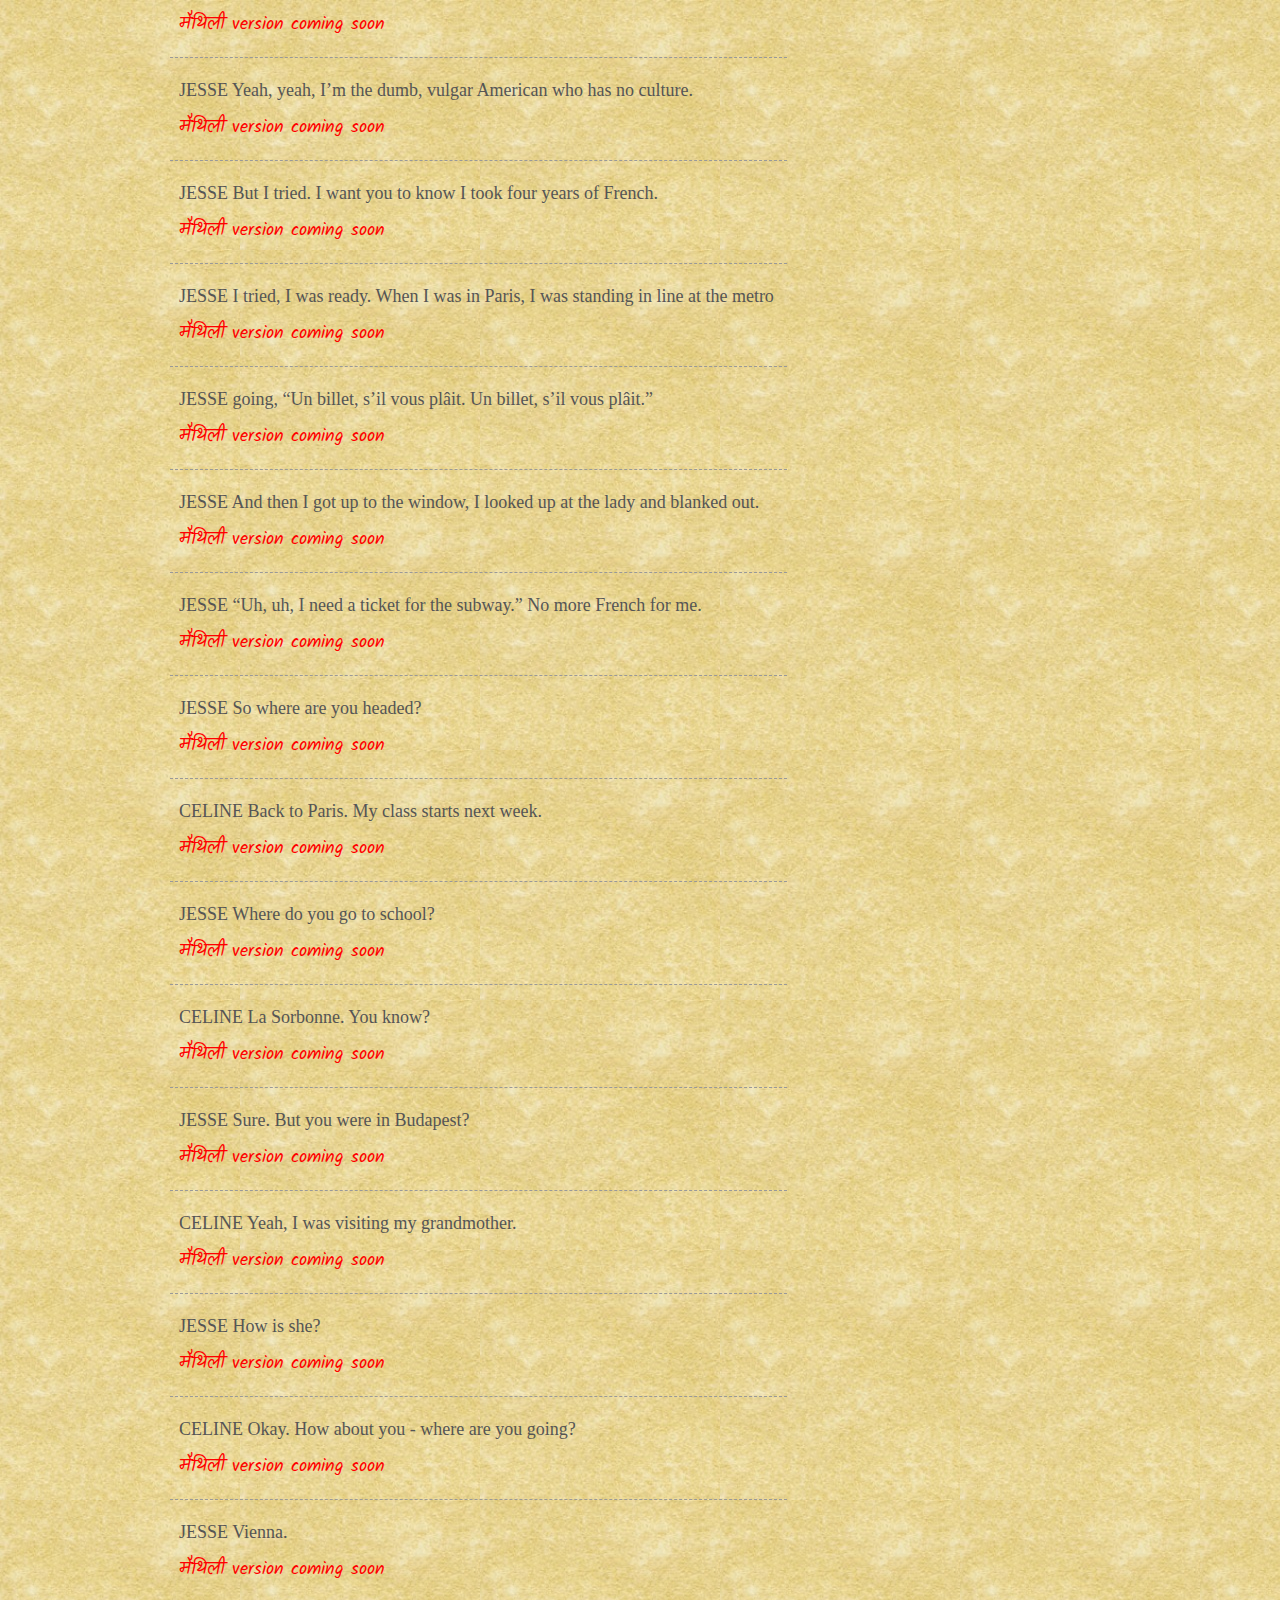
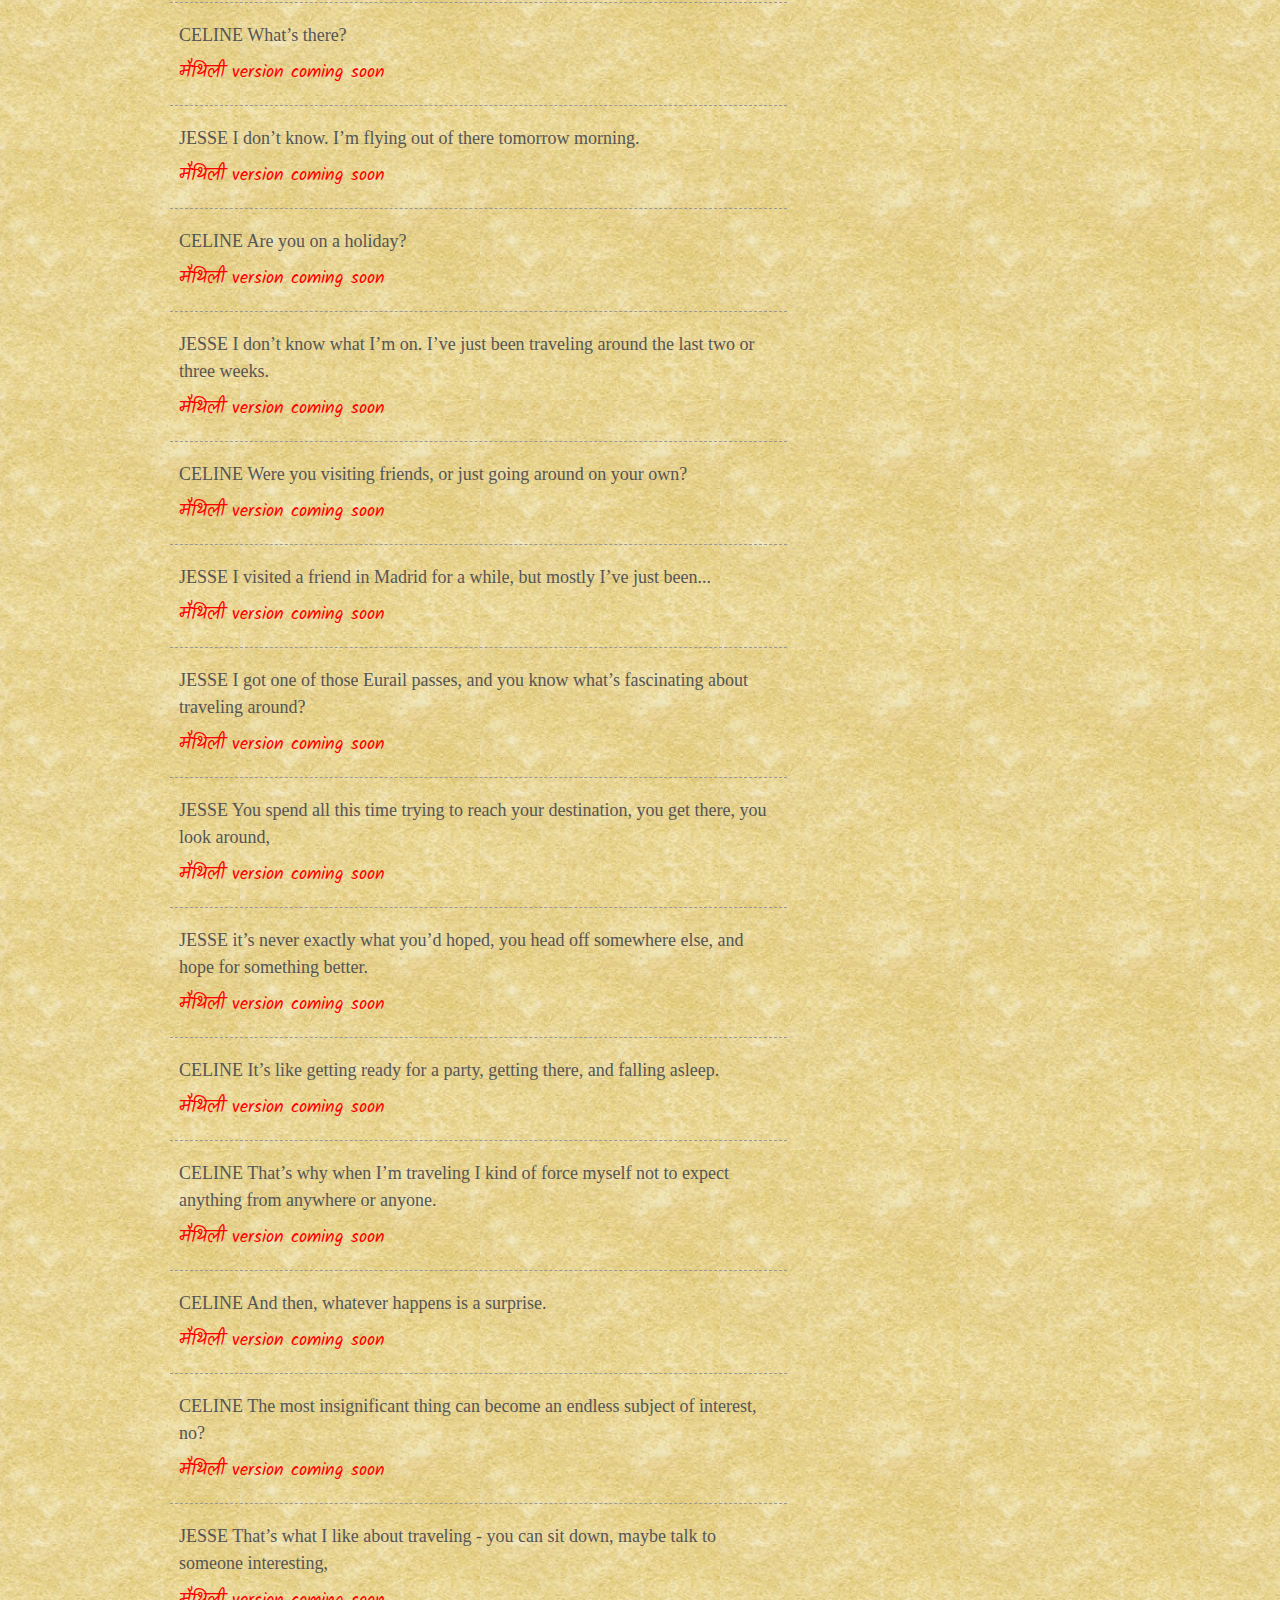
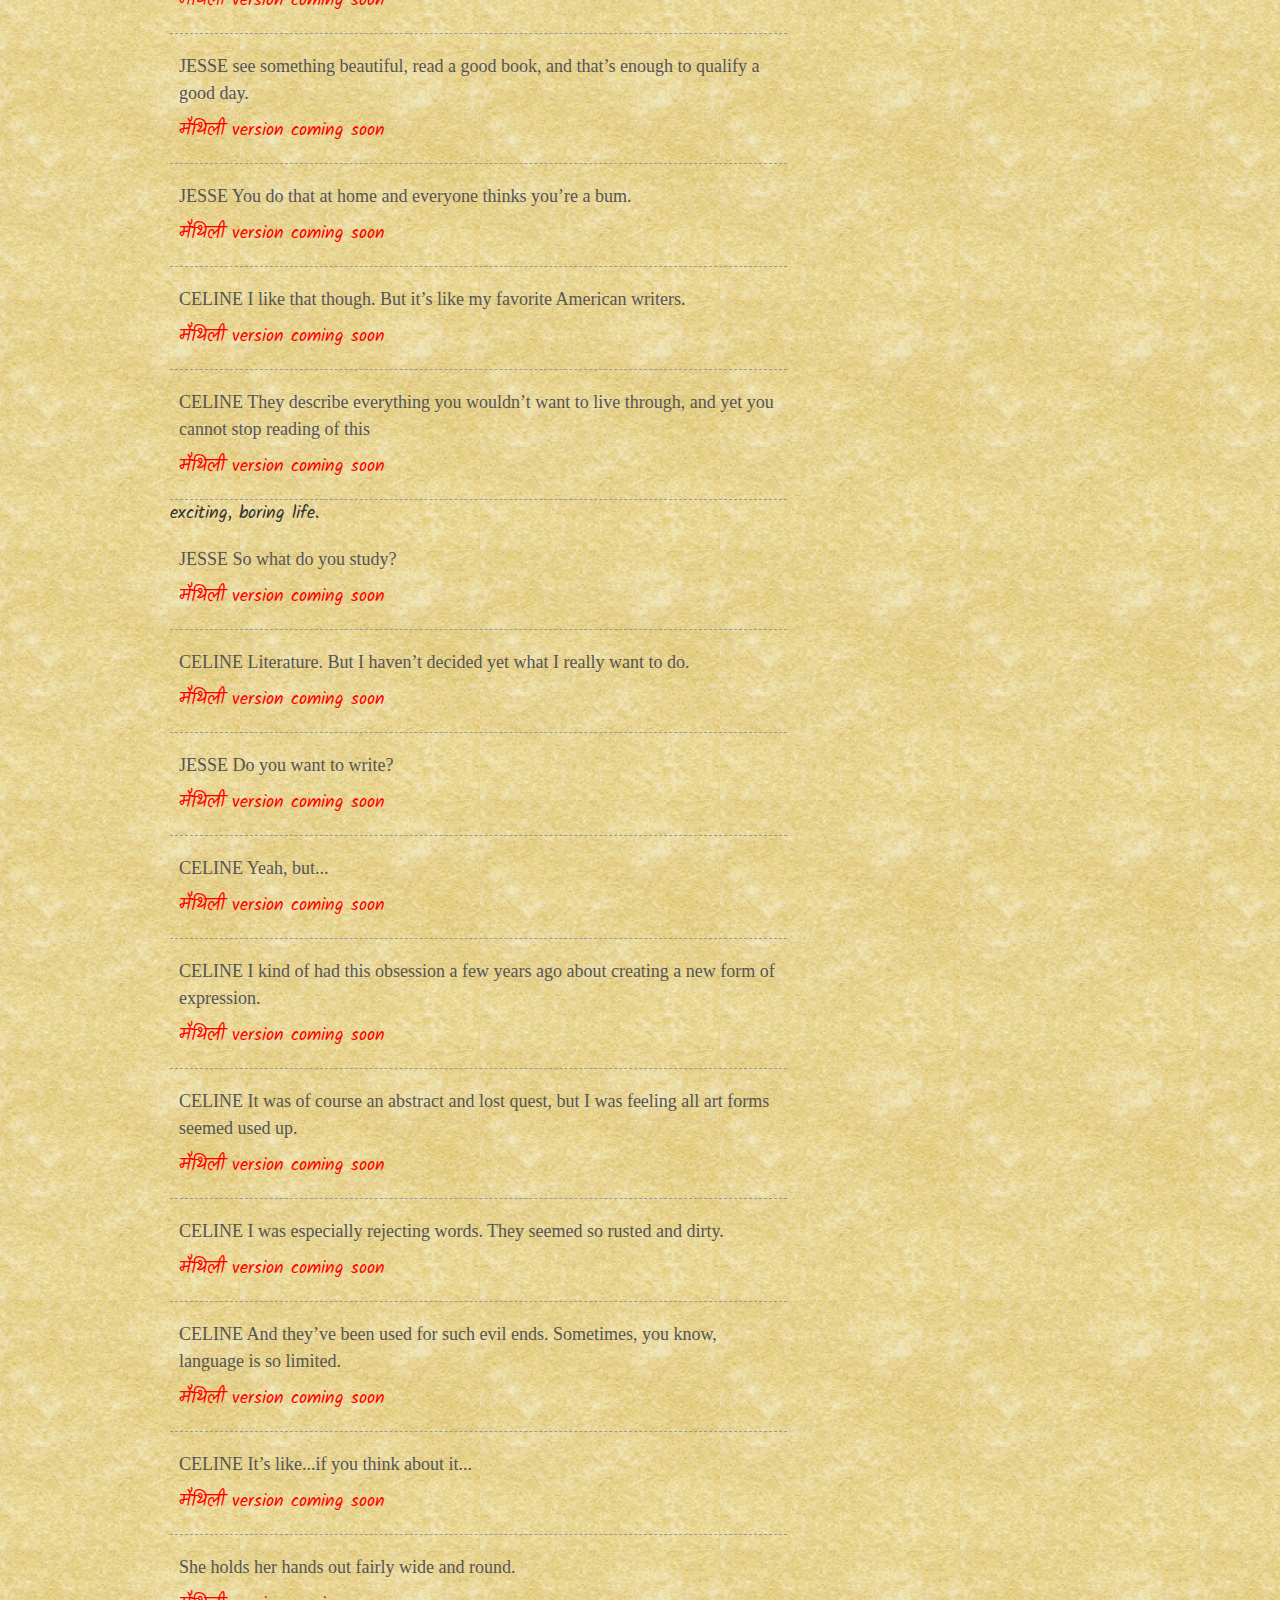
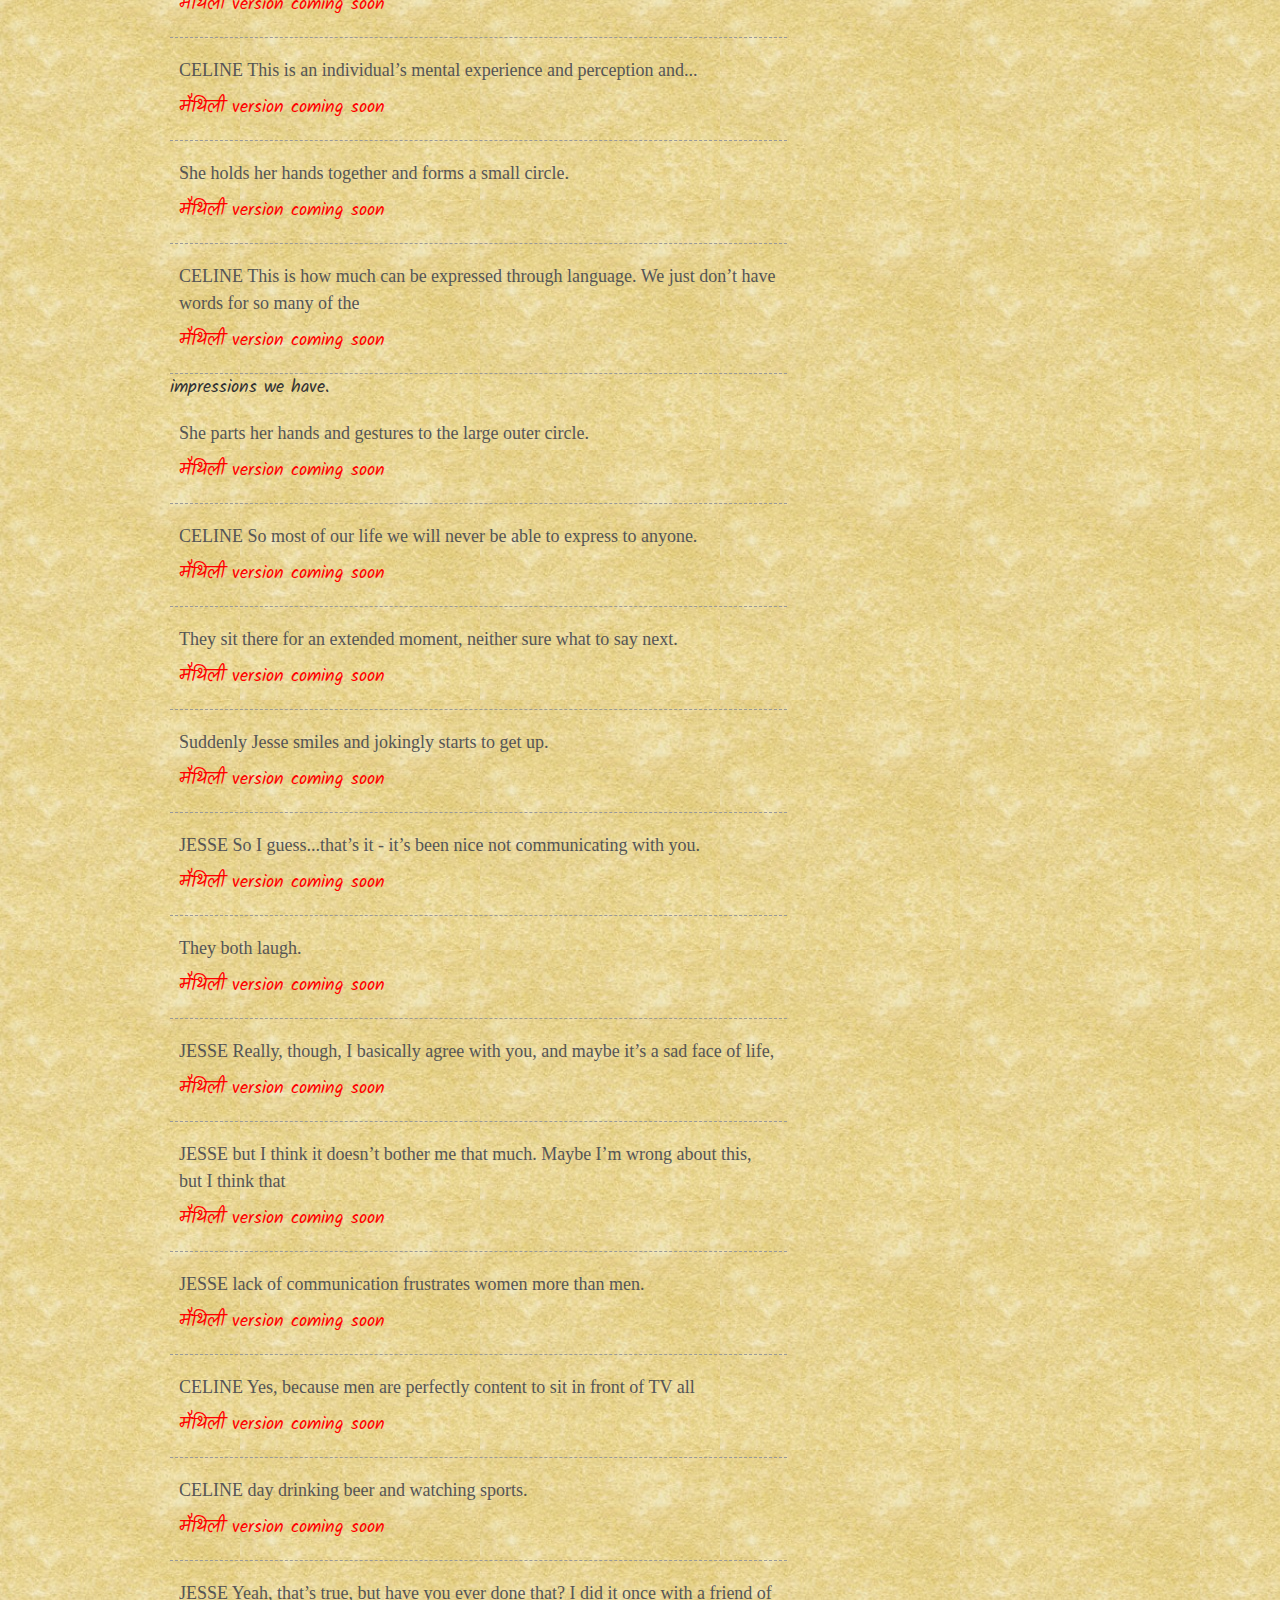
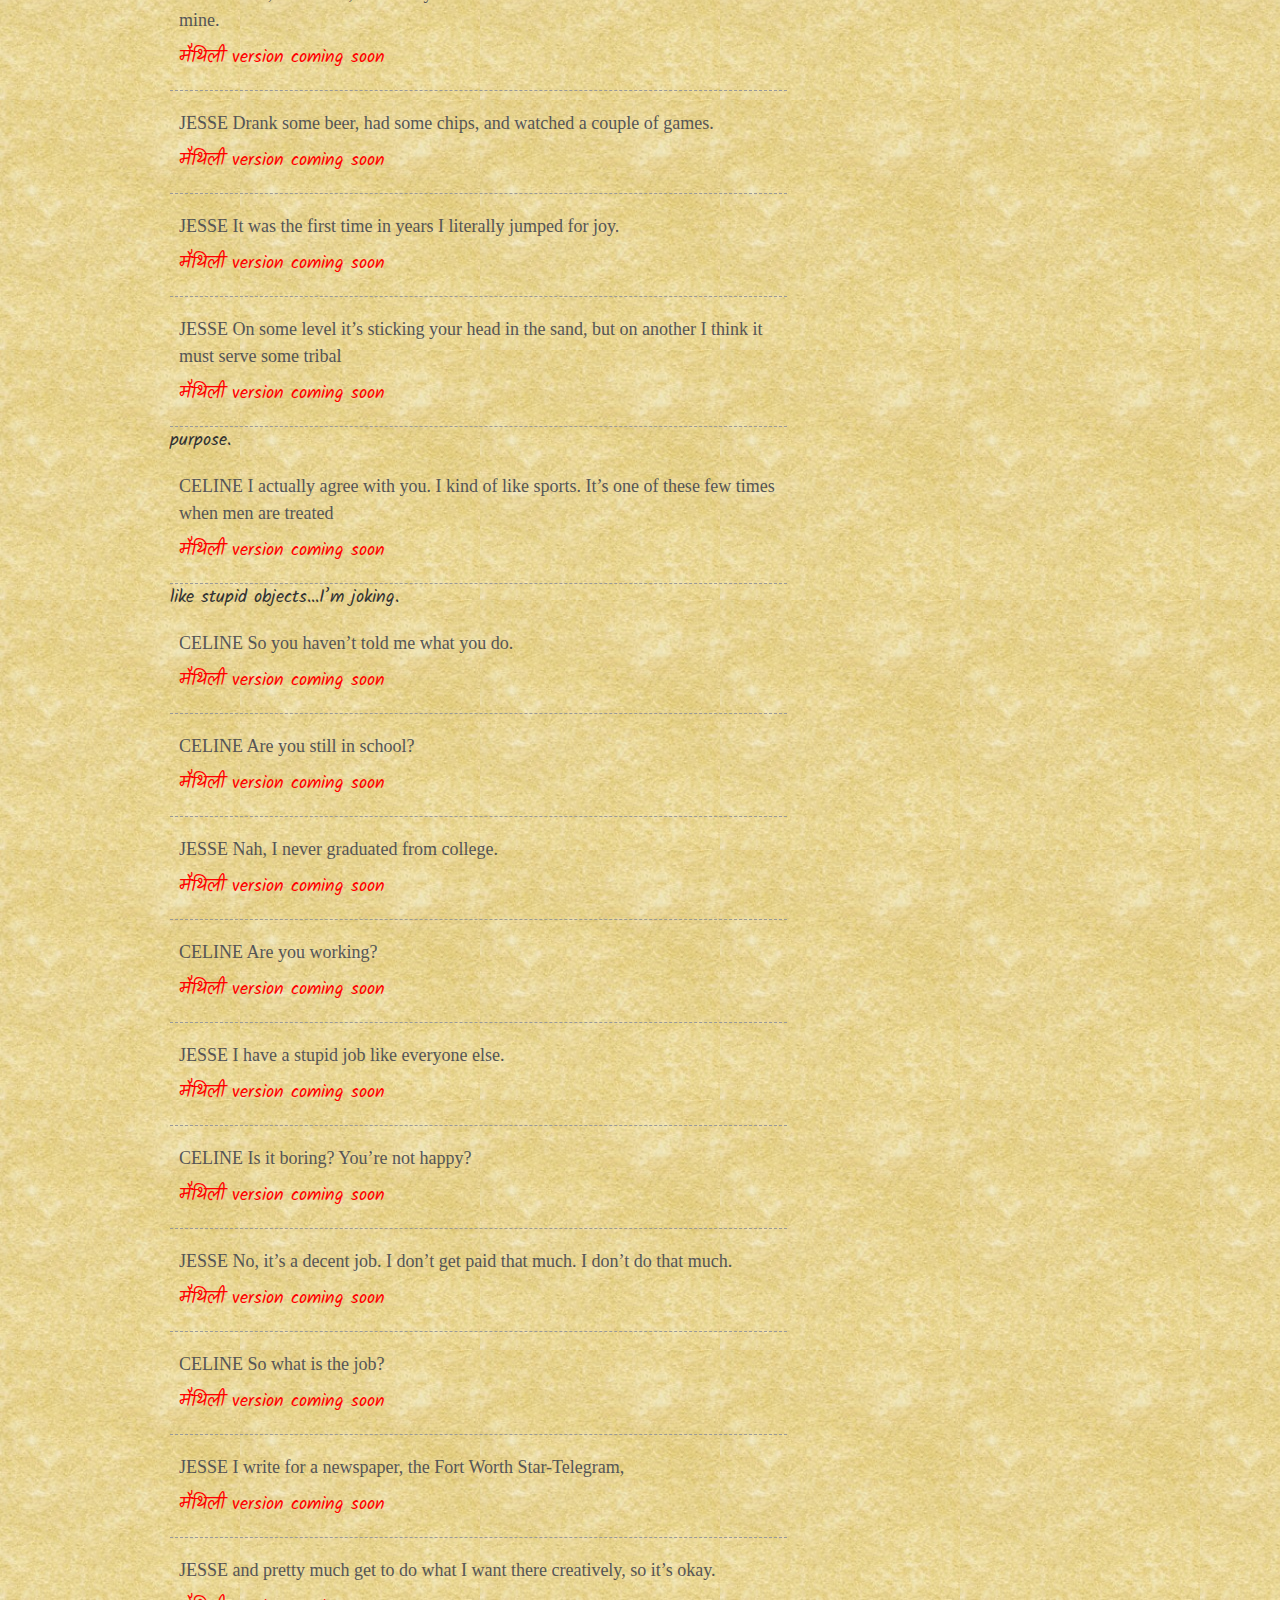
==== commit f3339eaa: "Feb 24 - apan bag, dosar, lagal" ====
--- a/index.html
+++ b/index.html
@@ -134,7 +134,13 @@
             <p class="lang-mai">HUSBAND चुप रहू। अकबर रेख का कही ची.. चुप भो जाऊ ..</p>
             </div>
 
-            <div class="lang-pair"><p class="date"></p><p class="lang-eng">Celine suddenly gets up, grabs her bag, and starts looking for another seat. <p class="lang-hin"></p><p class="lang-mai">मैथिली version coming soon</p></div>
+            <div class="lang-pair">
+            <p class="date"><a href="#/date/2016-02-24" id="/date/2016-02-24">24 Feb 2016</a></p>
+            <p class="lang-eng">Celine suddenly gets up, grabs her bag, and starts looking for another seat. </p>
+            <p class="lang-hin"></p>
+            <p class="lang-mai">Celine अचानक थर भो गिल। आपण बैग उठाई क दोसर थम खोजे लगल। </p>
+            </div>
+
             <div class="lang-pair"><p class="date"></p><p class="lang-eng">A few rows back, she finds a seat across the aisle from Jesse. <p class="lang-hin"></p><p class="lang-mai">मैथिली version coming soon</p></div>
             <div class="lang-pair"><p class="date"></p><p class="lang-eng">Before sitting down, they make brief eye contact and kind of shake their heads and smile at the tension. <p class="lang-hin"></p><p class="lang-mai">मैथिली version coming soon</p></div>
             <div class="lang-pair"><p class="date"></p><p class="lang-eng">Just as she settles in and goes back to her book, the wife gets up and storms down the aisle. <p class="lang-hin"></p><p class="lang-mai">मैथिली version coming soon</p></div>
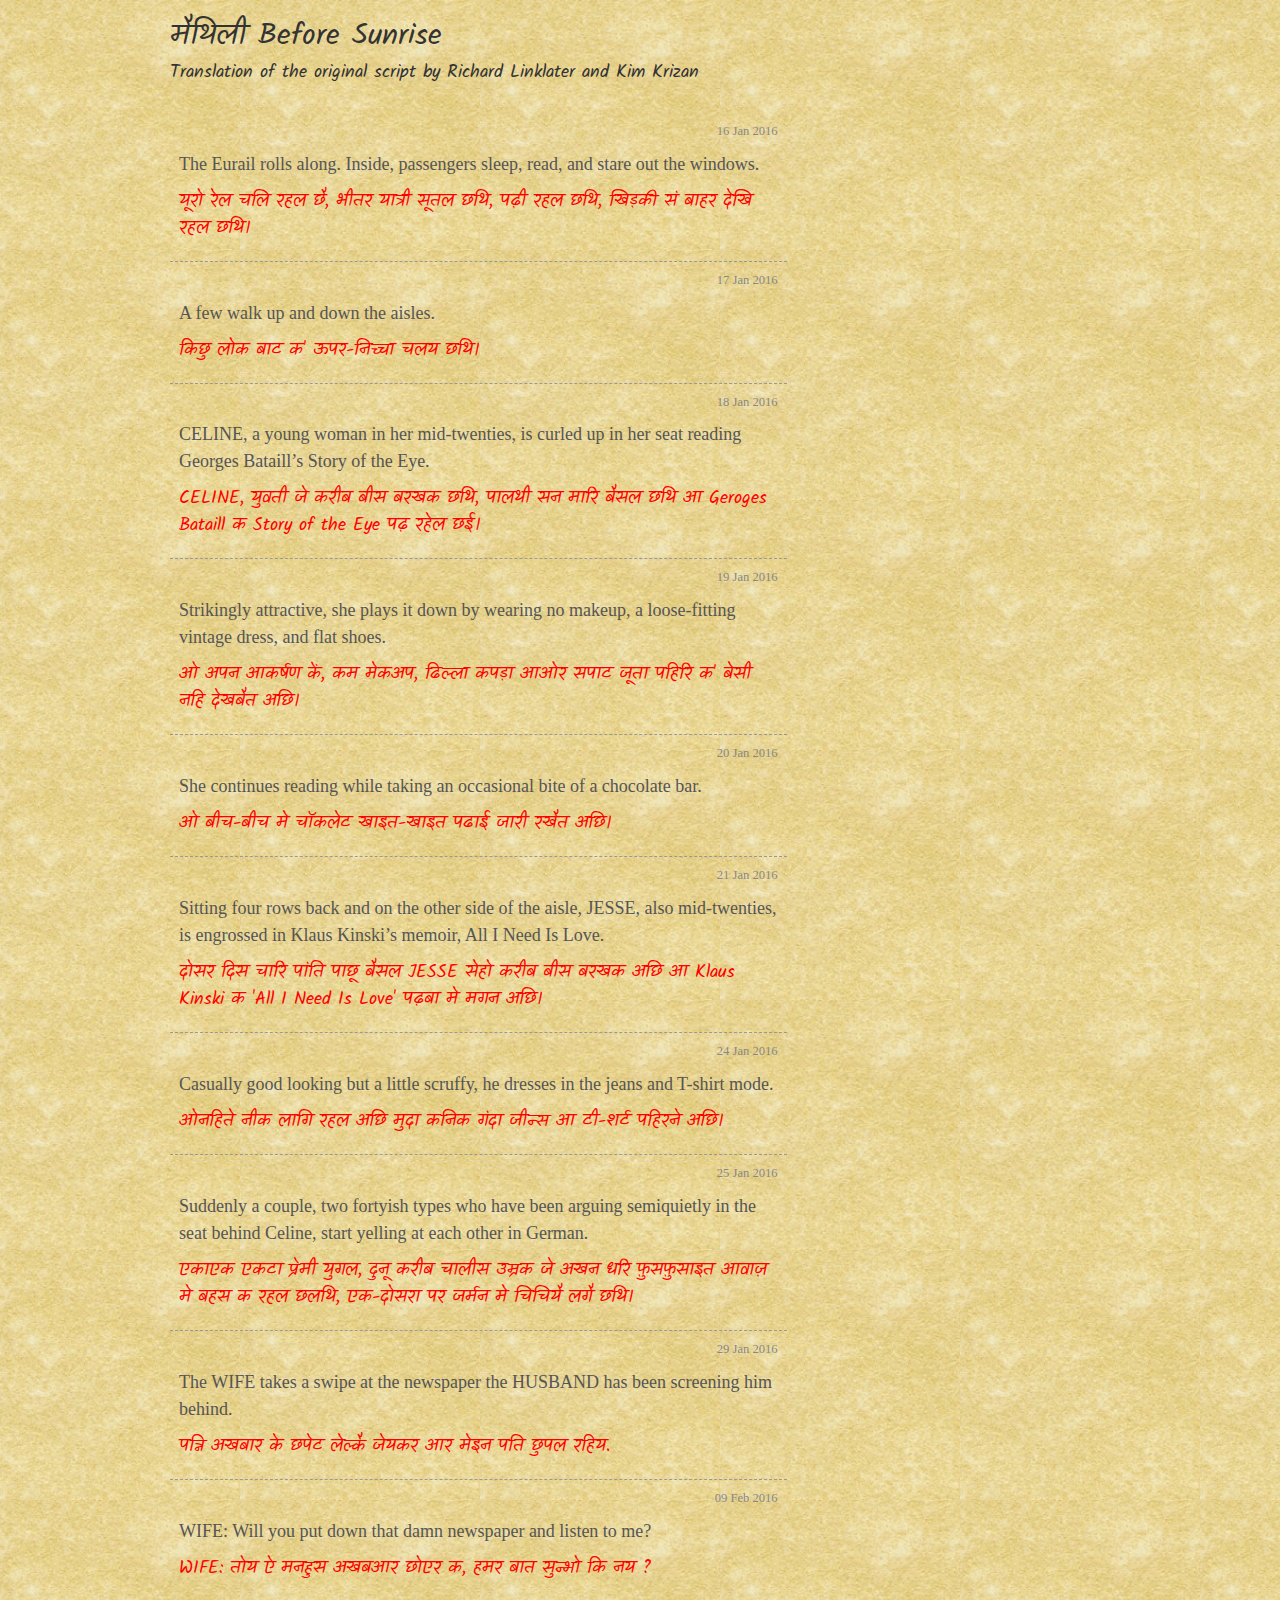
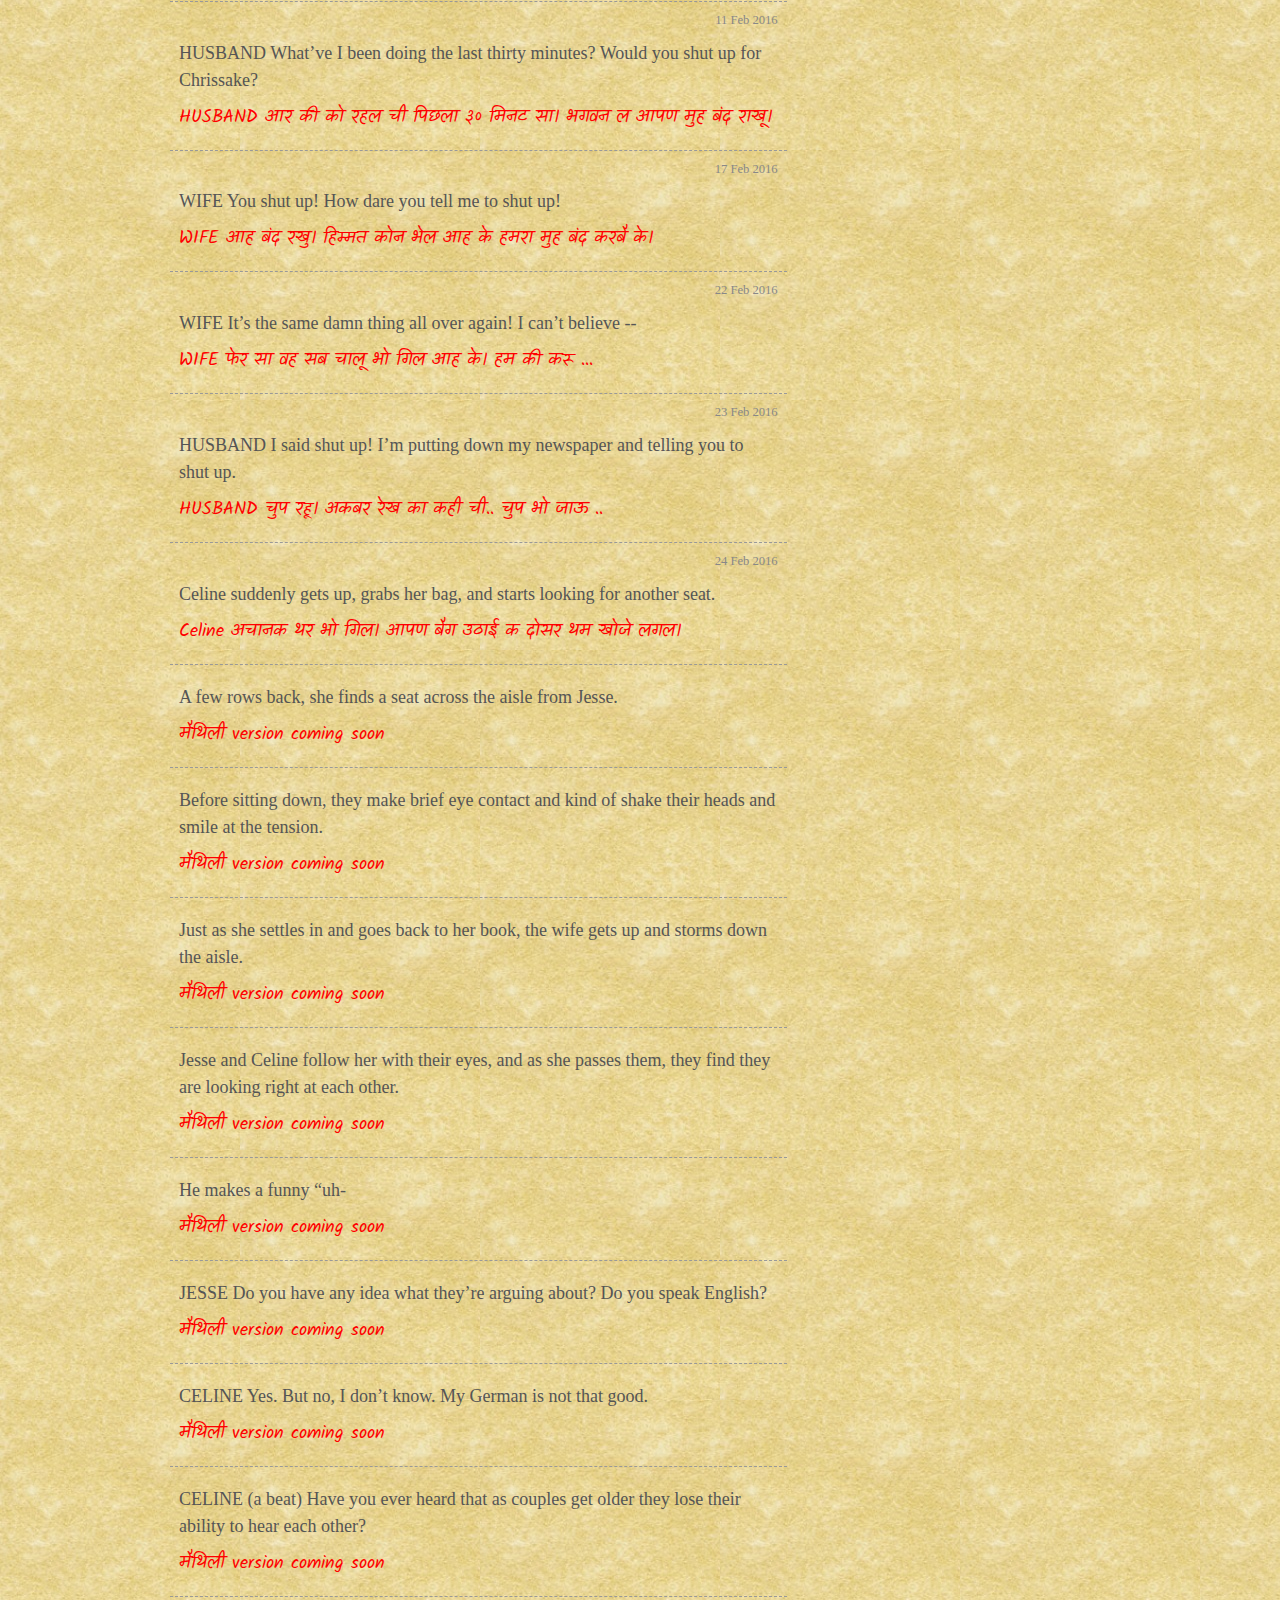
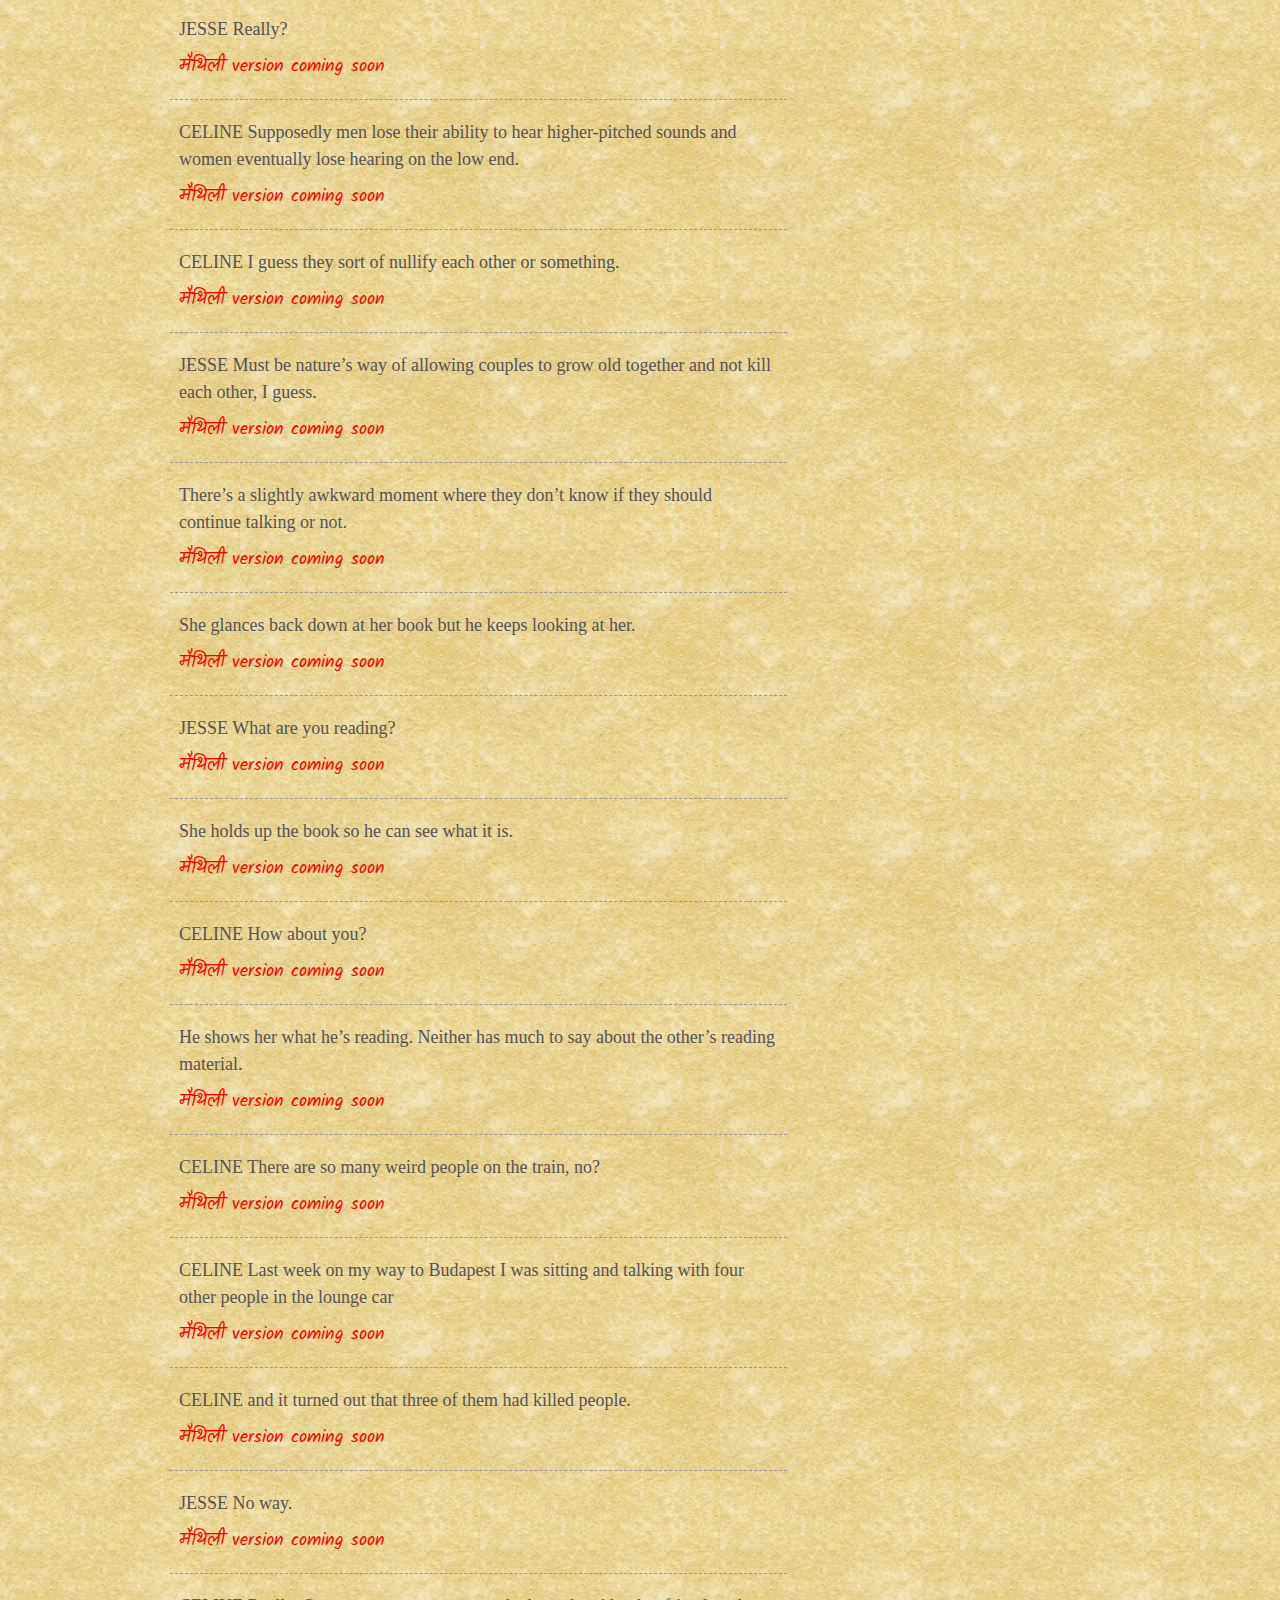
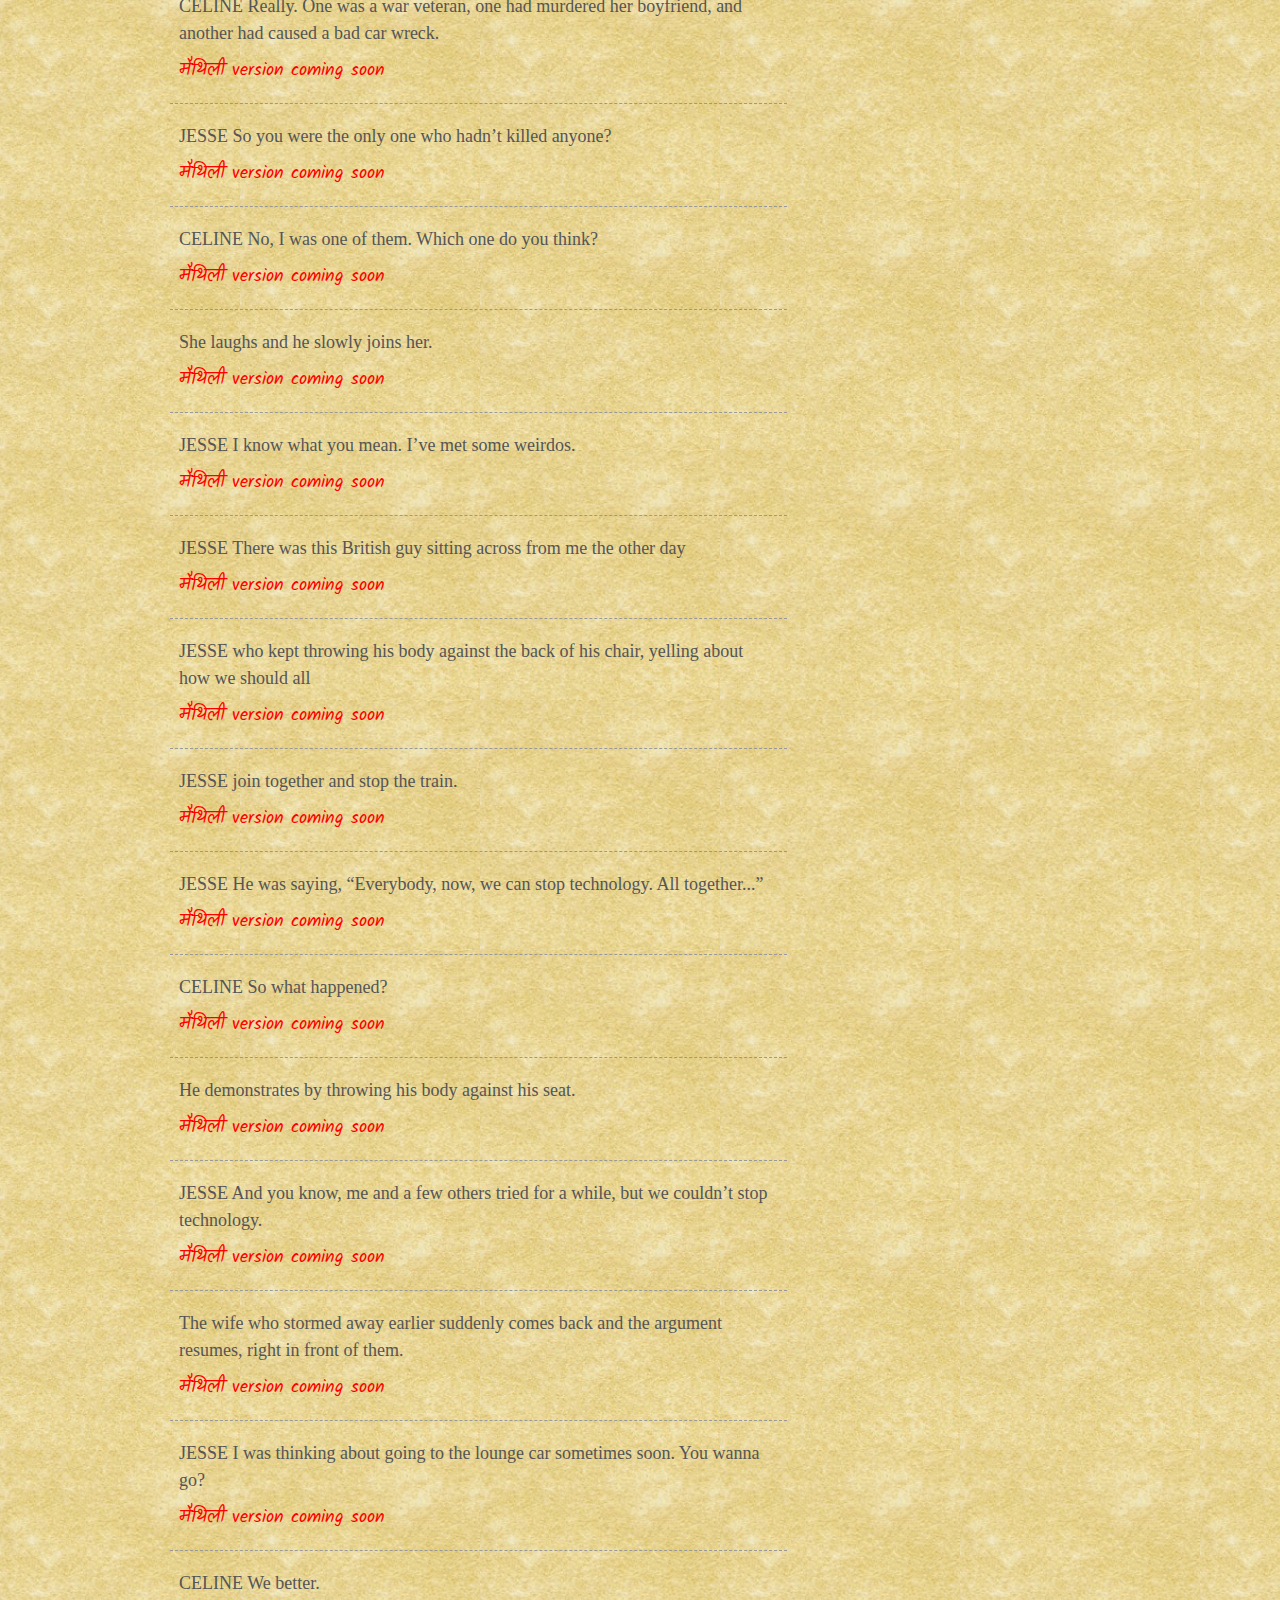
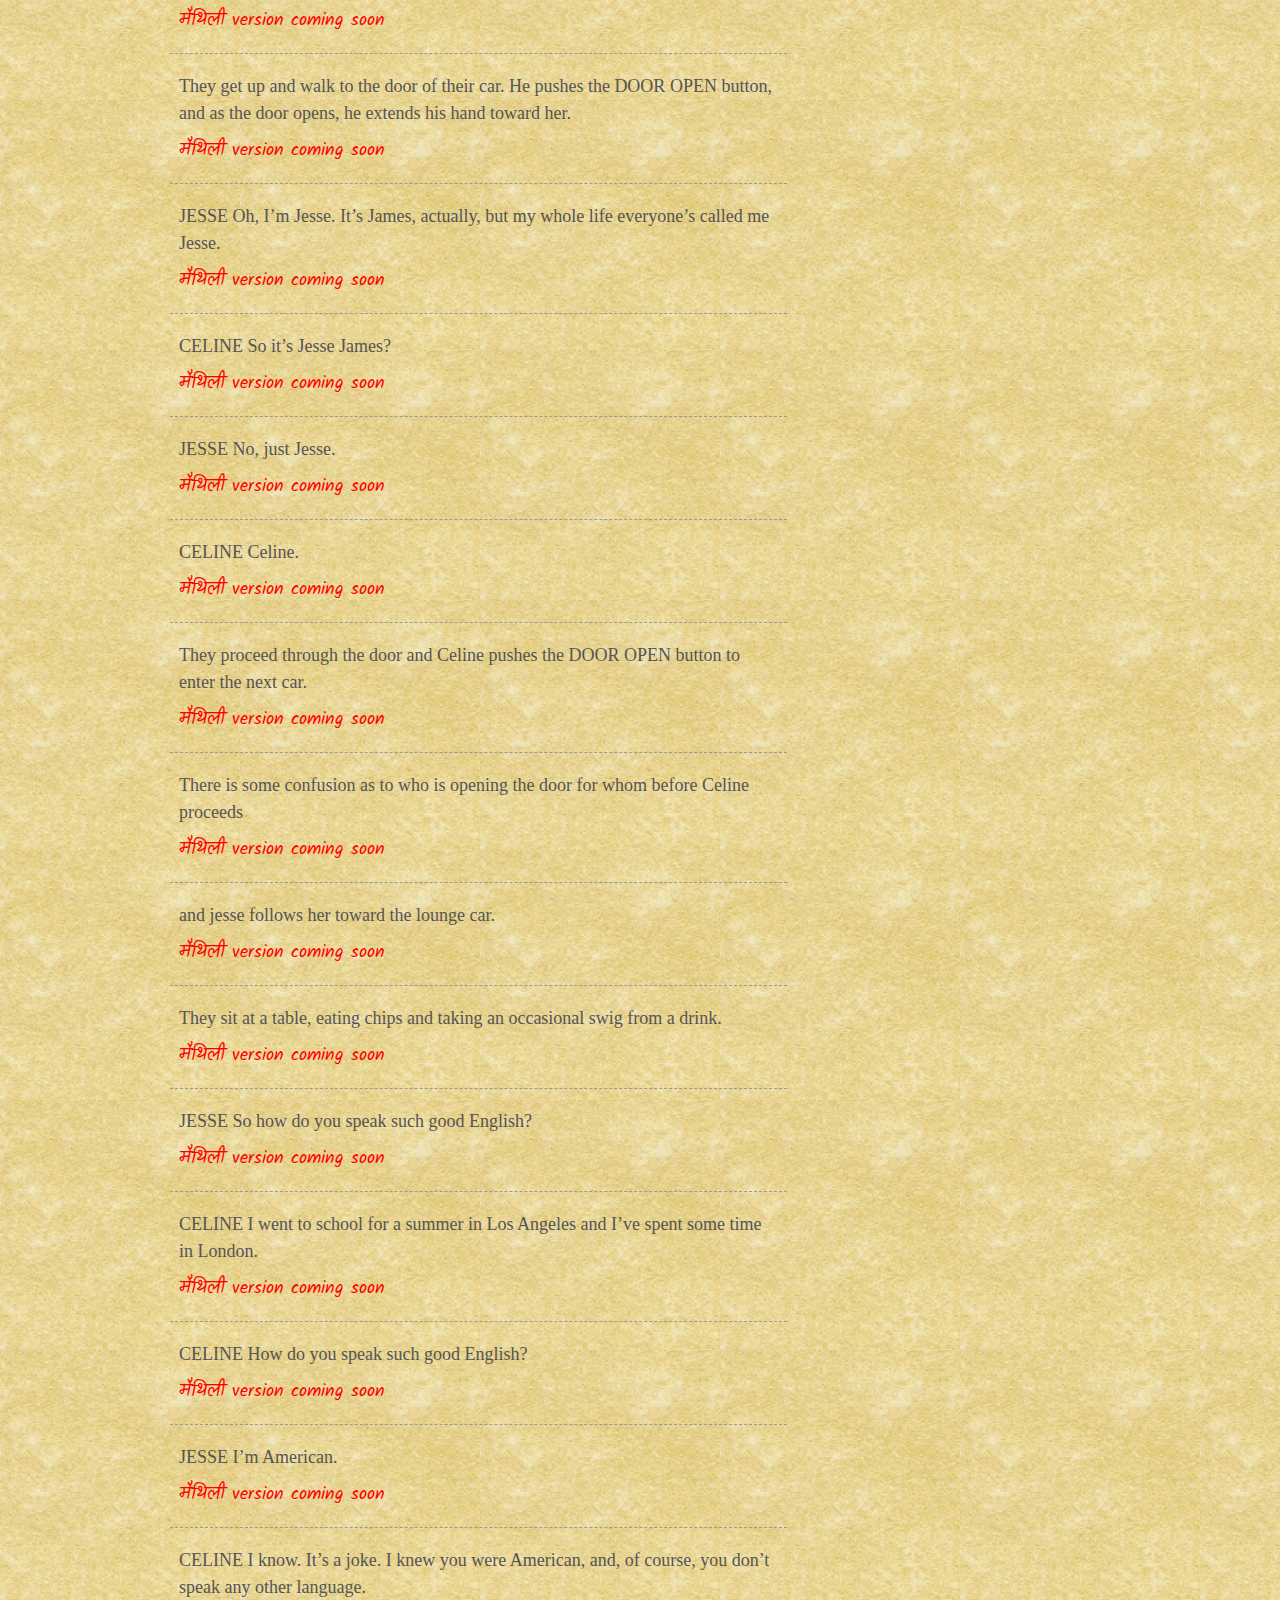
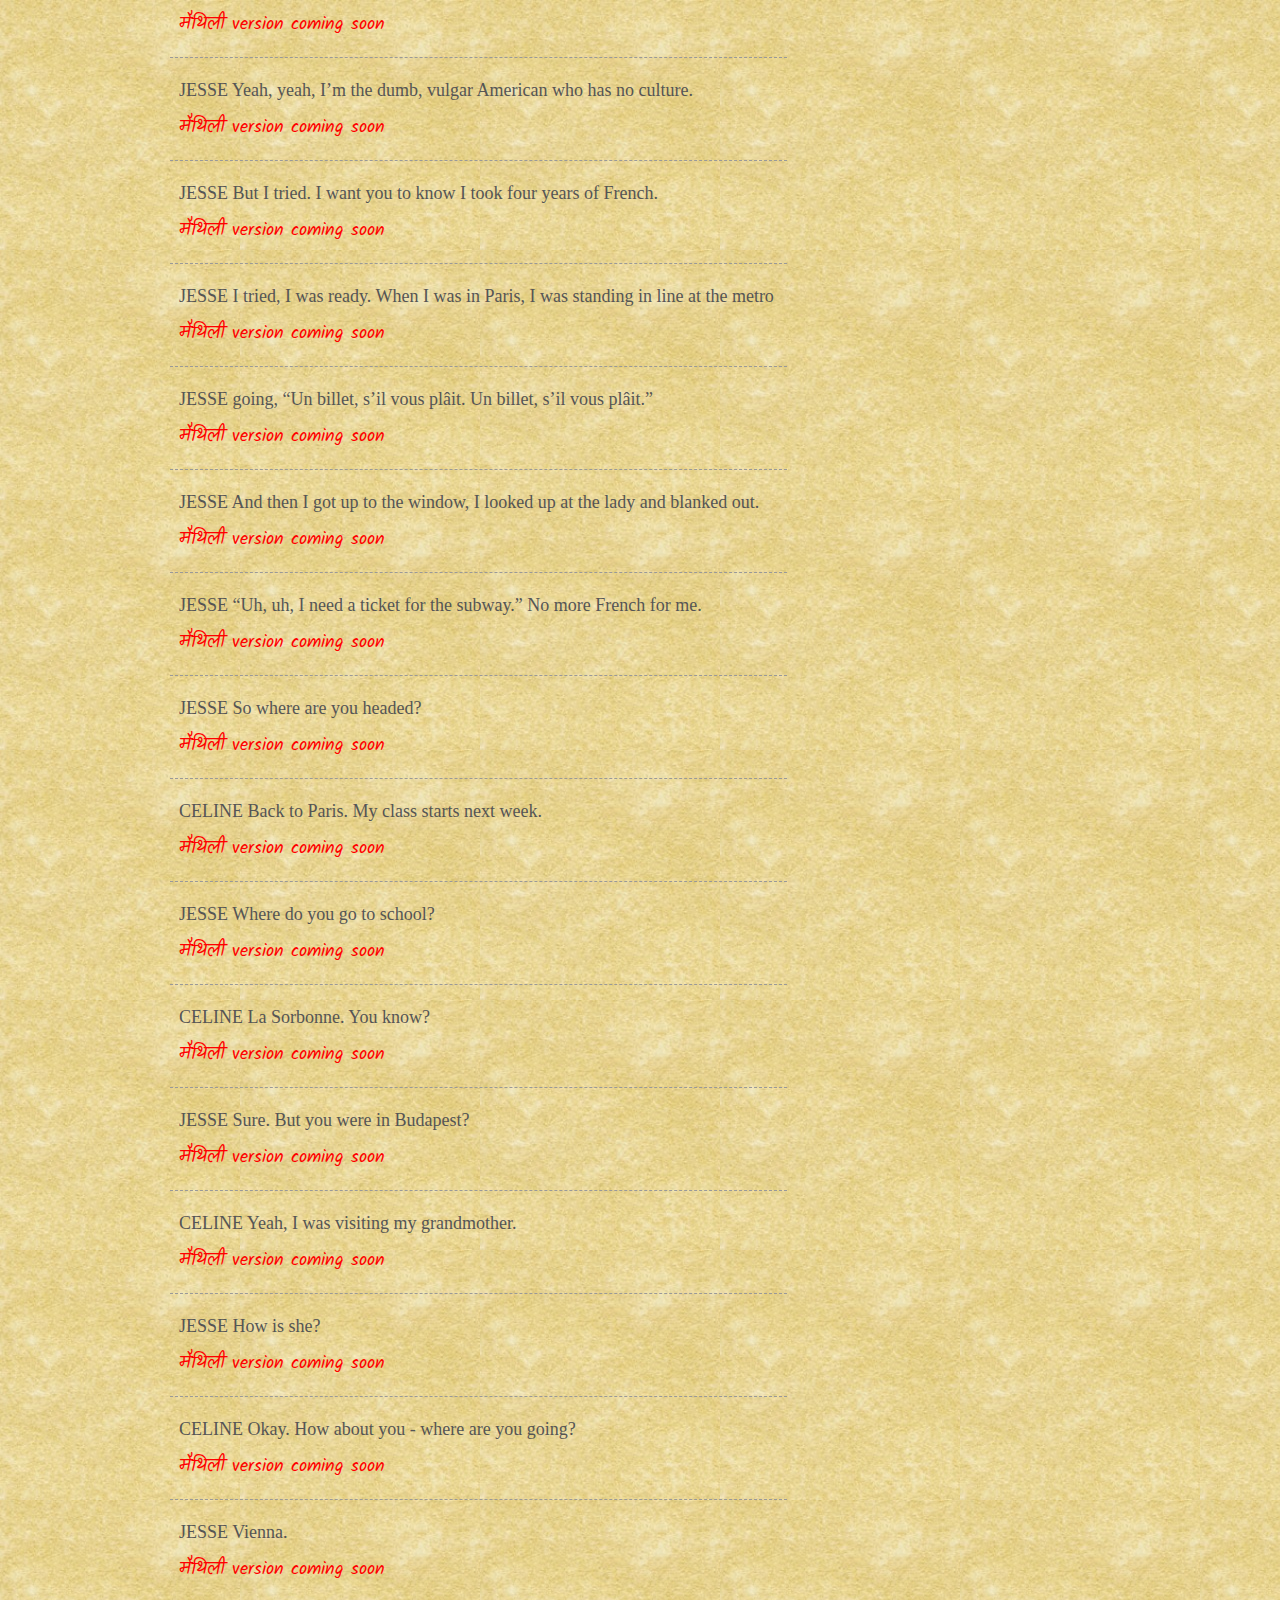
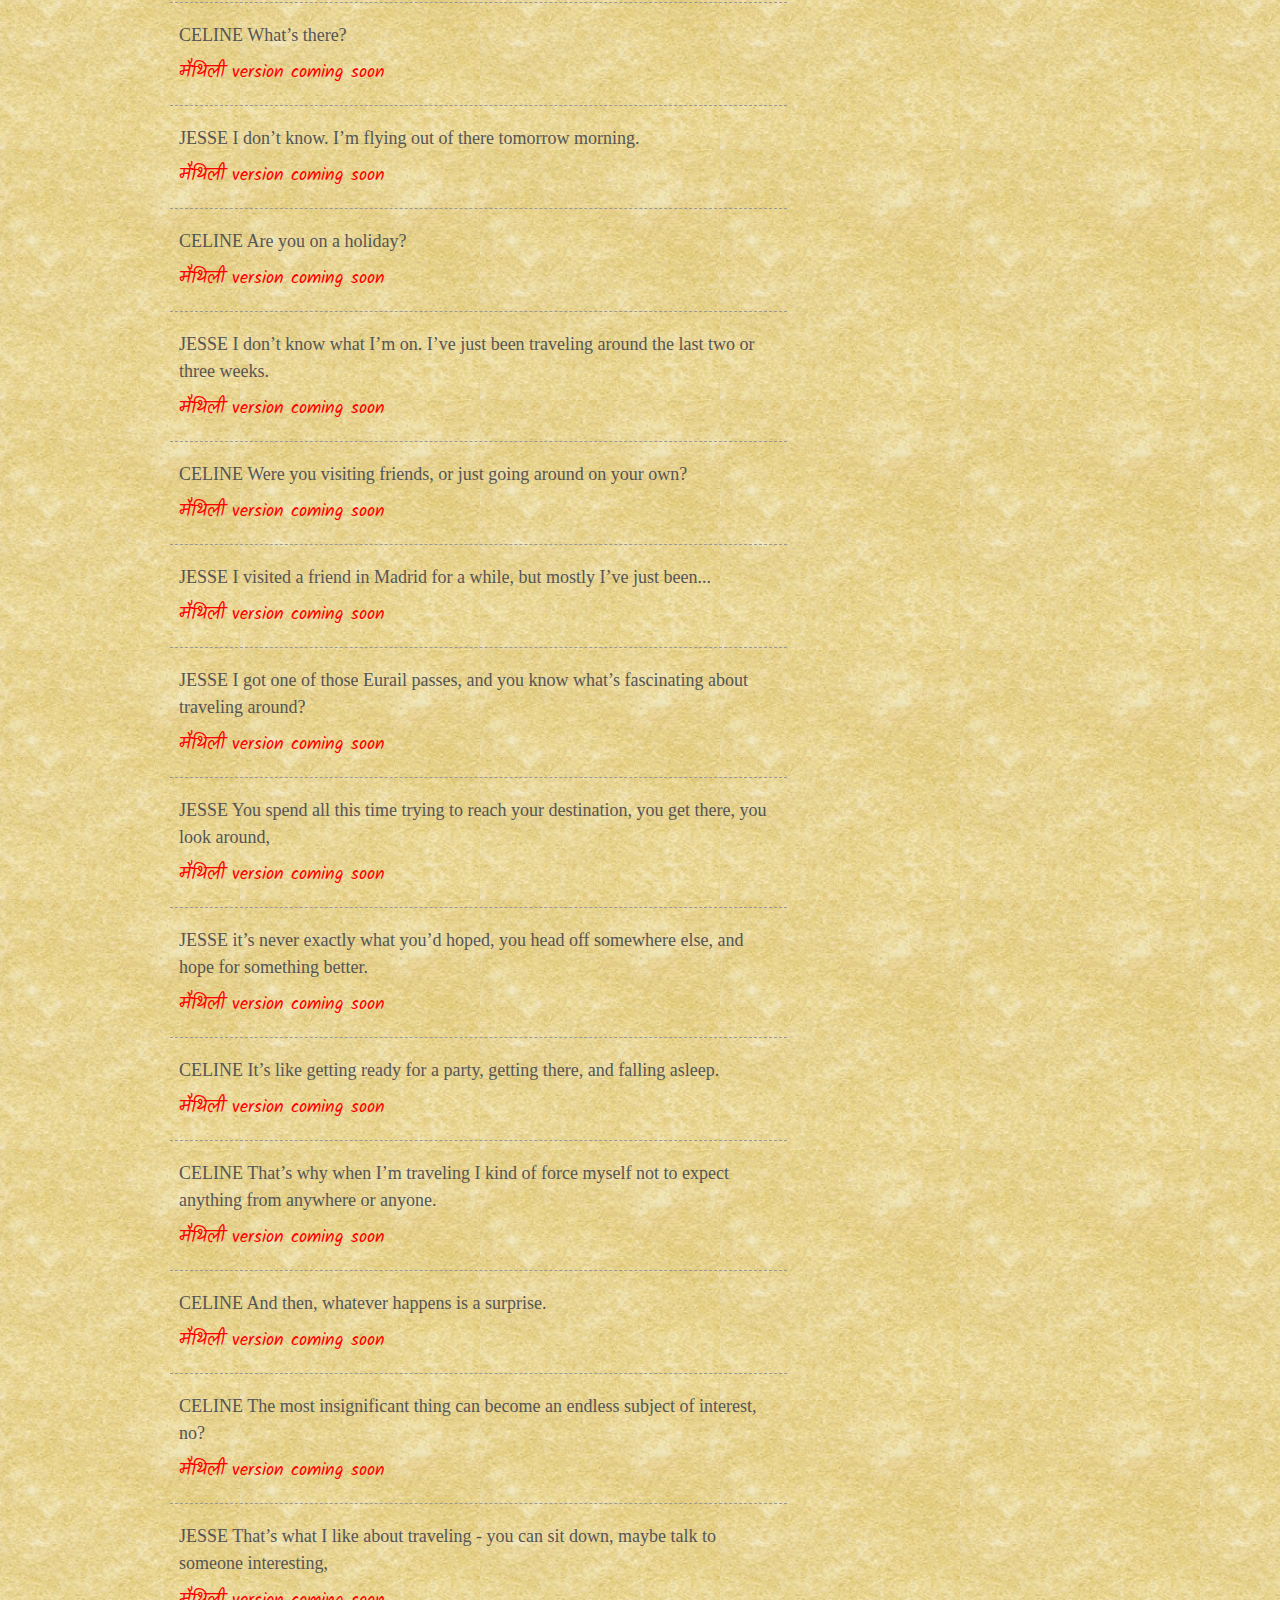
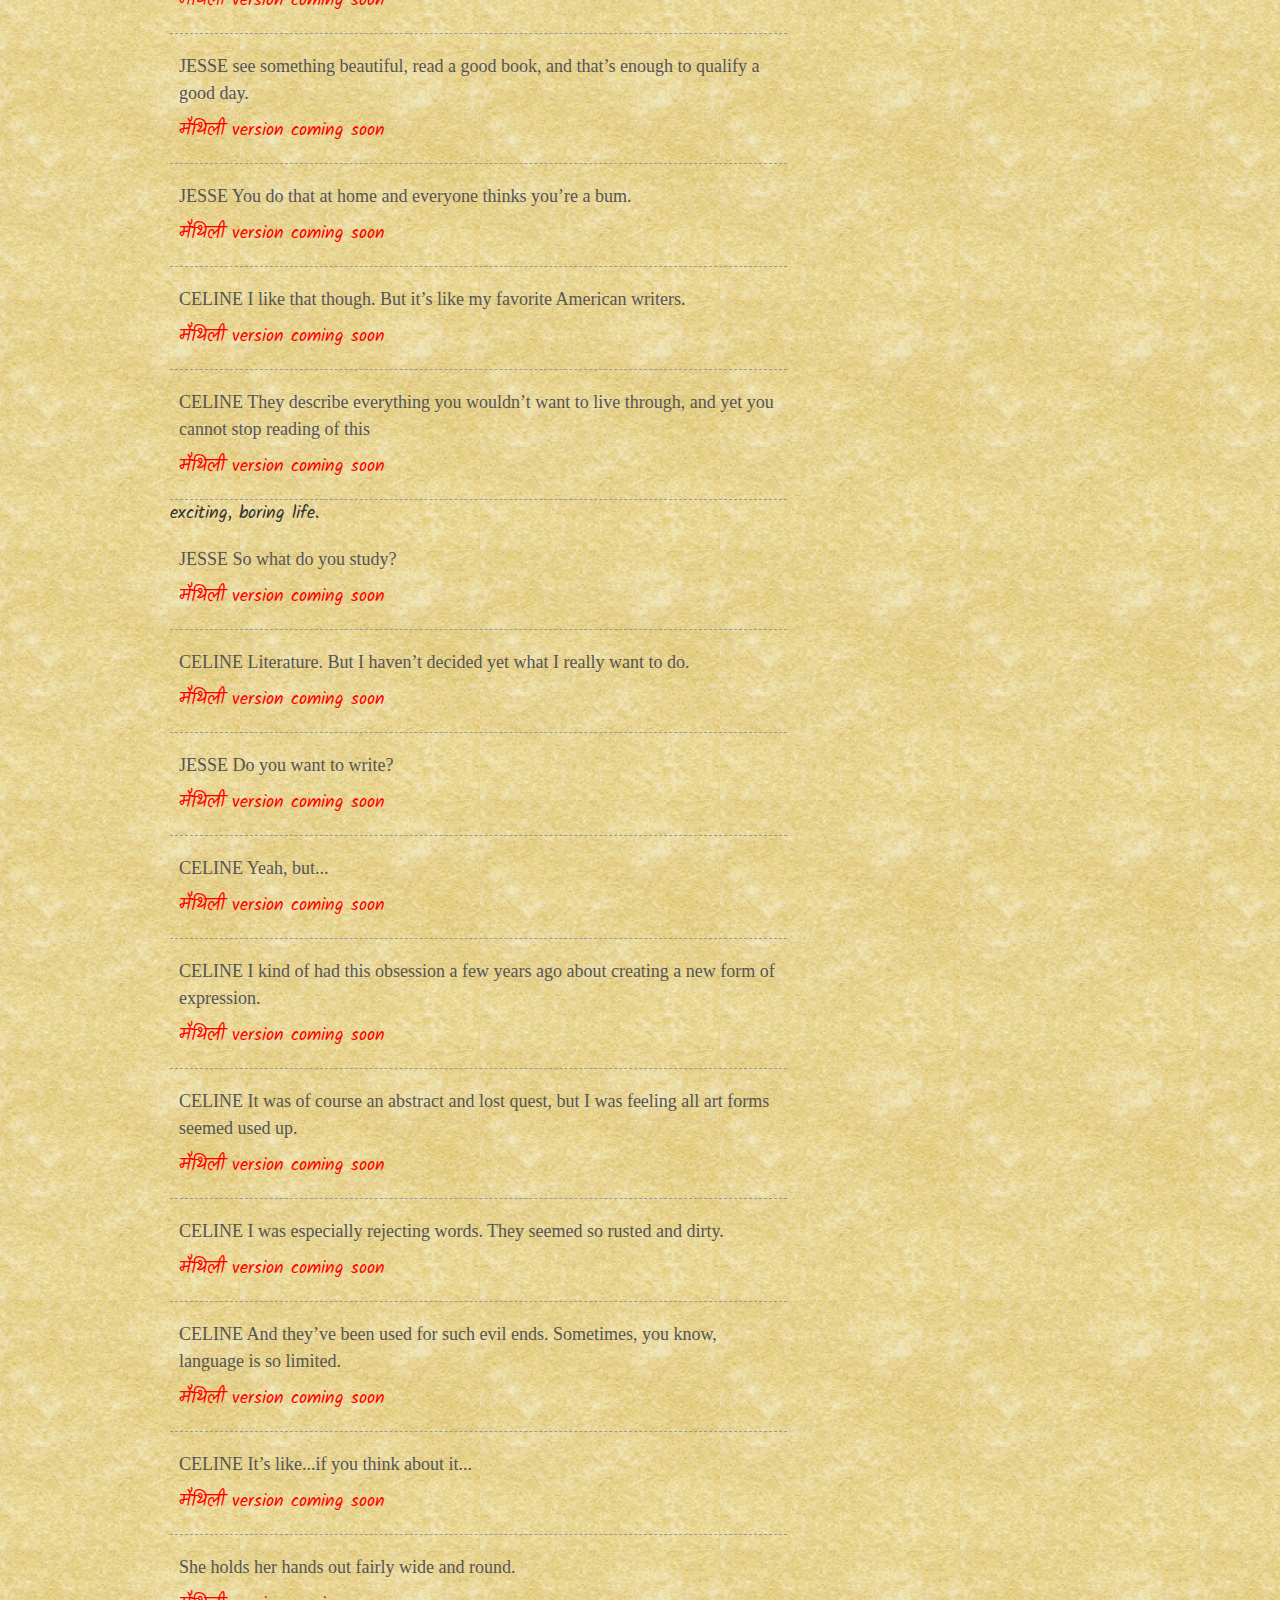
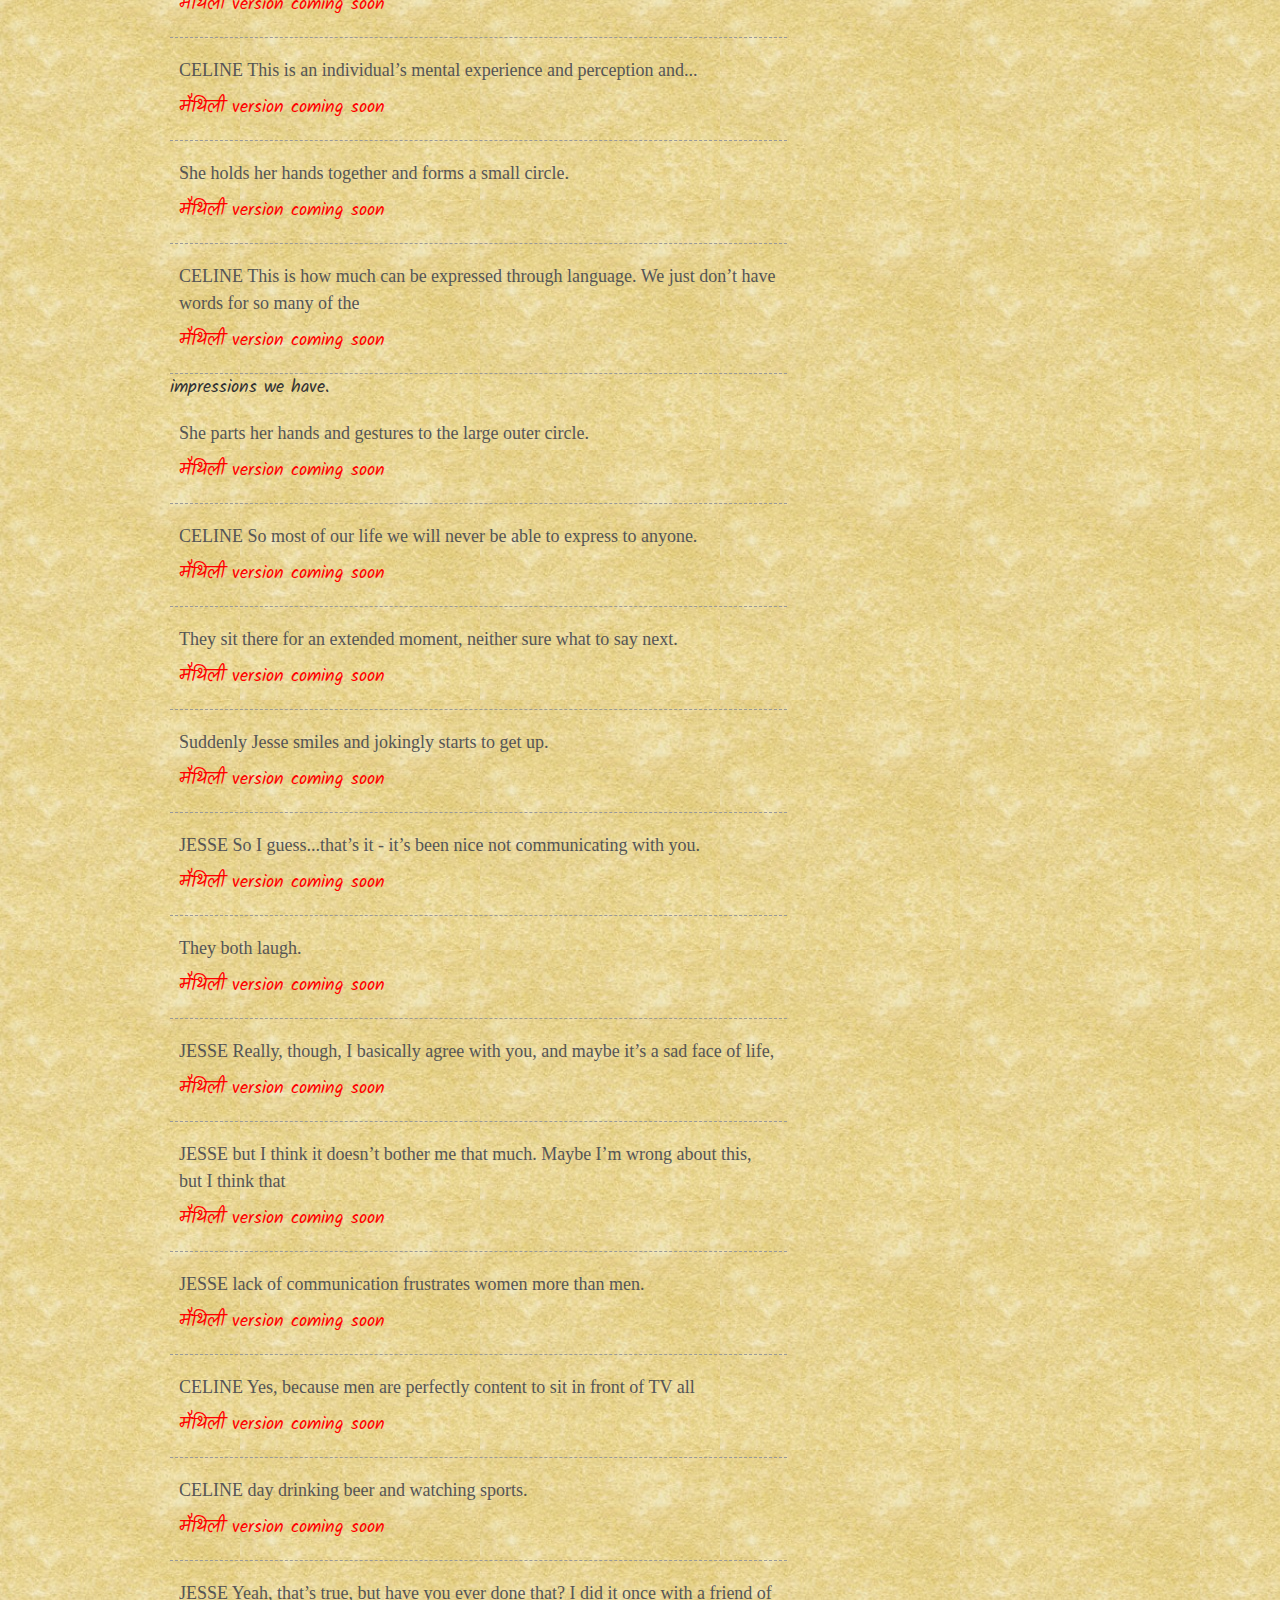
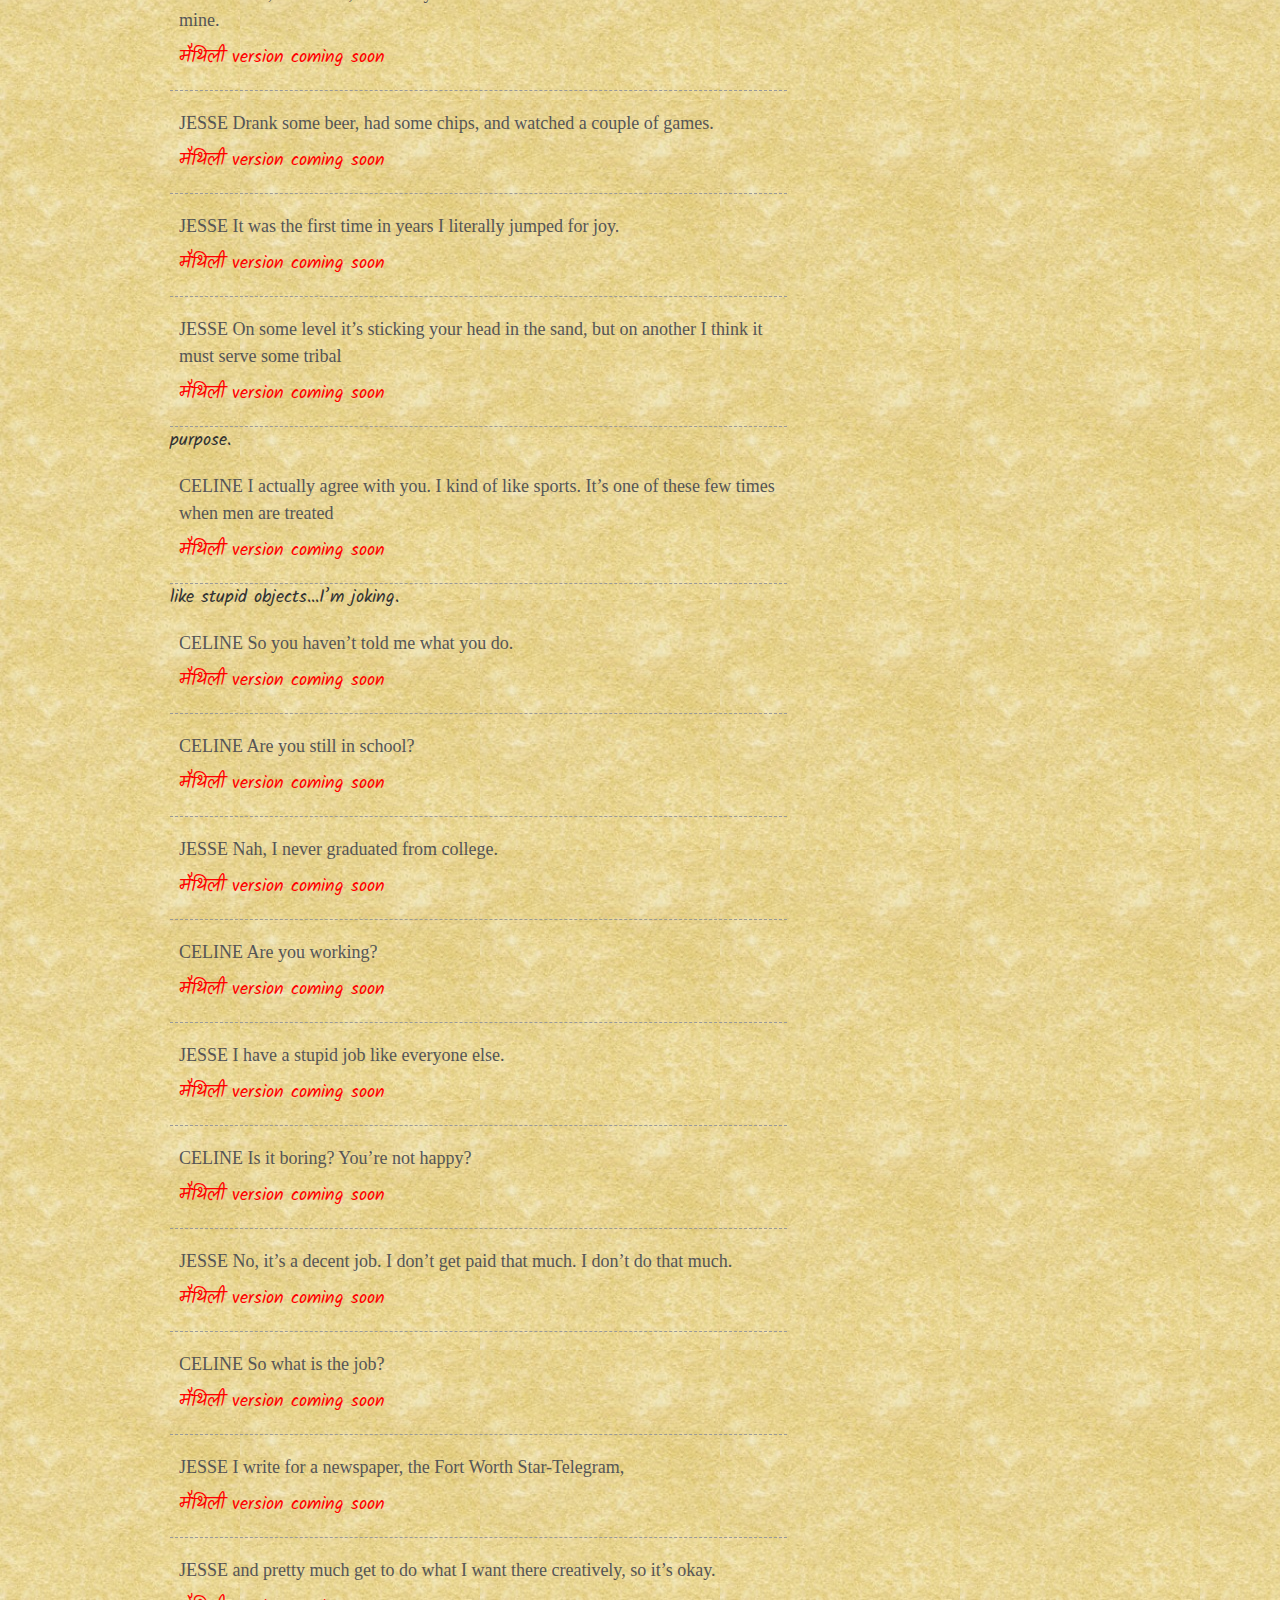
==== commit de01de1b: "Feb 26 - Move to even more better Maithili for first 8 items" ====
--- a/index.html
+++ b/index.html
@@ -44,51 +44,51 @@
               <p class="date"><a href="#/date/2016-01-16" name="/date/2016-01-16">16 Jan 2016</a></p>
               <p class="lang-hin"></p>
               <p class="lang-eng">The Eurail rolls along. Inside, passengers sleep, read, and stare out the windows.</p>
-              <p class="lang-mai">यूरो रेल चल रहाल छई। अंदर में यात्री सूत रहलाई छई। परह रहाल छई। खीरकी से बाहर देख रहाल छई।</p>  
+              <p class="lang-mai">यूरो रेल चलि रहल छै, भीतर यात्री सूतल छथि, पढ़ी रहल छथि, खिड़की सं बाहर देखि रहल छथि।</p>
             </div>
 
             <div class="lang-pair">
               <p class="date"><a href="#/date/2016-01-17" name="/date/2016-01-17">17 Jan 2016</a></p>
               <p class="lang-eng">A few walk up and down the aisles.</p>
               <p class="lang-hin"></p>
-              <p class="lang-mai">कुछ लोग ऐइसेल के अप्पर नीच चलाई छई।</p>
+              <p class="lang-mai">किछु लोक बाट क' ऊपर-निच्चा चलय छथि।</p>
             </div>
             <div class="lang-pair">
               <p class="date"><a href="#/date/2016-01-18" name="/date/2016-01-18">18 Jan 2016</a></p>
               <p class="lang-eng">CELINE, a young woman in her mid-twenties, is curled up in her seat reading Georges Bataill’s Story of the Eye.</p>
               <p class="lang-hin"></p>
-              <p class="lang-mai">बीस-एक साल के ऐगौ जवान लड़की, अप्पन जगह पे गोअल होए क बैठल छई आरो Georges Bataill के  Story of the Eye  पढ़ रहेल छई।</p>
+              <p class="lang-mai">CELINE, युवती जे करीब बीस बरखक छथि, पालथी सन मारि बैसल छथि आ Geroges Bataill क Story of the Eye पढ़ रहेल छई।</p>
             </div>
 
             <div class="lang-pair">
             <p class="date"><a href="#/date/2016-01-19" name="/date/2016-01-19">19 Jan 2016</a></p>
             <p class="lang-eng">Strikingly attractive, she plays it down by wearing no makeup, a loose-fitting vintage dress, and flat shoes.</p>
             <p class="lang-hin"></p>
-            <p class="lang-mai">उ अपन आकर्षण के - बिन। मेकअप, ठिल। ठ।ल। कपड।, आरो सपाट जूत। पेहेन के - ज्यादा नैय देख्बै छयी। </p>
+            <p class="lang-mai">ओ अपन आकर्षण कें, कम मेकअप, ढिल्ला कपड़ा आओर सपाट जूता पहिरि क' बेसी नहि देखबैत अछि।</p>
             </div>
             <div class="lang-pair">
             <p class="date"><a href="#/date/2016-01-20" name="/date/2016-01-20">20 Jan 2016</a></p>
             <p class="lang-eng">She continues reading while taking an occasional bite of a chocolate bar.</p>
             <p class="lang-hin"></p>
-            <p class="lang-mai">उ बीच बीच में चोक़लेट ब।ऱ ख्ऐते ख्ऐते हुए ,पठ।ई ज।री रकह्ल कैयह</p>
+            <p class="lang-mai">ओ बीच-बीच मे चॉकलेट खाइत-खाइत पढाई जारी रखैत अछि।</p>
             </div>
             <div class="lang-pair">
             <p class="date"><a href="#/date/2016-01-21" name="/date/2016-01-21">21 Jan 2016</a></p>
             <p class="lang-eng">Sitting four rows back and on the other side of the aisle, JESSE, also mid-twenties, is engrossed in Klaus Kinski’s memoir, All I Need Is Love.</p>
             <p class="lang-hin"></p>
-            <p class="lang-mai">Aisle के दोसर तरफ़, चार कतआर पिछे बैठल JESSE भी २०-२१ साल क छई आरो Klaus Kinski के All I Need Is Love पढ़ये में मग्न छई ।</p>
+            <p class="lang-mai">दोसर दिस चारि पांति पाछू बैसल JESSE सेहो करीब बीस बरखक अछि आ Klaus Kinski क 'All I Need Is Love' पढ़बा मे  मगन अछि।</p>
             </div>
             <div class="lang-pair">
             <p class="date"><a href="#/date/2016-01-24" name="/date/2016-01-24">24 Jan 2016</a></p>
             <p class="lang-eng">Casually good looking but a little scruffy, he dresses in the jeans and T-shirt mode.</p>
             <p class="lang-hin"></p>
-            <p class="lang-mai">यूँ ही अच्छ। द्ऐखे मय, लकिन तनिक मैल-कुचैल , ऊ  jeans और tshirt पहेनेय रहयेय</p>
+            <p class="lang-mai">ओनहिते नीक लागि रहल अछि मुदा कनिक गंदा जीन्स आ टी-शर्ट पहिरने अछि।</p>
             </div>
             <div class="lang-pair">
             <p class="date"><a href="#/date/2016-01-25" name="/date/2016-01-25">25 Jan 2016</a></p>
             <p class="lang-eng">Suddenly a couple, two fortyish types who have been arguing semiquietly in the seat behind Celine, start yelling at each other in German.</p>
             <p class="lang-hin"></p>
-            <p class="lang-mai">अच्चानक से ऐक जोड़ा, दोनों चालीस के आस पास, जे अभि तक धिरे अवाज़ मय लड़े रह्ऐ , येक दुसर। पे जरमन मय चिल्लाबे लग लै. </p>
+            <p class="lang-mai">एकाएक एकटा प्रेमी युगल, दुनू करीब चालीस उम्रक जे अखन धरि फ़ुसफ़ुसाइत आवाज़ मे बहस क रहल छलथि, एक-दोसरा पर जर्मन मे चिचियै लगै छथि।</p>
             </div>
             <div class="lang-pair">
             <p class="date"><a href="#/date/2016-01-29" name="/date/2016-01-29">29 Jan 2016</a></p>
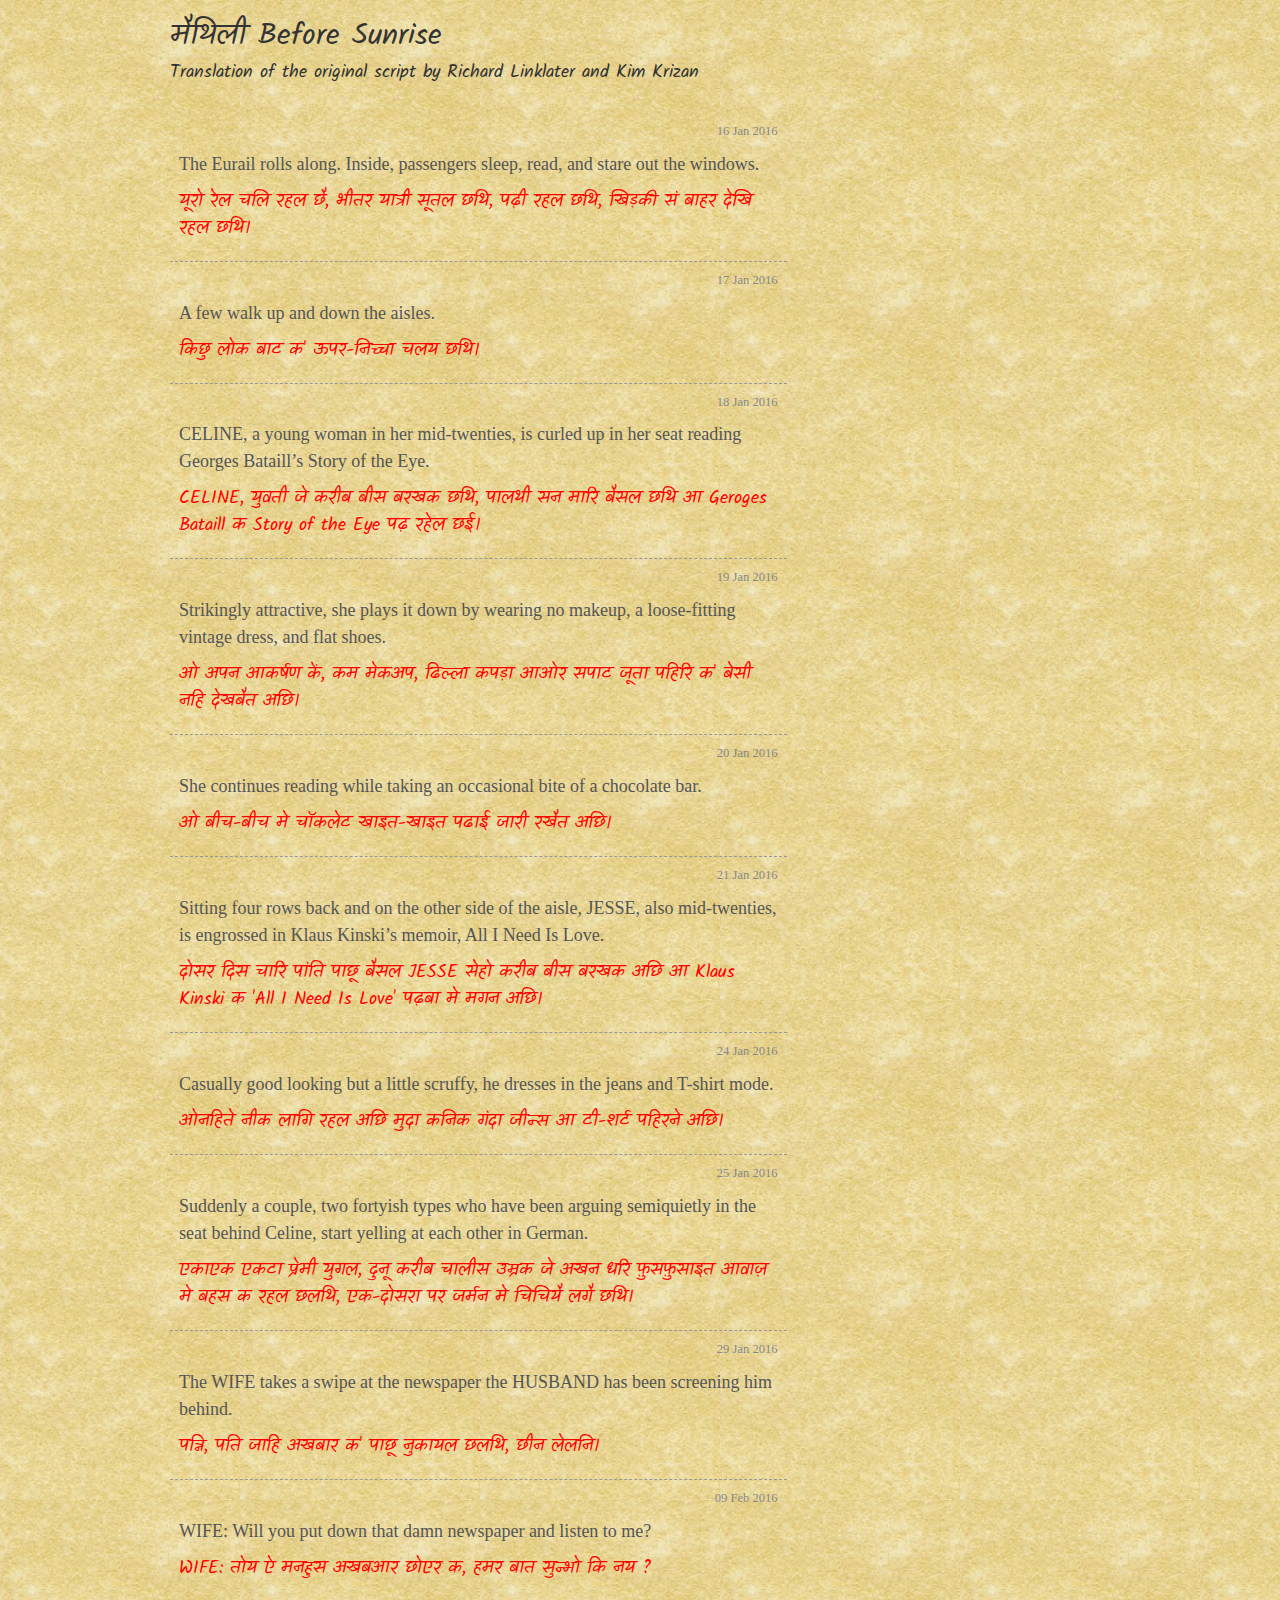
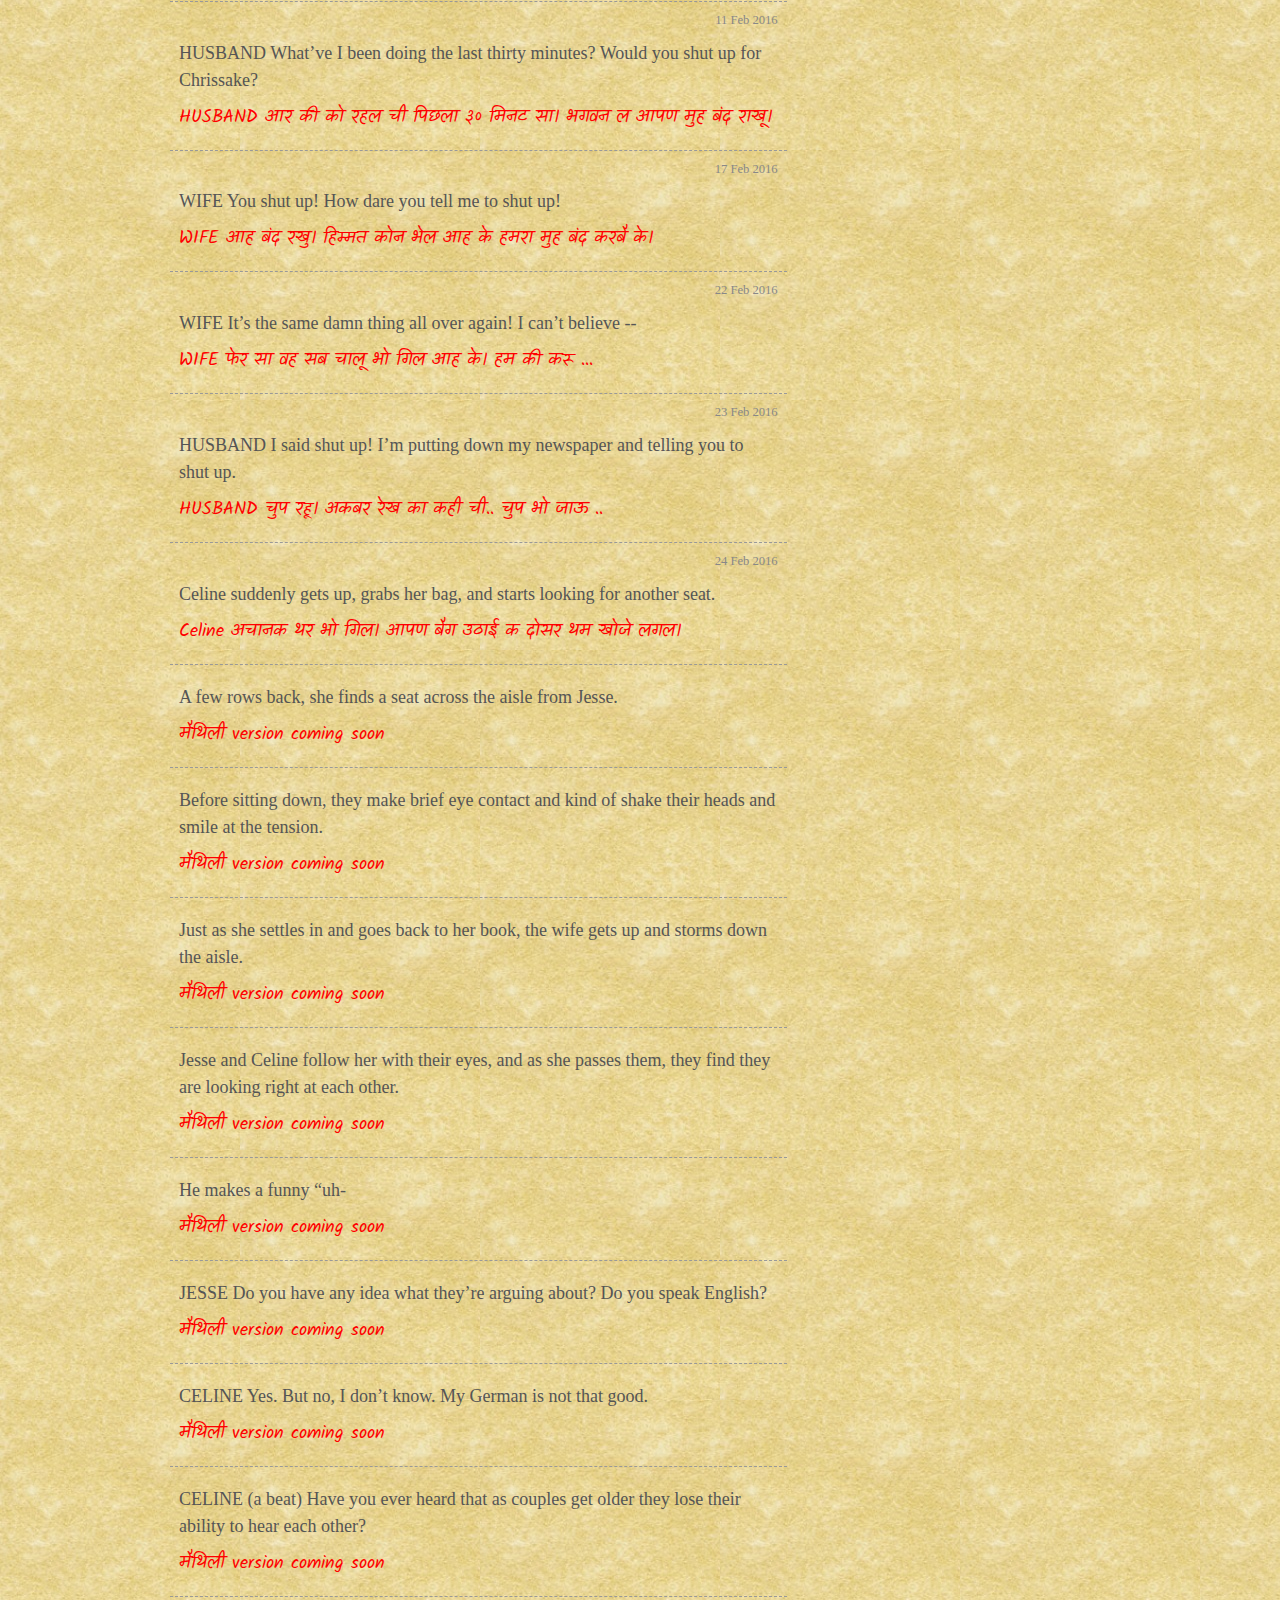
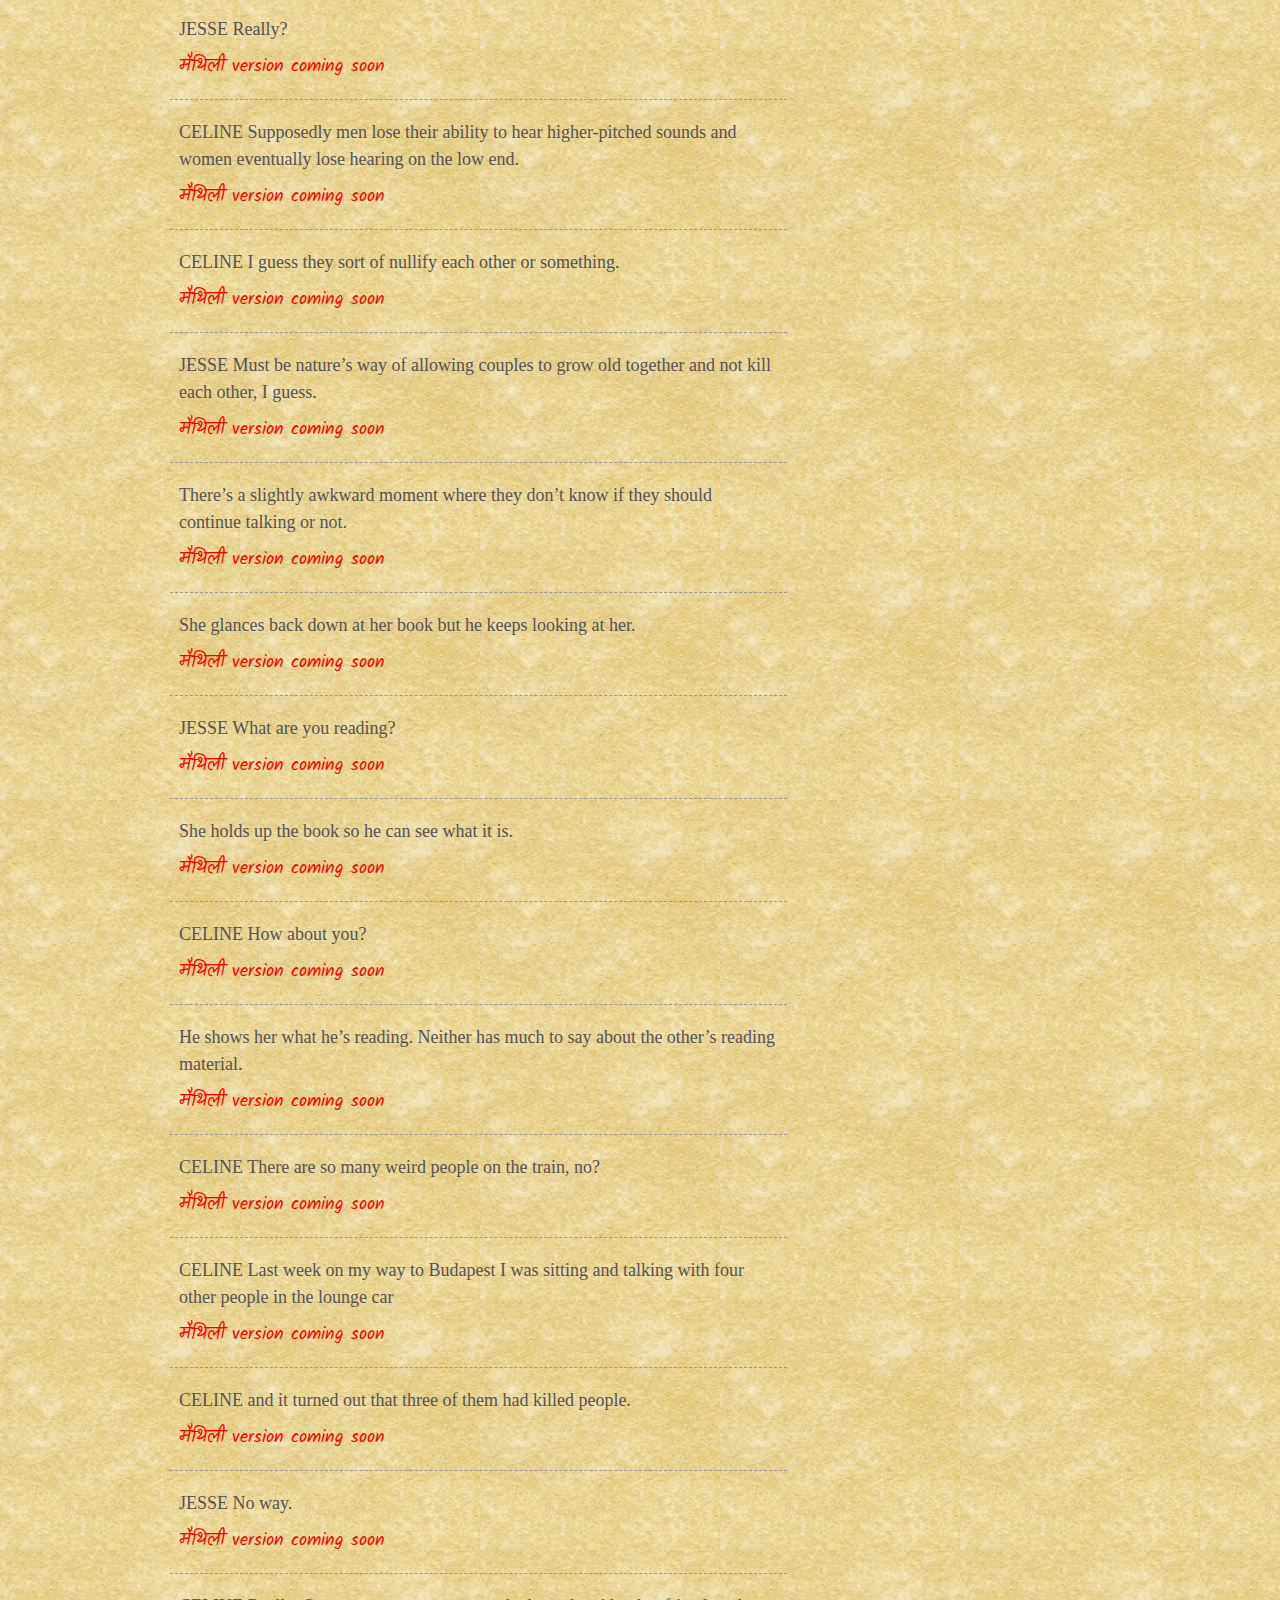
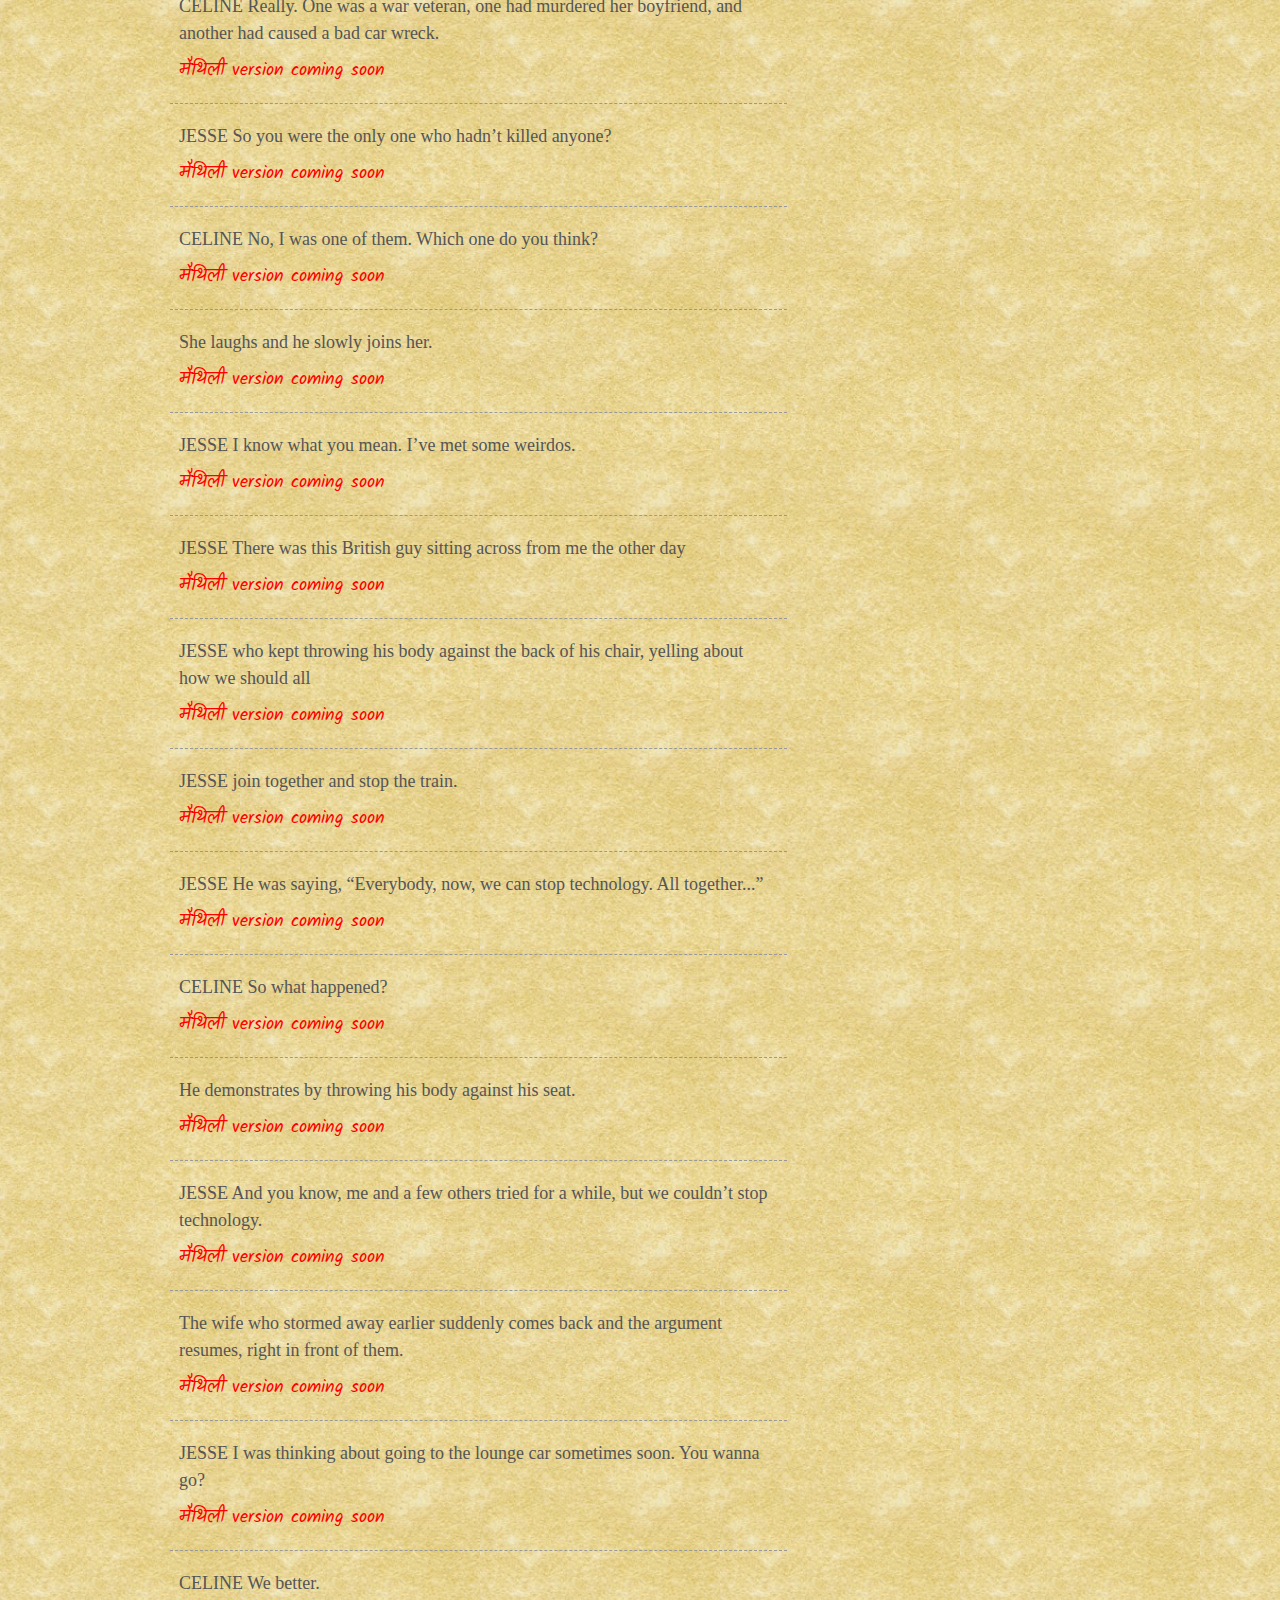
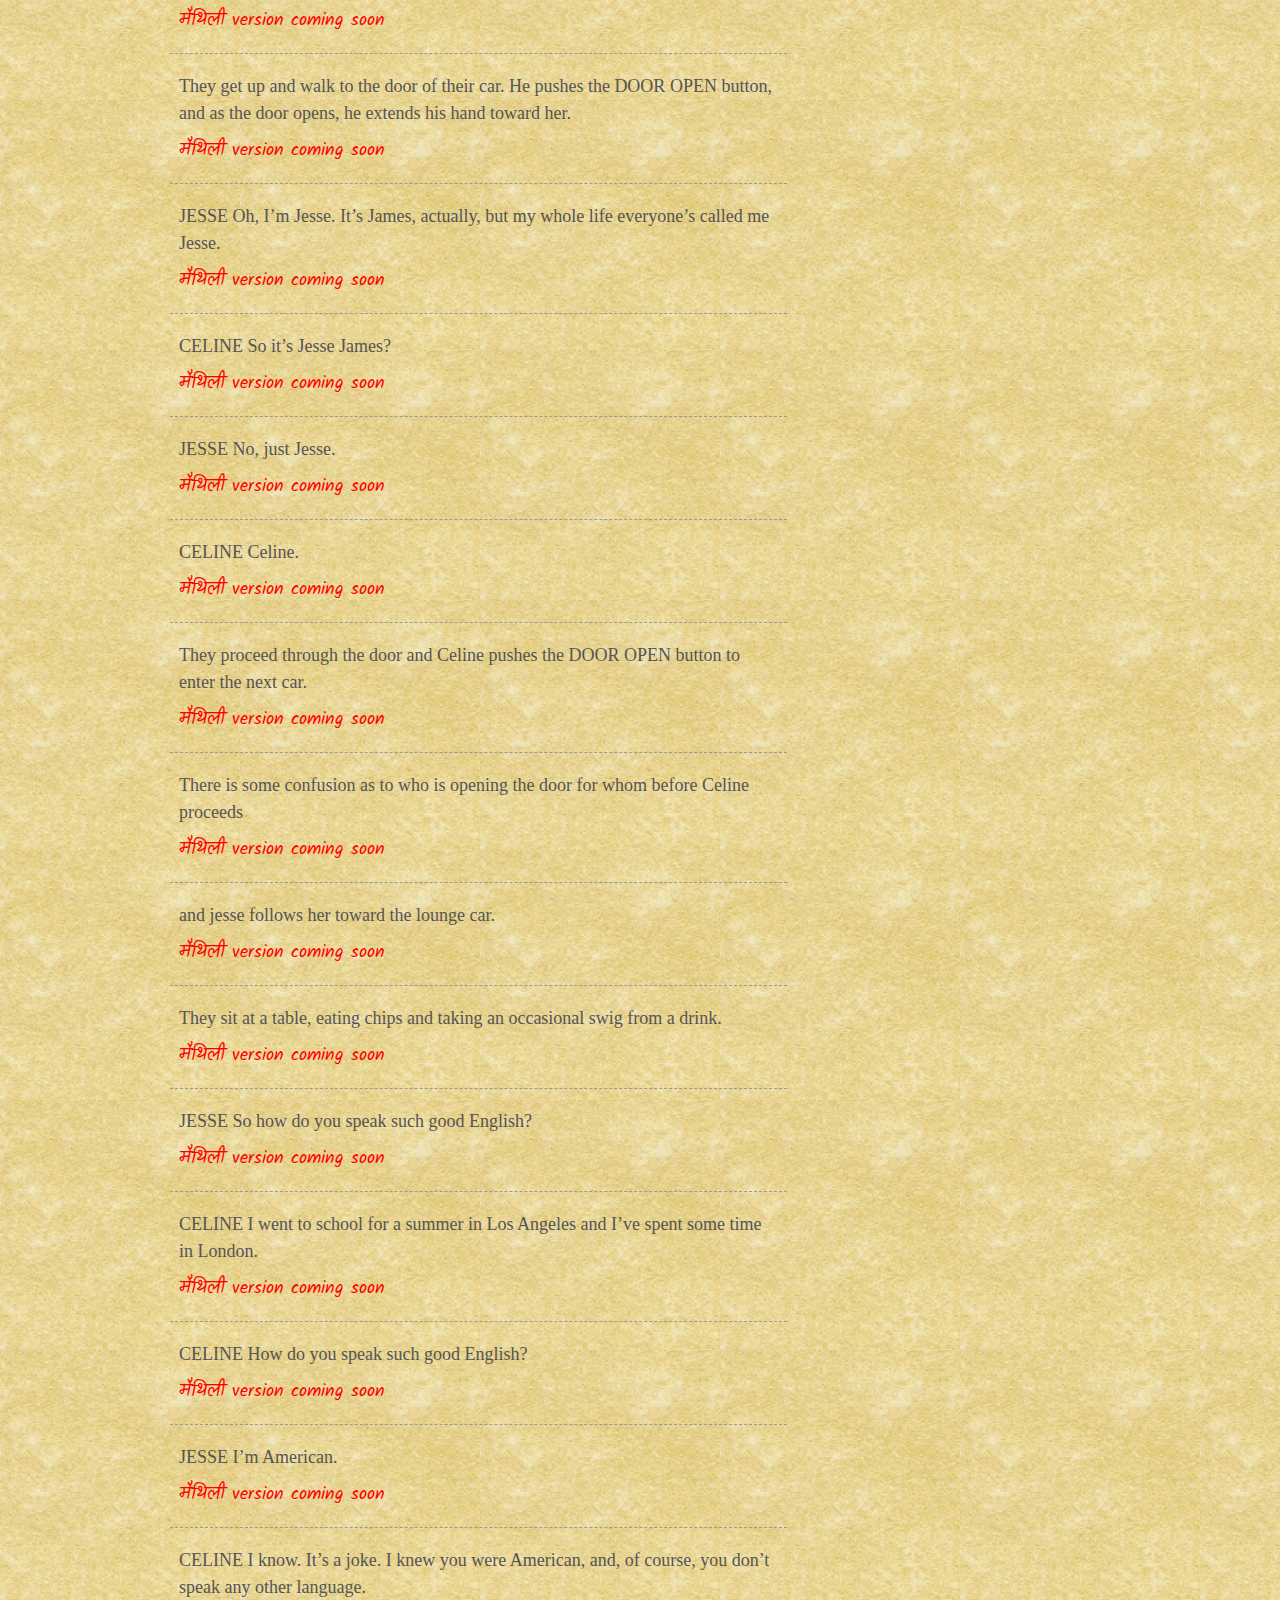
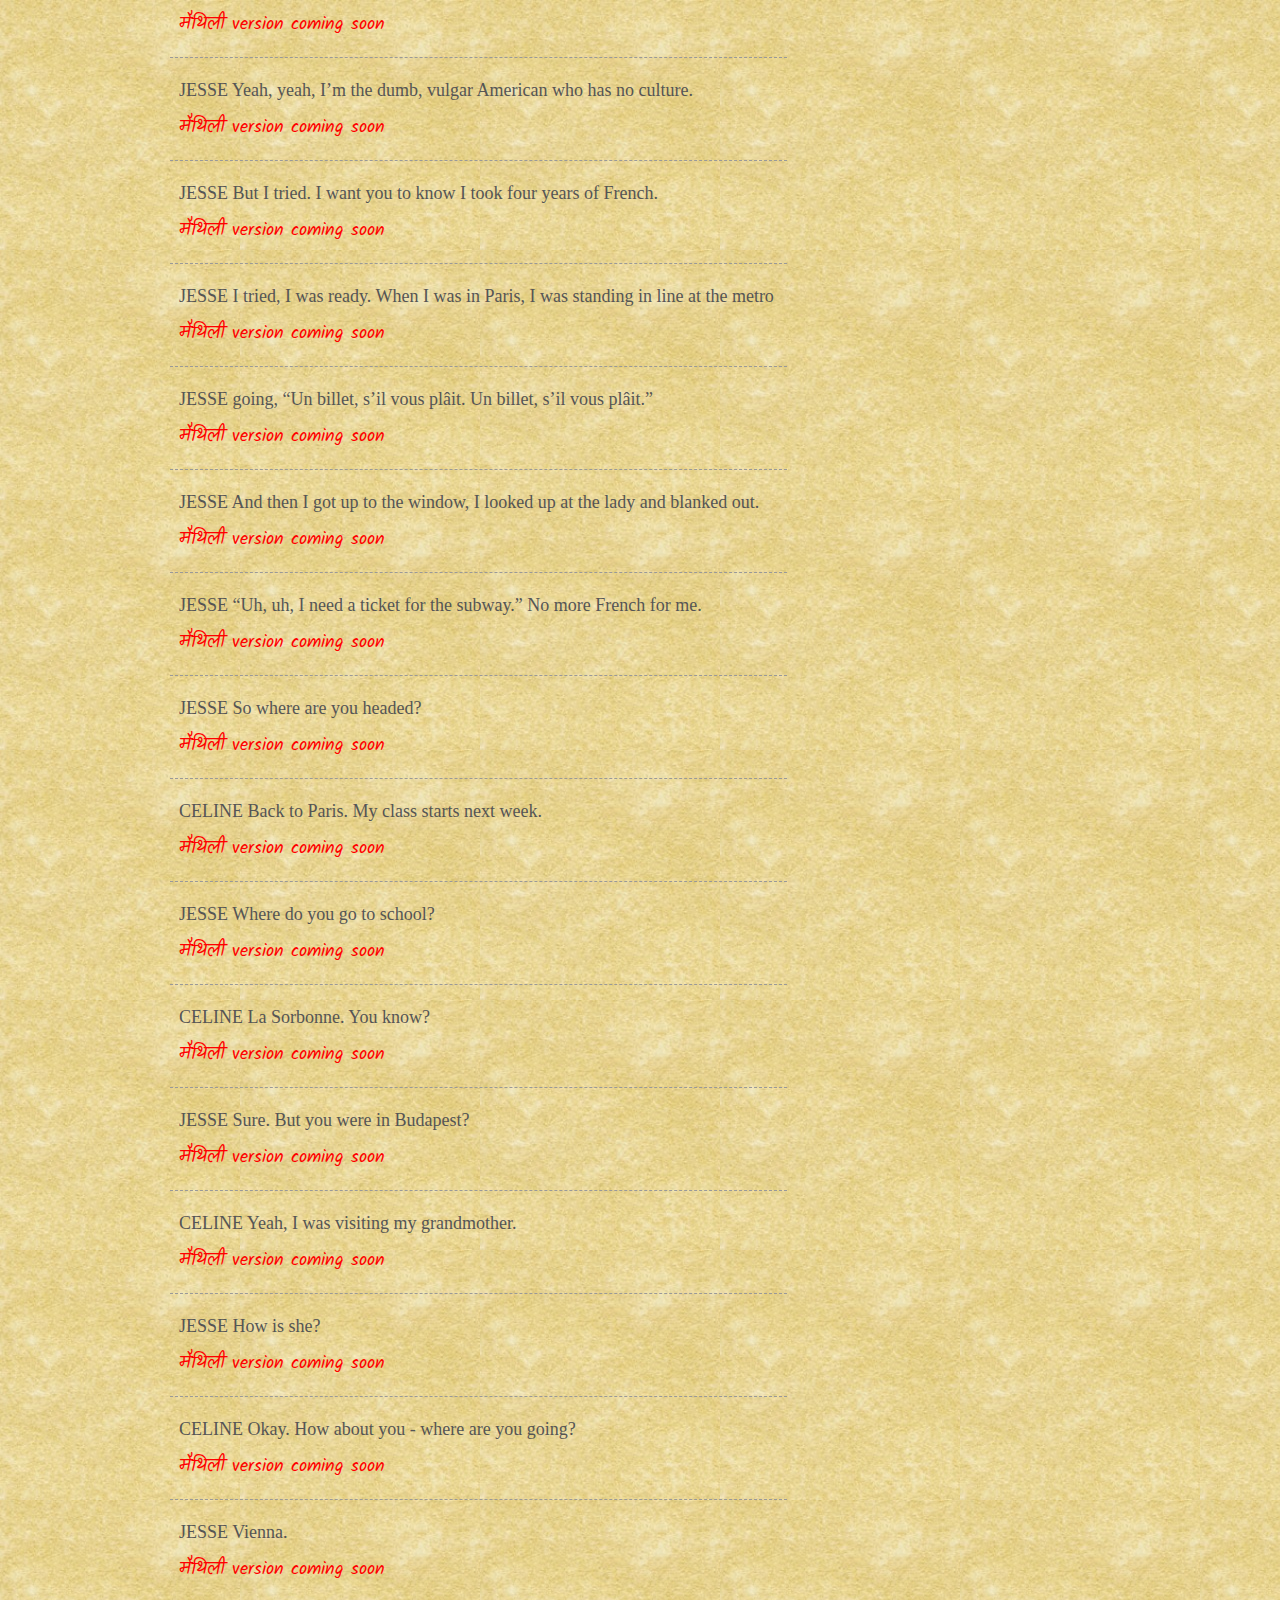
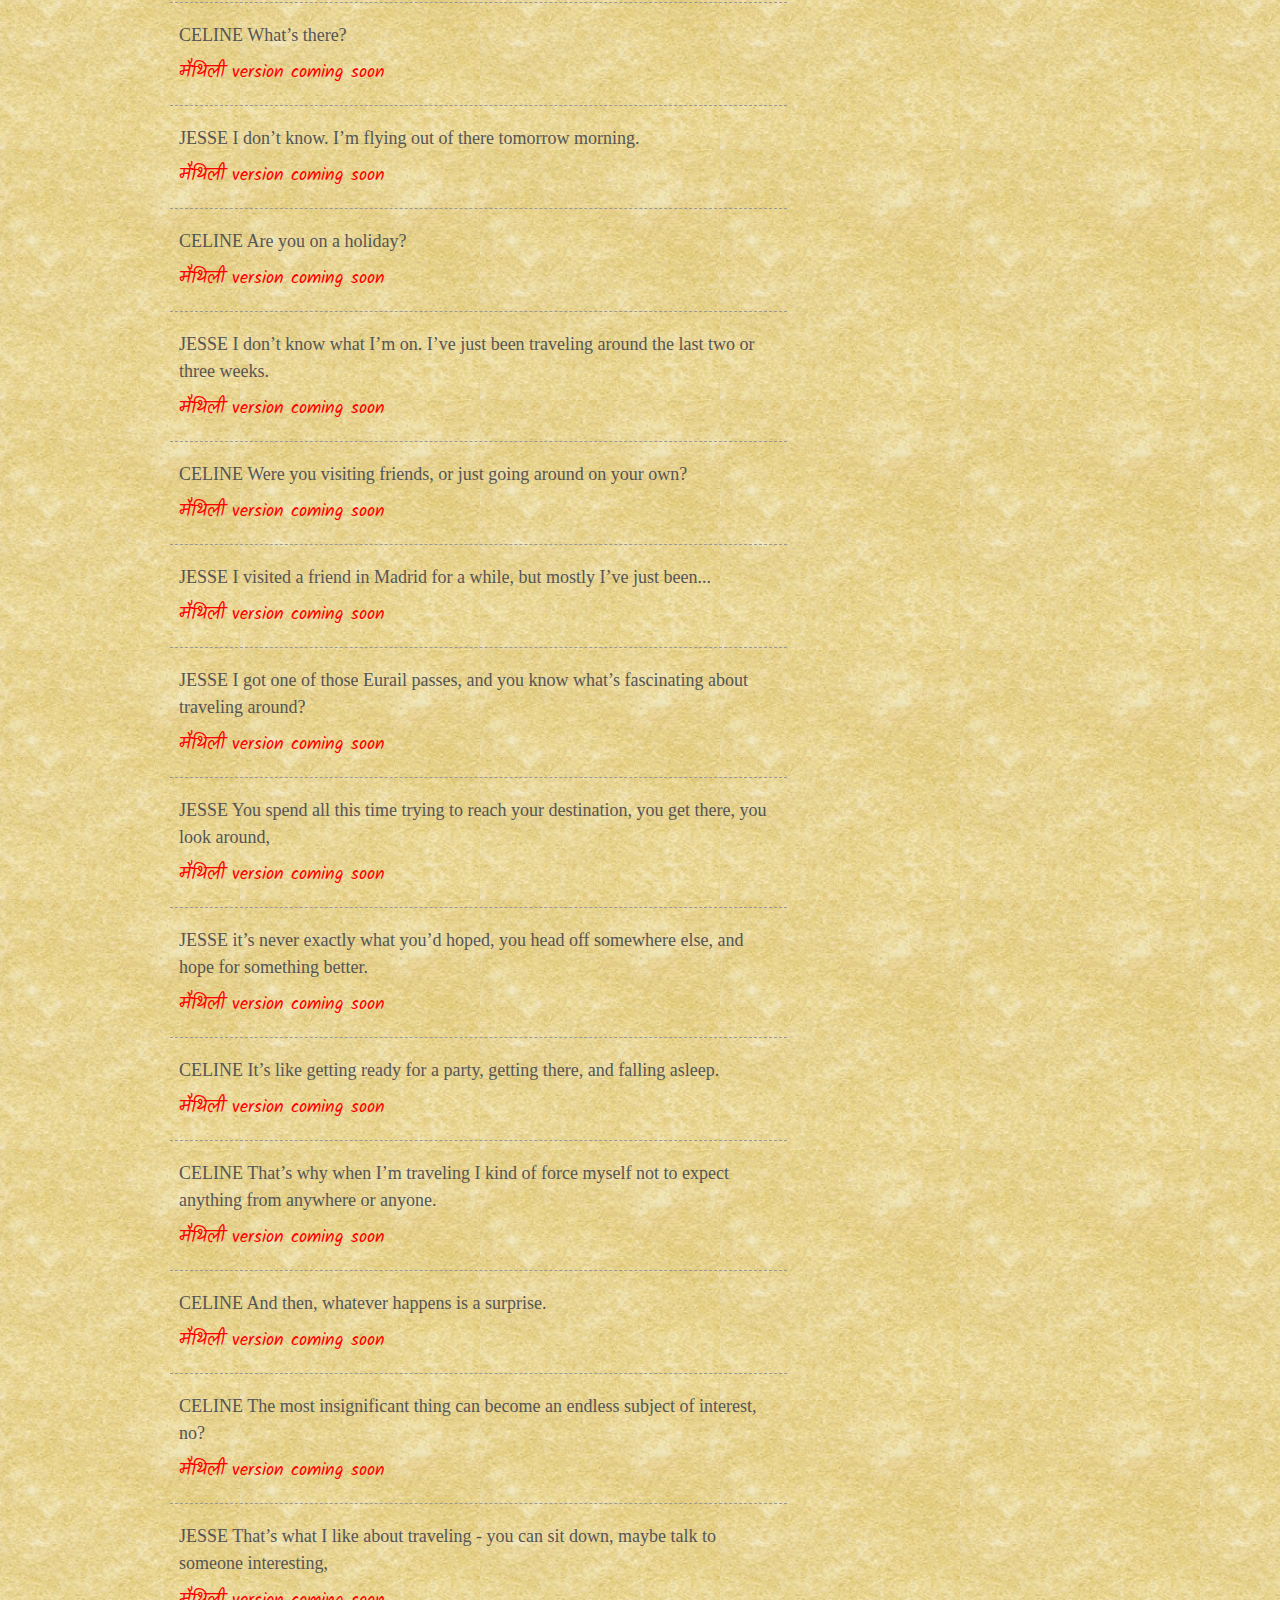
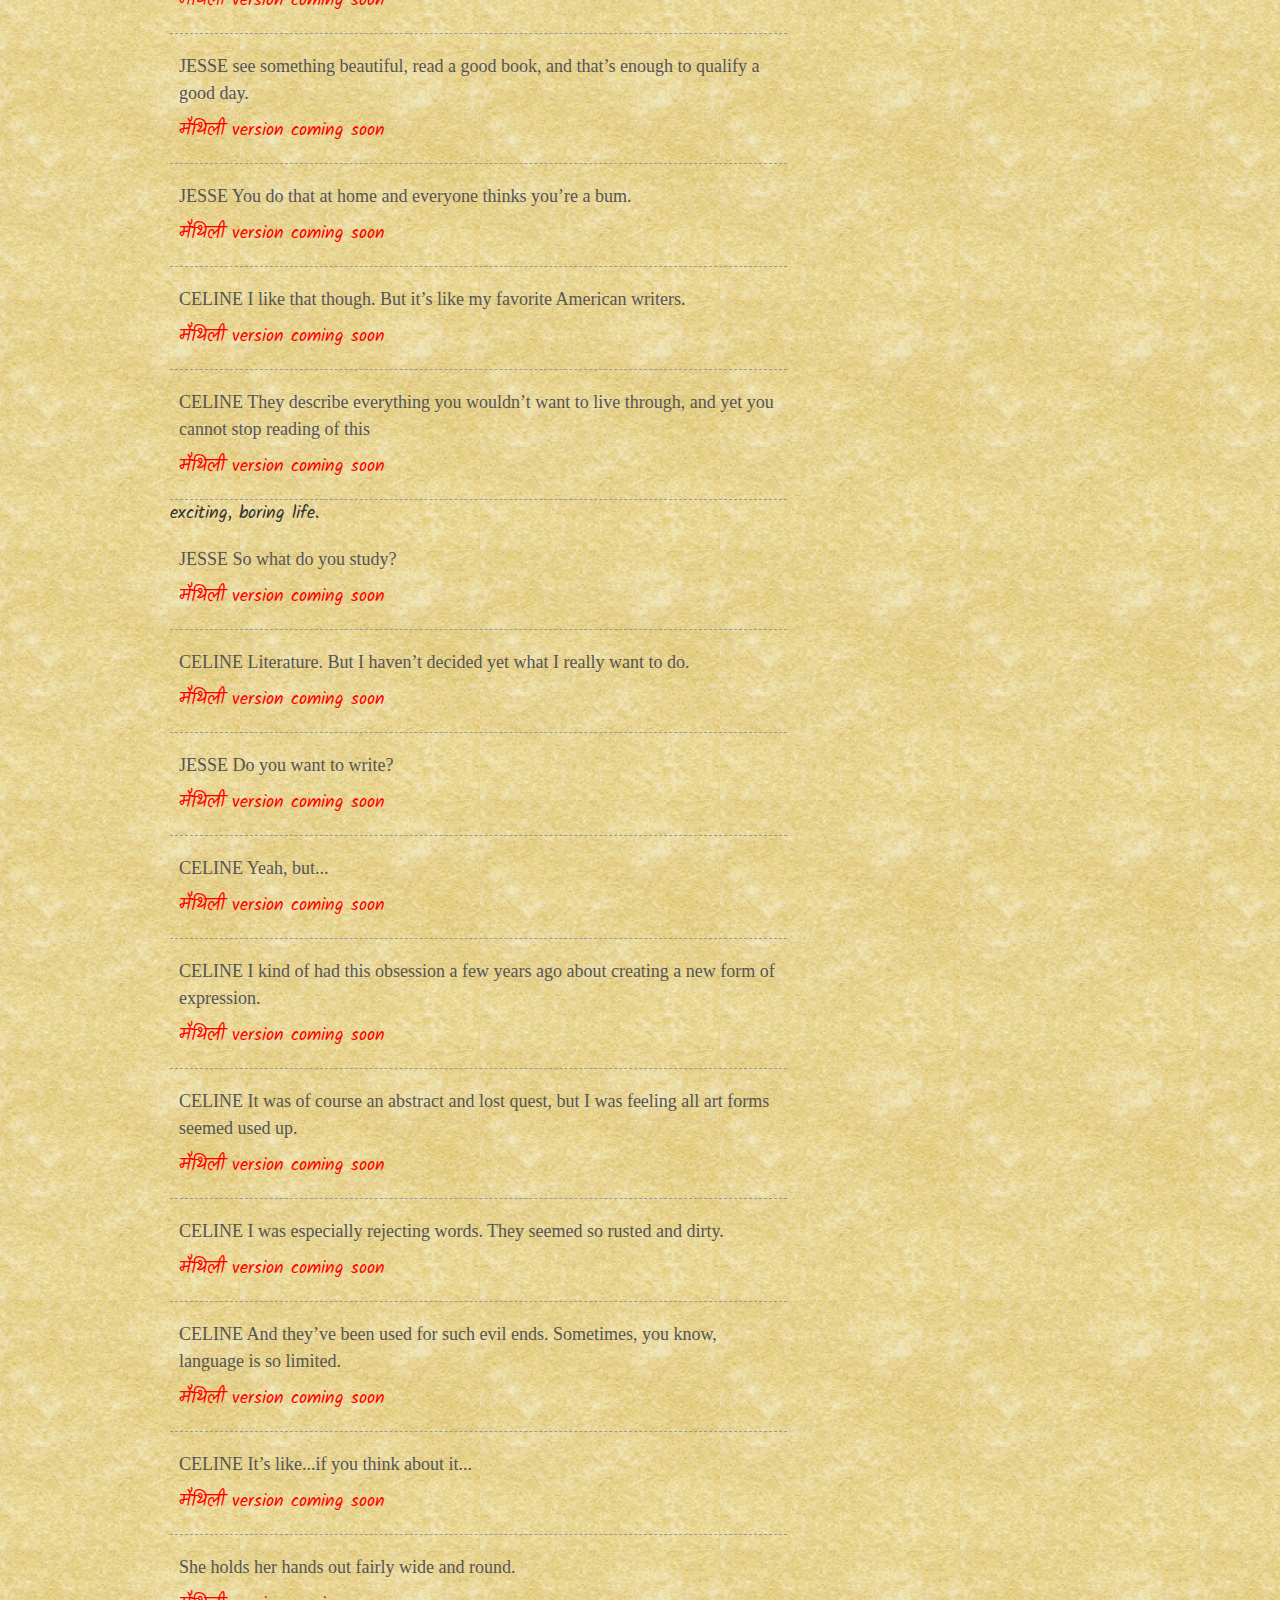
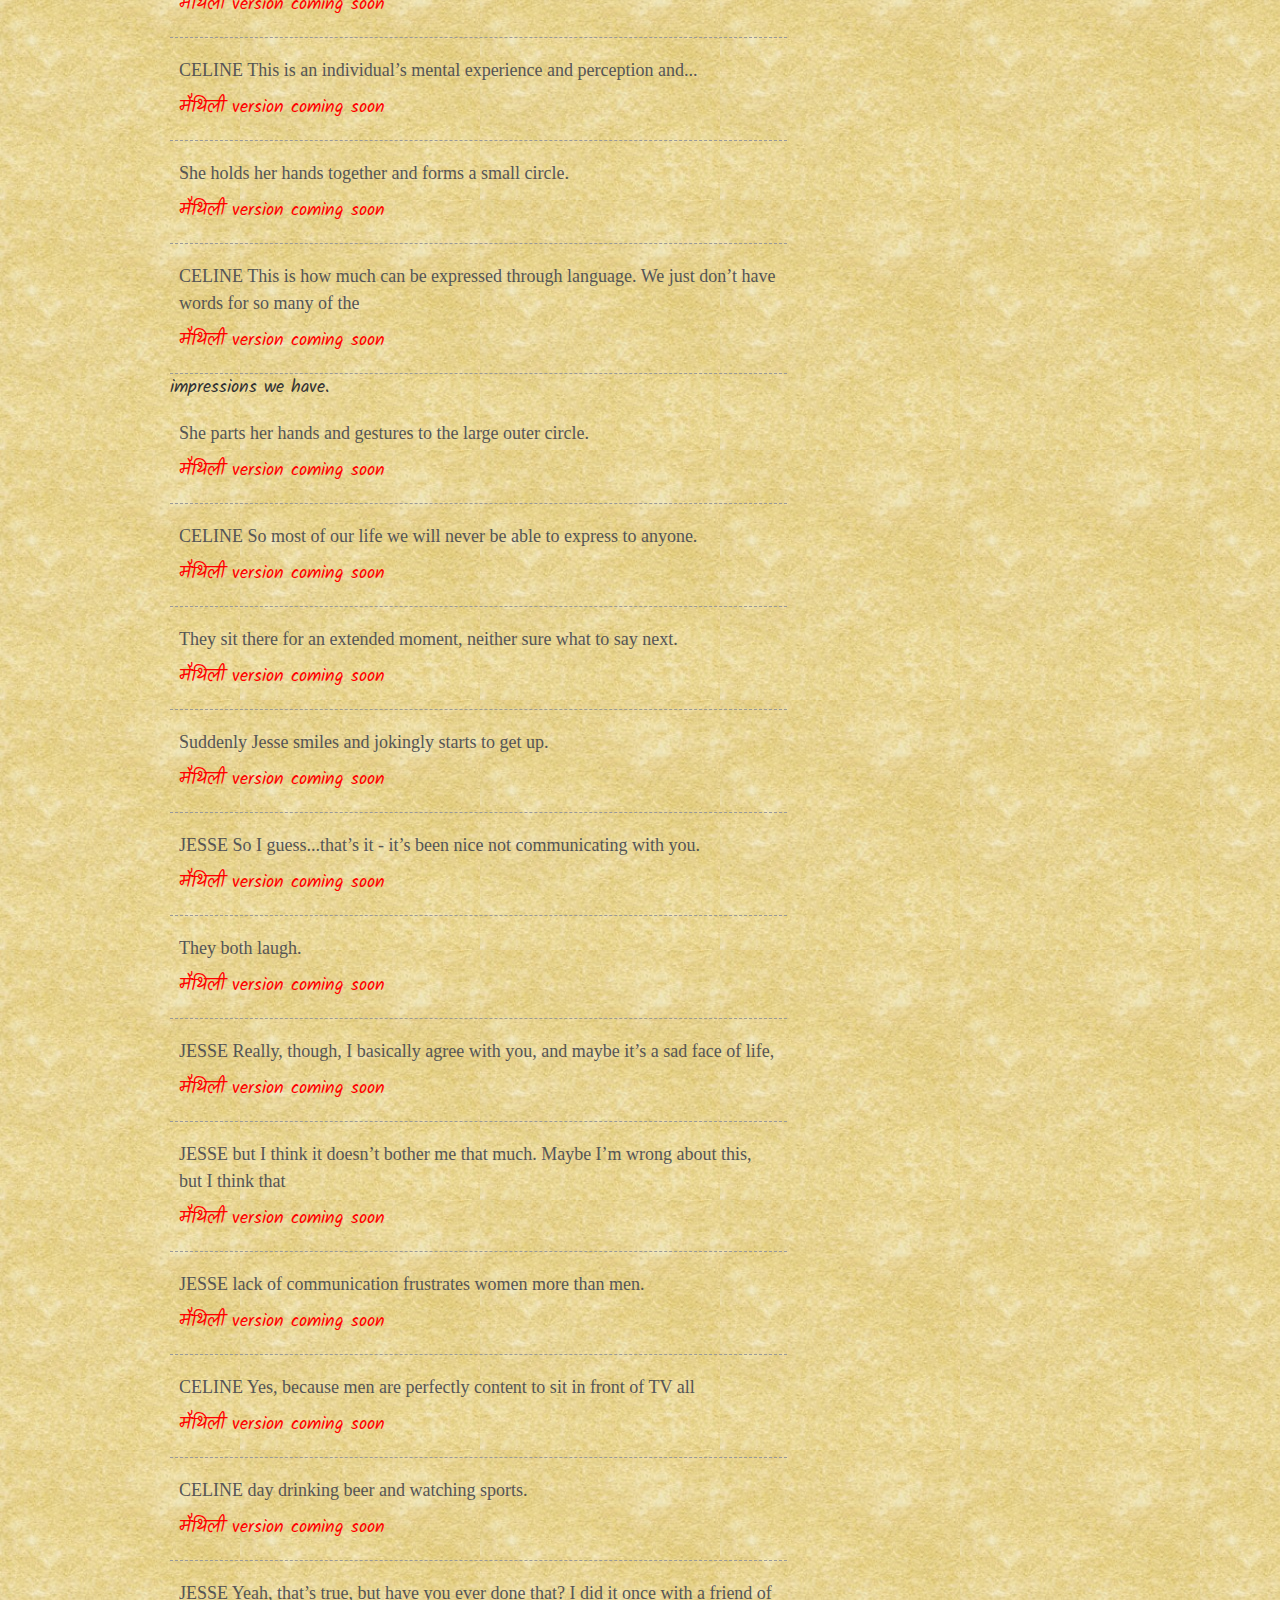
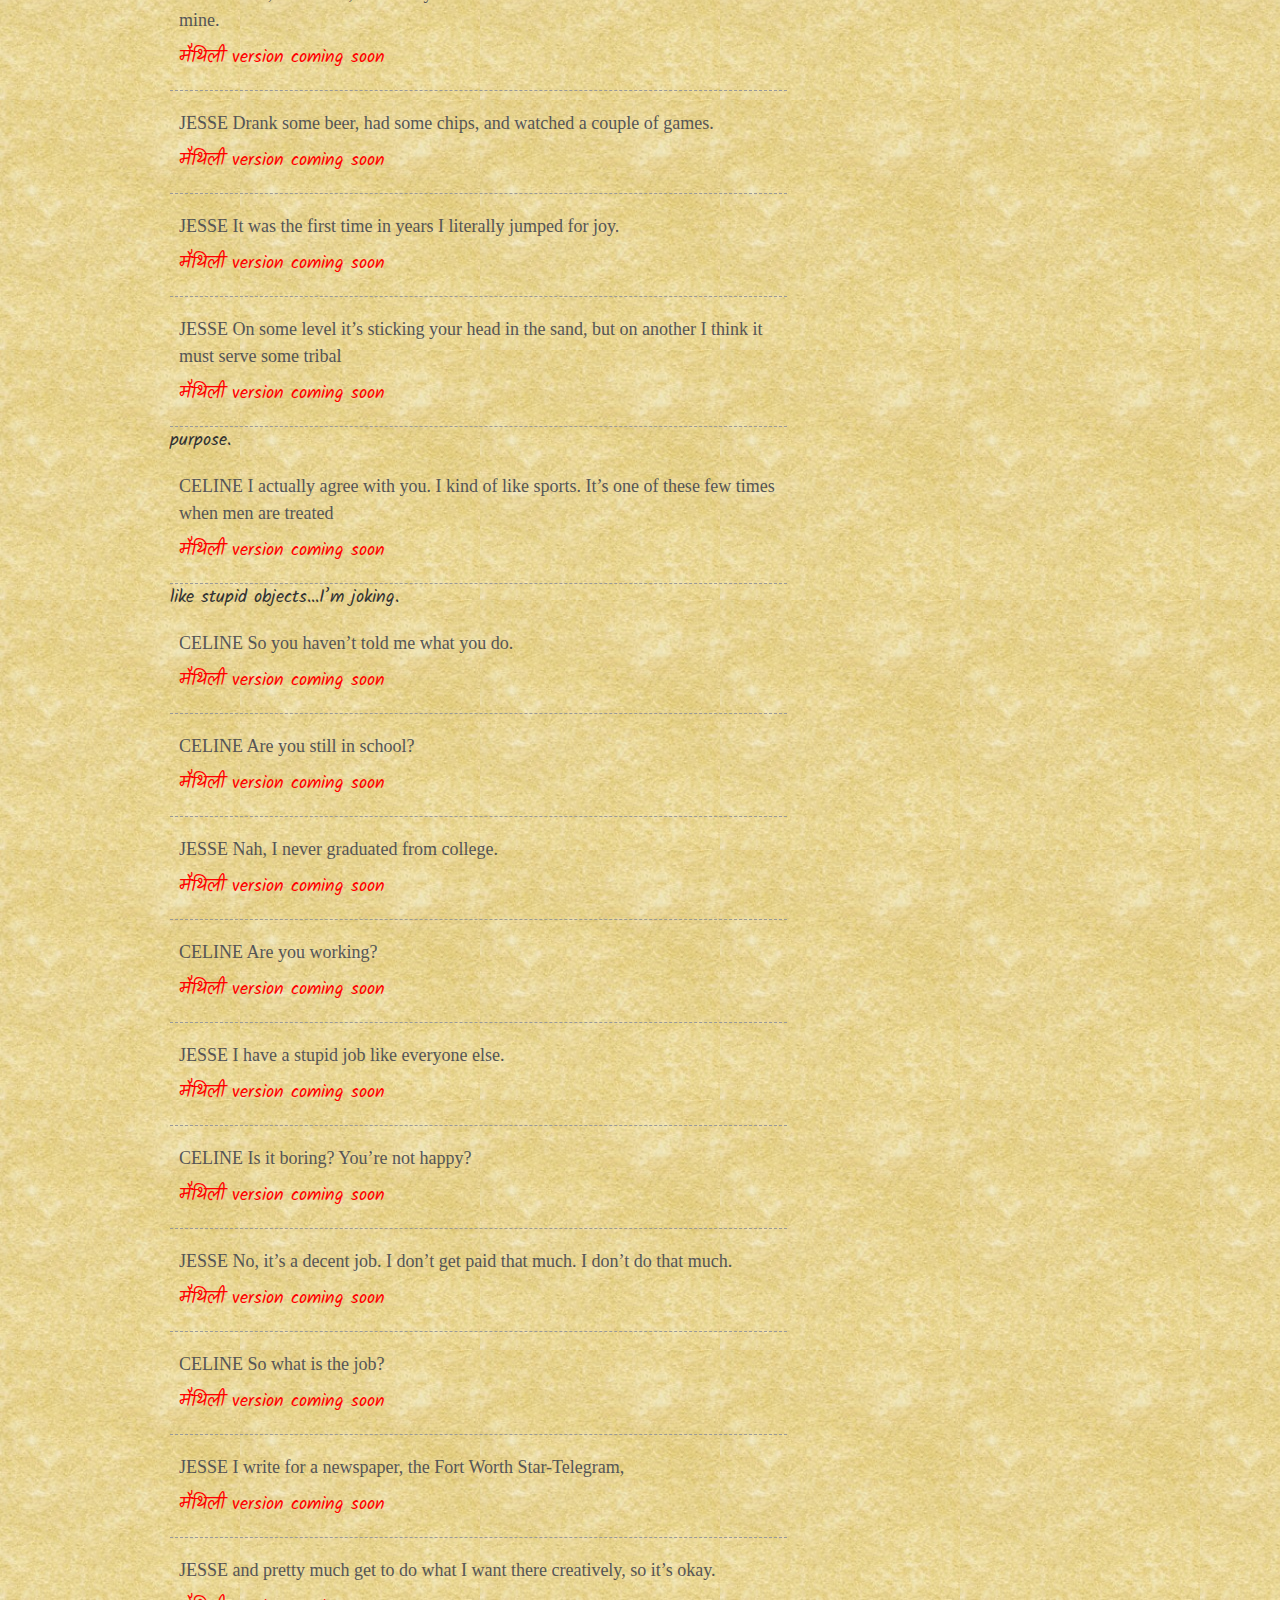
==== commit 1b9f3b1b: "Mar 7 - akhbaar k pachu nukayal chali" ====
--- a/index.html
+++ b/index.html
@@ -94,7 +94,7 @@
             <p class="date"><a href="#/date/2016-01-29" name="/date/2016-01-29">29 Jan 2016</a></p>
             <p class="lang-eng">The WIFE takes a swipe at the newspaper the HUSBAND has been screening him behind.</p>
             <p class="lang-hin"></p>
-            <p class="lang-mai">पत्नि अखबार के छपेट लेल्कै जेयकर आर मेइन पति छुपल रहिय.</p>
+            <p class="lang-mai">पत्नि, पति जाहि अखबार क' पाछू नुकायल छलथि, छीन लेलनि।</p>
             </div>
             <div class="lang-pair">
             <p class="date"><a href="#/date/2016-02-09" id="/date/2016-02-09">09 Feb 2016</a></p>
